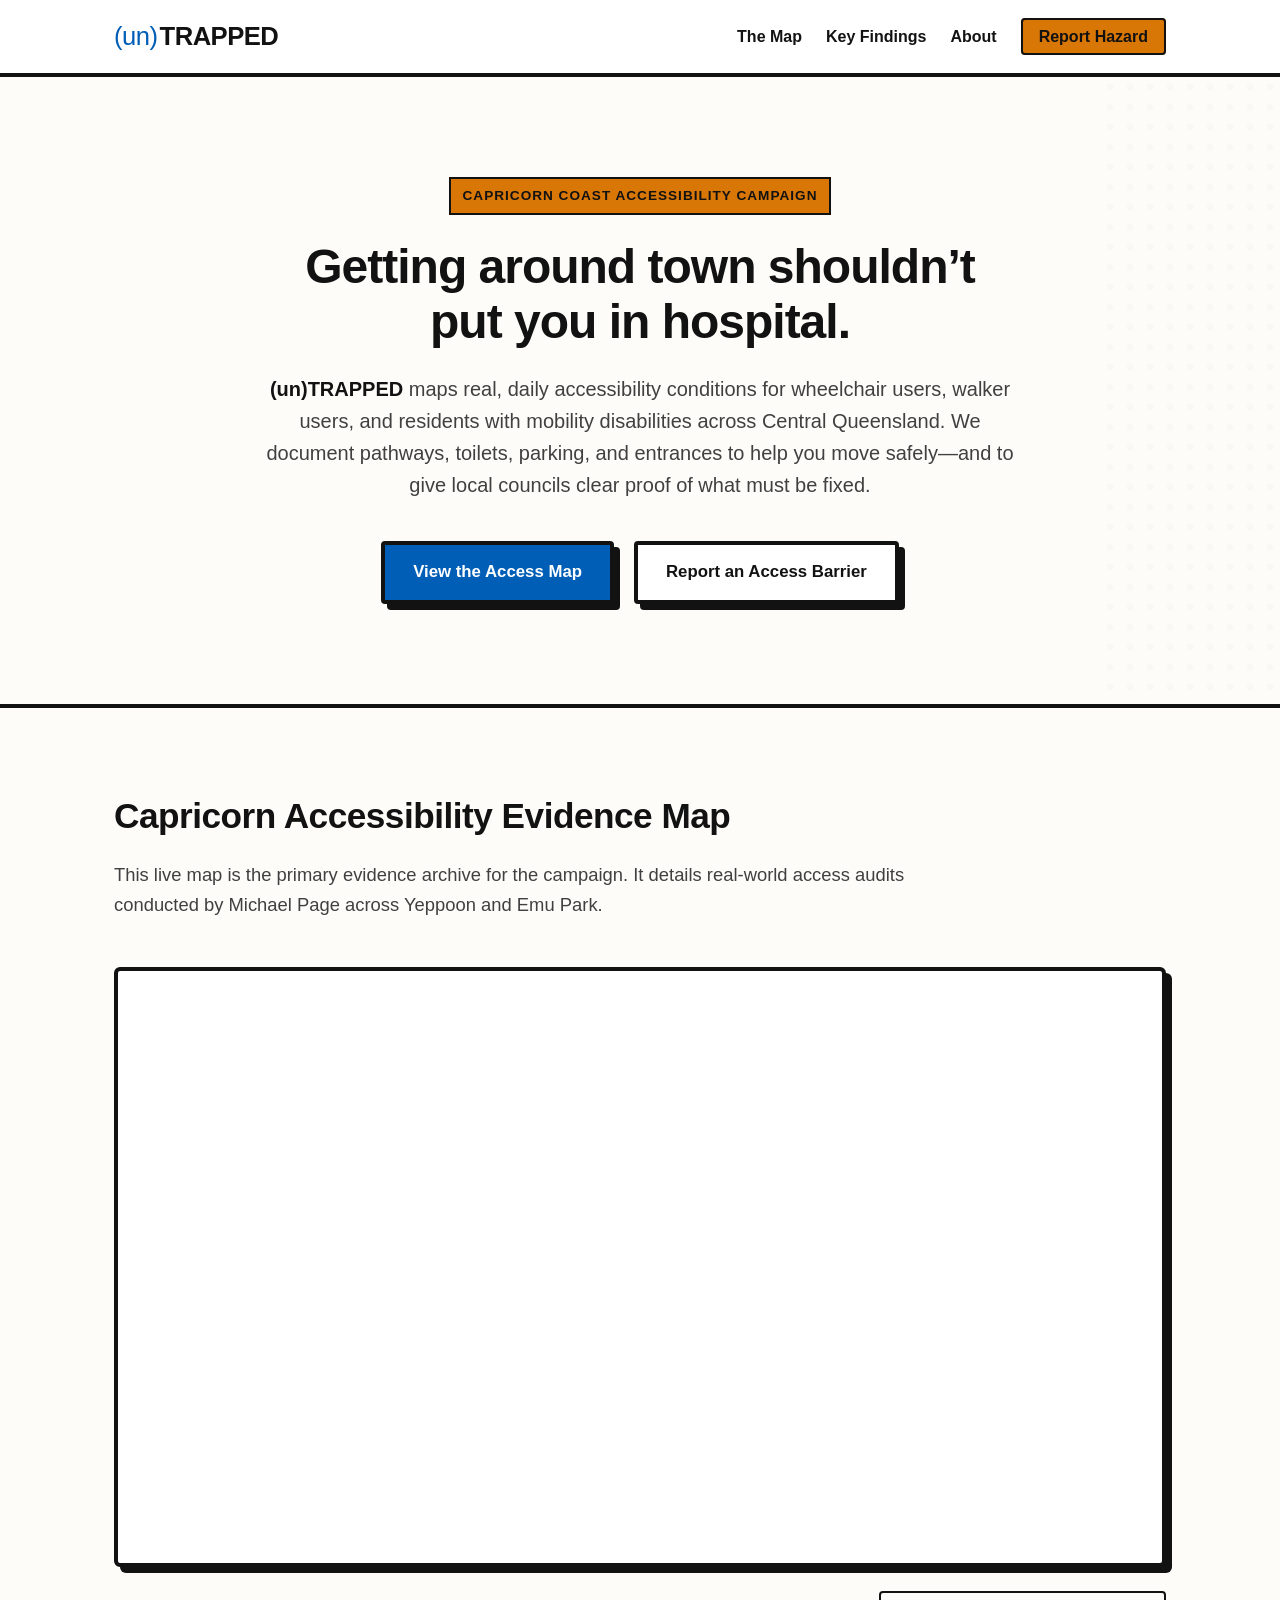
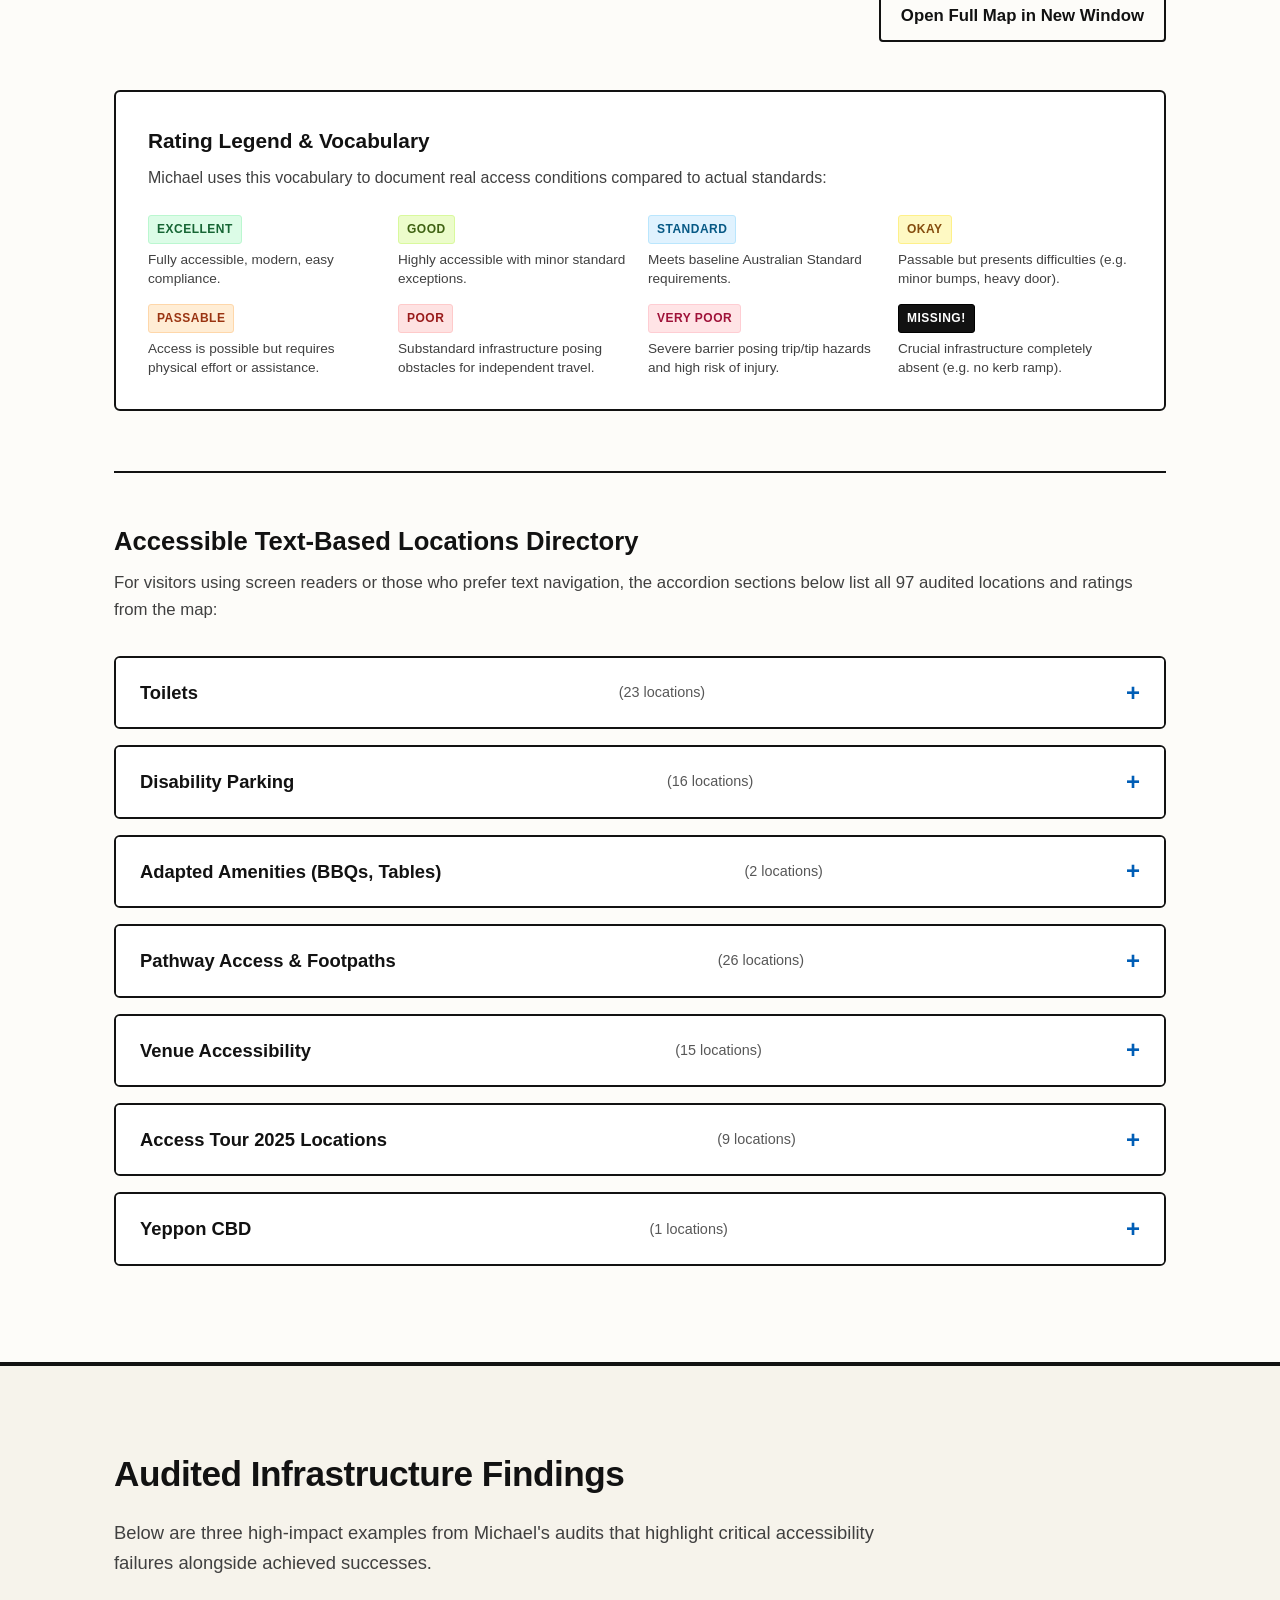
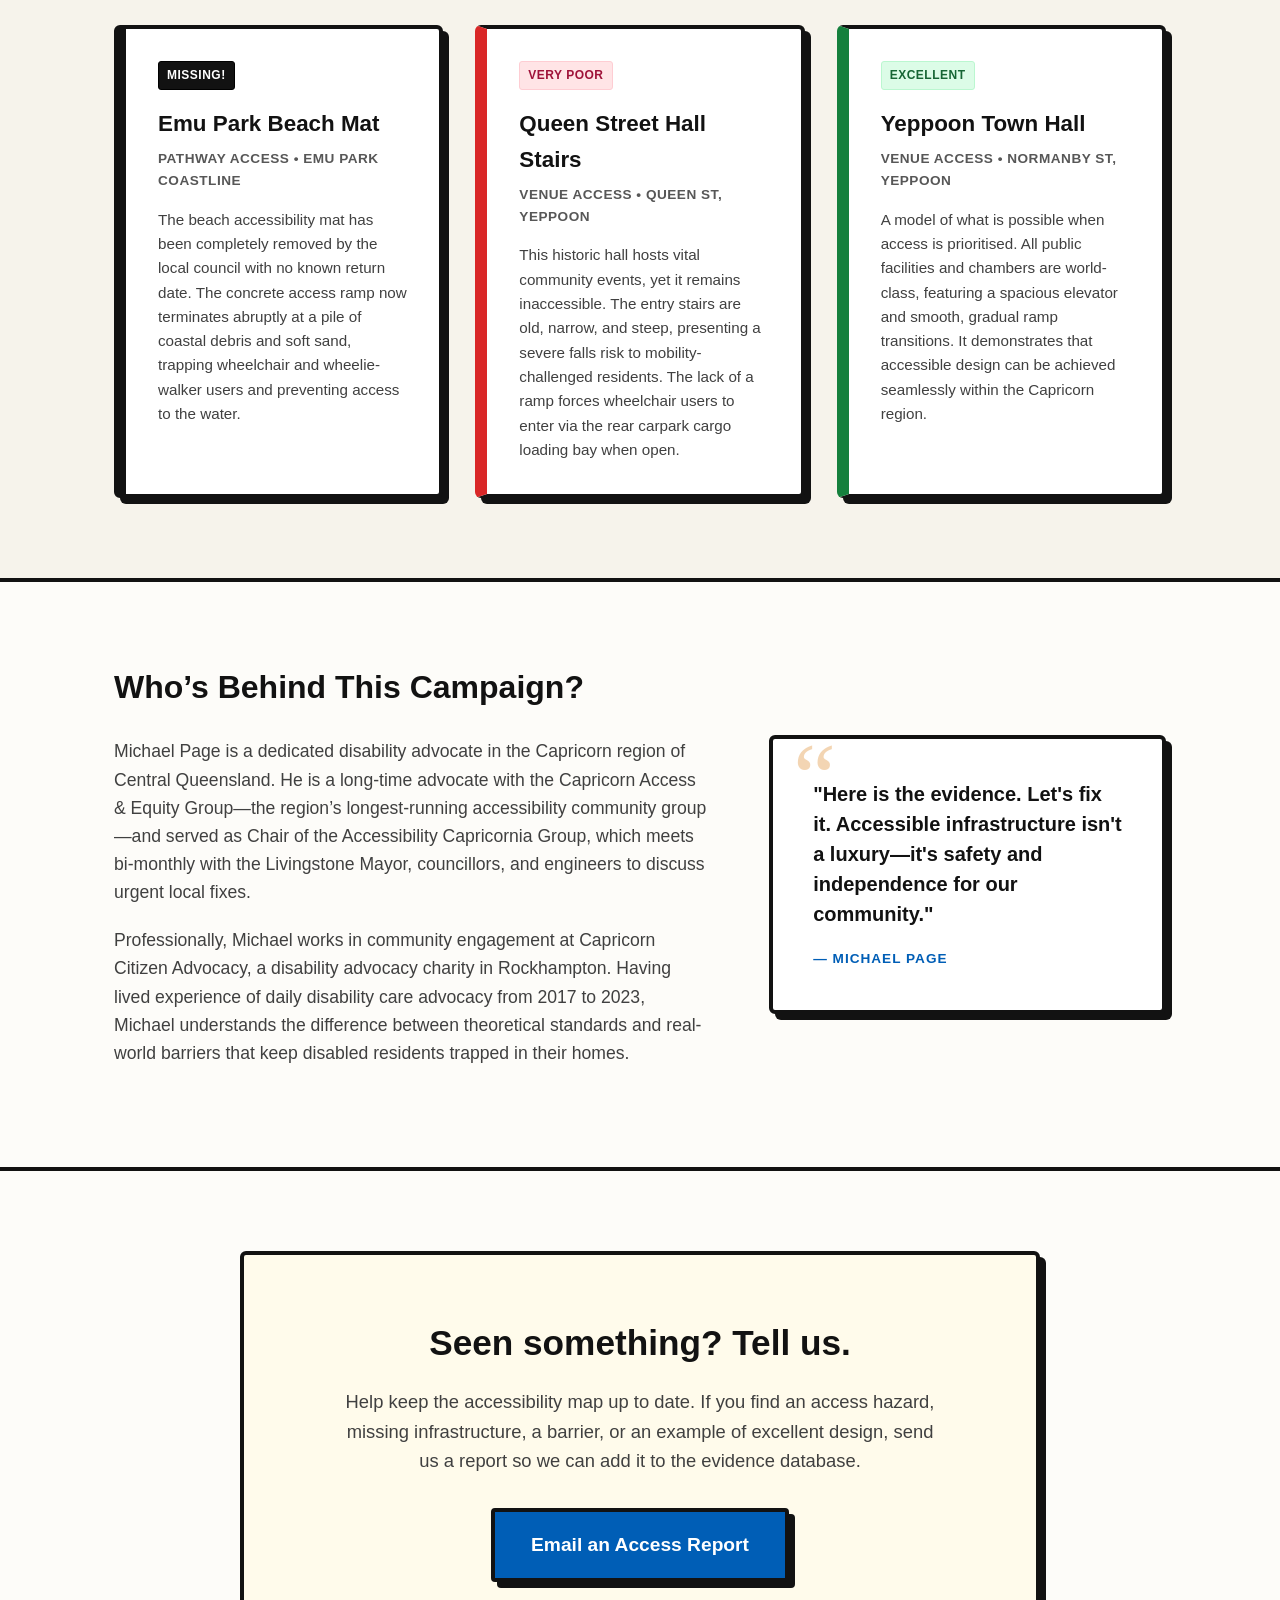
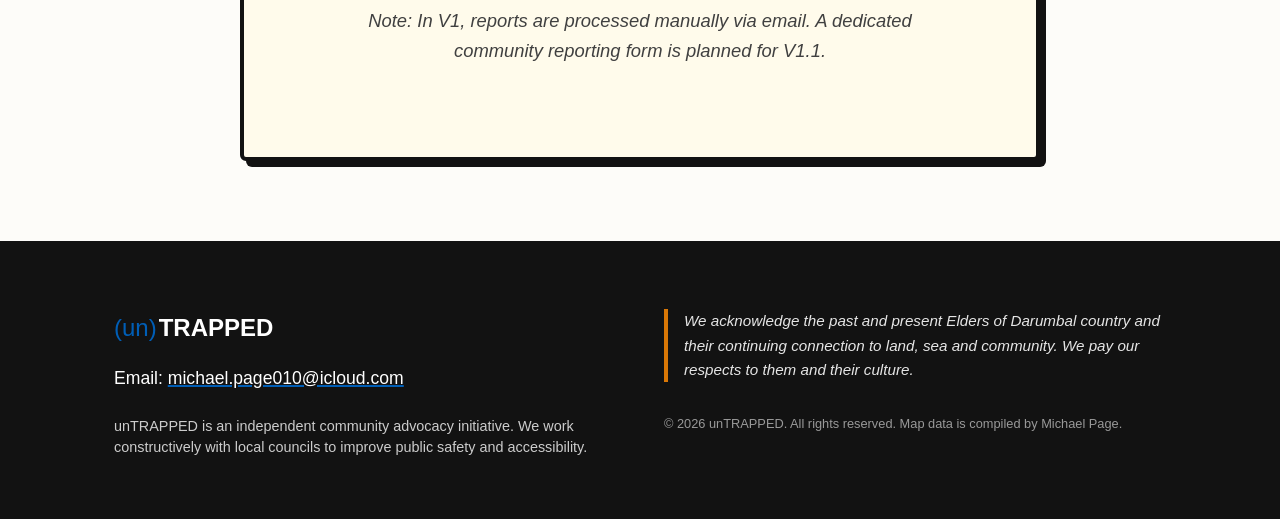
==== index.html @ f34bbd09 "feat: init unTRAPPED V1 campaign site and accessible directory" ====
<!DOCTYPE html>
<html lang="en-AU">
<head>
  <meta charset="UTF-8">
  <meta name="viewport" content="width=device-width, initial-scale=1.0">
  <title>unTRAPPED — Disability Access Advocacy & Map (Capricorn Region, Central QLD)</title>
  <meta name="description" content="unTRAPPED maps real accessibility conditions for wheelchair and mobility-device users in Central Queensland. We provide evidence to help locals move safely and pressure councils for repairs.">
  <link rel="stylesheet" href="style.css">
</head>
<body>

  <!-- Skip to main content for screen readers and keyboard users -->
  <a href="#main-content" class="skip-link">Skip to Content</a>

  <!-- Header -->
  <header class="main-header">
    <div class="header-container">
      <a href="#" class="logo" aria-label="unTRAPPED Home">
        <span class="logo-un">(un)</span><span class="logo-trapped">TRAPPED</span>
      </a>
      <nav class="main-nav" aria-label="Primary Navigation">
        <ul>
          <li><a href="#map-section">The Map</a></li>
          <li><a href="#findings-section">Key Findings</a></li>
          <li><a href="#bio-section">About</a></li>
          <li><a href="#report-section" class="nav-cta">Report Hazard</a></li>
        </ul>
      </nav>
    </div>
  </header>

  <main id="main-content">
    
    <!-- Hero Section -->
    <section class="hero-section">
      <div class="hero-container">
        <p class="hero-tag">Capricorn Coast Accessibility Campaign</p>
        <h1 class="hero-title">Getting around town shouldn’t put you in hospital.</h1>
        <p class="hero-subtitle">
          <strong>(un)TRAPPED</strong> maps real, daily accessibility conditions for wheelchair users, walker users, and residents with mobility disabilities across Central Queensland. We document pathways, toilets, parking, and entrances to help you move safely—and to give local councils clear proof of what must be fixed.
        </p>
        <div class="hero-actions">
          <a href="#map-section" class="btn btn-primary">View the Access Map</a>
          <a href="#report-section" class="btn btn-secondary">Report an Access Barrier</a>
        </div>
      </div>
    </section>

    <!-- Map Section -->
    <section id="map-section" class="map-section">
      <div class="section-container">
        <div class="section-header">
          <h2>Capricorn Accessibility Evidence Map</h2>
          <p class="section-intro">
            This live map is the primary evidence archive for the campaign. It details real-world access audits conducted by Michael Page across Yeppoon and Emu Park.
          </p>
        </div>

        <!-- Google My Map Embed Frame -->
        <div class="map-wrapper">
          <iframe 
            src="https://www.google.com/maps/d/embed?mid=1mOXyoupEm3Pc8QmL-Yvrxrqt9eIsG48" 
            title="unTRAPPED Google My Map showing accessibility ratings in Yeppoon and Emu Park" 
            loading="lazy">
          </iframe>
        </div>

        <div class="map-actions">
          <a href="https://www.google.com/maps/d/viewer?mid=1mOXyoupEm3Pc8QmL-Yvrxrqt9eIsG48" target="_blank" rel="noopener noreferrer" class="btn btn-outline">
            Open Full Map in New Window
            <span class="sr-only">(opens in a new tab)</span>
          </a>
        </div>

        <!-- Map Rating Legend -->
        <div class="legend-box">
          <h3 class="legend-title">Rating Legend & Vocabulary</h3>
          <p class="legend-intro">Michael uses this vocabulary to document real access conditions compared to actual standards:</p>
          <div class="legend-grid">
            <div class="legend-item">
              <span class="badge rating-excellent">EXCELLENT</span>
              <span class="legend-desc">Fully accessible, modern, easy compliance.</span>
            </div>
            <div class="legend-item">
              <span class="badge rating-good">GOOD</span>
              <span class="legend-desc">Highly accessible with minor standard exceptions.</span>
            </div>
            <div class="legend-item">
              <span class="badge rating-standard">STANDARD</span>
              <span class="legend-desc">Meets baseline Australian Standard requirements.</span>
            </div>
            <div class="legend-item">
              <span class="badge rating-okay">OKAY</span>
              <span class="legend-desc">Passable but presents difficulties (e.g. minor bumps, heavy door).</span>
            </div>
            <div class="legend-item">
              <span class="badge rating-passable">PASSABLE</span>
              <span class="legend-desc">Access is possible but requires physical effort or assistance.</span>
            </div>
            <div class="legend-item">
              <span class="badge rating-poor">POOR</span>
              <span class="legend-desc">Substandard infrastructure posing obstacles for independent travel.</span>
            </div>
            <div class="legend-item">
              <span class="badge rating-very-poor">VERY POOR</span>
              <span class="legend-desc">Severe barrier posing trip/tip hazards and high risk of injury.</span>
            </div>
            <div class="legend-item">
              <span class="badge rating-missing">MISSING!</span>
              <span class="legend-desc">Crucial infrastructure completely absent (e.g. no kerb ramp).</span>
            </div>
          </div>
        </div>

        <!-- Accessible HTML Alternative (KML Extracted) -->
        <div class="accessible-text-alternative">
          <h3 id="accessible-list-title">Accessible Text-Based Locations Directory</h3>
          <p class="alternative-intro">
            For visitors using screen readers or those who prefer text navigation, the accordion sections below list all 97 audited locations and ratings from the map:
          </p>

          <details class="category-accordion">
  <summary>
    <span class="category-title">Toilets</span>
    <span class="category-count">(23 locations)</span>
  </summary>
  <div class="category-content">
    <ul class="location-list">
      <li class="location-item">
        <div class="location-header">
          <span class="location-name">Disabled Toilet</span>
          <span class="rating-badge rating-poor">POOR</span>
        </div>
        <p class="location-desc">ISSUES: no lock on door, no rails, no stoma-hook</p>
      </li>
      <li class="location-item">
        <div class="location-header">
          <span class="location-name">TOILET - disabled</span>
          <span class="rating-badge rating-excellent">EXCELLENT</span>
        </div>
        <p class="location-desc">New toilet built in June 2025 - Hand rail on Right-Hand-Side - Manual door but not heavy - No stoma hook.</p>
      </li>
      <li class="location-item">
        <div class="location-header">
          <span class="location-name">TOILET - disabled</span>
          <span class="rating-badge rating-excellent">EXCELLENT</span>
        </div>
        <p class="location-desc">*MLAK key required* --&gt; obtain MLAK key from CHAPTER COFFEE shop 1. Rails on left hand side. 2. Door is 800mm wide. 3. Need to unlock and push door manually. Overall excellent condition and cleanliness</p>
      </li>
      <li class="location-item">
        <div class="location-header">
          <span class="location-name">TOILET - disabled</span>
          <span class="rating-badge rating-excellent">EXCELLENT</span>
        </div>
        <p class="location-desc">A well maintained disabled toilet. Located near BIGW Has automatic sliding door for easy access.</p>
      </li>
      <li class="location-item">
        <div class="location-header">
          <span class="location-name">Disabled Toilet</span>
          <span class="rating-badge rating-good">GOOD</span>
        </div>
        <p class="location-desc">This toilet is within the Showgrounds precinct. It may not always be accessible to the public. IF YOU HAVE A COMPLAINT ABOUT THIS TOILET GOTO https://caeg.com.au/human-rights-act/#Share</p>
      </li>
      <li class="location-item">
        <div class="location-header">
          <span class="location-name">TOILET - disabled</span>
          <span class="rating-badge rating-poor">POOR</span>
        </div>
        <p class="location-desc">Access this toilet via Anzac Parade. Walk into the retail mall, and the toilet is located on the left, halfway up the hall. WARNING: Floor may slippery. NOTE: 1. There are two (2) doors to open manually to enter the disabled toilet. 2. Door to toilets is only 680mm wide! 3. Rails on right-hand-side. 4. NO stoma hook. 5. THERE IS NO HANDLE TO OPEN THE DOOR - just a hole you put your fingers through.to open. 6. Door has a shut-device and for some users this will be heavy. Almost impossible for a solo-wheelchair user to navigate.</p>
      </li>
      <li class="location-item">
        <div class="location-header">
          <span class="location-name">Keppel Bay Plaza</span>
          <span class="rating-badge rating-excellent">EXCELLENT</span>
        </div>
        <p class="location-desc">This shopping centre has Coles, the Cinema and NAB. The toilet is EXCELLENT</p>
      </li>
      <li class="location-item">
        <div class="location-header">
          <span class="location-name">Disability Toilet</span>
          <span class="rating-badge rating-okay">OKAY</span>
        </div>
        <p class="location-desc">Located in the children&#x27;s playground area. You will need to enter the through the gate, which has a CHILDPROOF lock on it; this requires a person at least 1.6m tall to access the opening-mechanism.</p>
      </li>
      <li class="location-item">
        <div class="location-header">
          <span class="location-name">Walking route to Toilet</span>
          
        </div>
        <p class="location-desc">Enter the showgrounds through the gate, turn right and walk to a ramp, and you will find the toilet to your right.</p>
      </li>
      <li class="location-item">
        <div class="location-header">
          <span class="location-name">TOILET - disabled</span>
          <span class="rating-badge rating-poor">POOR</span>
        </div>
        <p class="location-desc">An older toilet block, so is not perfect for all wheelchairs. - Narrow entrance. - No stoma hook. - Railing on the LEFT-hand-side - Includes basic shower</p>
      </li>
      <li class="location-item">
        <div class="location-header">
          <span class="location-name">TOILET - disabled</span>
          <span class="rating-badge rating-excellent">EXCELLENT</span>
        </div>
        <p class="location-desc">A modern disabled toilet block. Manual door opening, however the door is relatively light. FEATURES: Railings on RIGHT-hand-side of toilet. Stoma hook (albeit not placed in the most useful spot). Mirror Basic shower with sitting bench</p>
      </li>
      <li class="location-item">
        <div class="location-header">
          <span class="location-name">TOILET - disabled</span>
          <span class="rating-badge rating-standard">STANDARD</span>
        </div>
        <p class="location-desc">*FOR PATRONS* Built in 2024, this toilet complies with standards BUT: 1. It has a manual door. Door is medium-heavy so some wheelchair users may require assistance. 2. Entrance is 87cm when taking into account the door that, when open, limits the width. FEATURES: Hand rail on LEFT-hand-side. Two stoma hooks near sink and mirror.</p>
      </li>
      <li class="location-item">
        <div class="location-header">
          <span class="location-name">TOILET - disabled</span>
          <span class="rating-badge rating-poor">POOR</span>
        </div>
        <p class="location-desc">Narrow, heavy doors. Mostly broken....</p>
      </li>
      <li class="location-item">
        <div class="location-header">
          <span class="location-name">TOILET - disabled [BROKEN!!!]</span>
          
        </div>
        <p class="location-desc">THIS TOILET IS OUT OF ORDER A public toilet adjacent to the bus stop that caters for wheelchairs. However, the space is slightly small for electric wheelchairs. Entrance is relatively narrow. Used by the public extensively so will not be cleanest....</p>
      </li>
      <li class="location-item">
        <div class="location-header">
          <span class="location-name">TOILET - disabled</span>
          <span class="rating-badge rating-excellent">EXCELLENT</span>
        </div>
        <p class="location-desc">Easy to open door. Rails on RIGHT-hand-side. Fully equipped. BEST FEATURE is the regular and quality cleaning!</p>
      </li>
      <li class="location-item">
        <div class="location-header">
          <span class="location-name">PARKING - disabled</span>
          <span class="rating-badge rating-okay">OKAY</span>
        </div>
        <p class="location-desc">Conveniently located outside a pharmacy. Wider than average standard parking bay. Has a kerb cut-out on the LEFT-hand side. Often occupied but is mainly used for shorter stays, so has regular turn-over of vehicles.</p>
      </li>
      <li class="location-item">
        <div class="location-header">
          <span class="location-name">PEDESTRIAN CROSSING - disabled</span>
          <span class="rating-badge rating-excellent">EXCELLENT</span>
        </div>
        <p class="location-desc">An elevated crossing (called a &quot;wombat crossing&quot;) allowing pedestrians to cross without dips from footpath to road.</p>
      </li>
      <li class="location-item">
        <div class="location-header">
          <span class="location-name">PARKING - disabled</span>
          <span class="rating-badge rating-good">GOOD</span>
        </div>
        <p class="location-desc">You can drive in and exit from both directions of the street. Has plenty of space for exit on one-side of the car (which side depends on which direction you were travelling) Has a cut-out to allow easy transition from road to the raised pedestrian crossing. NOT SUITABLE at all for rear-of-vehicle access due to traffic flows.</p>
      </li>
      <li class="location-item">
        <div class="location-header">
          <span class="location-name">PARKING - disabled</span>
          <span class="rating-badge rating-good">GOOD</span>
        </div>
        <p class="location-desc">You can drive in and exit from both directions of the street. Has plenty of space for exit on one-side of the car (which side depends on which direction you were travelling) Has a cut-out to allow easy transition from road to the raised pedestrian crossing. NOT SUITABLE at all for rear-of-vehicle access due to traffic flows.</p>
      </li>
      <li class="location-item">
        <div class="location-header">
          <span class="location-name">PARKING - disabled</span>
          <span class="rating-badge rating-okay">OKAY</span>
        </div>
        <p class="location-desc">Allows for exit on LEFT-hand-side of vehicle. Standard width of a normal car-park. The only wat to access the footpath is to walk to your left and use the driveway. *NOT suitable if you intend to cross the road* While it is near to a pedestrian crossing, the accessibility beyond that crossing is NOT SUITABLE for wheelchairs. It may be okay for wheelie-walkers however the ramp is on the steep side. NOT suitable for rear-vehicle exit due to traffic flow and narrower road</p>
      </li>
      <li class="location-item">
        <div class="location-header">
          <span class="location-name">ACCESSIBILITY - [NO!]</span>
          
        </div>
        <p class="location-desc">This pathway is inaccessible via any mobility device due to there being no cut-out on the gutter.</p>
      </li>
      <li class="location-item">
        <div class="location-header">
          <span class="location-name">STAIRS TO REAR WHEELCHAIR ACCESS</span>
          
        </div>
        <p class="location-desc">Alternative route: take wheelchair via the car park to the back side-entrance. If in a vehicle there is a loading bay for drop-off (but it is sometimes occupied)</p>
      </li>
      <li class="location-item">
        <div class="location-header">
          <span class="location-name">TOILET - disabled</span>
          <span class="rating-badge rating-okay">OKAY</span>
        </div>
        <p class="location-desc">Large room, that also has a shower. Railing on LEFT hand side, but is quite high. Hooks for stoma bags, but not in the convenient location. Hand dryer may be challenging for some wheelchair users. Door is narrow; not too heavy, but will require effort. High-use toilet so not highly clean.</p>
      </li>
    </ul>
  </div>
</details>

<details class="category-accordion">
  <summary>
    <span class="category-title">Disability Parking</span>
    <span class="category-count">(16 locations)</span>
  </summary>
  <div class="category-content">
    <ul class="location-list">
      <li class="location-item">
        <div class="location-header">
          <span class="location-name">CARPARK - disabled</span>
          <span class="rating-badge rating-standard">STANDARD</span>
        </div>
        <p class="location-desc">An incredible FOUR disabled car-parking spots in a row (and nowhere to go).</p>
      </li>
      <li class="location-item">
        <div class="location-header">
          <span class="location-name">PARKING - disabled</span>
          <span class="rating-badge rating-good">GOOD</span>
        </div>
        <p class="location-desc">Plenty of space to exit from RIGHT-hand-side of vehicle. As the spot is at the very end of the carpark, rear-exit loading is possible. Exercise caution and keep watch for other cars. ISSUES: Lioness Park has NO disabled toilet. A concrete pathway connects from the carpark to the BBQ and the accessible picnic table.</p>
      </li>
      <li class="location-item">
        <div class="location-header">
          <span class="location-name">CARPARK - disabled</span>
          <span class="rating-badge rating-excellent">EXCELLENT</span>
        </div>
        <p class="location-desc">The only public undercover disabled parking for disability. Wide bays, allowing for extra-space for exit from vehicle on either left or right hand side.</p>
      </li>
      <li class="location-item">
        <div class="location-header">
          <span class="location-name">PARKING - disabled</span>
          <span class="rating-badge rating-excellent">EXCELLENT</span>
        </div>
        <p class="location-desc">Specially designed parking spot for disabled. Has plenty of room LEFT or RIGHT exit. Is far enough away from traffic that may allow rear-vehicle ramp access - but please take care of traffic</p>
      </li>
      <li class="location-item">
        <div class="location-header">
          <span class="location-name">CARPARK - disabled</span>
          <span class="rating-badge rating-excellent">EXCELLENT</span>
        </div>
        <p class="location-desc">On-street parking outside The Station on James Street. - Rear loading</p>
      </li>
      <li class="location-item">
        <div class="location-header">
          <span class="location-name">PARKING - disabled</span>
          <span class="rating-badge rating-okay">OKAY</span>
        </div>
        <p class="location-desc">Located just near the entrance to the shopping centre (BAY PLAZA) Is a normal parking bay marked for disabled, so has no special features. Exit is from RIGHT-hand-side of vehicle. Rear exit will require extreme caution and is not recommended here.</p>
      </li>
      <li class="location-item">
        <div class="location-header">
          <span class="location-name">CARPARK - disabled</span>
          <span class="rating-badge rating-okay">OKAY</span>
        </div>
        <p class="location-desc">Located undercover. Near Australia Post. Located near lift for easy access to the retail level. Some spots have extra space for exiting vehicle. No steps! A small ramp allows wheelchairs to climb from road level to path level. No special features.</p>
      </li>
      <li class="location-item">
        <div class="location-header">
          <span class="location-name">CARPARK - disabled</span>
          <span class="rating-badge rating-excellent">EXCELLENT</span>
        </div>
        <p class="location-desc">Located behind the toilet block. - Plenty of spec on RIGHT-hand-side exit. - As this is a car-park, you could rear-exit the vehicle if you are careful and watch for carpark traffic.</p>
      </li>
      <li class="location-item">
        <div class="location-header">
          <span class="location-name">CARPARK - disabled</span>
          <span class="rating-badge rating-excellent">EXCELLENT</span>
        </div>
        <p class="location-desc">Allows for exit on LEFT-hand-side of vehicle. As this is a carpark, you may exit rear of vehicle but be careful of passing carpark traffic.</p>
      </li>
      <li class="location-item">
        <div class="location-header">
          <span class="location-name">PARKING - disabled</span>
          <span class="rating-badge rating-good">GOOD</span>
        </div>
        <p class="location-desc">Plenty of space to exit vehicle from LEFT-hand-side. Cut-out on pathway allows easy transition from road to footpath. Often available.</p>
      </li>
      <li class="location-item">
        <div class="location-header">
          <span class="location-name">PARKING - disabled</span>
          <span class="rating-badge rating-good">GOOD</span>
        </div>
        <p class="location-desc">Plenty of room LEFT and RIGHT-hand-side vehicle exit. Just on front of the James St Medical Centre. If the space is full and you need to visit the Medical Centre, there is a private carpark designated for disability visitors to the Centre near the front door, and is undercover.</p>
      </li>
      <li class="location-item">
        <div class="location-header">
          <span class="location-name">PARKING - disabled</span>
          <span class="rating-badge rating-okay">OKAY</span>
        </div>
        <p class="location-desc">Good for exiting back-seats of vehicle. Driver and front-passenger will have less space to exit, especially if other cars are parked next to. Cutout allows easy transition between road and footpath.</p>
      </li>
      <li class="location-item">
        <div class="location-header">
          <span class="location-name">PARKING - disability</span>
          <span class="rating-badge rating-okay">OKAY</span>
        </div>
        <p class="location-desc">Only safe exit from vehicle is on the LEFT-hand-side. Rear exit is possible, with caution, in the 2nd bay.. ISSUE: The cutouts from road-to-pathway are misaligned with the passenger doors. This makes it difficult for mobility-challenged people to exit the vehicle. Recommend you park your car away from the kerb as possible for passenger exit. NOTE: Thos who place their wheelchair in the boot, use the 2nd spot. The 1st spot may have another car park behind you and block access to your boot.</p>
      </li>
      <li class="location-item">
        <div class="location-header">
          <span class="location-name">PARKING - disabled</span>
          <span class="rating-badge rating-standard">STANDARD</span>
        </div>
        <p class="location-desc">Standard parking bays. Option for LEFT and RIGHT-hand-side exit. Rear exit will require extreme caution. ISSUE: Very often occupied. However, there are several &#x27;courtesy&#x27; spots adjacent that may be useful.</p>
      </li>
      <li class="location-item">
        <div class="location-header">
          <span class="location-name">PARKING - disabled</span>
          <span class="rating-badge rating-okay">OKAY</span>
        </div>
        <p class="location-desc">Enables good access to the bottle shop, which includes a &quot;wombat&quot; crossing from car-park to shop entrance. RIGHT-hand-side vehicle exit as plenty of room. Real vehicle access is in the main thoroughfare of the carpark and requires high caution.</p>
      </li>
      <li class="location-item">
        <div class="location-header">
          <span class="location-name">PARKING - disabled</span>
          <span class="rating-badge rating-excellent">EXCELLENT</span>
        </div>
        <p class="location-desc">Two disabled carparks near the Hill Street Bus Interchange. Plenty of room for a choice of LEFT or RIGHT-hand-exit. Smooth pathway from carpark to footpath. Rear vehicle exit is suitable but exercise caution.</p>
      </li>
    </ul>
  </div>
</details>

<details class="category-accordion">
  <summary>
    <span class="category-title">Adapted Amenities (BBQs, Tables)</span>
    <span class="category-count">(2 locations)</span>
  </summary>
  <div class="category-content">
    <ul class="location-list">
      <li class="location-item">
        <div class="location-header">
          <span class="location-name">AMENITIES - bbq for disabled</span>
          <span class="rating-badge rating-good">GOOD</span>
        </div>
        <p class="location-desc">Enables wheelchair users to use a free electric BBQ. It is undercover to protect users from sun. A concrete pathway connects from the carpark to the BBQ and the accessible picnic table. NO DISABLED TOILET NEARBY</p>
      </li>
      <li class="location-item">
        <div class="location-header">
          <span class="location-name">AMENITIES - picnic table for wheelchair</span>
          <span class="rating-badge rating-passable">PASSABLE</span>
        </div>
        <p class="location-desc">The picnic table enables a wheelchair users to scoot under the table-top. A concrete pathway ensures stable ground for any mobility device or impaired walker. However, there is: 1. NO shade. 2. Table is small, perhaps 2-3 persons max. A concrete pathway connects from the carpark to the BBQ and the accessible picnic table. NO DISABLED TOILET NEARBY</p>
      </li>
    </ul>
  </div>
</details>

<details class="category-accordion">
  <summary>
    <span class="category-title">Pathway Access &amp; Footpaths</span>
    <span class="category-count">(26 locations)</span>
  </summary>
  <div class="category-content">
    <ul class="location-list">
      <li class="location-item">
        <div class="location-header">
          <span class="location-name">ACCESS - disability [EXCELLENT at time]</span>
          <span class="rating-badge rating-excellent">EXCELLENT</span>
        </div>
        <p class="location-desc">This ramp enables wheelchair and wheelie-walker access to the beach. Due to weather, tides and other ocean factors, the transition from the ramp to the beach *may* at times not be suitable for access. IF YOU HAVE ISSUES WITH ACCESS, PLEASE ASK THE LIFEGUARD FOR ASSISTANCE!</p>
      </li>
      <li class="location-item">
        <div class="location-header">
          <span class="location-name">PATHWAY - not suitable</span>
          <span class="rating-badge rating-poor">POOR</span>
        </div>
        <p class="location-desc">This pathway should be avoided for: 1. Wheelchairs. 2. Wheelie-walkers. 3. Falls-risk 4. Weak walker. *TAKE ALTERNATIVE PATH on the RIGHT-hand-side of the toilets. ISSUES: 1. A small lip between bricks and cement pathway is deceiving to the eye: it is bigger than it looks! Trip hazard. 2. Steepness is deceiving to the eye: It is steep and can be slippery in wet.</p>
      </li>
      <li class="location-item">
        <div class="location-header">
          <span class="location-name">PATHWAY - acceptable</span>
          
        </div>
        <p class="location-desc">Gradual gradient suitable for electric wheelchairs. Be cautious in wet weather as bricks may be slightly slippery.</p>
      </li>
      <li class="location-item">
        <div class="location-header">
          <span class="location-name">PATHWAY - beach mat</span>
          <span class="rating-badge rating-missing">MISSING!</span>
        </div>
        <p class="location-desc">*CURRENTLY OUT OF OPERATION* Council has removed the beach mat. No date has been provided for its return. The pathway ends at a pile of debris, and the soft sand is not suitable for mobility challenged.</p>
      </li>
      <li class="location-item">
        <div class="location-header">
          <span class="location-name">PATHWAY - [DANGEROUS]</span>
          
        </div>
        <p class="location-desc">*DO NOT USE* No mobility device or mobility-challenged person should use this pathway! The path crosses the path of a steep ramp used by the Surf Life Saving Club for vehicles. The wheels of wheelchairs may unexpectedly turn towards the down ramp. The ramp is too steep for most electric wheelchairs to navigate.</p>
      </li>
      <li class="location-item">
        <div class="location-header">
          <span class="location-name">PATHWAY -</span>
          <span class="rating-badge rating-poor">POOR</span>
        </div>
        <p class="location-desc">It looks fine at first glance, BUT BEWARE YOU GET STUCK! Stairs or a very thin ramp. Tight turning circle that wheelchairs and many wheelie-walkers will not be able to navigate.</p>
      </li>
      <li class="location-item">
        <div class="location-header">
          <span class="location-name">PATHWAY - often blocked by vehicles</span>
          <span class="rating-badge rating-good">GOOD</span>
        </div>
        <p class="location-desc">Good width pathway, and smooth for walkers. However, vehicles often block passage for wheelchairs and wheelie-walkers. ALTERNATIVE ROUTES AVAILABLE</p>
      </li>
      <li class="location-item">
        <div class="location-header">
          <span class="location-name">PATHWAY - beach front</span>
          <span class="rating-badge rating-excellent">EXCELLENT</span>
        </div>
        <p class="location-desc">Superb new pathway for all-abilities. Unfortunately, they put sandstone blocks in the middle, impeding mobility-scooters, wheelchairs but is OK for wheelie-walkers.</p>
      </li>
      <li class="location-item">
        <div class="location-header">
          <span class="location-name">PATHWAY</span>
          <span class="rating-badge rating-excellent">EXCELLENT</span>
        </div>
        <p class="location-desc">This is a modern wide pathway with gentle slope. Perfect for wheelchairs and wheelie-walkers.</p>
      </li>
      <li class="location-item">
        <div class="location-header">
          <span class="location-name">PATHWAY</span>
          <span class="rating-badge rating-poor">POOR</span>
        </div>
        <p class="location-desc">This is a very narrow pathway. It is slightly bumpy. Cars park their ends over the pathway making it extremely narrow</p>
      </li>
      <li class="location-item">
        <div class="location-header">
          <span class="location-name">PATHWAY [STAIRS]</span>
          
        </div>
        <p class="location-desc">Beach is only accessible via stairs.</p>
      </li>
      <li class="location-item">
        <div class="location-header">
          <span class="location-name">PATHWAY -</span>
          <span class="rating-badge rating-excellent">EXCELLENT</span>
        </div>
        <p class="location-desc">Gentle slope as possible, wide and smooth path.</p>
      </li>
      <li class="location-item">
        <div class="location-header">
          <span class="location-name">PATHWAY-</span>
          <span class="rating-badge rating-poor">POOR</span>
        </div>
        <p class="location-desc">The turn is sharp, the path narrows so dramatically that wheelchair and wheelie-walkers may get stuck (it has happened before!). The path leading to this is also quite steep.</p>
      </li>
      <li class="location-item">
        <div class="location-header">
          <span class="location-name">ROAD CROSSING [UNSAFE]</span>
          <span class="rating-badge rating-okay">OKAY</span>
        </div>
        <p class="location-desc">Whilst the area designated for crossing is in itself okay, there are several things to note: 1. The pathway access on the CBD side of this is inaccessible to wheelchairs and most wheelie-walkers. 2. The speed of traffic exiting the round-about is excessive and this area is not highly visible to traffic turning into this part of the road. 3. Uneveness of road surface is a trips risk, and falling here could cause you to fall into on-coming traffic. 4. You will need to take the &quot;long-way&quot; around the surf-life-saving club (pictured), and at least one route is hazardous (see other entries on this map for details) DO NOT BE DECIEVED - THIS AREA IS DANGEROURS</p>
      </li>
      <li class="location-item">
        <div class="location-header">
          <span class="location-name">TOILET - disabled</span>
          <span class="rating-badge rating-poor">POOR</span>
        </div>
        <p class="location-desc">An old toilet block, so it is what it is. But for its age, not bad. Okay for wheelie-walkers, may be manageable with smaller wheelchairs. A big issue is how to access the toilet block! One access is too steep, another is too bumpy and narrow, and the final option is a long walk around the out-side gym.</p>
      </li>
      <li class="location-item">
        <div class="location-header">
          <span class="location-name">PATHWAY [RISK]</span>
          
        </div>
        <p class="location-desc">This ramp to the toilets and pathways is very steep and may not be suitable for even mobility-scooters.</p>
      </li>
      <li class="location-item">
        <div class="location-header">
          <span class="location-name">PATHWAY</span>
          <span class="rating-badge rating-poor">POOR</span>
        </div>
        <p class="location-desc">Be careful of the slant of the footpath when it crosses the driveway. Wheelchairs and wheelie-walkers may find their wheels suddenly turn... Further on, the footpath narrows dramatically, challenging for even wheelie-walkers. Pathway is almost perpetually covered with garden debris. There are numerous trip-hazards. Ironically, this leads to a disability elevator! The entrance to the elevator is poor and caution is highly recommended.</p>
      </li>
      <li class="location-item">
        <div class="location-header">
          <span class="location-name">PARKING - disabled</span>
          <span class="rating-badge rating-good">GOOD</span>
        </div>
        <p class="location-desc">Allows for exit on RIGHT-hand-side. Adjacent to a cut-out to allow access from road-to-footpath. Rear-vehicle access is possible as there is low traffic flow that tends to move slowly. However, always exercise care (as is not purpose builtfor rear-exiting)</p>
      </li>
      <li class="location-item">
        <div class="location-header">
          <span class="location-name">TOILET - NO disabled toilet here</span>
          <span class="rating-badge rating-standard">STANDARD</span>
        </div>
        <p class="location-desc">As the sign says, the nearest disability toilet is the Surf Lifesaving Club. NOTE: The toilet at Surf Lifesaving Club is an old block not accessible by standard electric wheelchairs. Pathway access to that toilet block can be checked on this map....</p>
      </li>
      <li class="location-item">
        <div class="location-header">
          <span class="location-name">PATHWAY - disabled</span>
          <span class="rating-badge rating-good">GOOD</span>
        </div>
        <p class="location-desc">World-class ramps for all-abilities. *MAY ALLOW ACCESS TO BEACH - HOWEVER THE SAND SHIFTS SO PLEASE ASK A FRIEND TO DO A PRE-CHECK* [The final path to the beach is narrow and without a railing... if you cannot easily reverse your wheelchair or make a tight-turn around in your wheelie-walker, a pre-check is highly recommended) GOOD FEATURES: Wide pathways. Railings on both sides. Gentle slopes. Pathway lighting. HOWEVER, DO NOTE: 1. As the pathways age, trip hazards are appearing so do exercise caution for falls-risk persons. 2. There maybe some shallow puddles of water on occasions, but there is normally enough space to navigate around them, 3. Some turns are inexplicably narrow, so may be challenging for some larger electric wheelchairs and mobility-scooters to navigate.</p>
      </li>
      <li class="location-item">
        <div class="location-header">
          <span class="location-name">PATHWAY - disabled</span>
          <span class="rating-badge rating-poor">POOR</span>
        </div>
        <p class="location-desc">Access to beach. Ask a friend to pre-check the sand levels before venturing to this pathway. *MAY ALLOW ACCESS TO BEACH - HOWEVER THE SAND SHIFTS SO PLEASE ASK A FRIEND TO DO A PRE-CHECK* [The final path to the beach is narrow and without a railing... if you cannot easily reverse your wheelchair or make a tight-turn around in your wheelie-walker, a pre-check is highly recommended)</p>
      </li>
      <li class="location-item">
        <div class="location-header">
          <span class="location-name">PATHWAY - disabled</span>
          <span class="rating-badge rating-poor">POOR</span>
        </div>
        <p class="location-desc">Just look at how these pathways suddenly change direction, narrows and is replete with trip hazards. It could fool vision-impaired people to continue flowing the line of the footpath and fall onto the road. This has been witnessed during events when crowd numbers block view of the footpath. *EVEN ABLED-BODIED PEOPLE TRIP HERE* Also, can be scary for electric wheelchair users and mobility-scooters to navigate this odd design. When full of crowds, it&#x27;s just downright a serious accident waiting to happen.</p>
      </li>
      <li class="location-item">
        <div class="location-header">
          <span class="location-name">Point 28</span>
          
        </div>
      </li>
      <li class="location-item">
        <div class="location-header">
          <span class="location-name">PATHWAY [RISK]</span>
          
        </div>
        <p class="location-desc">Too steep. Risk of wheelchair tipping or lacking power.</p>
      </li>
      <li class="location-item">
        <div class="location-header">
          <span class="location-name">PARKING - disability</span>
          <span class="rating-badge rating-poor">POOR</span>
        </div>
        <p class="location-desc">Handy location, right outside the Sailing Club entrance. 2 spaces, offering exit on either LEFT or RIGHT and vehicle. Quiet cul-de-sac so allows for rear-vehicle exit with caution. NOTE: There is a poorly built transition from carpark to footpath. Beware as this is a trip hazard.</p>
      </li>
      <li class="location-item">
        <div class="location-header">
          <span class="location-name">PARKING - disability</span>
          <span class="rating-badge rating-excellent">EXCELLENT</span>
        </div>
        <p class="location-desc">2 spaces with exit on either RIGHT or LEFT hand side. NOTE: there is seamless transition to footpath. But there is an annoying sign in the middle! Hopefully you can navigate around it. It is a quiet cul-de-sac and may allow for rear vehicle exit with high-caution but there are better locations around.</p>
      </li>
    </ul>
  </div>
</details>

<details class="category-accordion">
  <summary>
    <span class="category-title">Venue Accessibility</span>
    <span class="category-count">(15 locations)</span>
  </summary>
  <div class="category-content">
    <ul class="location-list">
      <li class="location-item">
        <div class="location-header">
          <span class="location-name">LIBRARY</span>
          <span class="rating-badge rating-okay">OKAY</span>
        </div>
        <p class="location-desc">Not accessible by modern electricc wheelchairs or mobility scooters as the door is narrow. Otherwise, the ramp is acceptable for wheelie-walkers.</p>
      </li>
      <li class="location-item">
        <div class="location-header">
          <span class="location-name">COMMUNITY HALL -</span>
          <span class="rating-badge rating-poor">POOR</span>
        </div>
        <p class="location-desc">Historic building that only has steps. Beware for falls risk as steps are narrow?</p>
      </li>
      <li class="location-item">
        <div class="location-header">
          <span class="location-name">QUEEN ST HALL</span>
          <span class="rating-badge rating-very-poor">VERY POOR</span>
        </div>
        <p class="location-desc">A wide range of community activities occur here. However, there are stairs that are old, narrow and falls-risk for the mobility-challenged.</p>
      </li>
      <li class="location-item">
        <div class="location-header">
          <span class="location-name">TOWN HALL</span>
          <span class="rating-badge rating-excellent">EXCELLENT</span>
        </div>
        <p class="location-desc">All aspects of this facility are world-class for disabled access, however there will be an issue for MOBILITY-SCOOTERS. ACCESS: 1. Elevator: will take most electric wheelchairs. OR FOR LARGER DEVICES: 2. Side-entrance if your mobility device is too large for the elevator. However, note there are sharp turns in the ramp that may not be suitable for all devices.</p>
      </li>
      <li class="location-item">
        <div class="location-header">
          <span class="location-name">VENUE - cinema</span>
          <span class="rating-badge rating-excellent">EXCELLENT</span>
        </div>
        <p class="location-desc">Is fully accessible. All cinemas have special spaces for wheelchairs, except one however this theatre still has space which could accommodate a wheelchair if you really need to see a film there. Does NOT accept Companion Cards. Does discount for Pension Card holders.</p>
      </li>
      <li class="location-item">
        <div class="location-header">
          <span class="location-name">DOOR - wide 1m</span>
          <span class="rating-badge rating-excellent">EXCELLENT</span>
        </div>
        <p class="location-desc">A ramp suitable for electric wheelchairs. However, may be tight turning circle for mobility scooters. NOTES: (1) This side-entrance will likely be locked and un-manned. You will need to make prior arrangements. (2) Often there is a vehicle parked in the loading bay, but you might still be able to drop-off a wheelchair user if careful - otherwise walk through the car park.</p>
      </li>
      <li class="location-item">
        <div class="location-header">
          <span class="location-name">PARKING - disability</span>
          <span class="rating-badge rating-excellent">EXCELLENT</span>
        </div>
        <p class="location-desc">1 of 2 bays. Undercover, wide space on both driver and passenger sides. Not suitable for rear-exit, but can be accommodated within the precinct.</p>
      </li>
      <li class="location-item">
        <div class="location-header">
          <span class="location-name">Point 8</span>
          
        </div>
      </li>
      <li class="location-item">
        <div class="location-header">
          <span class="location-name">ELEVATOR - [BROKEN]</span>
          
        </div>
        <p class="location-desc">Although spoken about as a temporary closure, this elevator has been out of action for approximately 2-years. There is a ramp available as an alternative but is not universally accessible so *beware*</p>
      </li>
      <li class="location-item">
        <div class="location-header">
          <span class="location-name">PATHWAY</span>
          <span class="rating-badge rating-poor">POOR</span>
        </div>
        <p class="location-desc">The pathway takes you from the carpark to the entrance of the club. It is narrow, changing and high gradient, sharp turns that may be challenging for electric wheelchairs.</p>
      </li>
      <li class="location-item">
        <div class="location-header">
          <span class="location-name">TOILET - disabled</span>
          <span class="rating-badge rating-good">GOOD</span>
        </div>
        <p class="location-desc">Older style disabled toilet, fortunately with modern inclusions. Door is a swing door with light touch. Hand rial on RIGHT hand side of toilet.</p>
      </li>
      <li class="location-item">
        <div class="location-header">
          <span class="location-name">PARKING disability</span>
          <span class="rating-badge rating-excellent">EXCELLENT</span>
        </div>
        <p class="location-desc">Two spaces, allowing for a wide berth on either LEFT only, or both LEFT and RIGHT hand side of vehicle. Located in a cul-de-sac carpark, may allow for rear-vehicle exit while exercising caution. Right in front is a cutout (chevron) to the footpath (pictured),</p>
      </li>
      <li class="location-item">
        <div class="location-header">
          <span class="location-name">VENUE - park</span>
          <span class="rating-badge rating-good">GOOD</span>
        </div>
        <p class="location-desc">This park is modern, with wide smooth pathways. The are is slightly hilly, but the pathway meanders gently up and down. BBQ suitable for wheelchair users. Picnic table suitable for wheelchair users soon to be installed in 2025.</p>
      </li>
      <li class="location-item">
        <div class="location-header">
          <span class="location-name">PARKING - disability</span>
          <span class="rating-badge rating-excellent">EXCELLENT</span>
        </div>
        <p class="location-desc">2 bays, 1 offering both LEFT and RIGHT exit, the other only LEFT. In a quiet road so might allow rear-vehicle exit with caution.</p>
      </li>
      <li class="location-item">
        <div class="location-header">
          <span class="location-name">VENUE - pool free</span>
          
        </div>
        <p class="location-desc">Has gentle walk-in to pool. Also has a wheelchair friendly pool entry with railing. NOTE: There is a mobility chair available for use for free ASK THE LIFE GUARDS! ALSO: charging for mobility scooters also available.</p>
      </li>
    </ul>
  </div>
</details>

<details class="category-accordion">
  <summary>
    <span class="category-title">Access Tour 2025 Locations</span>
    <span class="category-count">(9 locations)</span>
  </summary>
  <div class="category-content">
    <ul class="location-list">
      <li class="location-item">
        <div class="location-header">
          <span class="location-name">FINISH</span>
          
        </div>
        <p class="location-desc">Finish at Ocean Brew for LUNCH</p>
      </li>
      <li class="location-item">
        <div class="location-header">
          <span class="location-name">START</span>
          
        </div>
        <p class="location-desc">Public pool: 1. Entrance 2. Hoist 3. All-Abilities Room (A Change Place) 4. Car park</p>
      </li>
      <li class="location-item">
        <div class="location-header">
          <span class="location-name">Toilets</span>
          
        </div>
        <p class="location-desc">Proposed location OF NEW DISABILITY TOILET?</p>
      </li>
      <li class="location-item">
        <div class="location-header">
          <span class="location-name">Toilet</span>
          
        </div>
        <p class="location-desc">Potential conversion into a disability toilet</p>
      </li>
      <li class="location-item">
        <div class="location-header">
          <span class="location-name">Tables, chairs, BBQ</span>
          
        </div>
        <p class="location-desc">1. BBQ for wheelchair 2. Tables for wheelchair 3. Tables and seating for aged</p>
      </li>
      <li class="location-item">
        <div class="location-header">
          <span class="location-name">Pathway</span>
          
        </div>
        <p class="location-desc">How suitable is the grass surface for wheelie-walkers and falls-risks persons?</p>
      </li>
      <li class="location-item">
        <div class="location-header">
          <span class="location-name">Beach Mat</span>
          
        </div>
      </li>
      <li class="location-item">
        <div class="location-header">
          <span class="location-name">All-Abilities Room (proposed)</span>
          
        </div>
      </li>
      <li class="location-item">
        <div class="location-header">
          <span class="location-name">Chevrons (proposed)</span>
          
        </div>
      </li>
    </ul>
  </div>
</details>

<details class="category-accordion">
  <summary>
    <span class="category-title">Yeppon CBD</span>
    <span class="category-count">(1 locations)</span>
  </summary>
  <div class="category-content">
    <ul class="location-list">
      <li class="location-item">
        <div class="location-header">
          <span class="location-name">Yeppoon [unTR@PPED]</span>
          
        </div>
        <p class="location-desc">The area of the Yeppoon CBD that this unTR@PPED MAP covers.</p>
      </li>
    </ul>
  </div>
</details>


        </div>
      </div>
    </section>

    <!-- Key Findings (Evidence) Section -->
    <section id="findings-section" class="findings-section">
      <div class="section-container">
        <div class="section-header">
          <h2>Audited Infrastructure Findings</h2>
          <p class="section-intro">
            Below are three high-impact examples from Michael's audits that highlight critical accessibility failures alongside achieved successes.
          </p>
        </div>

        <div class="findings-grid">
          <!-- Emu Park Beach Mat (MISSING!) -->
          <article class="finding-card card-missing">
            <div class="card-badge-row">
              <span class="badge rating-missing">MISSING!</span>
            </div>
            <h3>Emu Park Beach Mat</h3>
            <p class="finding-meta">Pathway Access &bull; Emu Park Coastline</p>
            <p class="finding-body">
              The beach accessibility mat has been completely removed by the local council with no known return date. The concrete access ramp now terminates abruptly at a pile of coastal debris and soft sand, trapping wheelchair and wheelie-walker users and preventing access to the water.
            </p>
          </article>

          <!-- Queen Street Hall (VERY POOR) -->
          <article class="finding-card card-very-poor">
            <div class="card-badge-row">
              <span class="badge rating-very-poor">VERY POOR</span>
            </div>
            <h3>Queen Street Hall Stairs</h3>
            <p class="finding-meta">Venue Access &bull; Queen St, Yeppoon</p>
            <p class="finding-body">
              This historic hall hosts vital community events, yet it remains inaccessible. The entry stairs are old, narrow, and steep, presenting a severe falls risk to mobility-challenged residents. The lack of a ramp forces wheelchair users to enter via the rear carpark cargo loading bay when open.
            </p>
          </article>

          <!-- Town Hall (EXCELLENT) -->
          <article class="finding-card card-excellent">
            <div class="card-badge-row">
              <span class="badge rating-excellent">EXCELLENT</span>
            </div>
            <h3>Yeppoon Town Hall</h3>
            <p class="finding-meta">Venue Access &bull; Normanby St, Yeppoon</p>
            <p class="finding-body">
              A model of what is possible when access is prioritised. All public facilities and chambers are world-class, featuring a spacious elevator and smooth, gradual ramp transitions. It demonstrates that accessible design can be achieved seamlessly within the Capricorn region.
            </p>
          </article>
        </div>
      </div>
    </section>

    <!-- Who's Behind This Section -->
    <section id="bio-section" class="bio-section">
      <div class="section-container">
        <div class="bio-grid">
          <div class="bio-content">
            <h2>Who’s Behind This Campaign?</h2>
            <p class="bio-paragraph">
              Michael Page is a dedicated disability advocate in the Capricorn region of Central Queensland. He is a long-time advocate with the Capricorn Access & Equity Group—the region’s longest-running accessibility community group—and served as Chair of the Accessibility Capricornia Group, which meets bi-monthly with the Livingstone Mayor, councillors, and engineers to discuss urgent local fixes.
            </p>
            <p class="bio-paragraph">
              Professionally, Michael works in community engagement at Capricorn Citizen Advocacy, a disability advocacy charity in Rockhampton. Having lived experience of daily disability care advocacy from 2017 to 2023, Michael understands the difference between theoretical standards and real-world barriers that keep disabled residents trapped in their homes.
            </p>
          </div>
          <div class="bio-quote-box">
            <blockquote>
              <p>"Here is the evidence. Let's fix it. Accessible infrastructure isn't a luxury—it's safety and independence for our community."</p>
              <cite>— Michael Page</cite>
            </blockquote>
          </div>
        </div>
      </div>
    </section>

    <!-- Seen Something? Tell Us Section -->
    <section id="report-section" class="report-section">
      <div class="section-container">
        <div class="report-box">
          <h2>Seen something? Tell us.</h2>
          <p>
            Help keep the accessibility map up to date. If you find an access hazard, missing infrastructure, a barrier, or an example of excellent design, send us a report so we can add it to the evidence database.
          </p>
          <a href="mailto:michael.page010@icloud.com?subject=unTRAPPED%20access%20report&body=1.%20Location%20Name%2FStreet%20Address%3A%0A%0A2.%20Accessibility%20Issue%20or%20Success%20observed%3A%0A%0A3.%20Describe%20the%20hazard%2C%20barrier%2C%20or%20excellent%20feature%3A%0A%0A4.%20Do%20you%20have%20a%20photo%20available%3F%20(Please%20attach%20it%20to%20this%20email)%3A" class="btn btn-primary btn-large">
            Email an Access Report
          </a>
          <p class="report-note">
            Note: In V1, reports are processed manually via email. A dedicated community reporting form is planned for V1.1.
          </p>
        </div>
      </div>
    </section>

  </main>

  <!-- Footer -->
  <footer class="main-footer">
    <div class="footer-container">
      <div class="footer-details">
        <p class="footer-brand"><span class="logo-un">(un)</span>TRAPPED</p>
        <p class="footer-email">Email: <a href="mailto:michael.page010@icloud.com">michael.page010@icloud.com</a></p>
        <p class="footer-advocacy">unTRAPPED is an independent community advocacy initiative. We work constructively with local councils to improve public safety and accessibility.</p>
      </div>
      <div class="footer-meta">
        <p class="acknowledgement">
          We acknowledge the past and present Elders of Darumbal country and their continuing connection to land, sea and community. We pay our respects to them and their culture.
        </p>
        <p class="copyright">
          &copy; 2026 unTRAPPED. All rights reserved. Map data is compiled by Michael Page.
        </p>
      </div>
    </div>
  </footer>

  <script src="script.js"></script>
</body>
</html>
---- style.css ----
/* ==========================================================================
   unTRAPPED V1 Campaign Stylesheet
   Design Direction: Bold, Editorial, High Contrast, Campaign-led.
   Inspiration: Wayfinding road lines, tactile paving, coastal tones.
   ========================================================================== */

/* --- CSS Variables & Tokens --- */
:root {
  /* Tonal Colors */
  --bg-primary: #fdfcf9;     /* Soft warm sandy off-white */
  --bg-secondary: #f6f3eb;   /* Sand-dune beige for secondary blocks */
  --bg-card: #ffffff;        /* Pure white for layout cards */
  --text-primary: #121212;   /* Deep high-contrast charcoal/black */
  --text-secondary: #404040; /* High-contrast body gray */
  --text-muted: #575757;
  --border-color: #121212;   /* Thick black borders for structural editorial feel */
  
  /* Brand Accent Colors (High Contrast) */
  --brand-blue: #005eb6;     /* Accessibility Blue */
  --brand-gold: #d97706;     /* Tactile Wayfinding Yellow/Gold */
  --brand-red: #d92727;      /* Danger/Hazard Red */
  --brand-green: #15803d;    /* Success/Excellent Green */
  
  /* Layout & Spacing */
  --container-width: 1100px;
  --container-width-narrow: 800px;
  --border-width-thick: 4px;
  --border-width-thin: 2px;
  --shadow-offset: 6px 6px 0px #121212;
  --shadow-offset-hover: 2px 2px 0px #121212;
}

/* --- Base & Reset --- */
*, *::before, *::after {
  box-sizing: border-box;
  margin: 0;
  padding: 0;
}

html {
  font-family: -apple-system, BlinkMacSystemFont, "Segoe UI", Roboto, Helvetica, Arial, sans-serif;
  font-size: 16px;
  line-height: 1.6;
  color: var(--text-primary);
  background-color: var(--bg-primary);
  scroll-behavior: smooth;
}

body {
  min-height: 100vh;
  display: flex;
  flex-direction: column;
}

img {
  max-width: 100%;
  height: auto;
  display: block;
}

/* --- Keyboard Accessibility & Focus States --- */
*:focus-visible {
  outline: 3px solid var(--brand-blue);
  outline-offset: 3px;
}

.skip-link {
  position: absolute;
  top: -100px;
  left: 50%;
  transform: translateX(-50%);
  background-color: var(--brand-blue);
  color: #ffffff;
  padding: 12px 24px;
  font-weight: bold;
  border: var(--border-width-thin) solid var(--border-color);
  z-index: 9999;
  text-decoration: none;
  transition: top 0.2s ease;
}

.skip-link:focus {
  top: 10px;
}

/* --- Layout Containers --- */
.section-container {
  max-width: var(--container-width);
  margin: 0 auto;
  padding: 80px 24px;
}

/* --- Header & Navigation --- */
.main-header {
  background-color: #ffffff;
  border-bottom: var(--border-width-thick) solid var(--border-color);
  position: sticky;
  top: 0;
  z-index: 100;
}

.header-container {
  max-width: var(--container-width);
  margin: 0 auto;
  padding: 16px 24px;
  display: flex;
  justify-content: space-between;
  align-items: center;
  flex-wrap: wrap;
  gap: 16px;
}

.logo {
  text-decoration: none;
  font-size: 1.6rem;
  font-weight: 900;
  display: inline-flex;
  align-items: center;
  letter-spacing: -0.5px;
}

.logo-un {
  color: var(--brand-blue);
  font-weight: 500;
  margin-right: 2px;
}

.logo-trapped {
  color: var(--text-primary);
}

.main-nav ul {
  display: flex;
  list-style: none;
  align-items: center;
  gap: 24px;
}

.main-nav a {
  color: var(--text-primary);
  text-decoration: none;
  font-weight: 700;
  font-size: 1rem;
  padding: 8px 0;
  border-bottom: 2px solid transparent;
  transition: border-color 0.2s ease;
}

.main-nav a:hover,
.main-nav a:focus {
  border-color: var(--brand-blue);
}

.main-nav .nav-cta {
  background-color: var(--brand-gold);
  color: var(--text-primary);
  padding: 8px 16px;
  border: var(--border-width-thin) solid var(--border-color);
  border-radius: 4px;
  transition: all 0.2s ease;
}

.main-nav .nav-cta:hover,
.main-nav .nav-cta:focus {
  background-color: var(--text-primary);
  color: #ffffff;
  border-color: var(--text-primary);
}

/* --- Hero Section --- */
.hero-section {
  background-color: var(--bg-primary);
  border-bottom: var(--border-width-thick) solid var(--border-color);
  position: relative;
  overflow: hidden;
}

/* Wayfinding tactile paver background element */
.hero-section::before {
  content: "";
  position: absolute;
  top: 0;
  right: 0;
  width: 180px;
  height: 100%;
  background-image: radial-gradient(var(--bg-secondary) 25%, transparent 25%);
  background-size: 20px 20px;
  opacity: 0.4;
  pointer-events: none;
}

.hero-container {
  max-width: var(--container-width-narrow);
  margin: 0 auto;
  padding: 100px 24px;
  text-align: center;
}

.hero-tag {
  display: inline-block;
  background-color: var(--brand-gold);
  color: var(--text-primary);
  font-weight: 800;
  text-transform: uppercase;
  font-size: 0.85rem;
  padding: 6px 12px;
  border: var(--border-width-thin) solid var(--border-color);
  margin-bottom: 24px;
  letter-spacing: 1px;
}

.hero-title {
  font-size: 3rem;
  font-weight: 900;
  line-height: 1.15;
  margin-bottom: 24px;
  letter-spacing: -1px;
}

.hero-subtitle {
  font-size: 1.25rem;
  color: var(--text-secondary);
  margin-bottom: 40px;
  font-weight: 400;
}

.hero-subtitle strong {
  color: var(--text-primary);
}

.hero-actions {
  display: flex;
  justify-content: center;
  gap: 20px;
  flex-wrap: wrap;
}

/* --- Buttons --- */
.btn {
  display: inline-flex;
  align-items: center;
  justify-content: center;
  padding: 14px 28px;
  font-size: 1.05rem;
  font-weight: 800;
  text-decoration: none;
  border-radius: 4px;
  cursor: pointer;
  transition: transform 0.1s ease, box-shadow 0.1s ease;
  border: var(--border-width-thick) solid var(--border-color);
}

.btn-primary {
  background-color: var(--brand-blue);
  color: #ffffff;
  box-shadow: var(--shadow-offset);
}

.btn-primary:hover,
.btn-primary:focus {
  transform: translate(2px, 2px);
  box-shadow: var(--shadow-offset-hover);
}

.btn-secondary {
  background-color: var(--bg-card);
  color: var(--text-primary);
  box-shadow: var(--shadow-offset);
}

.btn-secondary:hover,
.btn-secondary:focus {
  transform: translate(2px, 2px);
  box-shadow: var(--shadow-offset-hover);
}

.btn-outline {
  background-color: transparent;
  color: var(--text-primary);
  border: var(--border-width-thin) solid var(--border-color);
  font-weight: 700;
  padding: 10px 20px;
  border-radius: 4px;
}

.btn-outline:hover,
.btn-outline:focus {
  background-color: var(--border-color);
  color: #ffffff;
}

.btn-large {
  font-size: 1.2rem;
  padding: 18px 36px;
}

/* --- Sections --- */
.section-header {
  max-width: var(--container-width-narrow);
  margin-bottom: 48px;
}

.section-header h2 {
  font-size: 2.2rem;
  font-weight: 900;
  margin-bottom: 16px;
  letter-spacing: -0.5px;
}

.section-intro {
  font-size: 1.15rem;
  color: var(--text-secondary);
}

/* --- Map Section --- */
.map-section {
  border-bottom: var(--border-width-thick) solid var(--border-color);
}

.map-wrapper {
  border: var(--border-width-thick) solid var(--border-color);
  background-color: #ffffff;
  box-shadow: var(--shadow-offset);
  border-radius: 6px;
  overflow: hidden;
  margin-bottom: 24px;
  position: relative;
  padding-bottom: 56.25%; /* 16:9 Aspect Ratio */
  height: 0;
}

.map-wrapper iframe {
  position: absolute;
  top: 0;
  left: 0;
  width: 100%;
  height: 100%;
  border: 0;
}

.map-actions {
  display: flex;
  justify-content: flex-end;
  margin-bottom: 48px;
}

/* --- Legend Box --- */
.legend-box {
  background-color: var(--bg-card);
  border: var(--border-width-thin) solid var(--border-color);
  border-radius: 6px;
  padding: 32px;
  margin-bottom: 60px;
}

.legend-title {
  font-size: 1.3rem;
  font-weight: 800;
  margin-bottom: 8px;
}

.legend-intro {
  font-size: 1rem;
  color: var(--text-secondary);
  margin-bottom: 24px;
}

.legend-grid {
  display: grid;
  grid-template-columns: repeat(auto-fill, minmax(220px, 1fr));
  gap: 16px;
}

.legend-item {
  display: flex;
  flex-direction: column;
  gap: 6px;
}

.badge {
  display: inline-block;
  font-weight: 800;
  font-size: 0.75rem;
  padding: 4px 8px;
  border-radius: 3px;
  border: 1px solid var(--border-color);
  width: fit-content;
  letter-spacing: 0.5px;
}

.legend-desc {
  font-size: 0.85rem;
  color: var(--text-secondary);
  line-height: 1.4;
}

/* Rating Badge Color System */
.rating-excellent {
  background-color: #dcfce7;
  color: #166534;
  border-color: #bbf7d0;
}

.rating-good {
  background-color: #ecfccb;
  color: #3f6212;
  border-color: #d9f99d;
}

.rating-standard {
  background-color: #e0f2fe;
  color: #075985;
  border-color: #bae6fd;
}

.rating-okay {
  background-color: #fef9c3;
  color: #854d0e;
  border-color: #fef08a;
}

.rating-passable {
  background-color: #ffedd5;
  color: #9a3412;
  border-color: #fed7aa;
}

.rating-poor {
  background-color: #fee2e2;
  color: #991b1b;
  border-color: #fecaca;
}

.rating-very-poor {
  background-color: #ffe4e6;
  color: #9f1239;
  border-color: #fecdd3;
}

.rating-missing {
  background-color: #121212;
  color: #ffffff;
  border-color: #000000;
}

/* --- Accessible Text Directory (Accordions) --- */
.accessible-text-alternative {
  border-top: var(--border-width-thin) solid var(--border-color);
  padding-top: 48px;
}

.accessible-text-alternative h3 {
  font-size: 1.6rem;
  font-weight: 900;
  margin-bottom: 8px;
}

.alternative-intro {
  font-size: 1.05rem;
  color: var(--text-secondary);
  margin-bottom: 32px;
}

/* Details/Summary Accordions */
.category-accordion {
  border: var(--border-width-thin) solid var(--border-color);
  background-color: var(--bg-card);
  border-radius: 6px;
  margin-bottom: 16px;
  overflow: hidden;
}

.category-accordion summary {
  padding: 20px 24px;
  font-weight: 800;
  font-size: 1.15rem;
  cursor: pointer;
  display: flex;
  justify-content: space-between;
  align-items: center;
  background-color: #ffffff;
  list-style: none; /* Hide default arrow */
}

/* Hide default arrow for Safari */
.category-accordion summary::-webkit-details-marker {
  display: none;
}

.category-accordion summary::after {
  content: "+";
  font-size: 1.5rem;
  font-weight: bold;
  color: var(--brand-blue);
  line-height: 1;
}

.category-accordion[open] summary::after {
  content: "−";
}

.category-accordion summary:hover,
.category-accordion summary:focus {
  background-color: var(--bg-secondary);
}

.category-content {
  border-top: var(--border-width-thin) solid var(--border-color);
  background-color: var(--bg-primary);
}

.category-count {
  font-size: 0.9rem;
  font-weight: 400;
  color: var(--text-muted);
}

.location-list {
  list-style: none;
}

.location-item {
  padding: 20px 24px;
  border-bottom: 1px solid #e5e5e5;
  background-color: #ffffff;
}

.location-item:last-child {
  border-bottom: none;
}

.location-header {
  display: flex;
  justify-content: space-between;
  align-items: flex-start;
  margin-bottom: 8px;
  gap: 16px;
}

.location-name {
  font-weight: 700;
  font-size: 1.05rem;
}

.location-desc {
  font-size: 0.95rem;
  color: var(--text-secondary);
  line-height: 1.5;
}

/* --- Findings Section --- */
.findings-section {
  background-color: var(--bg-secondary);
  border-bottom: var(--border-width-thick) solid var(--border-color);
}

.findings-grid {
  display: grid;
  grid-template-columns: repeat(auto-fit, minmax(300px, 1fr));
  gap: 32px;
}

.finding-card {
  background-color: var(--bg-card);
  border: var(--border-width-thick) solid var(--border-color);
  border-radius: 6px;
  padding: 32px;
  box-shadow: var(--shadow-offset);
  transition: transform 0.15s ease, box-shadow 0.15s ease;
}

.finding-card:hover {
  transform: translate(2px, 2px);
  box-shadow: var(--shadow-offset-hover);
}

.card-badge-row {
  margin-bottom: 16px;
}

.finding-card h3 {
  font-size: 1.4rem;
  font-weight: 900;
  margin-bottom: 6px;
}

.finding-meta {
  font-size: 0.85rem;
  font-weight: bold;
  text-transform: uppercase;
  color: var(--text-muted);
  margin-bottom: 16px;
  letter-spacing: 0.5px;
}

.finding-body {
  font-size: 0.95rem;
  color: var(--text-secondary);
}

/* Unique side highlights for findings */
.card-missing {
  border-left: 12px solid var(--text-primary);
}

.card-very-poor {
  border-left: 12px solid var(--brand-red);
}

.card-excellent {
  border-left: 12px solid var(--brand-green);
}

/* --- Bio Section --- */
.bio-section {
  border-bottom: var(--border-width-thick) solid var(--border-color);
}

.bio-grid {
  display: grid;
  grid-template-columns: 3fr 2fr;
  gap: 60px;
  align-items: center;
}

.bio-content h2 {
  font-size: 2rem;
  font-weight: 900;
  margin-bottom: 24px;
}

.bio-paragraph {
  font-size: 1.1rem;
  color: var(--text-secondary);
  margin-bottom: 20px;
}

.bio-quote-box {
  background-color: #ffffff;
  border: var(--border-width-thick) solid var(--border-color);
  border-radius: 6px;
  padding: 40px;
  box-shadow: var(--shadow-offset);
  position: relative;
}

.bio-quote-box::after {
  content: "“";
  position: absolute;
  top: -10px;
  left: 20px;
  font-size: 6rem;
  font-family: Georgia, serif;
  color: var(--brand-gold);
  line-height: 1;
  opacity: 0.3;
}

.bio-quote-box blockquote p {
  font-size: 1.25rem;
  font-weight: 800;
  line-height: 1.5;
  margin-bottom: 16px;
  position: relative;
  z-index: 1;
}

.bio-quote-box blockquote cite {
  font-style: normal;
  font-weight: 700;
  text-transform: uppercase;
  font-size: 0.85rem;
  color: var(--brand-blue);
  letter-spacing: 1px;
}

/* --- Report Section --- */
.report-section {
  background-color: var(--bg-primary);
  border-bottom: var(--border-width-thick) solid var(--border-color);
}

.report-box {
  max-width: var(--container-width-narrow);
  margin: 0 auto;
  background-color: #fffbeb; /* Soft alert/gold background */
  border: var(--border-width-thick) solid var(--border-color);
  border-radius: 6px;
  padding: 60px 40px;
  text-align: center;
  box-shadow: var(--shadow-offset);
}

.report-box h2 {
  font-size: 2.2rem;
  font-weight: 900;
  margin-bottom: 16px;
}

.report-box p {
  font-size: 1.15rem;
  color: var(--text-secondary);
  margin-bottom: 32px;
  max-width: 600px;
  margin-left: auto;
  margin-right: auto;
}

.report-note {
  font-size: 0.85rem;
  color: var(--text-muted);
  margin-top: 24px;
  font-style: italic;
}

/* --- Footer --- */
.main-footer {
  background-color: var(--text-primary);
  color: #ffffff;
  border-top: var(--border-width-thick) solid var(--border-color);
}

.footer-container {
  max-width: var(--container-width);
  margin: 0 auto;
  padding: 60px 24px;
  display: grid;
  grid-template-columns: 1fr 1fr;
  gap: 48px;
}

.footer-brand {
  font-size: 1.5rem;
  font-weight: 900;
  margin-bottom: 16px;
}

.footer-email {
  font-size: 1.1rem;
  margin-bottom: 24px;
}

.footer-email a {
  color: #ffffff;
  text-decoration: underline;
  text-decoration-color: var(--brand-blue);
  text-decoration-thickness: 2px;
}

.footer-email a:hover {
  color: var(--brand-gold);
}

.footer-advocacy {
  font-size: 0.9rem;
  color: #cccccc;
  line-height: 1.5;
}

.acknowledgement {
  font-size: 0.95rem;
  font-style: italic;
  line-height: 1.6;
  border-left: 4px solid var(--brand-gold);
  padding-left: 16px;
  margin-bottom: 32px;
  color: #e5e5e5;
}

.copyright {
  font-size: 0.8rem;
  color: #999999;
}

/* --- Screen Reader Only Utility --- */
.sr-only {
  position: absolute;
  width: 1px;
  height: 1px;
  padding: 0;
  margin: -1px;
  overflow: hidden;
  clip: rect(0, 0, 0, 0);
  border: 0;
}

/* --- Responsive Adjustments --- */
@media (max-width: 900px) {
  .bio-grid {
    grid-template-columns: 1fr;
    gap: 40px;
  }
  
  .footer-container {
    grid-template-columns: 1fr;
    gap: 32px;
  }
}

@media (max-width: 600px) {
  html {
    font-size: 15px; /* Downscale slightly for mobile */
  }

  .header-container {
    flex-direction: column;
    align-items: flex-start;
  }
  
  .main-nav ul {
    gap: 16px;
    flex-wrap: wrap;
  }
  
  .hero-title {
    font-size: 2.2rem;
  }
  
  .hero-subtitle {
    font-size: 1.1rem;
  }
  
  .section-container {
    padding: 60px 16px;
  }
  
  .report-box {
    padding: 40px 20px;
  }
  
  .category-accordion summary {
    padding: 16px;
    font-size: 1.05rem;
  }
  
  .location-item {
    padding: 16px;
  }
}

/* Print Styles */
@media print {
  body {
    background-color: #ffffff;
    color: #000000;
  }
  
  .main-header,
  .hero-actions,
  .map-wrapper,
  .map-actions,
  .report-section,
  .skip-link {
    display: none !important;
  }
  
  .category-accordion {
    border: none;
    margin-bottom: 30px;
  }
  
  .category-accordion summary {
    font-size: 1.3rem;
    border-bottom: 2px solid #000000;
    padding: 10px 0;
  }
  
  .category-accordion summary::after {
    display: none;
  }
  
  .category-content {
    border: none;
  }
}
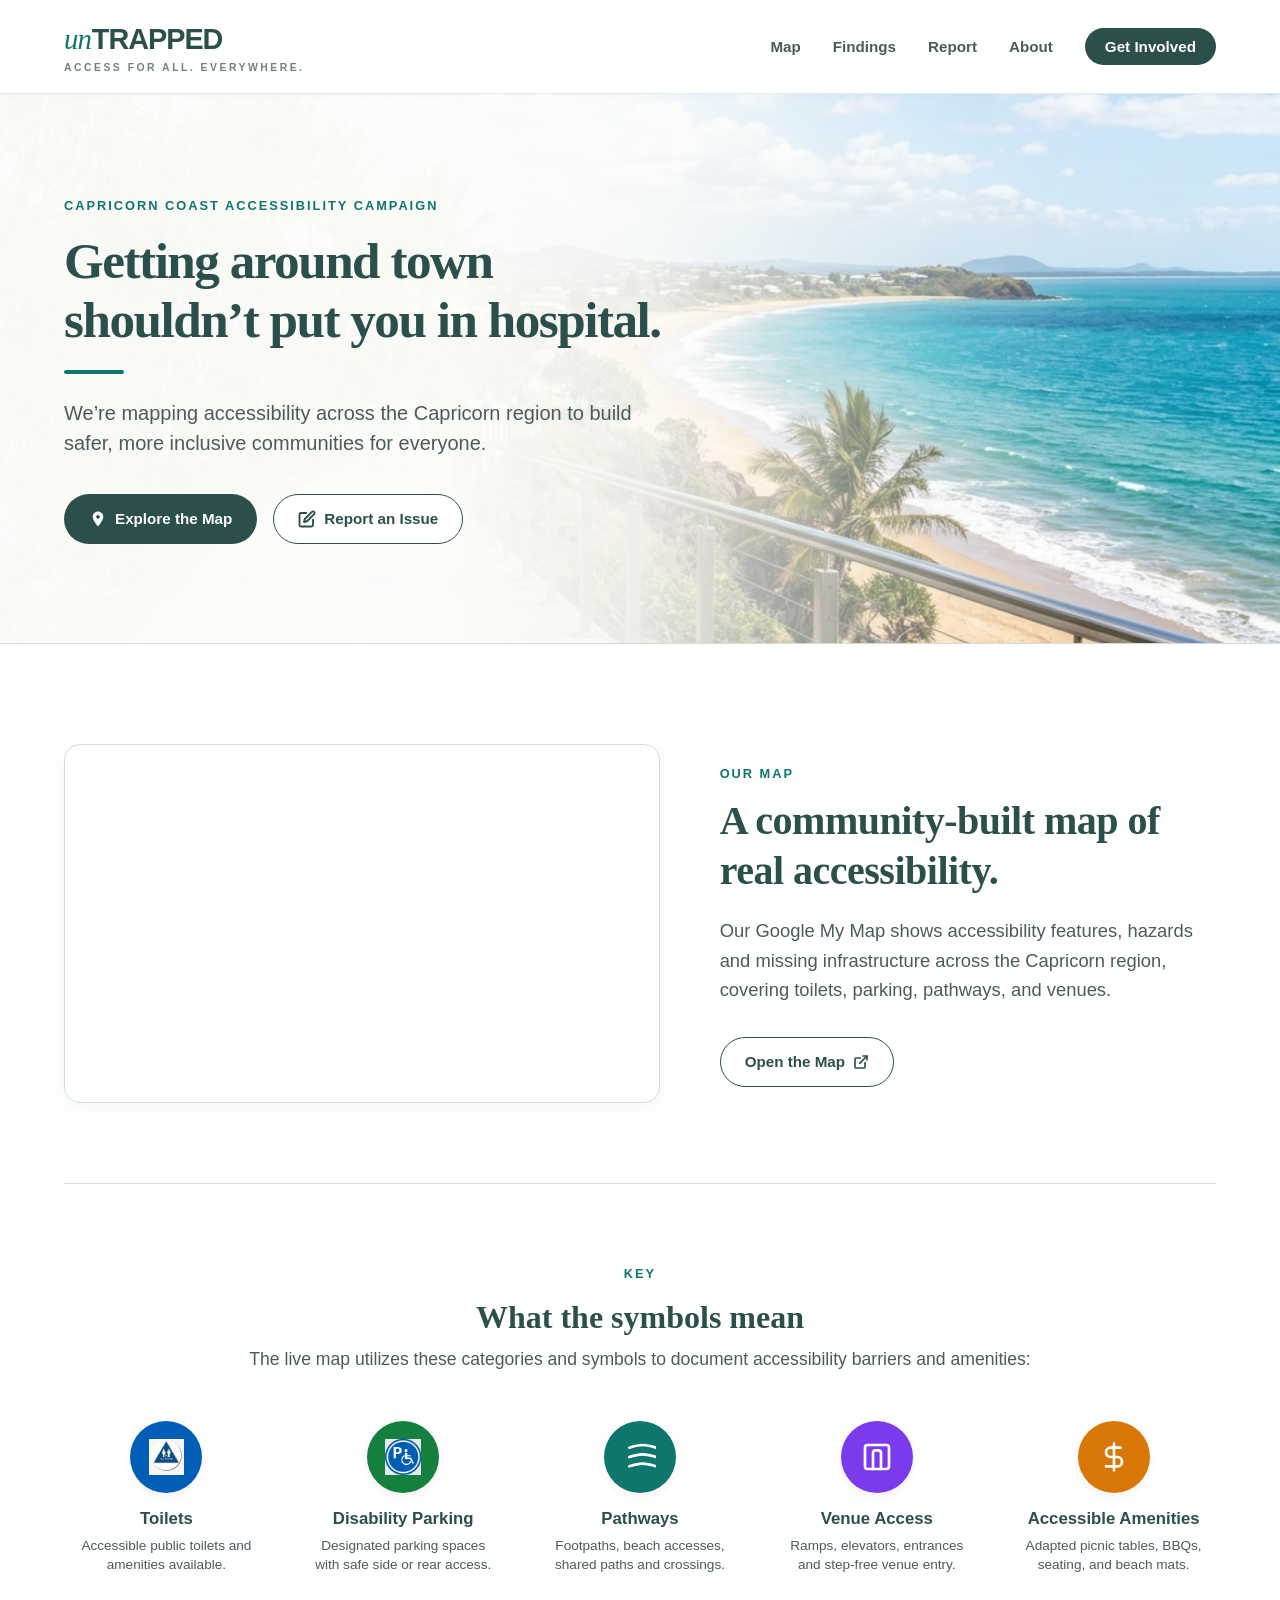
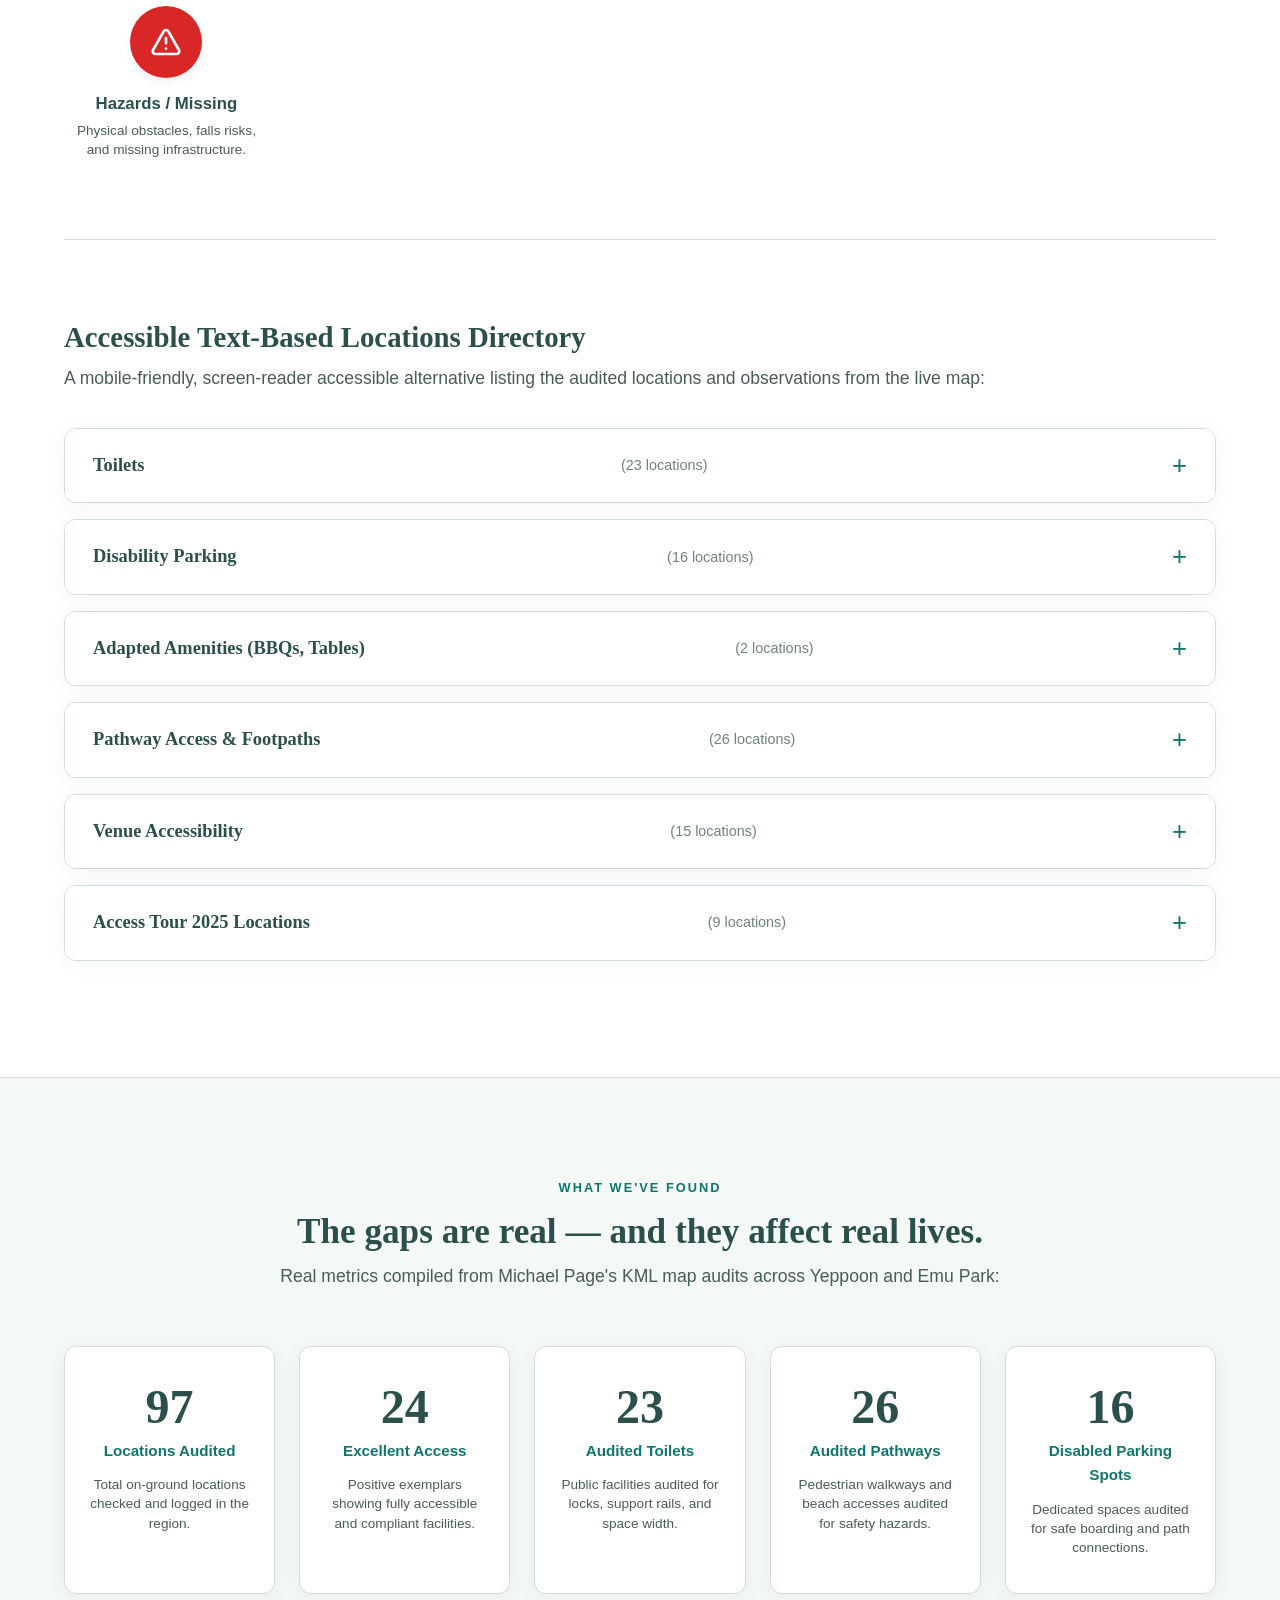
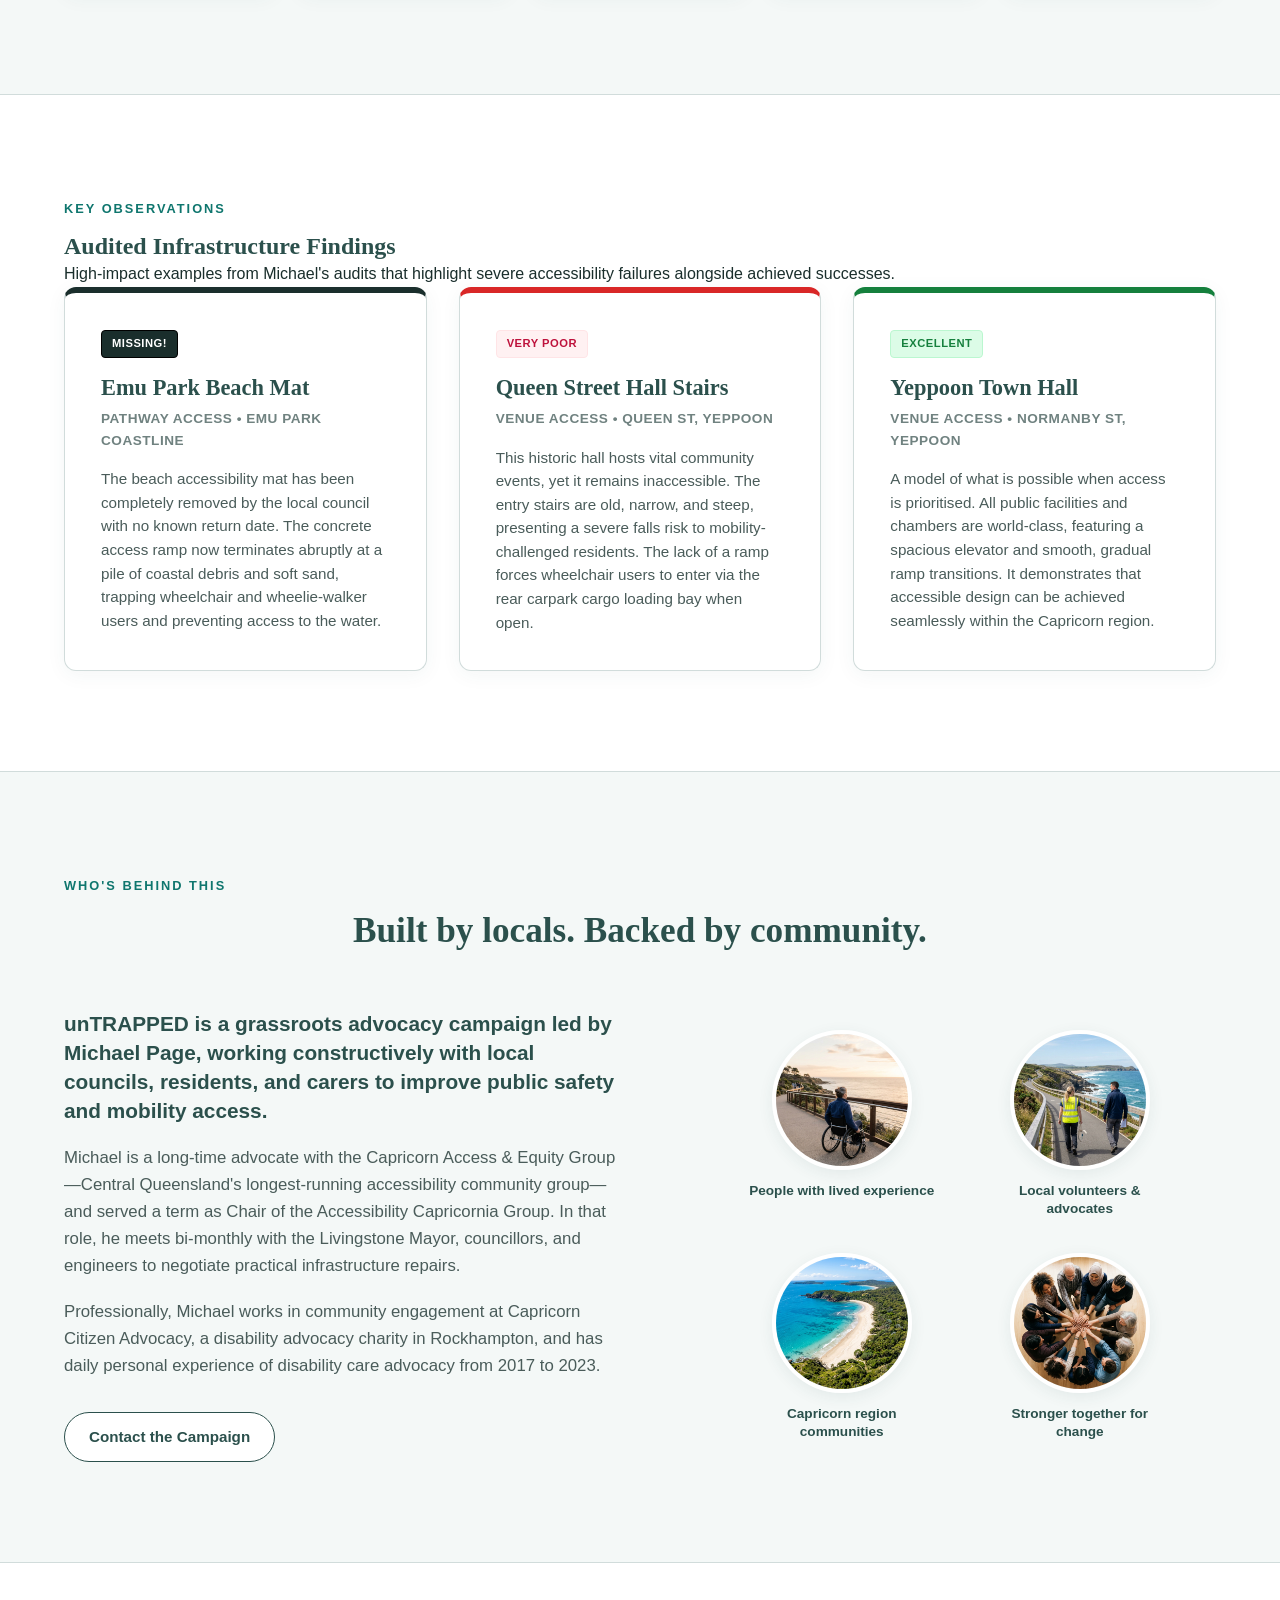
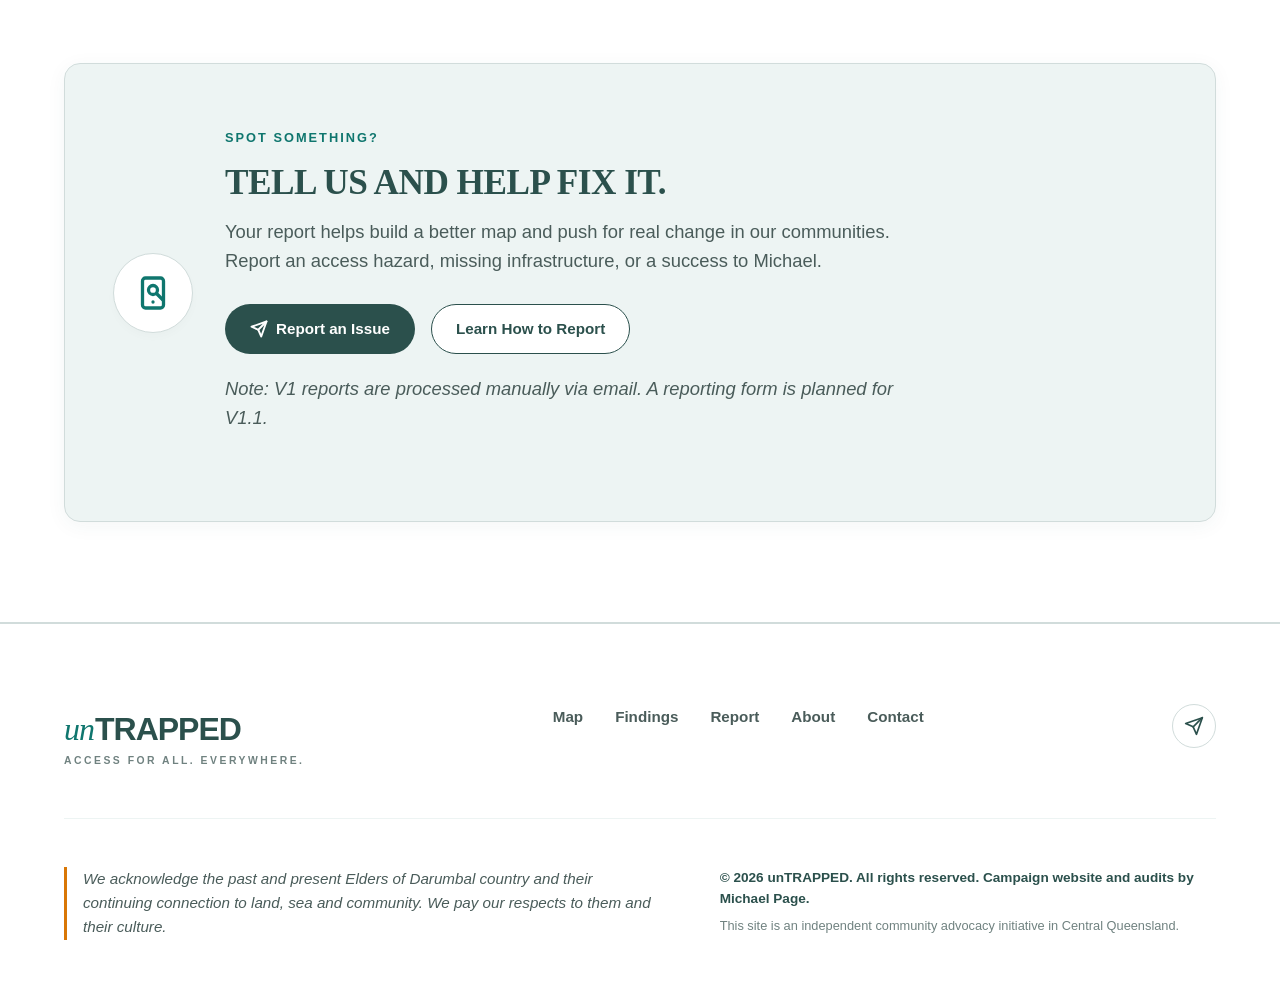
==== commit 54c1ea3a: "style: implement website design concept refresh and inject KML data" ====
--- a/index.html
+++ b/index.html
@@ -3,7 +3,7 @@
 <head>
   <meta charset="UTF-8">
   <meta name="viewport" content="width=device-width, initial-scale=1.0">
-  <title>unTRAPPED — Disability Access Advocacy & Map (Capricorn Region, Central QLD)</title>
+  <title>(un)TRAPPED — Disability Access Advocacy & Map (Capricorn Region, Central QLD)</title>
   <meta name="description" content="unTRAPPED maps real accessibility conditions for wheelchair and mobility-device users in Central Queensland. We provide evidence to help locals move safely and pressure councils for repairs.">
   <link rel="stylesheet" href="style.css">
 </head>
@@ -15,15 +15,19 @@
   <!-- Header -->
   <header class="main-header">
     <div class="header-container">
-      <a href="#" class="logo" aria-label="unTRAPPED Home">
-        <span class="logo-un">(un)</span><span class="logo-trapped">TRAPPED</span>
-      </a>
+      <div class="logo-wrapper">
+        <a href="#" class="logo" aria-label="unTRAPPED Home">
+          <span class="logo-un">un</span><span class="logo-trapped">TRAPPED</span>
+        </a>
+        <p class="logo-tagline">ACCESS FOR ALL. EVERYWHERE.</p>
+      </div>
       <nav class="main-nav" aria-label="Primary Navigation">
         <ul>
-          <li><a href="#map-section">The Map</a></li>
-          <li><a href="#findings-section">Key Findings</a></li>
+          <li><a href="#map-section">Map</a></li>
+          <li><a href="#findings-section">Findings</a></li>
+          <li><a href="#report-section">Report</a></li>
           <li><a href="#bio-section">About</a></li>
-          <li><a href="#report-section" class="nav-cta">Report Hazard</a></li>
+          <li><a href="#report-section" class="nav-cta">Get Involved</a></li>
         </ul>
       </nav>
     </div>
@@ -33,81 +37,148 @@
     
     <!-- Hero Section -->
     <section class="hero-section">
+      <div class="hero-bg-overlay"></div>
       <div class="hero-container">
-        <p class="hero-tag">Capricorn Coast Accessibility Campaign</p>
+        <span class="hero-tag">Capricorn Coast Accessibility Campaign</span>
         <h1 class="hero-title">Getting around town shouldn’t put you in hospital.</h1>
+        <div class="hero-divider"></div>
         <p class="hero-subtitle">
-          <strong>(un)TRAPPED</strong> maps real, daily accessibility conditions for wheelchair users, walker users, and residents with mobility disabilities across Central Queensland. We document pathways, toilets, parking, and entrances to help you move safely—and to give local councils clear proof of what must be fixed.
+          We’re mapping accessibility across the Capricorn region to build safer, more inclusive communities for everyone.
         </p>
         <div class="hero-actions">
-          <a href="#map-section" class="btn btn-primary">View the Access Map</a>
-          <a href="#report-section" class="btn btn-secondary">Report an Access Barrier</a>
+          <a href="#map-section" class="btn btn-primary">
+            <!-- Inline Map Pin SVG -->
+            <svg class="btn-icon" viewBox="0 0 24 24" fill="currentColor" aria-hidden="true">
+              <path d="M12 2C8.13 2 5 5.13 5 9c0 5.25 7 13 7 13s7-7.75 7-13c0-3.87-3.13-7-7-7zm0 9.5c-1.38 0-2.5-1.12-2.5-2.5s1.12-2.5 2.5-2.5 2.5 1.12 2.5 2.5-1.12 2.5-2.5 2.5z"/>
+            </svg>
+            Explore the Map
+          </a>
+          <a href="#report-section" class="btn btn-secondary">
+            <!-- Inline Pen/Report SVG -->
+            <svg class="btn-icon" viewBox="0 0 24 24" fill="none" stroke="currentColor" stroke-width="2.5" stroke-linecap="round" stroke-linejoin="round" aria-hidden="true">
+              <path d="M11 4H4a2 2 0 0 0-2 2v14a2 2 0 0 0 2 2h14a2 2 0 0 0 2-2v-7"></path>
+              <path d="M18.5 2.5a2.121 2.121 0 1 1 3 3L12 15l-4 1 1-4Z"></path>
+            </svg>
+            Report an Issue
+          </a>
         </div>
       </div>
     </section>
 
-    <!-- Map Section -->
+    <!-- Map & Key Section -->
     <section id="map-section" class="map-section">
       <div class="section-container">
-        <div class="section-header">
-          <h2>Capricorn Accessibility Evidence Map</h2>
-          <p class="section-intro">
-            This live map is the primary evidence archive for the campaign. It details real-world access audits conducted by Michael Page across Yeppoon and Emu Park.
+        
+        <div class="map-grid">
+          <!-- Left: Iframe Map -->
+          <div class="map-left-col">
+            <div class="map-wrapper">
+              <iframe 
+                src="https://www.google.com/maps/d/embed?mid=1mOXyoupEm3Pc8QmL-Yvrxrqt9eIsG48" 
+                title="unTRAPPED Google My Map showing accessibility ratings in Yeppoon and Emu Park" 
+                loading="lazy">
+              </iframe>
+            </div>
+          </div>
+          
+          <!-- Right: Text Content -->
+          <div class="map-right-col">
+            <span class="section-badge">OUR MAP</span>
+            <h2 class="section-title">A community-built map of real accessibility.</h2>
+            <p class="section-desc">
+              Our Google My Map shows accessibility features, hazards and missing infrastructure across the Capricorn region, covering toilets, parking, pathways, and venues.
+            </p>
+            <div class="map-actions">
+              <a href="https://www.google.com/maps/d/viewer?mid=1mOXyoupEm3Pc8QmL-Yvrxrqt9eIsG48" target="_blank" rel="noopener noreferrer" class="btn btn-secondary btn-map-external">
+                Open the Map
+                <!-- Inline External Link SVG -->
+                <svg class="btn-icon-right" viewBox="0 0 24 24" fill="none" stroke="currentColor" stroke-width="2.5" stroke-linecap="round" stroke-linejoin="round" aria-hidden="true">
+                  <path d="M18 13v6a2 2 0 0 1-2 2H5a2 2 0 0 1-2-2V8a2 2 0 0 1 2-2h6"></path>
+                  <polyline points="15 3 21 3 21 9"></polyline>
+                  <line x1="10" y1="14" x2="21" y2="3"></line>
+                </svg>
+                <span class="sr-only">(opens in a new tab)</span>
+              </a>
+            </div>
+          </div>
+        </div>
+
+        <!-- Clearly Labelled Symbols Key -->
+        <div class="symbols-key">
+          <span class="section-badge center">KEY</span>
+          <h3 class="key-section-title">What the symbols mean</h3>
+          <p class="key-section-subtitle">
+            The live map utilizes these categories and symbols to document accessibility barriers and amenities:
           </p>
-        </div>
-
-        <!-- Google My Map Embed Frame -->
-        <div class="map-wrapper">
-          <iframe 
-            src="https://www.google.com/maps/d/embed?mid=1mOXyoupEm3Pc8QmL-Yvrxrqt9eIsG48" 
-            title="unTRAPPED Google My Map showing accessibility ratings in Yeppoon and Emu Park" 
-            loading="lazy">
-          </iframe>
-        </div>
-
-        <div class="map-actions">
-          <a href="https://www.google.com/maps/d/viewer?mid=1mOXyoupEm3Pc8QmL-Yvrxrqt9eIsG48" target="_blank" rel="noopener noreferrer" class="btn btn-outline">
-            Open Full Map in New Window
-            <span class="sr-only">(opens in a new tab)</span>
-          </a>
-        </div>
-
-        <!-- Map Rating Legend -->
-        <div class="legend-box">
-          <h3 class="legend-title">Rating Legend & Vocabulary</h3>
-          <p class="legend-intro">Michael uses this vocabulary to document real access conditions compared to actual standards:</p>
-          <div class="legend-grid">
-            <div class="legend-item">
-              <span class="badge rating-excellent">EXCELLENT</span>
-              <span class="legend-desc">Fully accessible, modern, easy compliance.</span>
-            </div>
-            <div class="legend-item">
-              <span class="badge rating-good">GOOD</span>
-              <span class="legend-desc">Highly accessible with minor standard exceptions.</span>
-            </div>
-            <div class="legend-item">
-              <span class="badge rating-standard">STANDARD</span>
-              <span class="legend-desc">Meets baseline Australian Standard requirements.</span>
-            </div>
-            <div class="legend-item">
-              <span class="badge rating-okay">OKAY</span>
-              <span class="legend-desc">Passable but presents difficulties (e.g. minor bumps, heavy door).</span>
-            </div>
-            <div class="legend-item">
-              <span class="badge rating-passable">PASSABLE</span>
-              <span class="legend-desc">Access is possible but requires physical effort or assistance.</span>
-            </div>
-            <div class="legend-item">
-              <span class="badge rating-poor">POOR</span>
-              <span class="legend-desc">Substandard infrastructure posing obstacles for independent travel.</span>
-            </div>
-            <div class="legend-item">
-              <span class="badge rating-very-poor">VERY POOR</span>
-              <span class="legend-desc">Severe barrier posing trip/tip hazards and high risk of injury.</span>
-            </div>
-            <div class="legend-item">
-              <span class="badge rating-missing">MISSING!</span>
-              <span class="legend-desc">Crucial infrastructure completely absent (e.g. no kerb ramp).</span>
+          
+          <div class="key-grid">
+            <!-- 1. Toilets -->
+            <div class="key-item">
+              <div class="key-circle circle-toilet">
+                <img src="assets/icon-toilet-v2.png" alt="" class="key-img-asset">
+              </div>
+              <h4>Toilets</h4>
+              <p>Accessible public toilets and amenities available.</p>
+            </div>
+            
+            <!-- 2. Disability Parking -->
+            <div class="key-item">
+              <div class="key-circle circle-parking">
+                <img src="assets/icon-parking-v2.png" alt="" class="key-img-asset">
+              </div>
+              <h4>Disability Parking</h4>
+              <p>Designated parking spaces with safe side or rear access.</p>
+            </div>
+            
+            <!-- 3. Pathways -->
+            <div class="key-item">
+              <div class="key-circle circle-pathways">
+                <!-- Pathway SVG -->
+                <svg viewBox="0 0 24 24" fill="none" stroke="currentColor" stroke-width="2" stroke-linecap="round" stroke-linejoin="round">
+                  <path d="M4 19c3-1 6-2 10-2s7 1 10 2M4 12c3-1 6-2 10-2s7 1 10 2M4 5c3-1 6-2 10-2s7 1 10 2"/>
+                </svg>
+              </div>
+              <h4>Pathways</h4>
+              <p>Footpaths, beach accesses, shared paths and crossings.</p>
+            </div>
+            
+            <!-- 4. Venue Access -->
+            <div class="key-item">
+              <div class="key-circle circle-venues">
+                <!-- Venue/Building Access SVG -->
+                <svg viewBox="0 0 24 24" fill="none" stroke="currentColor" stroke-width="2" stroke-linecap="round" stroke-linejoin="round">
+                  <rect x="3" y="3" width="18" height="18" rx="2"></rect>
+                  <path d="M9 21V9a2 2 0 0 1 2-2h2a2 2 0 0 1 2 2v12"></path>
+                </svg>
+              </div>
+              <h4>Venue Access</h4>
+              <p>Ramps, elevators, entrances and step-free venue entry.</p>
+            </div>
+            
+            <!-- 5. Accessible Amenities -->
+            <div class="key-item">
+              <div class="key-circle circle-amenities">
+                <!-- BBQ / Table SVG -->
+                <svg viewBox="0 0 24 24" fill="none" stroke="currentColor" stroke-width="2" stroke-linecap="round" stroke-linejoin="round">
+                  <path d="M12 2v20M17 5H9.5a3.5 3.5 0 0 0 0 7h5a3.5 3.5 0 0 1 0 7H6"></path>
+                </svg>
+              </div>
+              <h4>Accessible Amenities</h4>
+              <p>Adapted picnic tables, BBQs, seating, and beach mats.</p>
+            </div>
+            
+            <!-- 6. Hazards / Missing -->
+            <div class="key-item">
+              <div class="key-circle circle-hazards">
+                <!-- Warning SVG -->
+                <svg viewBox="0 0 24 24" fill="none" stroke="currentColor" stroke-width="2" stroke-linecap="round" stroke-linejoin="round">
+                  <path d="m21.73 18-8-14a2 2 0 0 0-3.48 0l-8 14A2 2 0 0 0 4 21h16a2 2 0 0 0 1.73-3Z"></path>
+                  <line x1="12" y1="9" x2="12" y2="13"></line>
+                  <line x1="12" y1="17" x2="12.01" y2="17"></line>
+                </svg>
+              </div>
+              <h4>Hazards / Missing</h4>
+              <p>Physical obstacles, falls risks, and missing infrastructure.</p>
             </div>
           </div>
         </div>
@@ -116,7 +187,7 @@
         <div class="accessible-text-alternative">
           <h3 id="accessible-list-title">Accessible Text-Based Locations Directory</h3>
           <p class="alternative-intro">
-            For visitors using screen readers or those who prefer text navigation, the accordion sections below list all 97 audited locations and ratings from the map:
+            A mobile-friendly, screen-reader accessible alternative listing the audited locations and observations from the live map:
           </p>
 
           <details class="category-accordion">
@@ -817,36 +888,65 @@
   </div>
 </details>
 
-<details class="category-accordion">
-  <summary>
-    <span class="category-title">Yeppon CBD</span>
-    <span class="category-count">(1 locations)</span>
-  </summary>
-  <div class="category-content">
-    <ul class="location-list">
-      <li class="location-item">
-        <div class="location-header">
-          <span class="location-name">Yeppoon [unTR@PPED]</span>
-          
-        </div>
-        <p class="location-desc">The area of the Yeppoon CBD that this unTR@PPED MAP covers.</p>
-      </li>
-    </ul>
-  </div>
-</details>
-
 
         </div>
       </div>
     </section>
 
-    <!-- Key Findings (Evidence) Section -->
+    <!-- KML Statistics Section -->
+    <section class="stats-section">
+      <div class="section-container">
+        <span class="section-badge center">WHAT WE'VE FOUND</span>
+        <h2 class="stats-section-title">The gaps are real — and they affect real lives.</h2>
+        <p class="stats-section-subtitle">Real metrics compiled from Michael Page's KML map audits across Yeppoon and Emu Park:</p>
+        
+        <div class="stats-grid">
+          <!-- 1. Total Audited -->
+          <div class="stats-card">
+            <div class="stats-number">97</div>
+            <div class="stats-label">Locations Audited</div>
+            <p class="stats-desc">Total on-ground locations checked and logged in the region.</p>
+          </div>
+          
+          <!-- 2. Excellent -->
+          <div class="stats-card">
+            <div class="stats-number">24</div>
+            <div class="stats-label">Excellent Access</div>
+            <p class="stats-desc">Positive exemplars showing fully accessible and compliant facilities.</p>
+          </div>
+          
+          <!-- 3. Toilets -->
+          <div class="stats-card">
+            <div class="stats-number">23</div>
+            <div class="stats-label">Audited Toilets</div>
+            <p class="stats-desc">Public facilities audited for locks, support rails, and space width.</p>
+          </div>
+          
+          <!-- 4. Pathways -->
+          <div class="stats-card">
+            <div class="stats-number">26</div>
+            <div class="stats-label">Audited Pathways</div>
+            <p class="stats-desc">Pedestrian walkways and beach accesses audited for safety hazards.</p>
+          </div>
+          
+          <!-- 5. Disability Parking -->
+          <div class="stats-card">
+            <div class="stats-number">16</div>
+            <div class="stats-label">Disabled Parking Spots</div>
+            <p class="stats-desc">Dedicated spaces audited for safe boarding and path connections.</p>
+          </div>
+        </div>
+      </div>
+    </section>
+
+    <!-- Key Findings Section -->
     <section id="findings-section" class="findings-section">
       <div class="section-container">
         <div class="section-header">
+          <span class="section-badge">KEY OBSERVATIONS</span>
           <h2>Audited Infrastructure Findings</h2>
           <p class="section-intro">
-            Below are three high-impact examples from Michael's audits that highlight critical accessibility failures alongside achieved successes.
+            High-impact examples from Michael's audits that highlight severe accessibility failures alongside achieved successes.
           </p>
         </div>
 
@@ -893,40 +993,98 @@
     <!-- Who's Behind This Section -->
     <section id="bio-section" class="bio-section">
       <div class="section-container">
+        <span class="section-badge">WHO'S BEHIND THIS</span>
+        <h2 class="bio-section-title">Built by locals. Backed by community.</h2>
+        
         <div class="bio-grid">
-          <div class="bio-content">
-            <h2>Who’s Behind This Campaign?</h2>
-            <p class="bio-paragraph">
-              Michael Page is a dedicated disability advocate in the Capricorn region of Central Queensland. He is a long-time advocate with the Capricorn Access & Equity Group—the region’s longest-running accessibility community group—and served as Chair of the Accessibility Capricornia Group, which meets bi-monthly with the Livingstone Mayor, councillors, and engineers to discuss urgent local fixes.
+          <!-- Left: Bio Text -->
+          <div class="bio-content-col">
+            <p class="bio-intro-text">
+              unTRAPPED is a grassroots advocacy campaign led by Michael Page, working constructively with local councils, residents, and carers to improve public safety and mobility access.
             </p>
             <p class="bio-paragraph">
-              Professionally, Michael works in community engagement at Capricorn Citizen Advocacy, a disability advocacy charity in Rockhampton. Having lived experience of daily disability care advocacy from 2017 to 2023, Michael understands the difference between theoretical standards and real-world barriers that keep disabled residents trapped in their homes.
+              Michael is a long-time advocate with the Capricorn Access & Equity Group—Central Queensland's longest-running accessibility community group—and served a term as Chair of the Accessibility Capricornia Group. In that role, he meets bi-monthly with the Livingstone Mayor, councillors, and engineers to negotiate practical infrastructure repairs.
             </p>
-          </div>
-          <div class="bio-quote-box">
-            <blockquote>
-              <p>"Here is the evidence. Let's fix it. Accessible infrastructure isn't a luxury—it's safety and independence for our community."</p>
-              <cite>— Michael Page</cite>
-            </blockquote>
+            <p class="bio-paragraph">
+              Professionally, Michael works in community engagement at Capricorn Citizen Advocacy, a disability advocacy charity in Rockhampton, and has daily personal experience of disability care advocacy from 2017 to 2023.
+            </p>
+            <div class="bio-actions">
+              <a href="#report-section" class="btn btn-secondary">Contact the Campaign</a>
+            </div>
+          </div>
+          
+          <!-- Right: Circular Images Grid -->
+          <div class="bio-images-col">
+            <div class="bio-avatar-grid">
+              
+              <!-- 1. Lived Experience -->
+              <div class="bio-avatar-item">
+                <img src="assets/bio-lived-experience.png" alt="Wheelchair user looking at the ocean" class="bio-avatar-img">
+                <span class="bio-avatar-label">People with lived experience</span>
+              </div>
+              
+              <!-- 2. Volunteers -->
+              <div class="bio-avatar-item">
+                <img src="assets/bio-volunteers.png" alt="Two advocates in safety vests on a pathway" class="bio-avatar-img">
+                <span class="bio-avatar-label">Local volunteers & advocates</span>
+              </div>
+              
+              <!-- 3. Region -->
+              <div class="bio-avatar-item">
+                <img src="assets/bio-capricorn-coast.png" alt="Aerial view of Capricorn coastline" class="bio-avatar-img">
+                <span class="bio-avatar-label">Capricorn region communities</span>
+              </div>
+              
+              <!-- 4. Together -->
+              <div class="bio-avatar-item">
+                <img src="assets/bio-collaboration.png" alt="Hands joined together in unity" class="bio-avatar-img">
+                <span class="bio-avatar-label">Stronger together for change</span>
+              </div>
+              
+            </div>
           </div>
         </div>
       </div>
     </section>
 
-    <!-- Seen Something? Tell Us Section -->
+    <!-- Report Section -->
     <section id="report-section" class="report-section">
       <div class="section-container">
         <div class="report-box">
-          <h2>Seen something? Tell us.</h2>
-          <p>
-            Help keep the accessibility map up to date. If you find an access hazard, missing infrastructure, a barrier, or an example of excellent design, send us a report so we can add it to the evidence database.
-          </p>
-          <a href="mailto:michael.page010@icloud.com?subject=unTRAPPED%20access%20report&body=1.%20Location%20Name%2FStreet%20Address%3A%0A%0A2.%20Accessibility%20Issue%20or%20Success%20observed%3A%0A%0A3.%20Describe%20the%20hazard%2C%20barrier%2C%20or%20excellent%20feature%3A%0A%0A4.%20Do%20you%20have%20a%20photo%20available%3F%20(Please%20attach%20it%20to%20this%20email)%3A" class="btn btn-primary btn-large">
-            Email an Access Report
-          </a>
-          <p class="report-note">
-            Note: In V1, reports are processed manually via email. A dedicated community reporting form is planned for V1.1.
-          </p>
+          <div class="report-icon-col">
+            <div class="report-phone-circle">
+              <!-- Inline Smartphone Audit SVG -->
+              <svg viewBox="0 0 24 24" fill="none" stroke="currentColor" stroke-width="2.2" stroke-linecap="round" stroke-linejoin="round">
+                <rect x="5" y="2" width="14" height="20" rx="2" ry="2"></rect>
+                <line x1="12" y1="18" x2="12.01" y2="18"></line>
+                <circle cx="12" cy="10" r="3"></circle>
+                <line x1="14.5" y1="12.5" x2="18.5" y2="16.5"></line>
+              </svg>
+            </div>
+          </div>
+          <div class="report-text-col">
+            <span class="section-badge">SPOT SOMETHING?</span>
+            <h2>TELL US AND HELP FIX IT.</h2>
+            <p>
+              Your report helps build a better map and push for real change in our communities. Report an access hazard, missing infrastructure, or a success to Michael.
+            </p>
+            <div class="report-actions">
+              <a href="mailto:michael.page010@icloud.com?subject=unTRAPPED%20access%20report&body=1.%20Location%20Name%2FStreet%20Address%3A%0A%0A2.%20Accessibility%20Issue%20or%20Success%20observed%3A%0A%0A3.%20Describe%20the%20hazard%2C%20barrier%2C%20or%20excellent%20feature%3A%0A%0A4.%20Do%20you%20have%20a%20photo%20available%3F%20(Please%20attach%20it%20to%20this%20email)%3A" class="btn btn-primary">
+                <!-- Inline Email SVG -->
+                <svg class="btn-icon" viewBox="0 0 24 24" fill="none" stroke="currentColor" stroke-width="2.5" stroke-linecap="round" stroke-linejoin="round">
+                  <path d="m22 2-7 20-4-9-9-4Z"></path>
+                  <path d="M22 2 11 13"></path>
+                </svg>
+                Report an Issue
+              </a>
+              <a href="#map-section" class="btn btn-secondary">
+                Learn How to Report
+              </a>
+            </div>
+            <p class="report-note">
+              Note: V1 reports are processed manually via email. A reporting form is planned for V1.1.
+            </p>
+          </div>
         </div>
       </div>
     </section>
@@ -936,19 +1094,56 @@
   <!-- Footer -->
   <footer class="main-footer">
     <div class="footer-container">
-      <div class="footer-details">
-        <p class="footer-brand"><span class="logo-un">(un)</span>TRAPPED</p>
-        <p class="footer-email">Email: <a href="mailto:michael.page010@icloud.com">michael.page010@icloud.com</a></p>
-        <p class="footer-advocacy">unTRAPPED is an independent community advocacy initiative. We work constructively with local councils to improve public safety and accessibility.</p>
+      
+      <!-- Footer Top Row -->
+      <div class="footer-top-row">
+        <div class="footer-logo-col">
+          <a href="#" class="logo footer-logo" aria-label="unTRAPPED Home">
+            <span class="logo-un">un</span><span class="logo-trapped">TRAPPED</span>
+          </a>
+          <p class="logo-tagline">ACCESS FOR ALL. EVERYWHERE.</p>
+        </div>
+        <div class="footer-links-col">
+          <ul class="footer-menu">
+            <li><a href="#map-section">Map</a></li>
+            <li><a href="#findings-section">Findings</a></li>
+            <li><a href="#report-section">Report</a></li>
+            <li><a href="#bio-section">About</a></li>
+            <li><a href="mailto:michael.page010@icloud.com">Contact</a></li>
+          </ul>
+        </div>
+        <div class="footer-social-col">
+          <div class="social-links">
+            <a href="mailto:michael.page010@icloud.com" aria-label="Email Michael Page">
+              <svg viewBox="0 0 24 24" fill="none" stroke="currentColor" stroke-width="2" stroke-linecap="round" stroke-linejoin="round">
+                <path d="m22 2-7 20-4-9-9-4Z"></path>
+                <path d="M22 2 11 13"></path>
+              </svg>
+            </a>
+          </div>
+        </div>
       </div>
-      <div class="footer-meta">
-        <p class="acknowledgement">
-          We acknowledge the past and present Elders of Darumbal country and their continuing connection to land, sea and community. We pay our respects to them and their culture.
-        </p>
-        <p class="copyright">
-          &copy; 2026 unTRAPPED. All rights reserved. Map data is compiled by Michael Page.
-        </p>
+      
+      <!-- Footer Divider -->
+      <div class="footer-divider"></div>
+      
+      <!-- Footer Bottom Row -->
+      <div class="footer-bottom-row">
+        <div class="acknowledgement-box">
+          <p class="acknowledgement">
+            We acknowledge the past and present Elders of Darumbal country and their continuing connection to land, sea and community. We pay our respects to them and their culture.
+          </p>
+        </div>
+        <div class="copyright-box">
+          <p class="copyright">
+            &copy; 2026 unTRAPPED. All rights reserved. Campaign website and audits by Michael Page.
+          </p>
+          <p class="copyright-sub">
+            This site is an independent community advocacy initiative in Central Queensland.
+          </p>
+        </div>
       </div>
+      
     </div>
   </footer>
 
--- a/style.css
+++ b/style.css
@@ -1,33 +1,40 @@
 /* ==========================================================================
-   unTRAPPED V1 Campaign Stylesheet
-   Design Direction: Bold, Editorial, High Contrast, Campaign-led.
-   Inspiration: Wayfinding road lines, tactile paving, coastal tones.
+   unTRAPPED V1 Campaign Stylesheet - Visual Refresh
+   Design Concept Implementation
+   Color Palette: Forest Green, Coastal Teal, Sandy Beige, Light Grays.
+   Typography: Georgia Serif (headings), System Sans-serif (controls/body).
    ========================================================================== */
 
 /* --- CSS Variables & Tokens --- */
 :root {
   /* Tonal Colors */
-  --bg-primary: #fdfcf9;     /* Soft warm sandy off-white */
-  --bg-secondary: #f6f3eb;   /* Sand-dune beige for secondary blocks */
-  --bg-card: #ffffff;        /* Pure white for layout cards */
-  --text-primary: #121212;   /* Deep high-contrast charcoal/black */
-  --text-secondary: #404040; /* High-contrast body gray */
-  --text-muted: #575757;
-  --border-color: #121212;   /* Thick black borders for structural editorial feel */
-  
-  /* Brand Accent Colors (High Contrast) */
-  --brand-blue: #005eb6;     /* Accessibility Blue */
-  --brand-gold: #d97706;     /* Tactile Wayfinding Yellow/Gold */
-  --brand-red: #d92727;      /* Danger/Hazard Red */
-  --brand-green: #15803d;    /* Success/Excellent Green */
-  
-  /* Layout & Spacing */
-  --container-width: 1100px;
+  --bg-primary: #fdfdfb;       /* Soft warm off-white */
+  --bg-secondary: #f4f8f7;     /* Light soft teal-gray (stats/sections) */
+  --bg-card: #ffffff;          /* Pure white for cards */
+  --text-primary: #1a2e2c;     /* Deep charcoal with a touch of dark green */
+  --text-secondary: #4a5c5a;   /* Slate gray for secondary text */
+  --text-muted: #708280;
+  
+  /* Brand Colors */
+  --brand-forest: #2b504c;     /* Primary Dark Forest Green */
+  --brand-forest-hover: #1e3936;
+  --brand-teal: #0f766e;       /* Coastal Teal */
+  --brand-gold: #d97706;       /* Wayfinding Gold/Yellow */
+  --brand-red: #d92727;        /* Danger/Warning Red */
+  --brand-blue: #005eb6;       /* Accessibility Blue */
+  --brand-purple: #7c3aed;     /* Venue Purple */
+  --brand-green: #15803d;      /* Success Green */
+  
+  /* Layout & Styling */
+  --container-width: 1200px;
   --container-width-narrow: 800px;
-  --border-width-thick: 4px;
-  --border-width-thin: 2px;
-  --shadow-offset: 6px 6px 0px #121212;
-  --shadow-offset-hover: 2px 2px 0px #121212;
+  --border-thin: 1px solid #d1dcdb;
+  --border-thick: 2px solid var(--brand-forest);
+  --border-radius-large: 16px;
+  --border-radius-card: 12px;
+  --border-radius-pill: 50px;
+  --card-shadow: 0 4px 20px rgba(43, 80, 76, 0.05);
+  --card-shadow-hover: 0 8px 30px rgba(43, 80, 76, 0.1);
 }
 
 /* --- Base & Reset --- */
@@ -52,12 +59,6 @@
   flex-direction: column;
 }
 
-img {
-  max-width: 100%;
-  height: auto;
-  display: block;
-}
-
 /* --- Keyboard Accessibility & Focus States --- */
 *:focus-visible {
   outline: 3px solid var(--brand-blue);
@@ -69,34 +70,70 @@
   top: -100px;
   left: 50%;
   transform: translateX(-50%);
-  background-color: var(--brand-blue);
+  background-color: var(--brand-forest);
   color: #ffffff;
   padding: 12px 24px;
   font-weight: bold;
-  border: var(--border-width-thin) solid var(--border-color);
+  border-radius: 0 0 8px 8px;
   z-index: 9999;
   text-decoration: none;
   transition: top 0.2s ease;
 }
 
 .skip-link:focus {
-  top: 10px;
+  top: 0;
+}
+
+/* --- Typography Helpers --- */
+h1, h2, h3, h4, blockquote p {
+  font-family: Georgia, Cambria, "Times New Roman", Times, serif;
+  font-weight: 700;
+  color: var(--brand-forest);
+  line-height: 1.25;
 }
 
 /* --- Layout Containers --- */
 .section-container {
   max-width: var(--container-width);
   margin: 0 auto;
-  padding: 80px 24px;
+  padding: 100px 24px;
+}
+
+.section-badge {
+  display: inline-block;
+  color: var(--brand-teal);
+  font-size: 0.8rem;
+  font-weight: 800;
+  text-transform: uppercase;
+  letter-spacing: 2px;
+  margin-bottom: 12px;
+}
+
+.section-badge.center {
+  display: block;
+  text-align: center;
+}
+
+.section-title {
+  font-size: 2.5rem;
+  margin-bottom: 20px;
+  letter-spacing: -0.5px;
+}
+
+.section-desc {
+  font-size: 1.15rem;
+  color: var(--text-secondary);
+  margin-bottom: 32px;
 }
 
 /* --- Header & Navigation --- */
 .main-header {
   background-color: #ffffff;
-  border-bottom: var(--border-width-thick) solid var(--border-color);
+  border-bottom: 1px solid #e2eceb;
   position: sticky;
   top: 0;
   z-index: 100;
+  box-shadow: 0 2px 10px rgba(0,0,0,0.02);
 }
 
 .header-container {
@@ -106,132 +143,136 @@
   display: flex;
   justify-content: space-between;
   align-items: center;
-  flex-wrap: wrap;
-  gap: 16px;
+}
+
+.logo-wrapper {
+  display: flex;
+  flex-direction: column;
 }
 
 .logo {
   text-decoration: none;
-  font-size: 1.6rem;
-  font-weight: 900;
-  display: inline-flex;
-  align-items: center;
-  letter-spacing: -0.5px;
+  font-size: 1.8rem;
+  font-weight: 800;
+  color: var(--brand-forest);
+  letter-spacing: -1px;
 }
 
 .logo-un {
-  color: var(--brand-blue);
-  font-weight: 500;
-  margin-right: 2px;
-}
-
-.logo-trapped {
-  color: var(--text-primary);
+  font-family: Georgia, serif;
+  font-style: italic;
+  font-weight: normal;
+  color: var(--brand-teal);
+  margin-right: 1px;
+}
+
+.logo-tagline {
+  font-size: 0.65rem;
+  font-weight: 800;
+  color: var(--text-muted);
+  letter-spacing: 2.5px;
+  margin-top: -2px;
 }
 
 .main-nav ul {
   display: flex;
   list-style: none;
   align-items: center;
-  gap: 24px;
+  gap: 32px;
 }
 
 .main-nav a {
-  color: var(--text-primary);
+  color: var(--text-secondary);
   text-decoration: none;
-  font-weight: 700;
-  font-size: 1rem;
-  padding: 8px 0;
-  border-bottom: 2px solid transparent;
-  transition: border-color 0.2s ease;
+  font-weight: 600;
+  font-size: 0.95rem;
+  transition: color 0.2s ease;
 }
 
 .main-nav a:hover,
 .main-nav a:focus {
-  border-color: var(--brand-blue);
+  color: var(--brand-forest);
 }
 
 .main-nav .nav-cta {
-  background-color: var(--brand-gold);
-  color: var(--text-primary);
-  padding: 8px 16px;
-  border: var(--border-width-thin) solid var(--border-color);
-  border-radius: 4px;
-  transition: all 0.2s ease;
+  background-color: var(--brand-forest);
+  color: #ffffff;
+  padding: 10px 20px;
+  border-radius: var(--border-radius-pill);
+  transition: background-color 0.2s ease;
 }
 
 .main-nav .nav-cta:hover,
 .main-nav .nav-cta:focus {
-  background-color: var(--text-primary);
+  background-color: var(--brand-forest-hover);
   color: #ffffff;
-  border-color: var(--text-primary);
 }
 
 /* --- Hero Section --- */
 .hero-section {
-  background-color: var(--bg-primary);
-  border-bottom: var(--border-width-thick) solid var(--border-color);
   position: relative;
-  overflow: hidden;
-}
-
-/* Wayfinding tactile paver background element */
-.hero-section::before {
-  content: "";
+  background-image: url('assets/hero-background.png');
+  background-size: cover;
+  background-position: center;
+  border-bottom: var(--border-thin);
+  min-height: 550px;
+  display: flex;
+  align-items: center;
+}
+
+.hero-bg-overlay {
   position: absolute;
   top: 0;
-  right: 0;
-  width: 180px;
+  left: 0;
+  width: 100%;
   height: 100%;
-  background-image: radial-gradient(var(--bg-secondary) 25%, transparent 25%);
-  background-size: 20px 20px;
-  opacity: 0.4;
-  pointer-events: none;
+  background: linear-gradient(to right, rgba(253, 253, 251, 0.98) 35%, rgba(253, 253, 251, 0.9) 50%, rgba(253, 253, 251, 0.1) 85%, transparent 100%);
+  z-index: 1;
 }
 
 .hero-container {
-  max-width: var(--container-width-narrow);
-  margin: 0 auto;
-  padding: 100px 24px;
-  text-align: center;
+  position: relative;
+  z-index: 2;
+  max-width: 650px;
+  padding: 80px 24px;
+  margin-left: max(24px, calc((100vw - var(--container-width)) / 2));
 }
 
 .hero-tag {
   display: inline-block;
-  background-color: var(--brand-gold);
-  color: var(--text-primary);
+  color: var(--brand-teal);
   font-weight: 800;
+  font-size: 0.8rem;
   text-transform: uppercase;
-  font-size: 0.85rem;
-  padding: 6px 12px;
-  border: var(--border-width-thin) solid var(--border-color);
+  letter-spacing: 2px;
+  margin-bottom: 16px;
+}
+
+.hero-title {
+  font-size: 3.2rem;
+  line-height: 1.15;
+  margin-bottom: 20px;
+  letter-spacing: -1.5px;
+}
+
+.hero-divider {
+  width: 60px;
+  height: 4px;
+  background-color: var(--brand-teal);
   margin-bottom: 24px;
-  letter-spacing: 1px;
-}
-
-.hero-title {
-  font-size: 3rem;
-  font-weight: 900;
-  line-height: 1.15;
-  margin-bottom: 24px;
-  letter-spacing: -1px;
+  border-radius: 2px;
 }
 
 .hero-subtitle {
   font-size: 1.25rem;
   color: var(--text-secondary);
-  margin-bottom: 40px;
-  font-weight: 400;
-}
-
-.hero-subtitle strong {
-  color: var(--text-primary);
+  margin-bottom: 36px;
+  line-height: 1.5;
 }
 
 .hero-actions {
   display: flex;
-  justify-content: center;
-  gap: 20px;
+  gap: 16px;
   flex-wrap: wrap;
 }
 
@@ -240,92 +281,70 @@
   display: inline-flex;
   align-items: center;
   justify-content: center;
-  padding: 14px 28px;
-  font-size: 1.05rem;
-  font-weight: 800;
+  padding: 12px 24px;
+  font-size: 0.95rem;
+  font-weight: 700;
   text-decoration: none;
-  border-radius: 4px;
+  border-radius: var(--border-radius-pill);
   cursor: pointer;
-  transition: transform 0.1s ease, box-shadow 0.1s ease;
-  border: var(--border-width-thick) solid var(--border-color);
+  transition: all 0.2s ease;
+  border: 1px solid transparent;
+}
+
+.btn-icon {
+  width: 18px;
+  height: 18px;
+  margin-right: 8px;
+}
+
+.btn-icon-right {
+  width: 16px;
+  height: 16px;
+  margin-left: 8px;
 }
 
 .btn-primary {
-  background-color: var(--brand-blue);
+  background-color: var(--brand-forest);
   color: #ffffff;
-  box-shadow: var(--shadow-offset);
 }
 
 .btn-primary:hover,
 .btn-primary:focus {
-  transform: translate(2px, 2px);
-  box-shadow: var(--shadow-offset-hover);
+  background-color: var(--brand-forest-hover);
 }
 
 .btn-secondary {
-  background-color: var(--bg-card);
-  color: var(--text-primary);
-  box-shadow: var(--shadow-offset);
+  background-color: #ffffff;
+  color: var(--brand-forest);
+  border: 1.5px solid var(--brand-forest);
 }
 
 .btn-secondary:hover,
 .btn-secondary:focus {
-  transform: translate(2px, 2px);
-  box-shadow: var(--shadow-offset-hover);
-}
-
-.btn-outline {
-  background-color: transparent;
-  color: var(--text-primary);
-  border: var(--border-width-thin) solid var(--border-color);
-  font-weight: 700;
-  padding: 10px 20px;
-  border-radius: 4px;
-}
-
-.btn-outline:hover,
-.btn-outline:focus {
-  background-color: var(--border-color);
-  color: #ffffff;
-}
-
-.btn-large {
-  font-size: 1.2rem;
-  padding: 18px 36px;
-}
-
-/* --- Sections --- */
-.section-header {
-  max-width: var(--container-width-narrow);
-  margin-bottom: 48px;
-}
-
-.section-header h2 {
-  font-size: 2.2rem;
-  font-weight: 900;
-  margin-bottom: 16px;
-  letter-spacing: -0.5px;
-}
-
-.section-intro {
-  font-size: 1.15rem;
-  color: var(--text-secondary);
-}
-
-/* --- Map Section --- */
+  background-color: var(--bg-secondary);
+}
+
+/* --- Map Section & Grid --- */
 .map-section {
-  border-bottom: var(--border-width-thick) solid var(--border-color);
+  background-color: #ffffff;
+  border-bottom: var(--border-thin);
+}
+
+.map-grid {
+  display: grid;
+  grid-template-columns: 1.2fr 1fr;
+  gap: 60px;
+  align-items: center;
+  margin-bottom: 80px;
 }
 
 .map-wrapper {
-  border: var(--border-width-thick) solid var(--border-color);
-  background-color: #ffffff;
-  box-shadow: var(--shadow-offset);
-  border-radius: 6px;
+  border: var(--border-thin);
+  border-radius: var(--border-radius-large);
   overflow: hidden;
-  margin-bottom: 24px;
+  box-shadow: var(--card-shadow);
   position: relative;
-  padding-bottom: 56.25%; /* 16:9 Aspect Ratio */
+  padding-bottom: 60%; /* Aspect ratio */
   height: 0;
 }
 
@@ -338,160 +357,138 @@
   border: 0;
 }
 
-.map-actions {
-  display: flex;
-  justify-content: flex-end;
+/* --- Symbols Key --- */
+.symbols-key {
+  border-top: var(--border-thin);
+  padding-top: 80px;
+}
+
+.key-section-title {
+  font-size: 2rem;
+  text-align: center;
+  margin-bottom: 8px;
+}
+
+.key-section-subtitle {
+  font-size: 1.1rem;
+  color: var(--text-secondary);
+  text-align: center;
   margin-bottom: 48px;
 }
 
-/* --- Legend Box --- */
-.legend-box {
-  background-color: var(--bg-card);
-  border: var(--border-width-thin) solid var(--border-color);
-  border-radius: 6px;
-  padding: 32px;
-  margin-bottom: 60px;
-}
-
-.legend-title {
-  font-size: 1.3rem;
-  font-weight: 800;
-  margin-bottom: 8px;
-}
-
-.legend-intro {
-  font-size: 1rem;
-  color: var(--text-secondary);
-  margin-bottom: 24px;
-}
-
-.legend-grid {
+.key-grid {
   display: grid;
-  grid-template-columns: repeat(auto-fill, minmax(220px, 1fr));
-  gap: 16px;
-}
-
-.legend-item {
+  grid-template-columns: repeat(auto-fit, minmax(180px, 1fr));
+  gap: 32px;
+}
+
+.key-item {
+  text-align: center;
   display: flex;
   flex-direction: column;
-  gap: 6px;
-}
-
-.badge {
-  display: inline-block;
-  font-weight: 800;
-  font-size: 0.75rem;
-  padding: 4px 8px;
-  border-radius: 3px;
-  border: 1px solid var(--border-color);
-  width: fit-content;
-  letter-spacing: 0.5px;
-}
-
-.legend-desc {
+  align-items: center;
+}
+
+.key-circle {
+  width: 72px;
+  height: 72px;
+  border-radius: 50%;
+  display: flex;
+  align-items: center;
+  justify-content: center;
+  margin-bottom: 16px;
+  box-shadow: 0 4px 10px rgba(0,0,0,0.05);
+}
+
+.key-circle svg {
+  width: 32px;
+  height: 32px;
+  color: #ffffff;
+}
+
+.key-img-asset {
+  width: 36px;
+  height: 36px;
+  object-fit: contain;
+}
+
+/* Circle Color Mappings */
+.circle-toilet { background-color: var(--brand-blue); }
+.circle-parking { background-color: var(--brand-green); }
+.circle-pathways { background-color: var(--brand-teal); }
+.circle-venues { background-color: var(--brand-purple); }
+.circle-amenities { background-color: var(--brand-gold); }
+.circle-hazards { background-color: var(--brand-red); }
+
+.key-item h4 {
+  font-family: -apple-system, BlinkMacSystemFont, "Segoe UI", Roboto, sans-serif;
+  font-size: 1.05rem;
+  font-weight: 700;
+  color: var(--brand-forest);
+  margin-bottom: 6px;
+}
+
+.key-item p {
   font-size: 0.85rem;
   color: var(--text-secondary);
   line-height: 1.4;
-}
-
-/* Rating Badge Color System */
-.rating-excellent {
-  background-color: #dcfce7;
-  color: #166534;
-  border-color: #bbf7d0;
-}
-
-.rating-good {
-  background-color: #ecfccb;
-  color: #3f6212;
-  border-color: #d9f99d;
-}
-
-.rating-standard {
-  background-color: #e0f2fe;
-  color: #075985;
-  border-color: #bae6fd;
-}
-
-.rating-okay {
-  background-color: #fef9c3;
-  color: #854d0e;
-  border-color: #fef08a;
-}
-
-.rating-passable {
-  background-color: #ffedd5;
-  color: #9a3412;
-  border-color: #fed7aa;
-}
-
-.rating-poor {
-  background-color: #fee2e2;
-  color: #991b1b;
-  border-color: #fecaca;
-}
-
-.rating-very-poor {
-  background-color: #ffe4e6;
-  color: #9f1239;
-  border-color: #fecdd3;
-}
-
-.rating-missing {
-  background-color: #121212;
-  color: #ffffff;
-  border-color: #000000;
+  padding: 0 8px;
 }
 
 /* --- Accessible Text Directory (Accordions) --- */
 .accessible-text-alternative {
-  border-top: var(--border-width-thin) solid var(--border-color);
-  padding-top: 48px;
+  border-top: var(--border-thin);
+  padding-top: 80px;
+  margin-top: 80px;
 }
 
 .accessible-text-alternative h3 {
-  font-size: 1.6rem;
-  font-weight: 900;
+  font-size: 1.8rem;
   margin-bottom: 8px;
 }
 
 .alternative-intro {
-  font-size: 1.05rem;
-  color: var(--text-secondary);
-  margin-bottom: 32px;
+  font-size: 1.1rem;
+  color: var(--text-secondary);
+  margin-bottom: 36px;
 }
 
 /* Details/Summary Accordions */
 .category-accordion {
-  border: var(--border-width-thin) solid var(--border-color);
+  border: var(--border-thin);
   background-color: var(--bg-card);
-  border-radius: 6px;
+  border-radius: var(--border-radius-card);
   margin-bottom: 16px;
   overflow: hidden;
+  box-shadow: var(--card-shadow);
+  transition: box-shadow 0.2s ease;
+}
+
+.category-accordion:hover {
+  box-shadow: var(--card-shadow-hover);
 }
 
 .category-accordion summary {
-  padding: 20px 24px;
-  font-weight: 800;
+  padding: 22px 28px;
+  font-weight: 700;
   font-size: 1.15rem;
   cursor: pointer;
   display: flex;
   justify-content: space-between;
   align-items: center;
   background-color: #ffffff;
-  list-style: none; /* Hide default arrow */
-}
-
-/* Hide default arrow for Safari */
+  list-style: none;
+}
+
 .category-accordion summary::-webkit-details-marker {
   display: none;
 }
 
 .category-accordion summary::after {
   content: "+";
-  font-size: 1.5rem;
-  font-weight: bold;
-  color: var(--brand-blue);
+  font-size: 1.6rem;
+  font-weight: 300;
+  color: var(--brand-teal);
   line-height: 1;
 }
 
@@ -505,14 +502,20 @@
 }
 
 .category-content {
-  border-top: var(--border-width-thin) solid var(--border-color);
+  border-top: 1px solid #edf4f3;
   background-color: var(--bg-primary);
+}
+
+.category-title {
+  color: var(--brand-forest);
+  font-family: Georgia, serif;
 }
 
 .category-count {
   font-size: 0.9rem;
-  font-weight: 400;
+  font-weight: 500;
   color: var(--text-muted);
+  margin-left: 12px;
 }
 
 .location-list {
@@ -520,8 +523,8 @@
 }
 
 .location-item {
-  padding: 20px 24px;
-  border-bottom: 1px solid #e5e5e5;
+  padding: 22px 28px;
+  border-bottom: 1px solid #edf4f3;
   background-color: #ffffff;
 }
 
@@ -540,18 +543,141 @@
 .location-name {
   font-weight: 700;
   font-size: 1.05rem;
+  color: var(--brand-forest);
 }
 
 .location-desc {
   font-size: 0.95rem;
   color: var(--text-secondary);
-  line-height: 1.5;
+  line-height: 1.55;
+}
+
+/* Rating Badge Color System (High Contrast Tints) */
+.badge {
+  display: inline-block;
+  font-weight: 800;
+  font-size: 0.7rem;
+  padding: 4px 10px;
+  border-radius: 4px;
+  border: 1px solid transparent;
+  width: fit-content;
+  letter-spacing: 0.5px;
+}
+
+.rating-excellent {
+  background-color: #dcfce7;
+  color: #15803d;
+  border-color: #bbf7d0;
+}
+
+.rating-good {
+  background-color: #f0fdf4;
+  color: #166534;
+  border-color: #dcfce7;
+}
+
+.rating-standard {
+  background-color: #f0f9ff;
+  color: #0369a1;
+  border-color: #e0f2fe;
+}
+
+.rating-okay {
+  background-color: #fefce8;
+  color: #854d0e;
+  border-color: #fef9c3;
+}
+
+.rating-passable {
+  background-color: #fff7ed;
+  color: #c2410c;
+  border-color: #ffedd5;
+}
+
+.rating-poor {
+  background-color: #fef2f2;
+  color: #b91c1c;
+  border-color: #fee2e2;
+}
+
+.rating-very-poor {
+  background-color: #fff1f2;
+  color: #be123c;
+  border-color: #ffe4e6;
+}
+
+.rating-missing {
+  background-color: #1a2e2c;
+  color: #ffffff;
+  border-color: #000000;
+}
+
+/* --- Stats/What We've Found Section --- */
+.stats-section {
+  background-color: var(--bg-secondary);
+  border-bottom: var(--border-thin);
+}
+
+.stats-section-title {
+  font-size: 2.2rem;
+  text-align: center;
+  margin-bottom: 8px;
+}
+
+.stats-section-subtitle {
+  font-size: 1.1rem;
+  color: var(--text-secondary);
+  text-align: center;
+  margin-bottom: 56px;
+}
+
+.stats-grid {
+  display: grid;
+  grid-template-columns: repeat(auto-fit, minmax(200px, 1fr));
+  gap: 24px;
+}
+
+.stats-card {
+  background-color: var(--bg-card);
+  border: var(--border-thin);
+  border-radius: var(--border-radius-card);
+  padding: 36px 24px;
+  text-align: center;
+  box-shadow: var(--card-shadow);
+  transition: transform 0.2s ease, box-shadow 0.2s ease;
+}
+
+.stats-card:hover {
+  transform: translateY(-4px);
+  box-shadow: var(--card-shadow-hover);
+}
+
+.stats-number {
+  font-family: Georgia, serif;
+  font-size: 3rem;
+  font-weight: 800;
+  color: var(--brand-forest);
+  line-height: 1;
+  margin-bottom: 8px;
+}
+
+.stats-label {
+  font-size: 0.95rem;
+  font-weight: 800;
+  color: var(--brand-teal);
+  margin-bottom: 12px;
+}
+
+.stats-desc {
+  font-size: 0.85rem;
+  color: var(--text-secondary);
+  line-height: 1.4;
 }
 
 /* --- Findings Section --- */
 .findings-section {
-  background-color: var(--bg-secondary);
-  border-bottom: var(--border-width-thick) solid var(--border-color);
+  background-color: #ffffff;
+  border-bottom: var(--border-thin);
 }
 
 .findings-grid {
@@ -562,16 +688,18 @@
 
 .finding-card {
   background-color: var(--bg-card);
-  border: var(--border-width-thick) solid var(--border-color);
-  border-radius: 6px;
-  padding: 32px;
-  box-shadow: var(--shadow-offset);
-  transition: transform 0.15s ease, box-shadow 0.15s ease;
+  border: var(--border-thin);
+  border-radius: var(--border-radius-card);
+  padding: 36px;
+  box-shadow: var(--card-shadow);
+  transition: transform 0.2s ease, box-shadow 0.2s ease;
+  position: relative;
+  overflow: hidden;
 }
 
 .finding-card:hover {
-  transform: translate(2px, 2px);
-  box-shadow: var(--shadow-offset-hover);
+  transform: translateY(-4px);
+  box-shadow: var(--card-shadow-hover);
 }
 
 .card-badge-row {
@@ -580,13 +708,12 @@
 
 .finding-card h3 {
   font-size: 1.4rem;
-  font-weight: 900;
   margin-bottom: 6px;
 }
 
 .finding-meta {
   font-size: 0.85rem;
-  font-weight: bold;
+  font-weight: 700;
   text-transform: uppercase;
   color: var(--text-muted);
   margin-bottom: 16px;
@@ -596,180 +723,254 @@
 .finding-body {
   font-size: 0.95rem;
   color: var(--text-secondary);
-}
-
-/* Unique side highlights for findings */
-.card-missing {
-  border-left: 12px solid var(--text-primary);
-}
-
-.card-very-poor {
-  border-left: 12px solid var(--brand-red);
-}
-
-.card-excellent {
-  border-left: 12px solid var(--brand-green);
-}
-
-/* --- Bio Section --- */
+  line-height: 1.55;
+}
+
+/* Subtle accent highlights for findings cards */
+.card-missing { border-top: 6px solid var(--text-primary); }
+.card-very-poor { border-top: 6px solid var(--brand-red); }
+.card-excellent { border-top: 6px solid var(--brand-green); }
+
+/* --- Bio/About Section --- */
 .bio-section {
-  border-bottom: var(--border-width-thick) solid var(--border-color);
+  background-color: var(--bg-secondary);
+  border-bottom: var(--border-thin);
+}
+
+.bio-section-title {
+  font-size: 2.2rem;
+  text-align: center;
+  margin-bottom: 56px;
 }
 
 .bio-grid {
   display: grid;
-  grid-template-columns: 3fr 2fr;
-  gap: 60px;
-  align-items: center;
-}
-
-.bio-content h2 {
-  font-size: 2rem;
-  font-weight: 900;
-  margin-bottom: 24px;
+  grid-template-columns: 1.1fr 1fr;
+  gap: 80px;
+  align-items: center;
+}
+
+.bio-intro-text {
+  font-size: 1.3rem;
+  font-weight: 700;
+  color: var(--brand-forest);
+  margin-bottom: 20px;
+  line-height: 1.4;
 }
 
 .bio-paragraph {
-  font-size: 1.1rem;
+  font-size: 1.05rem;
   color: var(--text-secondary);
   margin-bottom: 20px;
-}
-
-.bio-quote-box {
-  background-color: #ffffff;
-  border: var(--border-width-thick) solid var(--border-color);
-  border-radius: 6px;
-  padding: 40px;
-  box-shadow: var(--shadow-offset);
-  position: relative;
-}
-
-.bio-quote-box::after {
-  content: "“";
-  position: absolute;
-  top: -10px;
-  left: 20px;
-  font-size: 6rem;
-  font-family: Georgia, serif;
-  color: var(--brand-gold);
-  line-height: 1;
-  opacity: 0.3;
-}
-
-.bio-quote-box blockquote p {
-  font-size: 1.25rem;
-  font-weight: 800;
-  line-height: 1.5;
-  margin-bottom: 16px;
-  position: relative;
-  z-index: 1;
-}
-
-.bio-quote-box blockquote cite {
-  font-style: normal;
+  line-height: 1.6;
+}
+
+.bio-actions {
+  margin-top: 32px;
+}
+
+.bio-images-col {
+  display: flex;
+  justify-content: center;
+}
+
+.bio-avatar-grid {
+  display: grid;
+  grid-template-columns: 1fr 1fr;
+  gap: 36px;
+  max-width: 440px;
+}
+
+.bio-avatar-item {
+  display: flex;
+  flex-direction: column;
+  align-items: center;
+  text-align: center;
+}
+
+.bio-avatar-img {
+  width: 140px;
+  height: 140px;
+  border-radius: 50%;
+  object-fit: cover;
+  border: 4px solid #ffffff;
+  box-shadow: 0 4px 15px rgba(43, 80, 76, 0.08);
+  margin-bottom: 12px;
+  transition: transform 0.2s ease;
+}
+
+.bio-avatar-img:hover {
+  transform: scale(1.05);
+}
+
+.bio-avatar-label {
+  font-size: 0.85rem;
   font-weight: 700;
-  text-transform: uppercase;
-  font-size: 0.85rem;
-  color: var(--brand-blue);
-  letter-spacing: 1px;
+  color: var(--brand-forest);
+  line-height: 1.3;
+  padding: 0 8px;
 }
 
 /* --- Report Section --- */
 .report-section {
-  background-color: var(--bg-primary);
-  border-bottom: var(--border-width-thick) solid var(--border-color);
+  background-color: #ffffff;
+  border-bottom: var(--border-thin);
 }
 
 .report-box {
-  max-width: var(--container-width-narrow);
-  margin: 0 auto;
-  background-color: #fffbeb; /* Soft alert/gold background */
-  border: var(--border-width-thick) solid var(--border-color);
-  border-radius: 6px;
-  padding: 60px 40px;
-  text-align: center;
-  box-shadow: var(--shadow-offset);
-}
-
-.report-box h2 {
+  background-color: #edf4f3; /* Very soft campaign green alert box */
+  border: var(--border-thin);
+  border-radius: var(--border-radius-large);
+  padding: 60px 48px;
+  display: grid;
+  grid-template-columns: 80px 1fr;
+  gap: 32px;
+  align-items: center;
+  box-shadow: var(--card-shadow);
+}
+
+.report-phone-circle {
+  width: 80px;
+  height: 80px;
+  border-radius: 50%;
+  background-color: #ffffff;
+  border: 1px solid #d1dcdb;
+  display: flex;
+  align-items: center;
+  justify-content: center;
+  box-shadow: 0 4px 10px rgba(0,0,0,0.02);
+}
+
+.report-phone-circle svg {
+  width: 36px;
+  height: 36px;
+  color: var(--brand-teal);
+}
+
+.report-text-col h2 {
   font-size: 2.2rem;
-  font-weight: 900;
-  margin-bottom: 16px;
-}
-
-.report-box p {
+  margin-bottom: 12px;
+  letter-spacing: -0.5px;
+}
+
+.report-text-col p {
   font-size: 1.15rem;
   color: var(--text-secondary);
-  margin-bottom: 32px;
-  max-width: 600px;
-  margin-left: auto;
-  margin-right: auto;
+  margin-bottom: 28px;
+  max-width: 700px;
+}
+
+.report-actions {
+  display: flex;
+  gap: 16px;
+  flex-wrap: wrap;
 }
 
 .report-note {
   font-size: 0.85rem;
   color: var(--text-muted);
-  margin-top: 24px;
+  margin-top: 20px;
   font-style: italic;
 }
 
 /* --- Footer --- */
 .main-footer {
-  background-color: var(--text-primary);
-  color: #ffffff;
-  border-top: var(--border-width-thick) solid var(--border-color);
+  background-color: #ffffff;
+  border-top: var(--border-thin);
+  padding: 80px 0 60px;
 }
 
 .footer-container {
   max-width: var(--container-width);
   margin: 0 auto;
-  padding: 60px 24px;
+  padding: 0 24px;
+}
+
+.footer-top-row {
+  display: flex;
+  justify-content: space-between;
+  align-items: flex-start;
+  flex-wrap: wrap;
+  gap: 40px;
+}
+
+.footer-logo {
+  font-size: 2rem;
+}
+
+.footer-menu {
+  display: flex;
+  list-style: none;
+  gap: 32px;
+}
+
+.footer-menu a {
+  color: var(--text-secondary);
+  text-decoration: none;
+  font-weight: 600;
+  font-size: 0.95rem;
+  transition: color 0.2s ease;
+}
+
+.footer-menu a:hover {
+  color: var(--brand-forest);
+}
+
+.social-links a {
+  display: inline-flex;
+  align-items: center;
+  justify-content: center;
+  width: 44px;
+  height: 44px;
+  border-radius: 50%;
+  border: 1px solid #d1dcdb;
+  color: var(--brand-forest);
+  transition: all 0.2s ease;
+}
+
+.social-links a:hover {
+  background-color: var(--brand-forest);
+  color: #ffffff;
+  border-color: var(--brand-forest);
+}
+
+.social-links svg {
+  width: 20px;
+  height: 20px;
+}
+
+.footer-divider {
+  height: 1px;
+  background-color: #edf4f3;
+  margin: 48px 0;
+}
+
+.footer-bottom-row {
   display: grid;
-  grid-template-columns: 1fr 1fr;
-  gap: 48px;
-}
-
-.footer-brand {
-  font-size: 1.5rem;
-  font-weight: 900;
-  margin-bottom: 16px;
-}
-
-.footer-email {
-  font-size: 1.1rem;
-  margin-bottom: 24px;
-}
-
-.footer-email a {
-  color: #ffffff;
-  text-decoration: underline;
-  text-decoration-color: var(--brand-blue);
-  text-decoration-thickness: 2px;
-}
-
-.footer-email a:hover {
-  color: var(--brand-gold);
-}
-
-.footer-advocacy {
-  font-size: 0.9rem;
-  color: #cccccc;
-  line-height: 1.5;
+  grid-template-columns: 1.2fr 1fr;
+  gap: 60px;
+  align-items: flex-start;
 }
 
 .acknowledgement {
   font-size: 0.95rem;
   font-style: italic;
   line-height: 1.6;
-  border-left: 4px solid var(--brand-gold);
+  color: var(--text-secondary);
+  border-left: 3px solid var(--brand-gold);
   padding-left: 16px;
-  margin-bottom: 32px;
-  color: #e5e5e5;
 }
 
 .copyright {
+  font-size: 0.85rem;
+  font-weight: 700;
+  color: var(--brand-forest);
+  margin-bottom: 6px;
+}
+
+.copyright-sub {
   font-size: 0.8rem;
-  color: #999999;
+  color: var(--text-muted);
 }
 
 /* --- Screen Reader Only Utility --- */
@@ -785,56 +986,84 @@
 }
 
 /* --- Responsive Adjustments --- */
-@media (max-width: 900px) {
+@media (max-width: 1024px) {
+  .map-grid {
+    grid-template-columns: 1fr;
+    gap: 40px;
+  }
+  
   .bio-grid {
     grid-template-columns: 1fr;
-    gap: 40px;
-  }
-  
-  .footer-container {
+    gap: 60px;
+  }
+  
+  .footer-bottom-row {
     grid-template-columns: 1fr;
     gap: 32px;
   }
 }
 
-@media (max-width: 600px) {
+@media (max-width: 768px) {
   html {
-    font-size: 15px; /* Downscale slightly for mobile */
-  }
-
-  .header-container {
+    font-size: 15px;
+  }
+  
+  .hero-container {
+    margin-left: 0;
+    padding: 60px 24px;
+    text-align: center;
+  }
+  
+  .hero-divider {
+    margin: 0 auto 24px;
+  }
+  
+  .hero-actions {
+    justify-content: center;
+  }
+  
+  .report-box {
+    grid-template-columns: 1fr;
+    text-align: center;
+    padding: 40px 24px;
+  }
+  
+  .report-phone-circle {
+    margin: 0 auto;
+  }
+  
+  .report-actions {
+    justify-content: center;
+  }
+  
+  .footer-top-row {
     flex-direction: column;
-    align-items: flex-start;
-  }
-  
-  .main-nav ul {
+    align-items: center;
+    text-align: center;
+  }
+  
+  .footer-menu {
+    flex-direction: column;
     gap: 16px;
-    flex-wrap: wrap;
-  }
-  
+  }
+}
+
+@media (max-width: 480px) {
   .hero-title {
-    font-size: 2.2rem;
-  }
-  
-  .hero-subtitle {
-    font-size: 1.1rem;
-  }
-  
-  .section-container {
-    padding: 60px 16px;
-  }
-  
-  .report-box {
-    padding: 40px 20px;
-  }
-  
-  .category-accordion summary {
-    padding: 16px;
-    font-size: 1.05rem;
-  }
-  
-  .location-item {
-    padding: 16px;
+    font-size: 2.3rem;
+  }
+  
+  .section-title {
+    font-size: 1.8rem;
+  }
+  
+  .stats-grid {
+    grid-template-columns: 1fr;
+  }
+  
+  .bio-avatar-grid {
+    grid-template-columns: 1fr;
+    gap: 24px;
   }
 }
 
@@ -846,17 +1075,20 @@
   }
   
   .main-header,
-  .hero-actions,
+  .hero-section,
   .map-wrapper,
   .map-actions,
   .report-section,
-  .skip-link {
+  .skip-link,
+  .stats-section,
+  .bio-images-col {
     display: none !important;
   }
   
   .category-accordion {
     border: none;
     margin-bottom: 30px;
+    box-shadow: none;
   }
   
   .category-accordion summary {
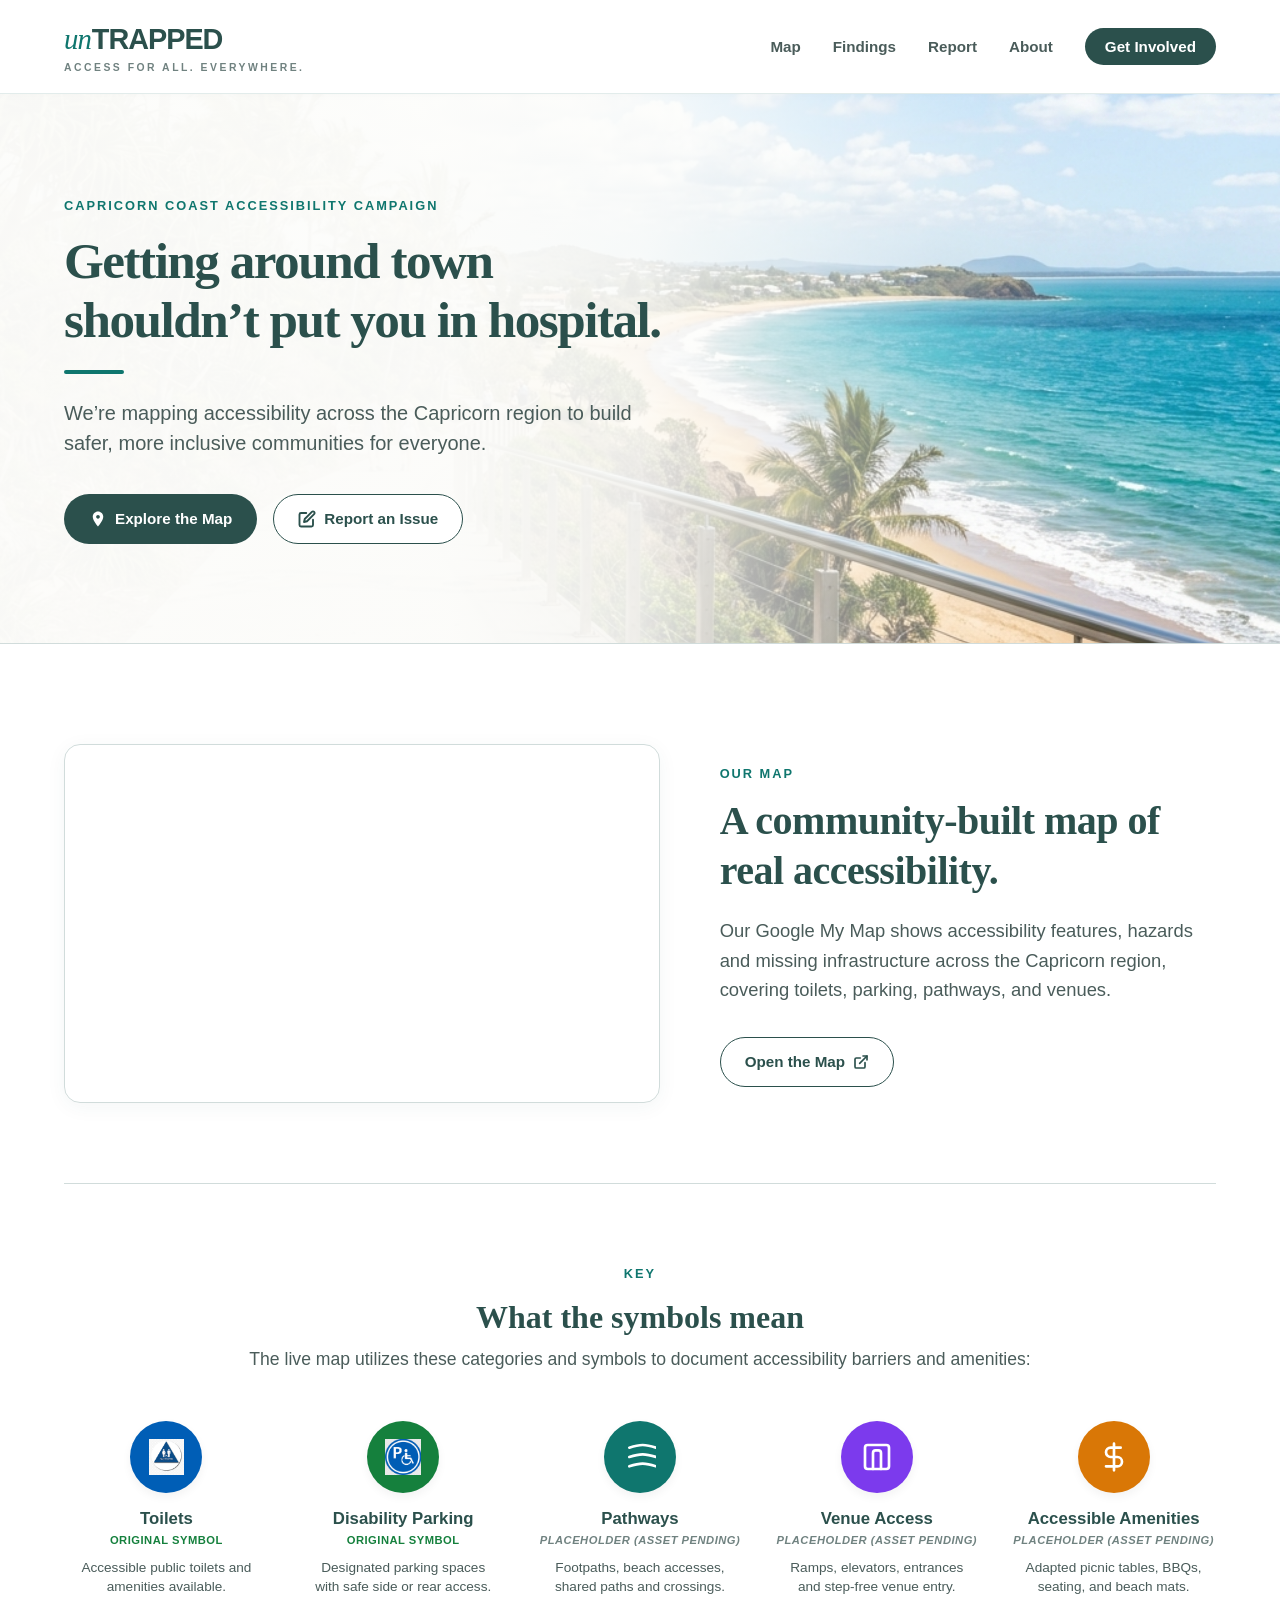
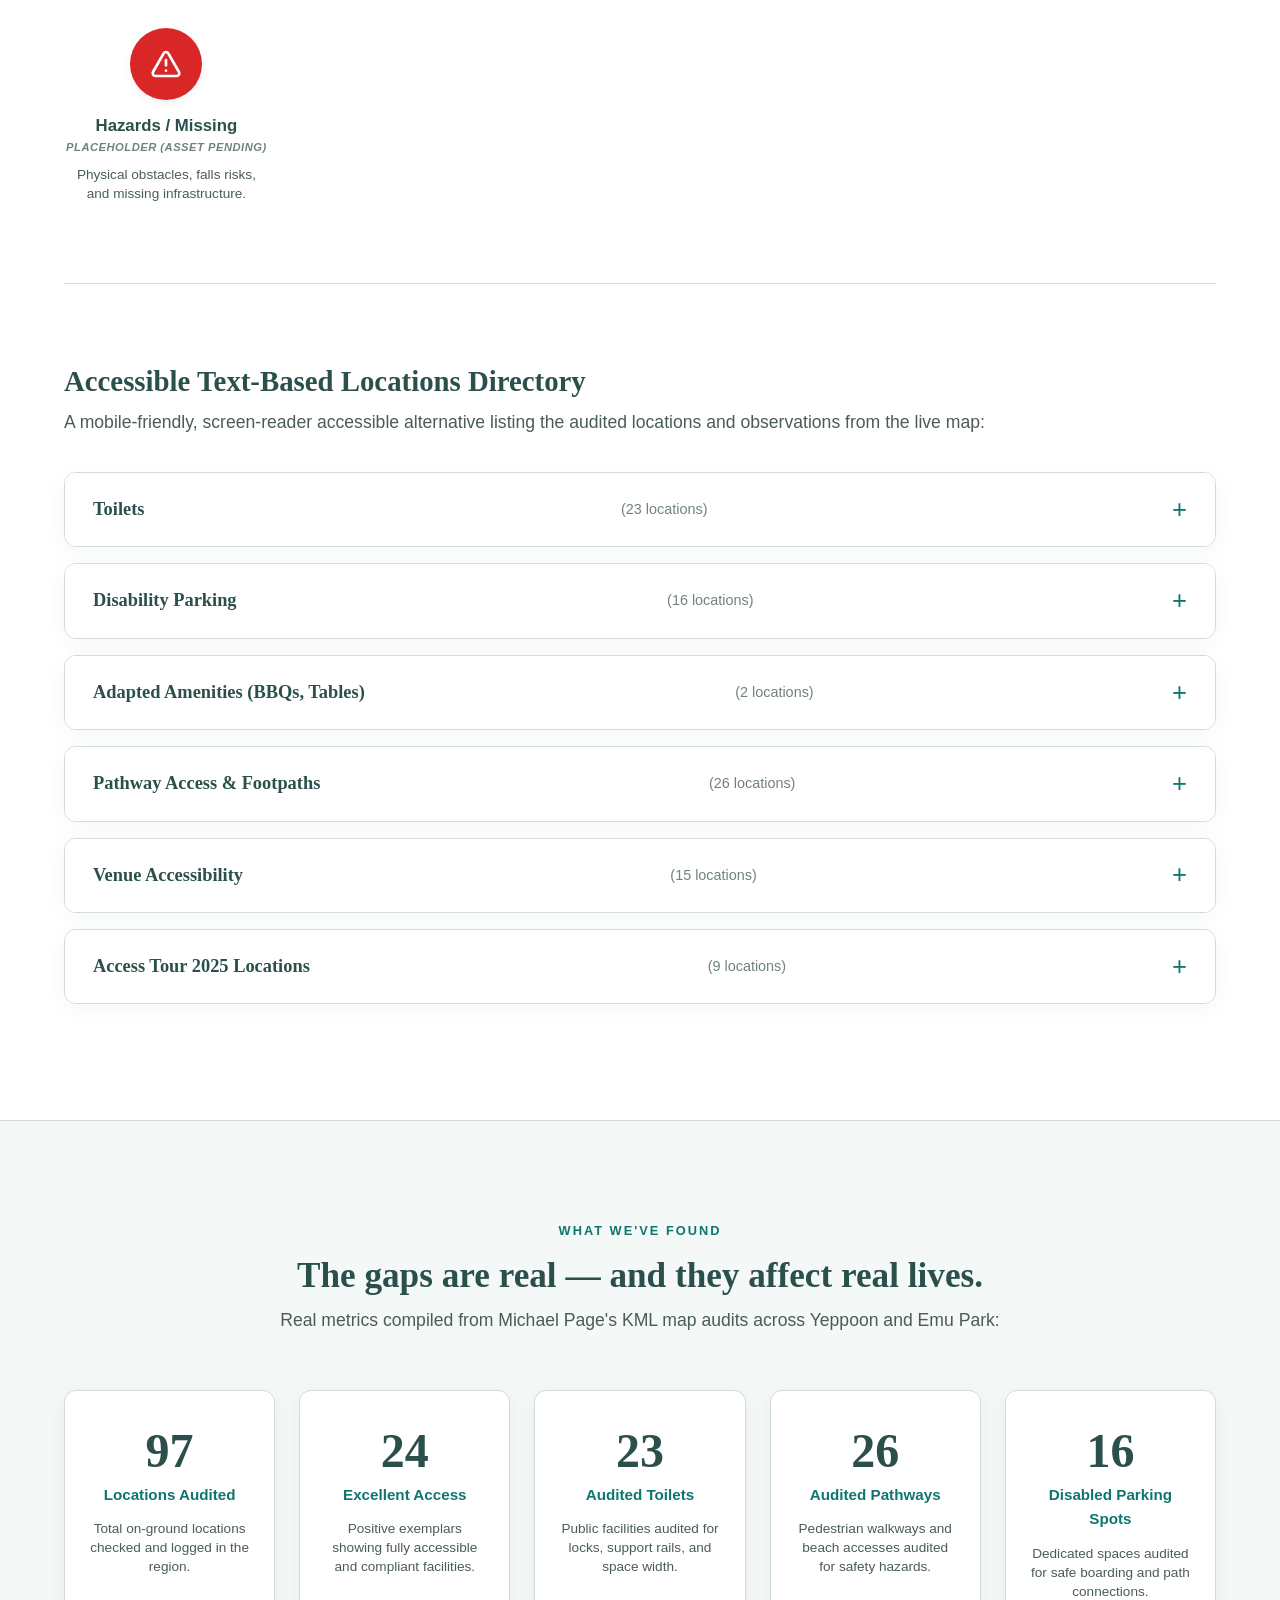
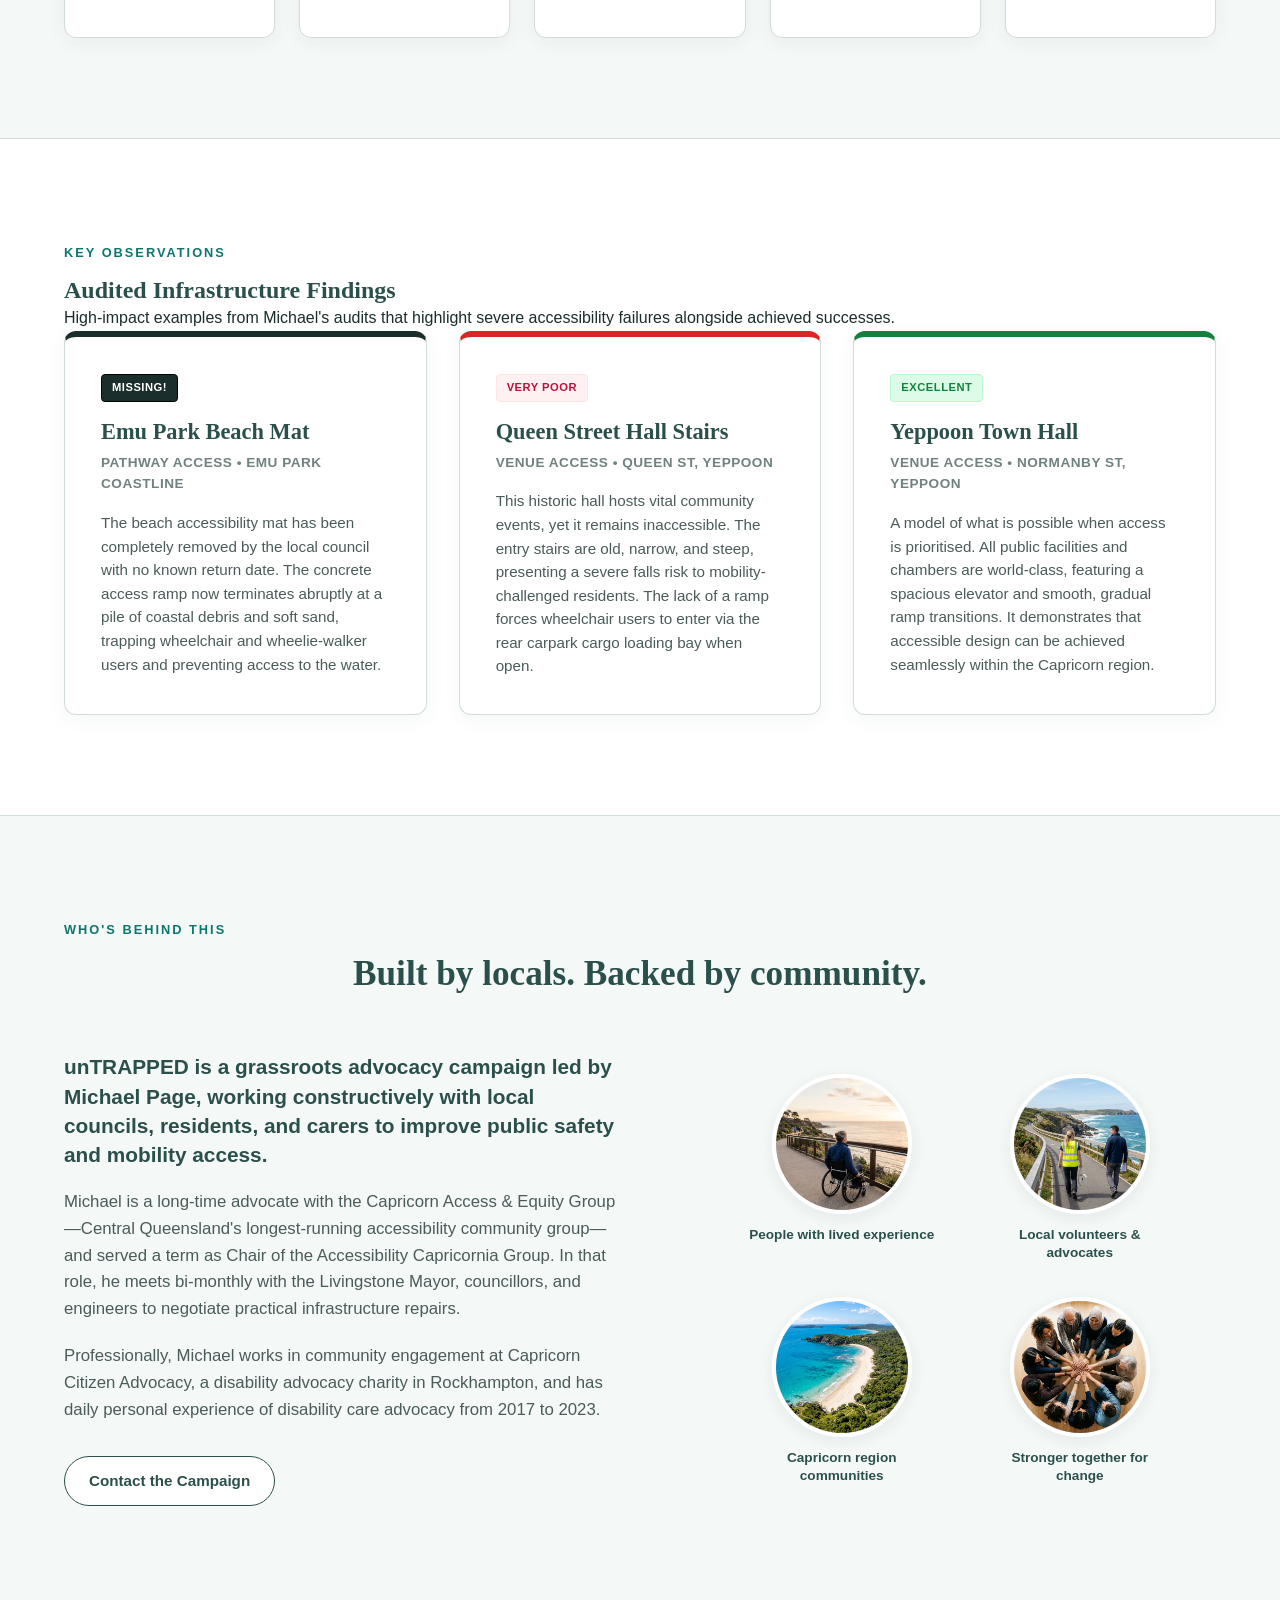
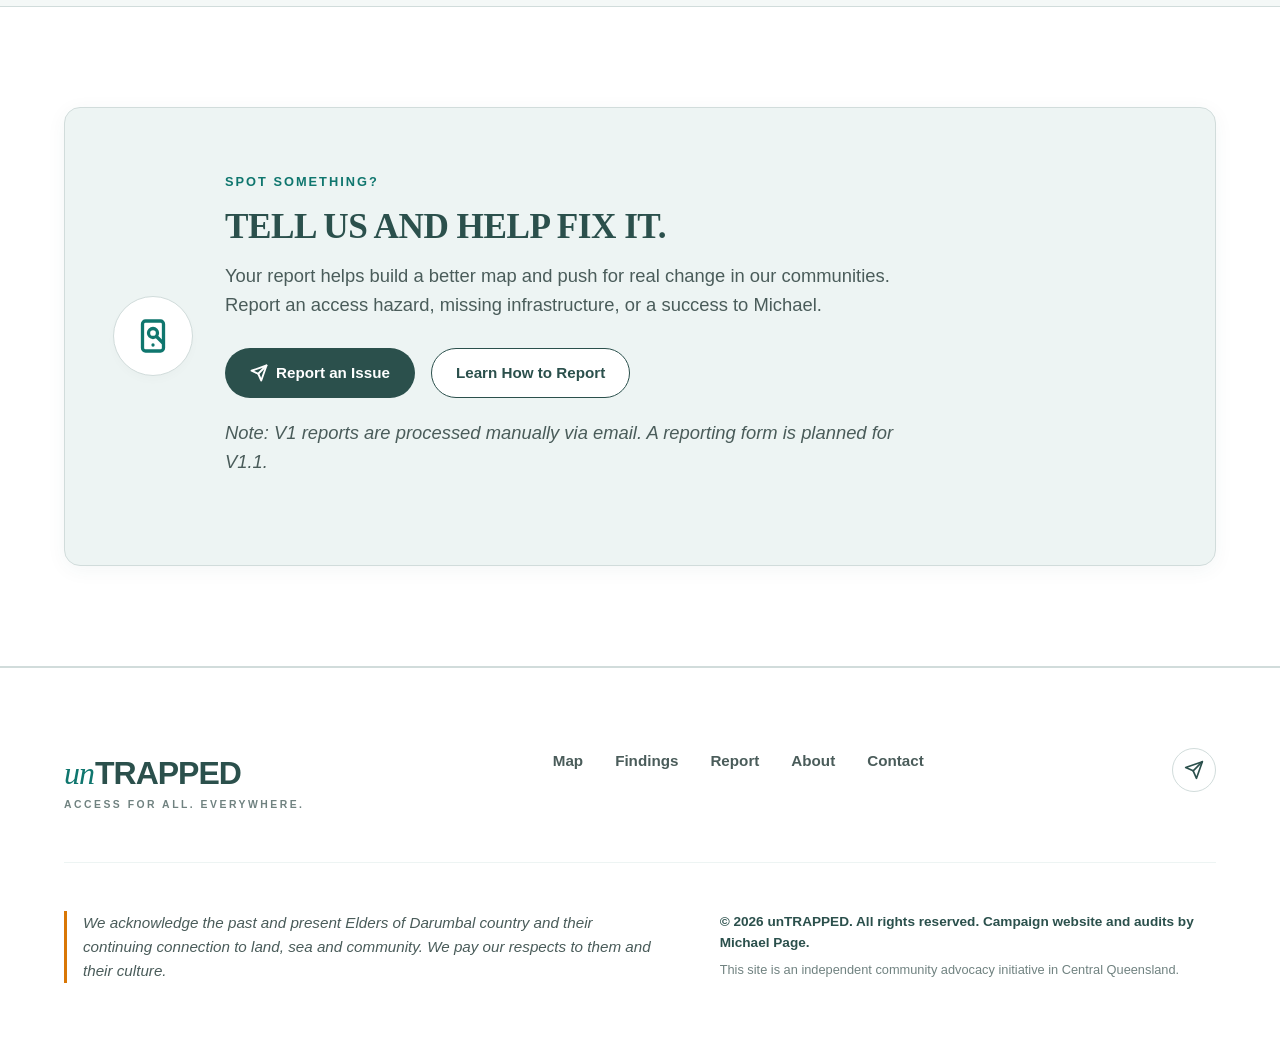
==== commit 65b76ea6: "style: add key status labels to distinguish original symbols" ====
--- a/index.html
+++ b/index.html
@@ -115,18 +115,20 @@
             <!-- 1. Toilets -->
             <div class="key-item">
               <div class="key-circle circle-toilet">
-                <img src="assets/icon-toilet-v2.png" alt="" class="key-img-asset">
+                <img src="assets/icon-toilet-v2.png" alt="Original Toilet Symbol" class="key-img-asset">
               </div>
               <h4>Toilets</h4>
+              <span class="key-status key-status-original">Original Symbol</span>
               <p>Accessible public toilets and amenities available.</p>
             </div>
             
             <!-- 2. Disability Parking -->
             <div class="key-item">
               <div class="key-circle circle-parking">
-                <img src="assets/icon-parking-v2.png" alt="" class="key-img-asset">
+                <img src="assets/icon-parking-v2.png" alt="Original Parking Symbol" class="key-img-asset">
               </div>
               <h4>Disability Parking</h4>
+              <span class="key-status key-status-original">Original Symbol</span>
               <p>Designated parking spaces with safe side or rear access.</p>
             </div>
             
@@ -134,11 +136,12 @@
             <div class="key-item">
               <div class="key-circle circle-pathways">
                 <!-- Pathway SVG -->
-                <svg viewBox="0 0 24 24" fill="none" stroke="currentColor" stroke-width="2" stroke-linecap="round" stroke-linejoin="round">
+                <svg viewBox="0 0 24 24" fill="none" stroke="currentColor" stroke-width="2" stroke-linecap="round" stroke-linejoin="round" aria-hidden="true">
                   <path d="M4 19c3-1 6-2 10-2s7 1 10 2M4 12c3-1 6-2 10-2s7 1 10 2M4 5c3-1 6-2 10-2s7 1 10 2"/>
                 </svg>
               </div>
               <h4>Pathways</h4>
+              <span class="key-status key-status-placeholder">Placeholder (Asset Pending)</span>
               <p>Footpaths, beach accesses, shared paths and crossings.</p>
             </div>
             
@@ -146,12 +149,13 @@
             <div class="key-item">
               <div class="key-circle circle-venues">
                 <!-- Venue/Building Access SVG -->
-                <svg viewBox="0 0 24 24" fill="none" stroke="currentColor" stroke-width="2" stroke-linecap="round" stroke-linejoin="round">
+                <svg viewBox="0 0 24 24" fill="none" stroke="currentColor" stroke-width="2" stroke-linecap="round" stroke-linejoin="round" aria-hidden="true">
                   <rect x="3" y="3" width="18" height="18" rx="2"></rect>
                   <path d="M9 21V9a2 2 0 0 1 2-2h2a2 2 0 0 1 2 2v12"></path>
                 </svg>
               </div>
               <h4>Venue Access</h4>
+              <span class="key-status key-status-placeholder">Placeholder (Asset Pending)</span>
               <p>Ramps, elevators, entrances and step-free venue entry.</p>
             </div>
             
@@ -159,11 +163,12 @@
             <div class="key-item">
               <div class="key-circle circle-amenities">
                 <!-- BBQ / Table SVG -->
-                <svg viewBox="0 0 24 24" fill="none" stroke="currentColor" stroke-width="2" stroke-linecap="round" stroke-linejoin="round">
+                <svg viewBox="0 0 24 24" fill="none" stroke="currentColor" stroke-width="2" stroke-linecap="round" stroke-linejoin="round" aria-hidden="true">
                   <path d="M12 2v20M17 5H9.5a3.5 3.5 0 0 0 0 7h5a3.5 3.5 0 0 1 0 7H6"></path>
                 </svg>
               </div>
               <h4>Accessible Amenities</h4>
+              <span class="key-status key-status-placeholder">Placeholder (Asset Pending)</span>
               <p>Adapted picnic tables, BBQs, seating, and beach mats.</p>
             </div>
             
@@ -171,13 +176,14 @@
             <div class="key-item">
               <div class="key-circle circle-hazards">
                 <!-- Warning SVG -->
-                <svg viewBox="0 0 24 24" fill="none" stroke="currentColor" stroke-width="2" stroke-linecap="round" stroke-linejoin="round">
+                <svg viewBox="0 0 24 24" fill="none" stroke="currentColor" stroke-width="2" stroke-linecap="round" stroke-linejoin="round" aria-hidden="true">
                   <path d="m21.73 18-8-14a2 2 0 0 0-3.48 0l-8 14A2 2 0 0 0 4 21h16a2 2 0 0 0 1.73-3Z"></path>
                   <line x1="12" y1="9" x2="12" y2="13"></line>
                   <line x1="12" y1="17" x2="12.01" y2="17"></line>
                 </svg>
               </div>
               <h4>Hazards / Missing</h4>
+              <span class="key-status key-status-placeholder">Placeholder (Asset Pending)</span>
               <p>Physical obstacles, falls risks, and missing infrastructure.</p>
             </div>
           </div>
--- a/style.css
+++ b/style.css
@@ -425,7 +425,25 @@
   font-size: 1.05rem;
   font-weight: 700;
   color: var(--brand-forest);
-  margin-bottom: 6px;
+  margin-bottom: 2px;
+}
+
+.key-status {
+  display: inline-block;
+  font-size: 0.7rem;
+  font-weight: 700;
+  text-transform: uppercase;
+  margin-bottom: 8px;
+  letter-spacing: 0.5px;
+}
+
+.key-status-original {
+  color: var(--brand-green);
+}
+
+.key-status-placeholder {
+  color: var(--text-muted);
+  font-style: italic;
 }
 
 .key-item p {
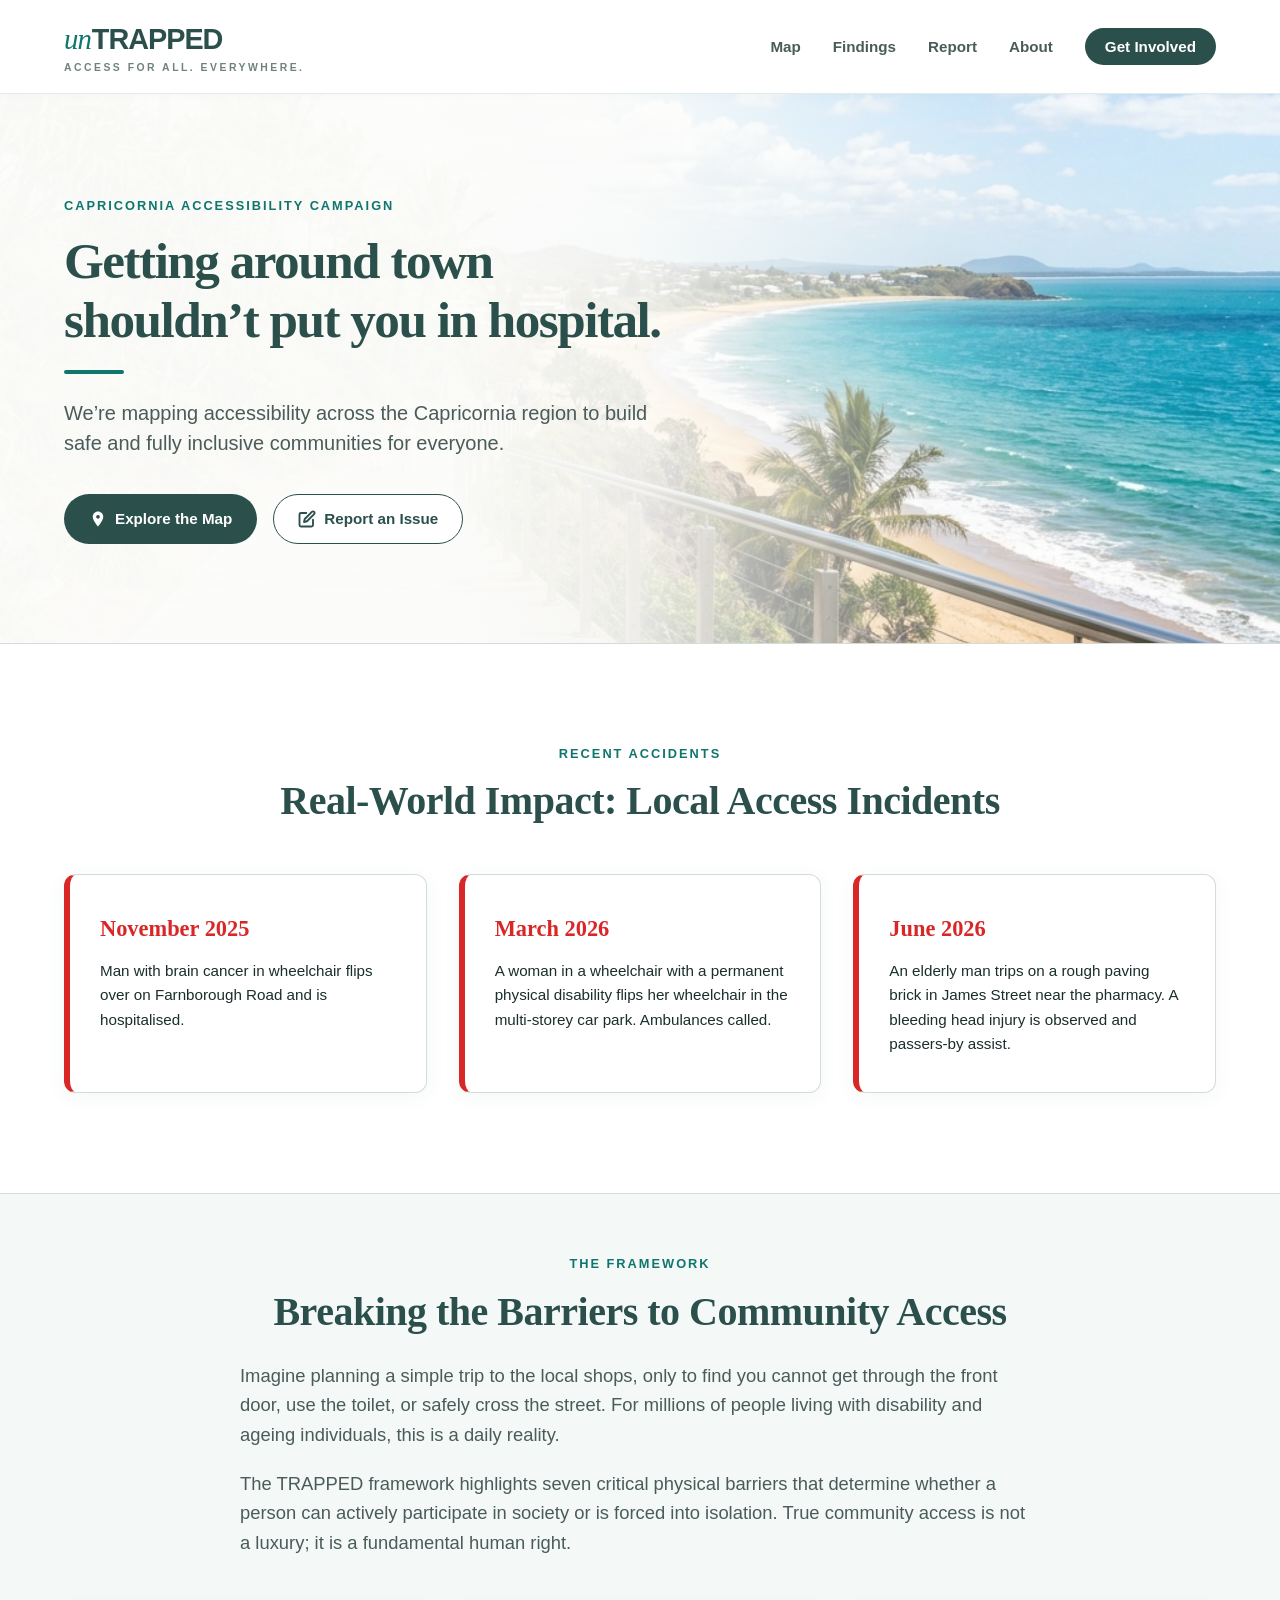
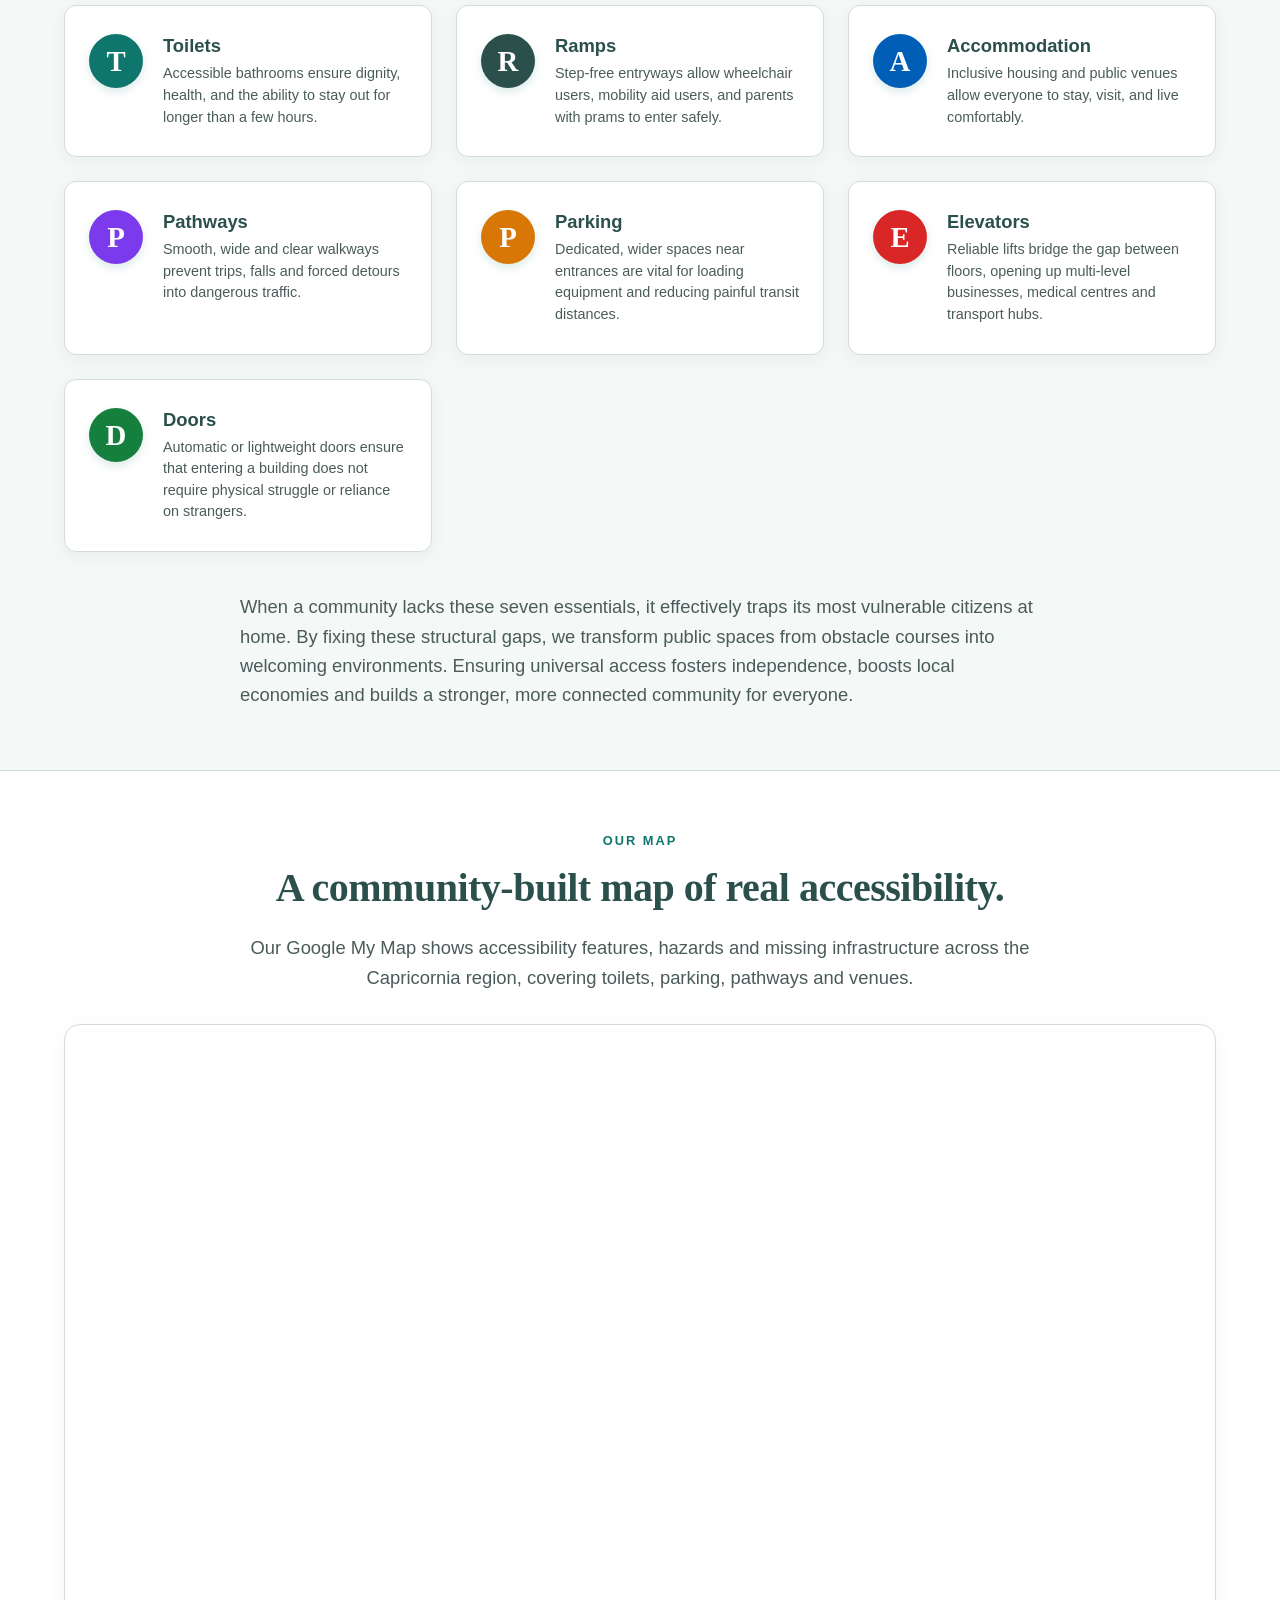
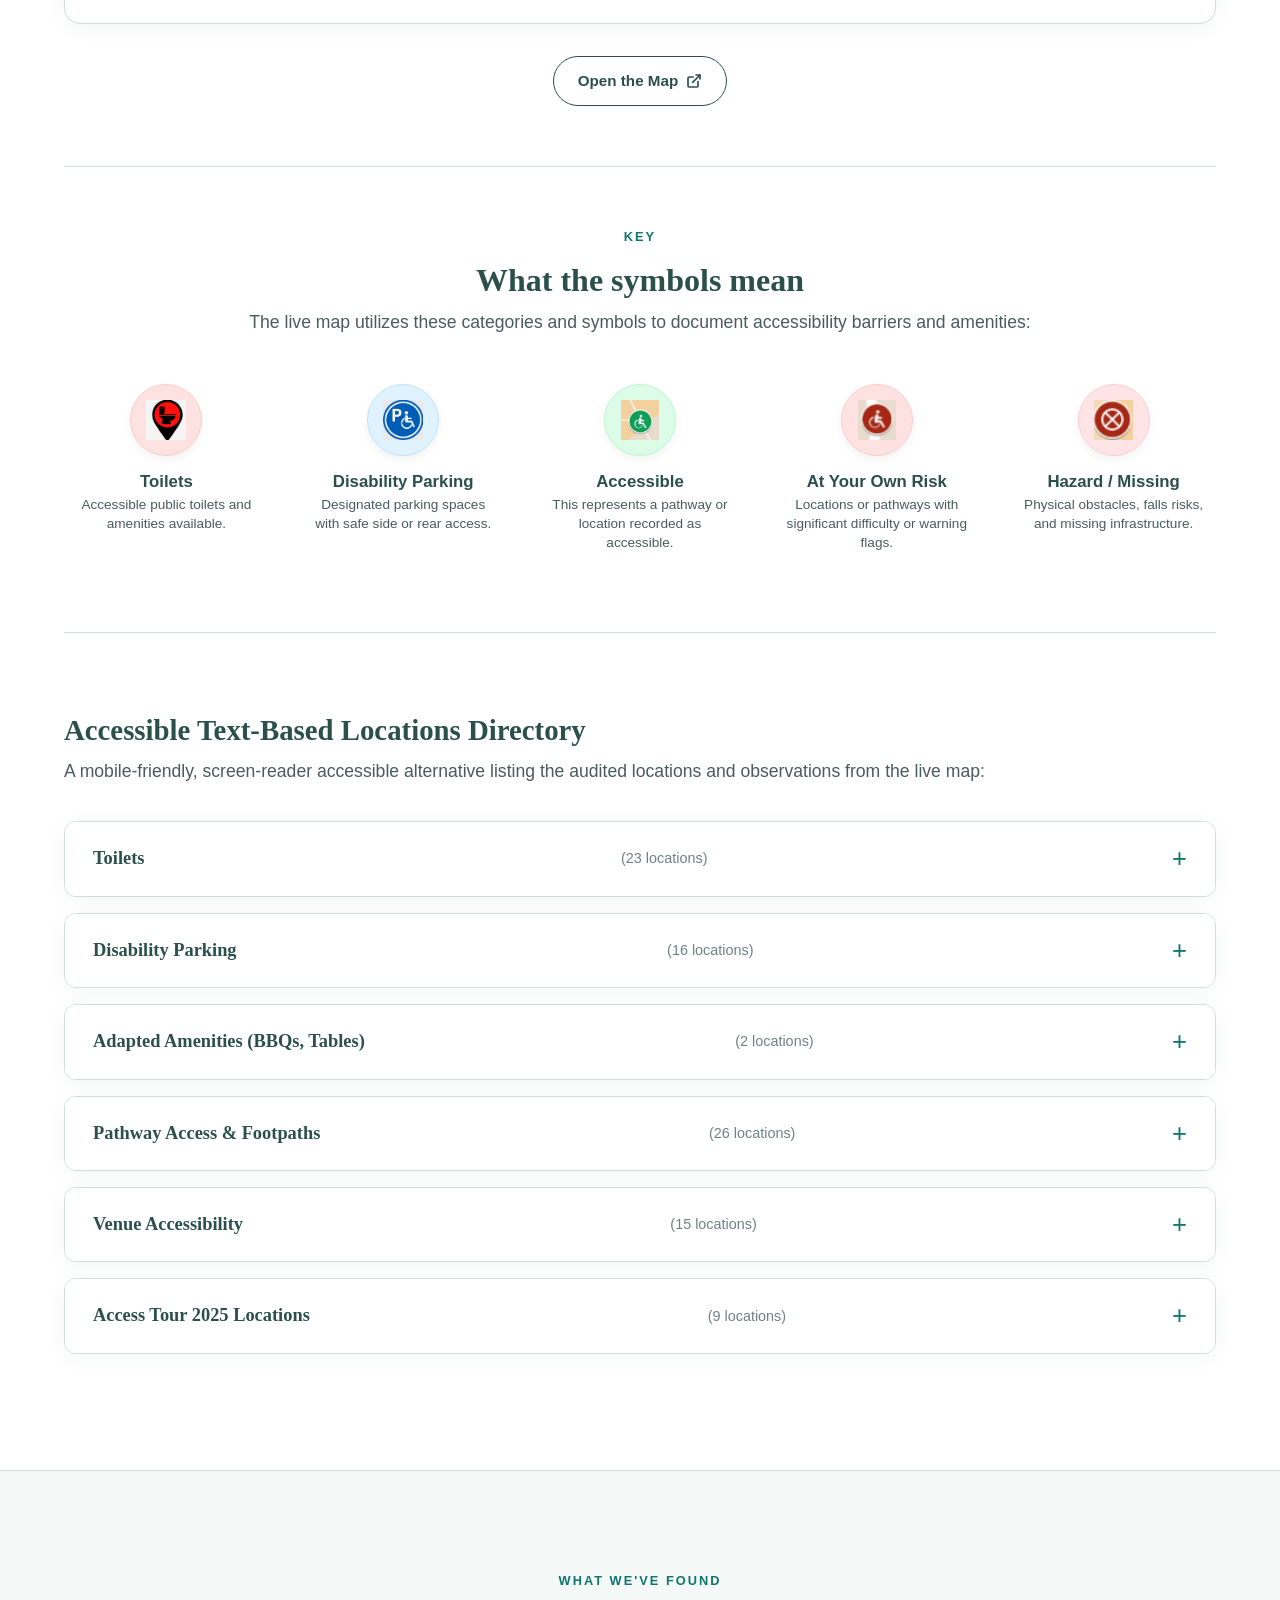
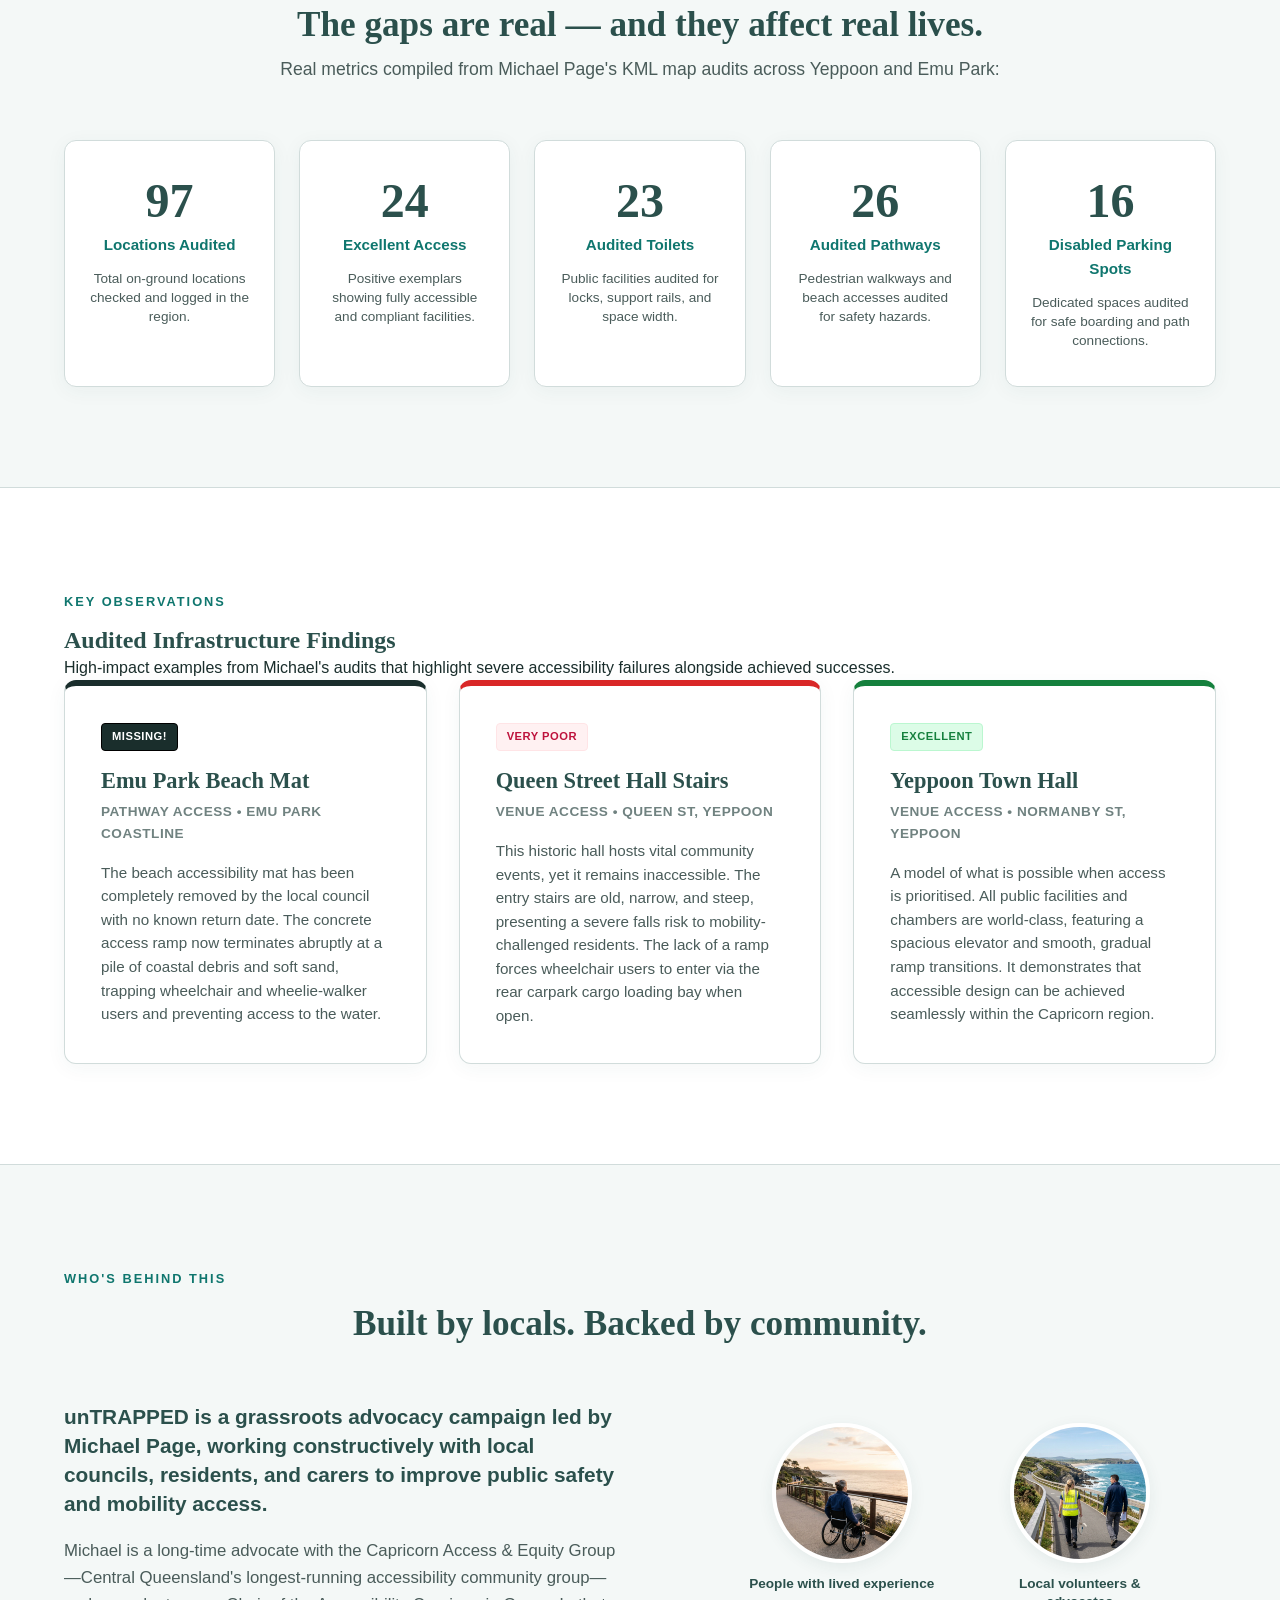
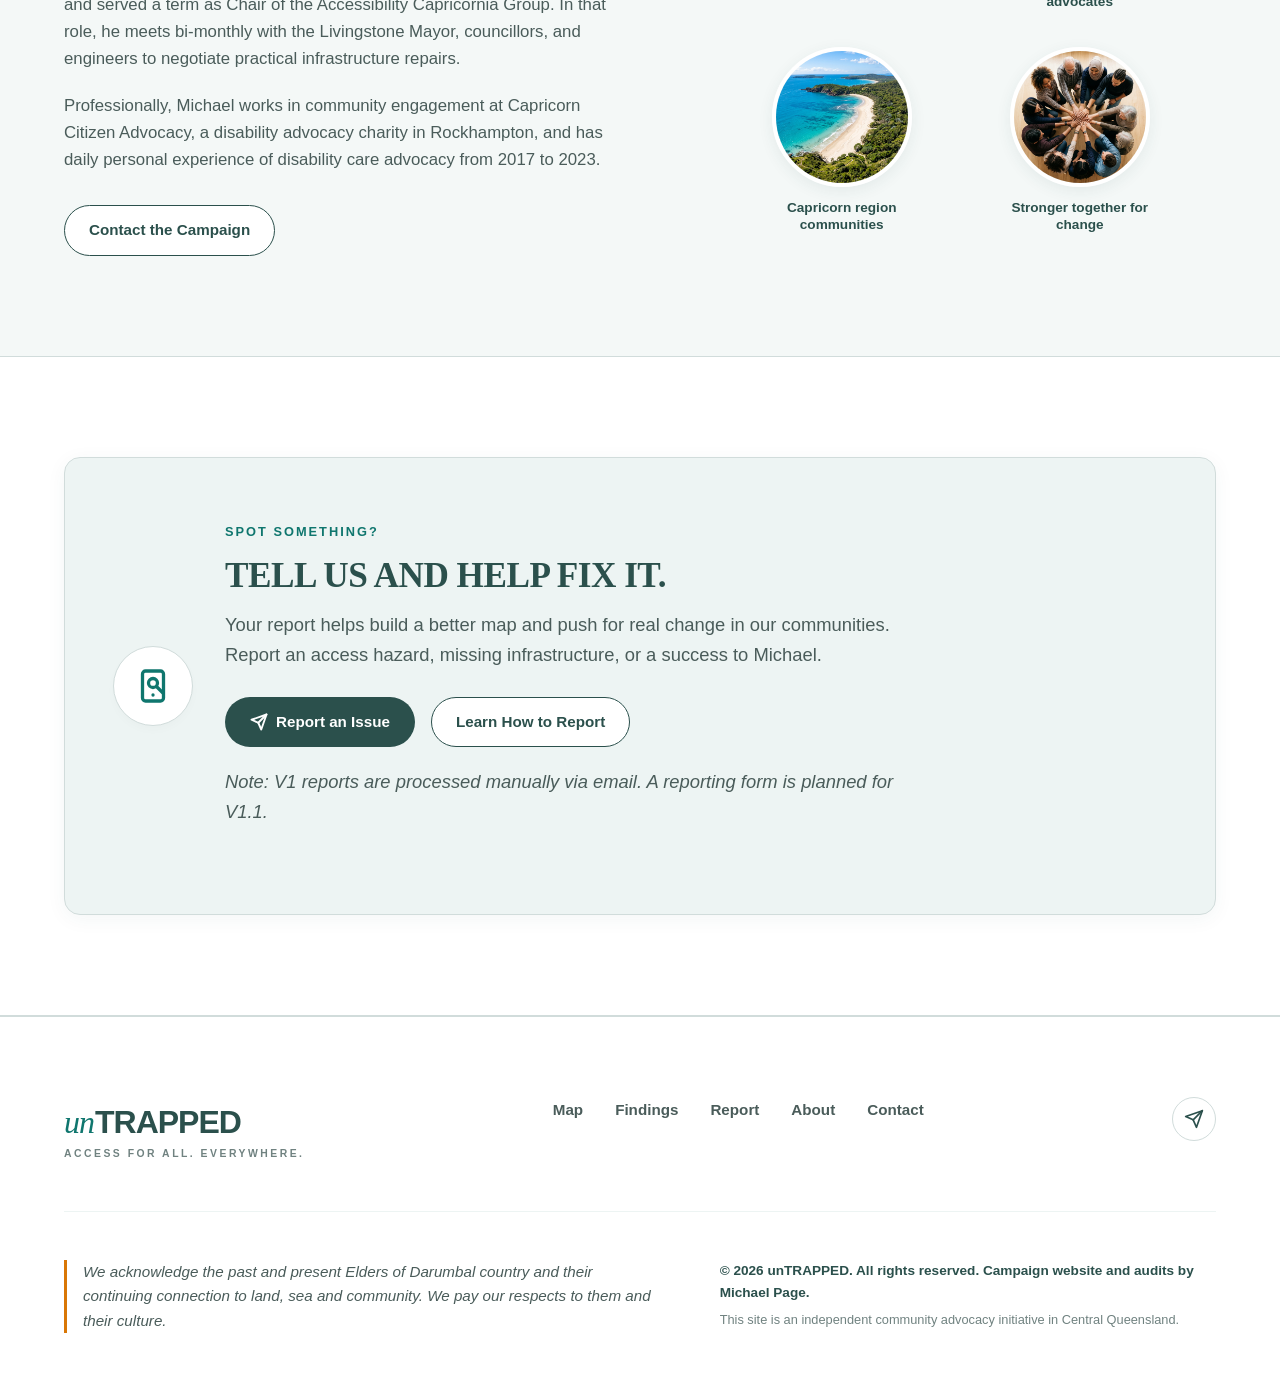
==== commit 1d6b5b53: "feat: implement campaign wording updates, incident cards, TRAPPED framework, vertical map layout and" ====
--- a/index.html
+++ b/index.html
@@ -34,16 +34,16 @@
   </header>
 
   <main id="main-content">
-    
+
     <!-- Hero Section -->
     <section class="hero-section">
       <div class="hero-bg-overlay"></div>
       <div class="hero-container">
-        <span class="hero-tag">Capricorn Coast Accessibility Campaign</span>
+        <span class="hero-tag">Capricornia Accessibility Campaign</span>
         <h1 class="hero-title">Getting around town shouldn’t put you in hospital.</h1>
         <div class="hero-divider"></div>
         <p class="hero-subtitle">
-          We’re mapping accessibility across the Capricorn region to build safer, more inclusive communities for everyone.
+          We’re mapping accessibility across the Capricornia region to build safe and fully inclusive communities for everyone.
         </p>
         <div class="hero-actions">
           <a href="#map-section" class="btn btn-primary">
@@ -65,125 +65,203 @@
       </div>
     </section>
 
+    <!-- Incident Cards Section -->
+    <section class="incidents-section">
+      <div class="section-container">
+        <span class="section-badge center">RECENT ACCIDENTS</span>
+        <h2 class="section-title text-center" style="text-align: center; margin-bottom: 48px;">Real-World Impact: Local Access Incidents</h2>
+        <div class="incidents-grid">
+          <!-- Card 1 -->
+          <article class="incident-card">
+            <div class="incident-date">November 2025</div>
+            <p class="incident-body">
+              Man with brain cancer in wheelchair flips over on Farnborough Road and is hospitalised.
+            </p>
+          </article>
+          <!-- Card 2 -->
+          <article class="incident-card">
+            <div class="incident-date">March 2026</div>
+            <p class="incident-body">
+              A woman in a wheelchair with a permanent physical disability flips her wheelchair in the multi-storey car park. Ambulances called.
+            </p>
+          </article>
+          <!-- Card 3 -->
+          <article class="incident-card">
+            <div class="incident-date">June 2026</div>
+            <p class="incident-body">
+              An elderly man trips on a rough paving brick in James Street near the pharmacy. A bleeding head injury is observed and passers-by assist.
+            </p>
+          </article>
+        </div>
+      </div>
+    </section>
+
+    <!-- TRAPPED Framework Section -->
+    <section class="trapped-section">
+      <div class="section-container" style="padding-top: 60px; padding-bottom: 60px;">
+        <span class="section-badge center">THE FRAMEWORK</span>
+        <h2 class="section-title text-center" style="text-align: center; margin-bottom: 24px;">Breaking the Barriers to Community Access</h2>
+
+        <div class="trapped-intro" style="font-size: 1.15rem; color: var(--text-secondary); line-height: 1.6; max-width: var(--container-width-narrow); margin: 0 auto 48px;">
+          <p style="margin-bottom: 20px;">
+            Imagine planning a simple trip to the local shops, only to find you cannot get through the front door, use the toilet, or safely cross the street. For millions of people living with disability and ageing individuals, this is a daily reality.
+          </p>
+          <p>
+            The TRAPPED framework highlights seven critical physical barriers that determine whether a person can actively participate in society or is forced into isolation. True community access is not a luxury; it is a fundamental human right.
+          </p>
+        </div>
+
+        <div class="trapped-grid">
+          <!-- T -->
+          <div class="trapped-card">
+            <div class="trapped-badge">T</div>
+            <div class="trapped-info">
+              <h3>Toilets</h3>
+              <p>Accessible bathrooms ensure dignity, health, and the ability to stay out for longer than a few hours.</p>
+            </div>
+          </div>
+          <!-- R -->
+          <div class="trapped-card">
+            <div class="trapped-badge">R</div>
+            <div class="trapped-info">
+              <h3>Ramps</h3>
+              <p>Step-free entryways allow wheelchair users, mobility aid users, and parents with prams to enter safely.</p>
+            </div>
+          </div>
+          <!-- A -->
+          <div class="trapped-card">
+            <div class="trapped-badge">A</div>
+            <div class="trapped-info">
+              <h3>Accommodation</h3>
+              <p>Inclusive housing and public venues allow everyone to stay, visit, and live comfortably.</p>
+            </div>
+          </div>
+          <!-- P -->
+          <div class="trapped-card">
+            <div class="trapped-badge">P</div>
+            <div class="trapped-info">
+              <h3>Pathways</h3>
+              <p>Smooth, wide and clear walkways prevent trips, falls and forced detours into dangerous traffic.</p>
+            </div>
+          </div>
+          <!-- P -->
+          <div class="trapped-card">
+            <div class="trapped-badge">P</div>
+            <div class="trapped-info">
+              <h3>Parking</h3>
+              <p>Dedicated, wider spaces near entrances are vital for loading equipment and reducing painful transit distances.</p>
+            </div>
+          </div>
+          <!-- E -->
+          <div class="trapped-card">
+            <div class="trapped-badge">E</div>
+            <div class="trapped-info">
+              <h3>Elevators</h3>
+              <p>Reliable lifts bridge the gap between floors, opening up multi-level businesses, medical centres and transport hubs.</p>
+            </div>
+          </div>
+          <!-- D -->
+          <div class="trapped-card">
+            <div class="trapped-badge">D</div>
+            <div class="trapped-info">
+              <h3>Doors</h3>
+              <p>Automatic or lightweight doors ensure that entering a building does not require physical struggle or reliance on strangers.</p>
+            </div>
+          </div>
+        </div>
+
+        <div class="trapped-outro" style="font-size: 1.15rem; color: var(--text-secondary); line-height: 1.6; max-width: var(--container-width-narrow); margin: 40px auto 0;">
+          <p>
+            When a community lacks these seven essentials, it effectively traps its most vulnerable citizens at home. By fixing these structural gaps, we transform public spaces from obstacle courses into welcoming environments. Ensuring universal access fosters independence, boosts local economies and builds a stronger, more connected community for everyone.
+          </p>
+        </div>
+      </div>
+    </section>
+
     <!-- Map & Key Section -->
     <section id="map-section" class="map-section">
-      <div class="section-container">
-        
-        <div class="map-grid">
-          <!-- Left: Iframe Map -->
-          <div class="map-left-col">
-            <div class="map-wrapper">
-              <iframe 
-                src="https://www.google.com/maps/d/embed?mid=1mOXyoupEm3Pc8QmL-Yvrxrqt9eIsG48" 
-                title="unTRAPPED Google My Map showing accessibility ratings in Yeppoon and Emu Park" 
-                loading="lazy">
-              </iframe>
-            </div>
-          </div>
-          
-          <!-- Right: Text Content -->
-          <div class="map-right-col">
-            <span class="section-badge">OUR MAP</span>
-            <h2 class="section-title">A community-built map of real accessibility.</h2>
-            <p class="section-desc">
-              Our Google My Map shows accessibility features, hazards and missing infrastructure across the Capricorn region, covering toilets, parking, pathways, and venues.
-            </p>
-            <div class="map-actions">
-              <a href="https://www.google.com/maps/d/viewer?mid=1mOXyoupEm3Pc8QmL-Yvrxrqt9eIsG48" target="_blank" rel="noopener noreferrer" class="btn btn-secondary btn-map-external">
-                Open the Map
-                <!-- Inline External Link SVG -->
-                <svg class="btn-icon-right" viewBox="0 0 24 24" fill="none" stroke="currentColor" stroke-width="2.5" stroke-linecap="round" stroke-linejoin="round" aria-hidden="true">
-                  <path d="M18 13v6a2 2 0 0 1-2 2H5a2 2 0 0 1-2-2V8a2 2 0 0 1 2-2h6"></path>
-                  <polyline points="15 3 21 3 21 9"></polyline>
-                  <line x1="10" y1="14" x2="21" y2="3"></line>
-                </svg>
-                <span class="sr-only">(opens in a new tab)</span>
-              </a>
-            </div>
+      <div class="section-container" style="padding-top: 60px;">
+
+        <div class="map-vertical-layout">
+          <span class="section-badge center">OUR MAP</span>
+          <h2 class="section-title text-center" style="text-align: center;">A community-built map of real accessibility.</h2>
+          <p class="section-desc text-center" style="text-align: center; max-width: var(--container-width-narrow); margin: 0 auto 32px;">
+            Our Google My Map shows accessibility features, hazards and missing infrastructure across the Capricornia region, covering toilets, parking, pathways and venues.
+          </p>
+
+          <div class="map-wrapper">
+            <iframe
+              src="https://www.google.com/maps/d/embed?mid=1mOXyoupEm3Pc8QmL-Yvrxrqt9eIsG48"
+              title="unTRAPPED Google My Map showing accessibility ratings in Yeppoon and Emu Park"
+              loading="lazy">
+            </iframe>
+          </div>
+
+          <div class="map-actions" style="margin-top: 32px; display: flex; justify-content: center; margin-bottom: 60px;">
+            <a href="https://www.google.com/maps/d/viewer?mid=1mOXyoupEm3Pc8QmL-Yvrxrqt9eIsG48" target="_blank" rel="noopener noreferrer" class="btn btn-secondary btn-map-external">
+              Open the Map
+              <!-- Inline External Link SVG -->
+              <svg class="btn-icon-right" viewBox="0 0 24 24" fill="none" stroke="currentColor" stroke-width="2.5" stroke-linecap="round" stroke-linejoin="round" aria-hidden="true">
+                <path d="M18 13v6a2 2 0 0 1-2 2H5a2 2 0 0 1-2-2V8a2 2 0 0 1 2-2h6"></path>
+                <polyline points="15 3 21 3 21 9"></polyline>
+                <line x1="10" y1="14" x2="21" y2="3"></line>
+              </svg>
+              <span class="sr-only">(opens in a new tab)</span>
+            </a>
           </div>
         </div>
 
         <!-- Clearly Labelled Symbols Key -->
-        <div class="symbols-key">
+        <div class="symbols-key" style="padding-top: 60px;">
           <span class="section-badge center">KEY</span>
           <h3 class="key-section-title">What the symbols mean</h3>
           <p class="key-section-subtitle">
             The live map utilizes these categories and symbols to document accessibility barriers and amenities:
           </p>
-          
+
           <div class="key-grid">
             <!-- 1. Toilets -->
             <div class="key-item">
-              <div class="key-circle circle-toilet">
-                <img src="assets/icon-toilet-v2.png" alt="Original Toilet Symbol" class="key-img-asset">
+              <div class="key-circle circle-toilet-new">
+                <img src="assets/icon-toilet-red.png" alt="" class="key-img-asset">
               </div>
               <h4>Toilets</h4>
-              <span class="key-status key-status-original">Original Symbol</span>
               <p>Accessible public toilets and amenities available.</p>
             </div>
-            
+
             <!-- 2. Disability Parking -->
             <div class="key-item">
-              <div class="key-circle circle-parking">
-                <img src="assets/icon-parking-v2.png" alt="Original Parking Symbol" class="key-img-asset">
+              <div class="key-circle circle-parking-new">
+                <img src="assets/icon-parking-v2.png" alt="" class="key-img-asset">
               </div>
               <h4>Disability Parking</h4>
-              <span class="key-status key-status-original">Original Symbol</span>
               <p>Designated parking spaces with safe side or rear access.</p>
             </div>
-            
-            <!-- 3. Pathways -->
+
+            <!-- 3. Accessible -->
             <div class="key-item">
-              <div class="key-circle circle-pathways">
-                <!-- Pathway SVG -->
-                <svg viewBox="0 0 24 24" fill="none" stroke="currentColor" stroke-width="2" stroke-linecap="round" stroke-linejoin="round" aria-hidden="true">
-                  <path d="M4 19c3-1 6-2 10-2s7 1 10 2M4 12c3-1 6-2 10-2s7 1 10 2M4 5c3-1 6-2 10-2s7 1 10 2"/>
-                </svg>
+              <div class="key-circle circle-accessible-new">
+                <img src="assets/icon-accessible.png" alt="" class="key-img-asset">
               </div>
-              <h4>Pathways</h4>
-              <span class="key-status key-status-placeholder">Placeholder (Asset Pending)</span>
-              <p>Footpaths, beach accesses, shared paths and crossings.</p>
-            </div>
-            
-            <!-- 4. Venue Access -->
+              <h4>Accessible</h4>
+              <p>This represents a pathway or location recorded as accessible.</p>
+            </div>
+
+            <!-- 4. At Your Own Risk -->
             <div class="key-item">
-              <div class="key-circle circle-venues">
-                <!-- Venue/Building Access SVG -->
-                <svg viewBox="0 0 24 24" fill="none" stroke="currentColor" stroke-width="2" stroke-linecap="round" stroke-linejoin="round" aria-hidden="true">
-                  <rect x="3" y="3" width="18" height="18" rx="2"></rect>
-                  <path d="M9 21V9a2 2 0 0 1 2-2h2a2 2 0 0 1 2 2v12"></path>
-                </svg>
+              <div class="key-circle circle-risk-new">
+                <img src="assets/icon-at-your-own-risk.png" alt="" class="key-img-asset">
               </div>
-              <h4>Venue Access</h4>
-              <span class="key-status key-status-placeholder">Placeholder (Asset Pending)</span>
-              <p>Ramps, elevators, entrances and step-free venue entry.</p>
-            </div>
-            
-            <!-- 5. Accessible Amenities -->
+              <h4>At Your Own Risk</h4>
+              <p>Locations or pathways with significant difficulty or warning flags.</p>
+            </div>
+
+            <!-- 5. Hazard / Missing -->
             <div class="key-item">
-              <div class="key-circle circle-amenities">
-                <!-- BBQ / Table SVG -->
-                <svg viewBox="0 0 24 24" fill="none" stroke="currentColor" stroke-width="2" stroke-linecap="round" stroke-linejoin="round" aria-hidden="true">
-                  <path d="M12 2v20M17 5H9.5a3.5 3.5 0 0 0 0 7h5a3.5 3.5 0 0 1 0 7H6"></path>
-                </svg>
+              <div class="key-circle circle-hazard-new">
+                <img src="assets/icon-hazard-missing.png" alt="" class="key-img-asset">
               </div>
-              <h4>Accessible Amenities</h4>
-              <span class="key-status key-status-placeholder">Placeholder (Asset Pending)</span>
-              <p>Adapted picnic tables, BBQs, seating, and beach mats.</p>
-            </div>
-            
-            <!-- 6. Hazards / Missing -->
-            <div class="key-item">
-              <div class="key-circle circle-hazards">
-                <!-- Warning SVG -->
-                <svg viewBox="0 0 24 24" fill="none" stroke="currentColor" stroke-width="2" stroke-linecap="round" stroke-linejoin="round" aria-hidden="true">
-                  <path d="m21.73 18-8-14a2 2 0 0 0-3.48 0l-8 14A2 2 0 0 0 4 21h16a2 2 0 0 0 1.73-3Z"></path>
-                  <line x1="12" y1="9" x2="12" y2="13"></line>
-                  <line x1="12" y1="17" x2="12.01" y2="17"></line>
-                </svg>
-              </div>
-              <h4>Hazards / Missing</h4>
-              <span class="key-status key-status-placeholder">Placeholder (Asset Pending)</span>
+              <h4>Hazard / Missing</h4>
               <p>Physical obstacles, falls risks, and missing infrastructure.</p>
             </div>
           </div>
@@ -262,7 +340,7 @@
       <li class="location-item">
         <div class="location-header">
           <span class="location-name">Walking route to Toilet</span>
-          
+
         </div>
         <p class="location-desc">Enter the showgrounds through the gate, turn right and walk to a ramp, and you will find the toilet to your right.</p>
       </li>
@@ -297,7 +375,7 @@
       <li class="location-item">
         <div class="location-header">
           <span class="location-name">TOILET - disabled [BROKEN!!!]</span>
-          
+
         </div>
         <p class="location-desc">THIS TOILET IS OUT OF ORDER A public toilet adjacent to the bus stop that caters for wheelchairs. However, the space is slightly small for electric wheelchairs. Entrance is relatively narrow. Used by the public extensively so will not be cleanest....</p>
       </li>
@@ -346,14 +424,14 @@
       <li class="location-item">
         <div class="location-header">
           <span class="location-name">ACCESSIBILITY - [NO!]</span>
-          
+
         </div>
         <p class="location-desc">This pathway is inaccessible via any mobility device due to there being no cut-out on the gutter.</p>
       </li>
       <li class="location-item">
         <div class="location-header">
           <span class="location-name">STAIRS TO REAR WHEELCHAIR ACCESS</span>
-          
+
         </div>
         <p class="location-desc">Alternative route: take wheelchair via the car park to the back side-entrance. If in a vehicle there is a loading bay for drop-off (but it is sometimes occupied)</p>
       </li>
@@ -540,7 +618,7 @@
       <li class="location-item">
         <div class="location-header">
           <span class="location-name">PATHWAY - acceptable</span>
-          
+
         </div>
         <p class="location-desc">Gradual gradient suitable for electric wheelchairs. Be cautious in wet weather as bricks may be slightly slippery.</p>
       </li>
@@ -554,7 +632,7 @@
       <li class="location-item">
         <div class="location-header">
           <span class="location-name">PATHWAY - [DANGEROUS]</span>
-          
+
         </div>
         <p class="location-desc">*DO NOT USE* No mobility device or mobility-challenged person should use this pathway! The path crosses the path of a steep ramp used by the Surf Life Saving Club for vehicles. The wheels of wheelchairs may unexpectedly turn towards the down ramp. The ramp is too steep for most electric wheelchairs to navigate.</p>
       </li>
@@ -596,7 +674,7 @@
       <li class="location-item">
         <div class="location-header">
           <span class="location-name">PATHWAY [STAIRS]</span>
-          
+
         </div>
         <p class="location-desc">Beach is only accessible via stairs.</p>
       </li>
@@ -619,7 +697,7 @@
           <span class="location-name">ROAD CROSSING [UNSAFE]</span>
           <span class="rating-badge rating-okay">OKAY</span>
         </div>
-        <p class="location-desc">Whilst the area designated for crossing is in itself okay, there are several things to note: 1. The pathway access on the CBD side of this is inaccessible to wheelchairs and most wheelie-walkers. 2. The speed of traffic exiting the round-about is excessive and this area is not highly visible to traffic turning into this part of the road. 3. Uneveness of road surface is a trips risk, and falling here could cause you to fall into on-coming traffic. 4. You will need to take the &quot;long-way&quot; around the surf-life-saving club (pictured), and at least one route is hazardous (see other entries on this map for details) DO NOT BE DECIEVED - THIS AREA IS DANGEROURS</p>
+        <p class="location-desc">Whilst the area designated for crossing is in itself okay, there are several things to note: 1. The pathway access on the CBD side of this is inaccessible to wheelchairs and most wheelie-walkers. 2. The speed of traffic exiting the round-about is excessive and this area is not highly visible to traffic turning into this part of the road. 3. Unevenness of road surface is a trips risk, and falling here could cause you to fall into on-coming traffic. 4. You will need to take the &quot;long-way&quot; around the surf-life-saving club (pictured), and at least one route is hazardous (see other entries on this map for details) DO NOT BE DECEIVED - THIS AREA IS DANGEROUS</p>
       </li>
       <li class="location-item">
         <div class="location-header">
@@ -631,7 +709,7 @@
       <li class="location-item">
         <div class="location-header">
           <span class="location-name">PATHWAY [RISK]</span>
-          
+
         </div>
         <p class="location-desc">This ramp to the toilets and pathways is very steep and may not be suitable for even mobility-scooters.</p>
       </li>
@@ -680,13 +758,13 @@
       <li class="location-item">
         <div class="location-header">
           <span class="location-name">Point 28</span>
-          
+
         </div>
       </li>
       <li class="location-item">
         <div class="location-header">
           <span class="location-name">PATHWAY [RISK]</span>
-          
+
         </div>
         <p class="location-desc">Too steep. Risk of wheelchair tipping or lacking power.</p>
       </li>
@@ -767,13 +845,13 @@
       <li class="location-item">
         <div class="location-header">
           <span class="location-name">Point 8</span>
-          
+
         </div>
       </li>
       <li class="location-item">
         <div class="location-header">
           <span class="location-name">ELEVATOR - [BROKEN]</span>
-          
+
         </div>
         <p class="location-desc">Although spoken about as a temporary closure, this elevator has been out of action for approximately 2-years. There is a ramp available as an alternative but is not universally accessible so *beware*</p>
       </li>
@@ -815,7 +893,7 @@
       <li class="location-item">
         <div class="location-header">
           <span class="location-name">VENUE - pool free</span>
-          
+
         </div>
         <p class="location-desc">Has gentle walk-in to pool. Also has a wheelchair friendly pool entry with railing. NOTE: There is a mobility chair available for use for free ASK THE LIFE GUARDS! ALSO: charging for mobility scooters also available.</p>
       </li>
@@ -833,61 +911,61 @@
       <li class="location-item">
         <div class="location-header">
           <span class="location-name">FINISH</span>
-          
+
         </div>
         <p class="location-desc">Finish at Ocean Brew for LUNCH</p>
       </li>
       <li class="location-item">
         <div class="location-header">
           <span class="location-name">START</span>
-          
+
         </div>
         <p class="location-desc">Public pool: 1. Entrance 2. Hoist 3. All-Abilities Room (A Change Place) 4. Car park</p>
       </li>
       <li class="location-item">
         <div class="location-header">
           <span class="location-name">Toilets</span>
-          
+
         </div>
         <p class="location-desc">Proposed location OF NEW DISABILITY TOILET?</p>
       </li>
       <li class="location-item">
         <div class="location-header">
           <span class="location-name">Toilet</span>
-          
+
         </div>
         <p class="location-desc">Potential conversion into a disability toilet</p>
       </li>
       <li class="location-item">
         <div class="location-header">
           <span class="location-name">Tables, chairs, BBQ</span>
-          
+
         </div>
         <p class="location-desc">1. BBQ for wheelchair 2. Tables for wheelchair 3. Tables and seating for aged</p>
       </li>
       <li class="location-item">
         <div class="location-header">
           <span class="location-name">Pathway</span>
-          
+
         </div>
         <p class="location-desc">How suitable is the grass surface for wheelie-walkers and falls-risks persons?</p>
       </li>
       <li class="location-item">
         <div class="location-header">
           <span class="location-name">Beach Mat</span>
-          
+
         </div>
       </li>
       <li class="location-item">
         <div class="location-header">
           <span class="location-name">All-Abilities Room (proposed)</span>
-          
+
         </div>
       </li>
       <li class="location-item">
         <div class="location-header">
           <span class="location-name">Chevrons (proposed)</span>
-          
+
         </div>
       </li>
     </ul>
@@ -905,7 +983,7 @@
         <span class="section-badge center">WHAT WE'VE FOUND</span>
         <h2 class="stats-section-title">The gaps are real — and they affect real lives.</h2>
         <p class="stats-section-subtitle">Real metrics compiled from Michael Page's KML map audits across Yeppoon and Emu Park:</p>
-        
+
         <div class="stats-grid">
           <!-- 1. Total Audited -->
           <div class="stats-card">
@@ -913,28 +991,28 @@
             <div class="stats-label">Locations Audited</div>
             <p class="stats-desc">Total on-ground locations checked and logged in the region.</p>
           </div>
-          
+
           <!-- 2. Excellent -->
           <div class="stats-card">
             <div class="stats-number">24</div>
             <div class="stats-label">Excellent Access</div>
             <p class="stats-desc">Positive exemplars showing fully accessible and compliant facilities.</p>
           </div>
-          
+
           <!-- 3. Toilets -->
           <div class="stats-card">
             <div class="stats-number">23</div>
             <div class="stats-label">Audited Toilets</div>
             <p class="stats-desc">Public facilities audited for locks, support rails, and space width.</p>
           </div>
-          
+
           <!-- 4. Pathways -->
           <div class="stats-card">
             <div class="stats-number">26</div>
             <div class="stats-label">Audited Pathways</div>
             <p class="stats-desc">Pedestrian walkways and beach accesses audited for safety hazards.</p>
           </div>
-          
+
           <!-- 5. Disability Parking -->
           <div class="stats-card">
             <div class="stats-number">16</div>
@@ -1001,7 +1079,7 @@
       <div class="section-container">
         <span class="section-badge">WHO'S BEHIND THIS</span>
         <h2 class="bio-section-title">Built by locals. Backed by community.</h2>
-        
+
         <div class="bio-grid">
           <!-- Left: Bio Text -->
           <div class="bio-content-col">
@@ -1018,35 +1096,35 @@
               <a href="#report-section" class="btn btn-secondary">Contact the Campaign</a>
             </div>
           </div>
-          
+
           <!-- Right: Circular Images Grid -->
           <div class="bio-images-col">
             <div class="bio-avatar-grid">
-              
+
               <!-- 1. Lived Experience -->
               <div class="bio-avatar-item">
                 <img src="assets/bio-lived-experience.png" alt="Wheelchair user looking at the ocean" class="bio-avatar-img">
                 <span class="bio-avatar-label">People with lived experience</span>
               </div>
-              
+
               <!-- 2. Volunteers -->
               <div class="bio-avatar-item">
                 <img src="assets/bio-volunteers.png" alt="Two advocates in safety vests on a pathway" class="bio-avatar-img">
                 <span class="bio-avatar-label">Local volunteers & advocates</span>
               </div>
-              
+
               <!-- 3. Region -->
               <div class="bio-avatar-item">
                 <img src="assets/bio-capricorn-coast.png" alt="Aerial view of Capricorn coastline" class="bio-avatar-img">
                 <span class="bio-avatar-label">Capricorn region communities</span>
               </div>
-              
+
               <!-- 4. Together -->
               <div class="bio-avatar-item">
                 <img src="assets/bio-collaboration.png" alt="Hands joined together in unity" class="bio-avatar-img">
                 <span class="bio-avatar-label">Stronger together for change</span>
               </div>
-              
+
             </div>
           </div>
         </div>
@@ -1100,7 +1178,7 @@
   <!-- Footer -->
   <footer class="main-footer">
     <div class="footer-container">
-      
+
       <!-- Footer Top Row -->
       <div class="footer-top-row">
         <div class="footer-logo-col">
@@ -1129,10 +1207,10 @@
           </div>
         </div>
       </div>
-      
+
       <!-- Footer Divider -->
       <div class="footer-divider"></div>
-      
+
       <!-- Footer Bottom Row -->
       <div class="footer-bottom-row">
         <div class="acknowledgement-box">
@@ -1149,7 +1227,7 @@
           </p>
         </div>
       </div>
-      
+
     </div>
   </footer>
 
--- a/style.css
+++ b/style.css
@@ -14,7 +14,7 @@
   --text-primary: #1a2e2c;     /* Deep charcoal with a touch of dark green */
   --text-secondary: #4a5c5a;   /* Slate gray for secondary text */
   --text-muted: #708280;
-  
+
   /* Brand Colors */
   --brand-forest: #2b504c;     /* Primary Dark Forest Green */
   --brand-forest-hover: #1e3936;
@@ -24,7 +24,7 @@
   --brand-blue: #005eb6;       /* Accessibility Blue */
   --brand-purple: #7c3aed;     /* Venue Purple */
   --brand-green: #15803d;      /* Success Green */
-  
+
   /* Layout & Styling */
   --container-width: 1200px;
   --container-width-narrow: 800px;
@@ -1009,12 +1009,12 @@
     grid-template-columns: 1fr;
     gap: 40px;
   }
-  
+
   .bio-grid {
     grid-template-columns: 1fr;
     gap: 60px;
   }
-  
+
   .footer-bottom-row {
     grid-template-columns: 1fr;
     gap: 32px;
@@ -1025,41 +1025,41 @@
   html {
     font-size: 15px;
   }
-  
+
   .hero-container {
     margin-left: 0;
     padding: 60px 24px;
     text-align: center;
   }
-  
+
   .hero-divider {
     margin: 0 auto 24px;
   }
-  
+
   .hero-actions {
     justify-content: center;
   }
-  
+
   .report-box {
     grid-template-columns: 1fr;
     text-align: center;
     padding: 40px 24px;
   }
-  
+
   .report-phone-circle {
     margin: 0 auto;
   }
-  
+
   .report-actions {
     justify-content: center;
   }
-  
+
   .footer-top-row {
     flex-direction: column;
     align-items: center;
     text-align: center;
   }
-  
+
   .footer-menu {
     flex-direction: column;
     gap: 16px;
@@ -1070,19 +1070,209 @@
   .hero-title {
     font-size: 2.3rem;
   }
-  
+
   .section-title {
     font-size: 1.8rem;
   }
-  
+
   .stats-grid {
     grid-template-columns: 1fr;
   }
-  
+
   .bio-avatar-grid {
     grid-template-columns: 1fr;
     gap: 24px;
   }
+}
+
+/* ==========================================================================
+   Campaign Enhancements V1.1
+   ========================================================================== */
+
+/* Incidents Section */
+.incidents-section {
+  background-color: #ffffff;
+  border-bottom: var(--border-thin);
+}
+
+.incidents-grid {
+  display: grid;
+  grid-template-columns: repeat(auto-fit, minmax(300px, 1fr));
+  gap: 32px;
+}
+
+.incident-card {
+  background-color: var(--bg-card);
+  border: var(--border-thin);
+  border-left: 6px solid var(--brand-red);
+  border-radius: var(--border-radius-card);
+  padding: 36px 30px;
+  box-shadow: var(--card-shadow);
+  transition: transform 0.2s ease, box-shadow 0.2s ease;
+  position: relative;
+  overflow: hidden;
+  display: flex;
+  flex-direction: column;
+  justify-content: flex-start;
+}
+
+.incident-card:hover {
+  transform: translateY(-4px);
+  box-shadow: var(--card-shadow-hover);
+}
+
+.incident-date {
+  font-family: Georgia, serif;
+  font-size: 1.4rem;
+  font-weight: 800;
+  color: var(--brand-red);
+  margin-bottom: 12px;
+}
+
+.incident-body {
+  font-size: 0.95rem;
+  color: var(--text-primary);
+  line-height: 1.6;
+}
+
+/* TRAPPED Section */
+.trapped-section {
+  background-color: var(--bg-secondary);
+  border-bottom: var(--border-thin);
+}
+
+.trapped-grid {
+  display: grid;
+  grid-template-columns: repeat(auto-fit, minmax(280px, 1fr));
+  gap: 24px;
+}
+
+.trapped-card {
+  background-color: var(--bg-card);
+  border: var(--border-thin);
+  border-radius: var(--border-radius-card);
+  padding: 28px 24px;
+  box-shadow: var(--card-shadow);
+  transition: transform 0.2s ease, box-shadow 0.2s ease;
+  display: flex;
+  gap: 20px;
+  align-items: flex-start;
+}
+
+.trapped-card:hover {
+  transform: translateY(-4px);
+  box-shadow: var(--card-shadow-hover);
+}
+
+.trapped-badge {
+  background-color: var(--brand-teal);
+  color: #ffffff;
+  font-family: Georgia, serif;
+  font-size: 1.8rem;
+  font-weight: 800;
+  width: 54px;
+  height: 54px;
+  border-radius: 50%;
+  display: flex;
+  align-items: center;
+  justify-content: center;
+  flex-shrink: 0;
+  box-shadow: 0 4px 10px rgba(15, 118, 110, 0.15);
+}
+
+/* Assign unique backgrounds to acronym letters */
+.trapped-card:nth-child(1) .trapped-badge { background-color: var(--brand-teal); }
+.trapped-card:nth-child(2) .trapped-badge { background-color: var(--brand-forest); }
+.trapped-card:nth-child(3) .trapped-badge { background-color: var(--brand-blue); }
+.trapped-card:nth-child(4) .trapped-badge { background-color: var(--brand-purple); }
+.trapped-card:nth-child(5) .trapped-badge { background-color: var(--brand-gold); }
+.trapped-card:nth-child(6) .trapped-badge { background-color: var(--brand-red); }
+.trapped-card:nth-child(7) .trapped-badge { background-color: var(--brand-green); }
+
+.trapped-info h3 {
+  font-family: -apple-system, BlinkMacSystemFont, "Segoe UI", Roboto, sans-serif;
+  font-size: 1.15rem;
+  font-weight: 700;
+  color: var(--brand-forest);
+  margin-bottom: 6px;
+}
+
+.trapped-info p {
+  font-size: 0.9rem;
+  color: var(--text-secondary);
+  line-height: 1.5;
+}
+
+/* Map Layout Overrides */
+.map-vertical-layout {
+  display: flex;
+  flex-direction: column;
+  align-items: center;
+  width: 100%;
+}
+
+/* Redesign map wrapper for full-width and proper height */
+.map-section .map-wrapper {
+  position: relative;
+  width: 100%;
+  max-width: var(--container-width);
+  height: 600px;
+  padding-bottom: 0; /* Remove percentage-based height */
+  margin: 0 auto;
+}
+
+@media (max-width: 768px) {
+  .map-section .map-wrapper {
+    height: 360px; /* Mobile height as requested */
+  }
+
+  .trapped-intro, .trapped-outro {
+    text-align: center;
+  }
+}
+
+/* New Key circle styles with light backgrounds */
+.circle-toilet-new {
+  background-color: #fee2e2;
+  border: 1px solid #fecaca;
+}
+
+.circle-parking-new {
+  background-color: #e0f2fe;
+  border: 1px solid #bae6fd;
+}
+
+.circle-accessible-new {
+  background-color: #dcfce7;
+  border: 1px solid #bbf7d0;
+}
+
+.circle-risk-new {
+  background-color: #fee2e2;
+  border: 1px solid #fecaca;
+}
+
+.circle-hazard-new {
+  background-color: #ffe4e6;
+  border: 1px solid #fecdd3;
+}
+
+/* Ensure images inside new key circles display correctly */
+.key-circle[class*="-new"] {
+  width: 72px;
+  height: 72px;
+  border-radius: 50%;
+  display: flex;
+  align-items: center;
+  justify-content: center;
+  margin-bottom: 16px;
+  box-shadow: 0 4px 10px rgba(0,0,0,0.05);
+}
+
+.key-circle[class*="-new"] img {
+  width: 40px;
+  height: 40px;
+  object-fit: contain;
 }
 
 /* Print Styles */
@@ -1091,7 +1281,7 @@
     background-color: #ffffff;
     color: #000000;
   }
-  
+
   .main-header,
   .hero-section,
   .map-wrapper,
@@ -1102,23 +1292,23 @@
   .bio-images-col {
     display: none !important;
   }
-  
+
   .category-accordion {
     border: none;
     margin-bottom: 30px;
     box-shadow: none;
   }
-  
+
   .category-accordion summary {
     font-size: 1.3rem;
     border-bottom: 2px solid #000000;
     padding: 10px 0;
   }
-  
+
   .category-accordion summary::after {
     display: none;
   }
-  
+
   .category-content {
     border: none;
   }
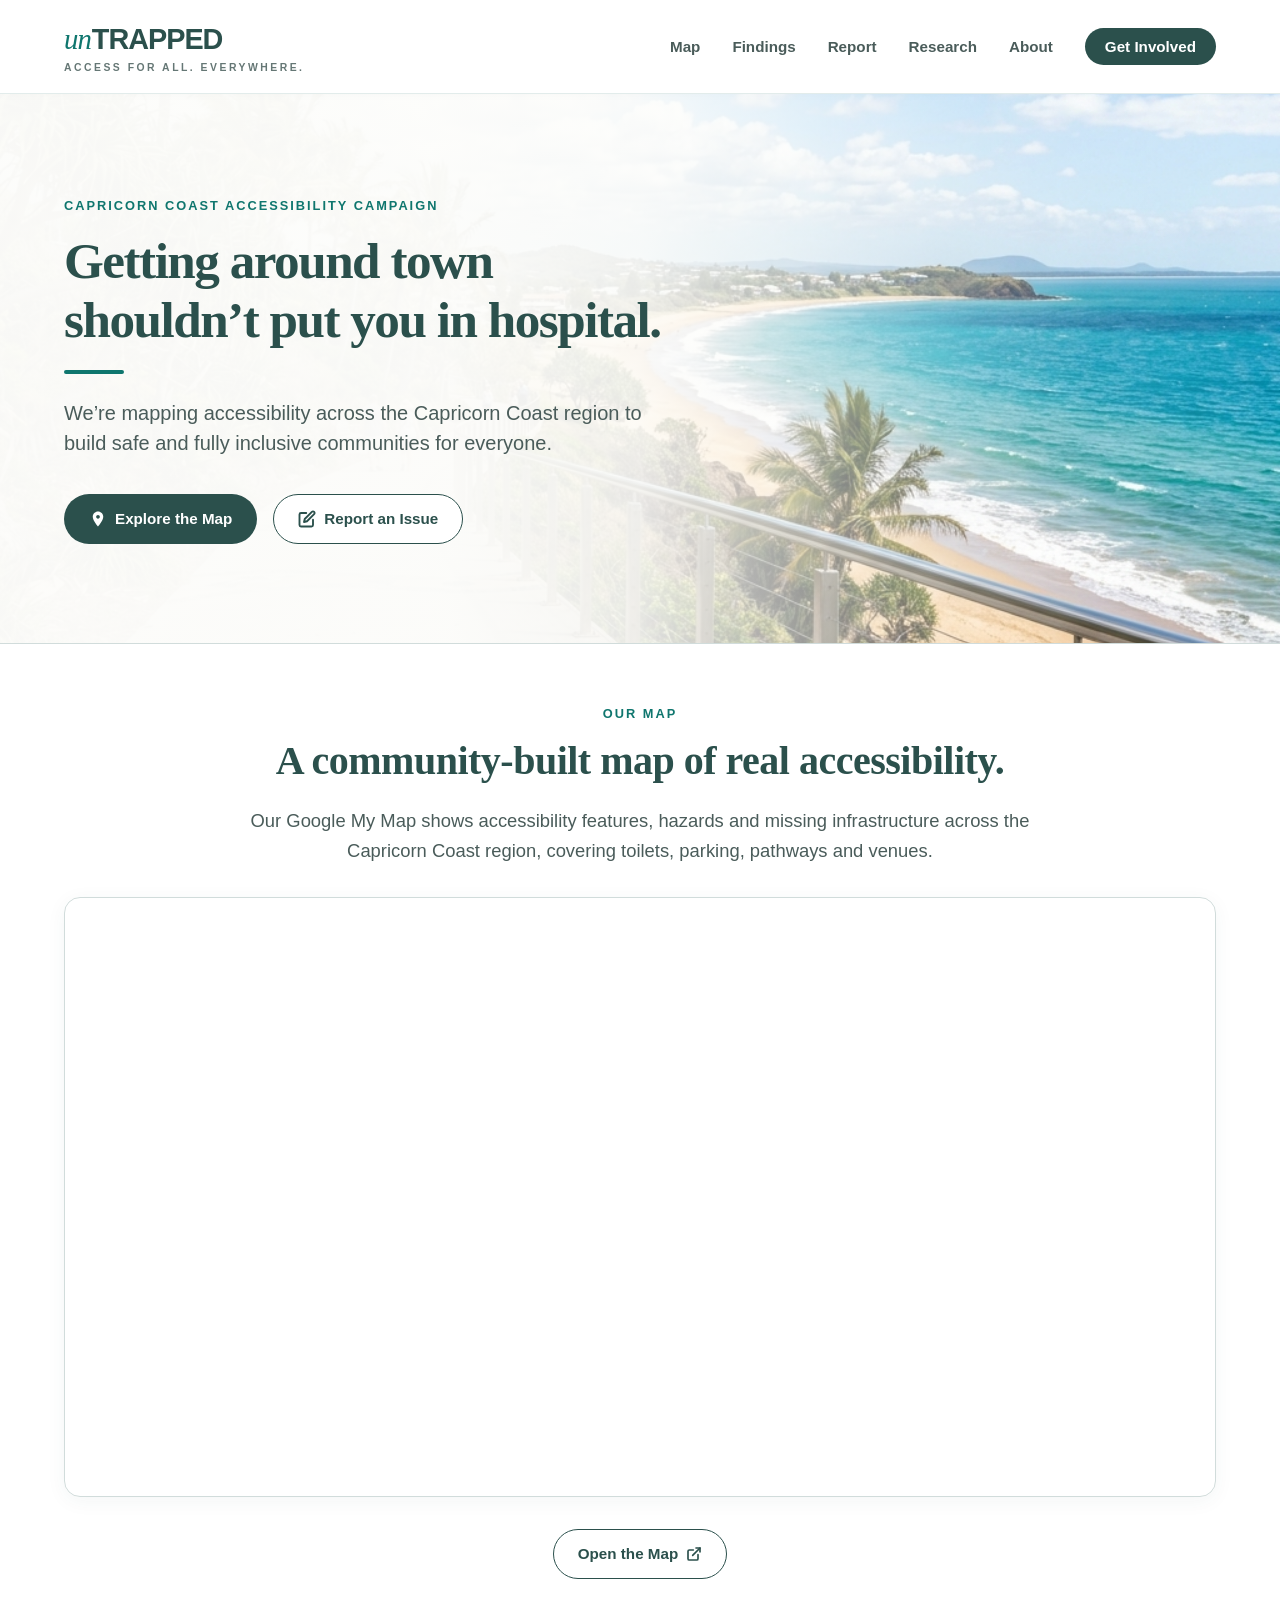
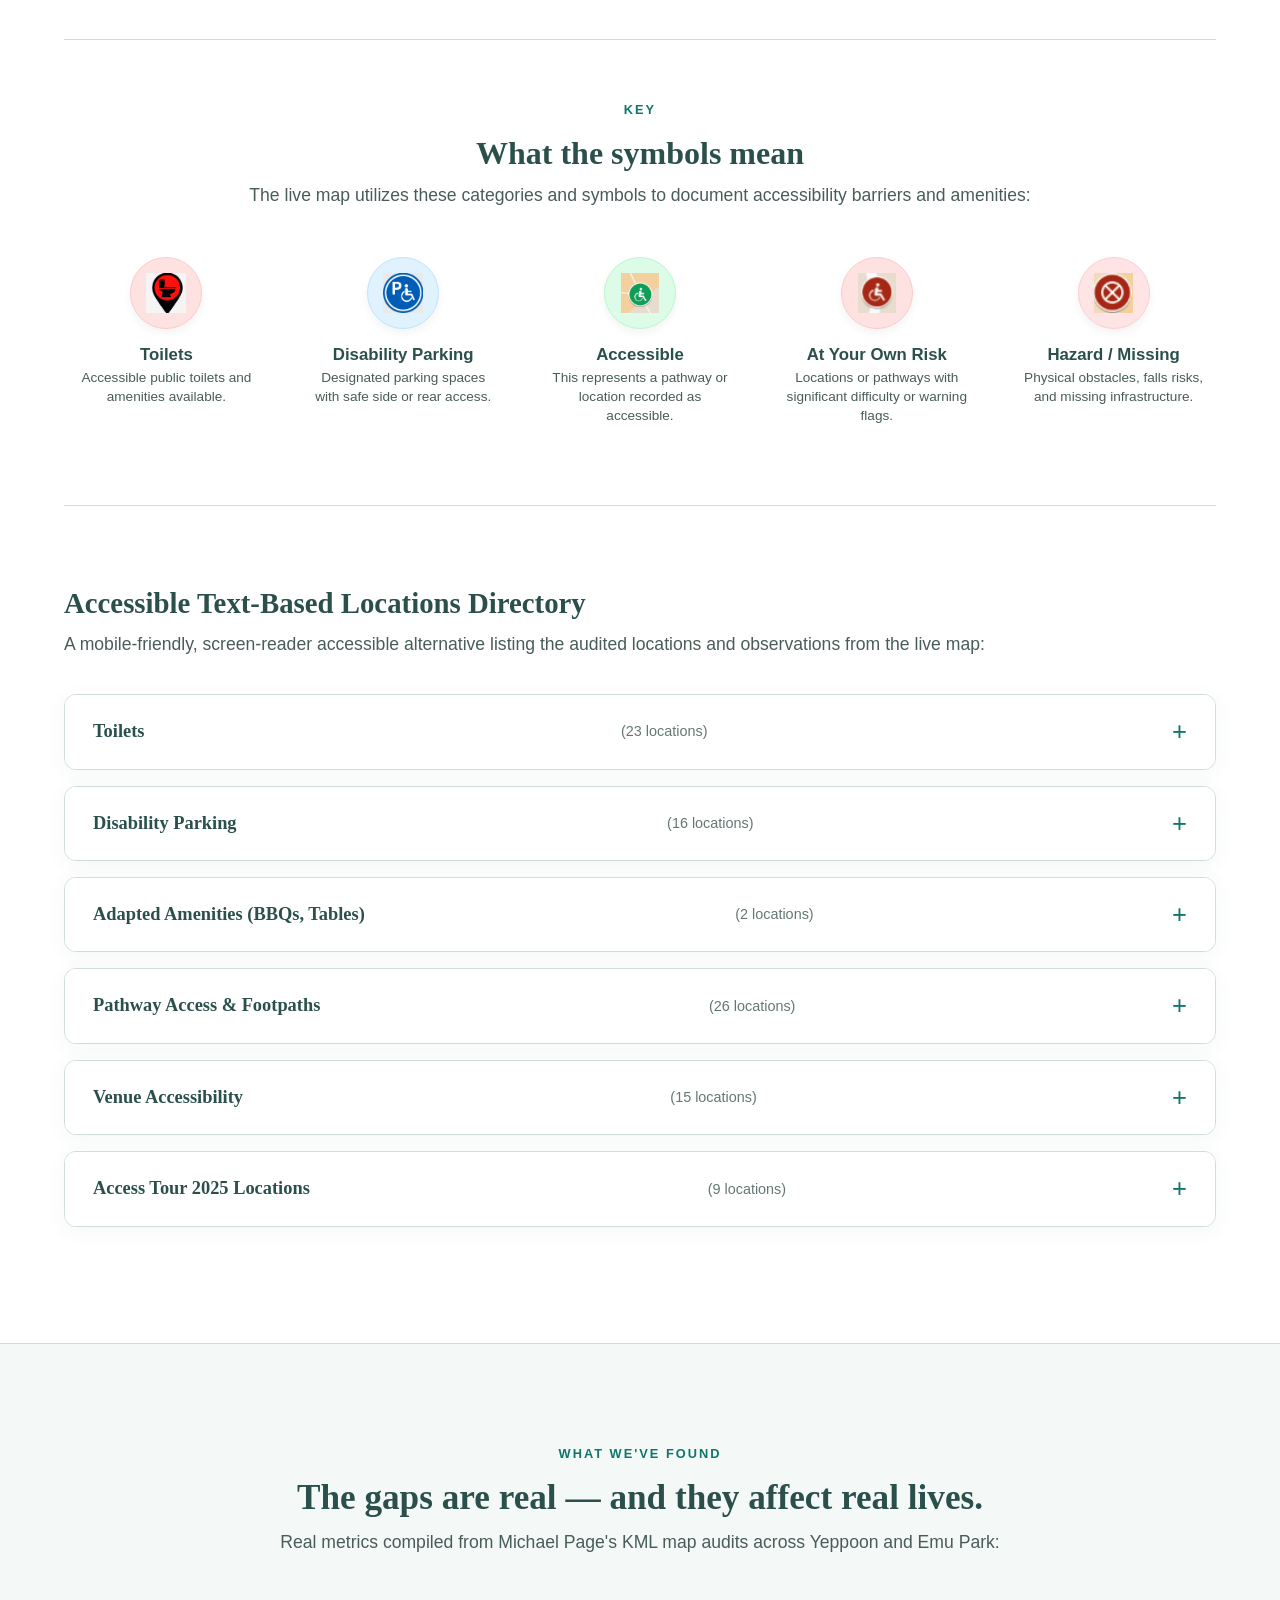
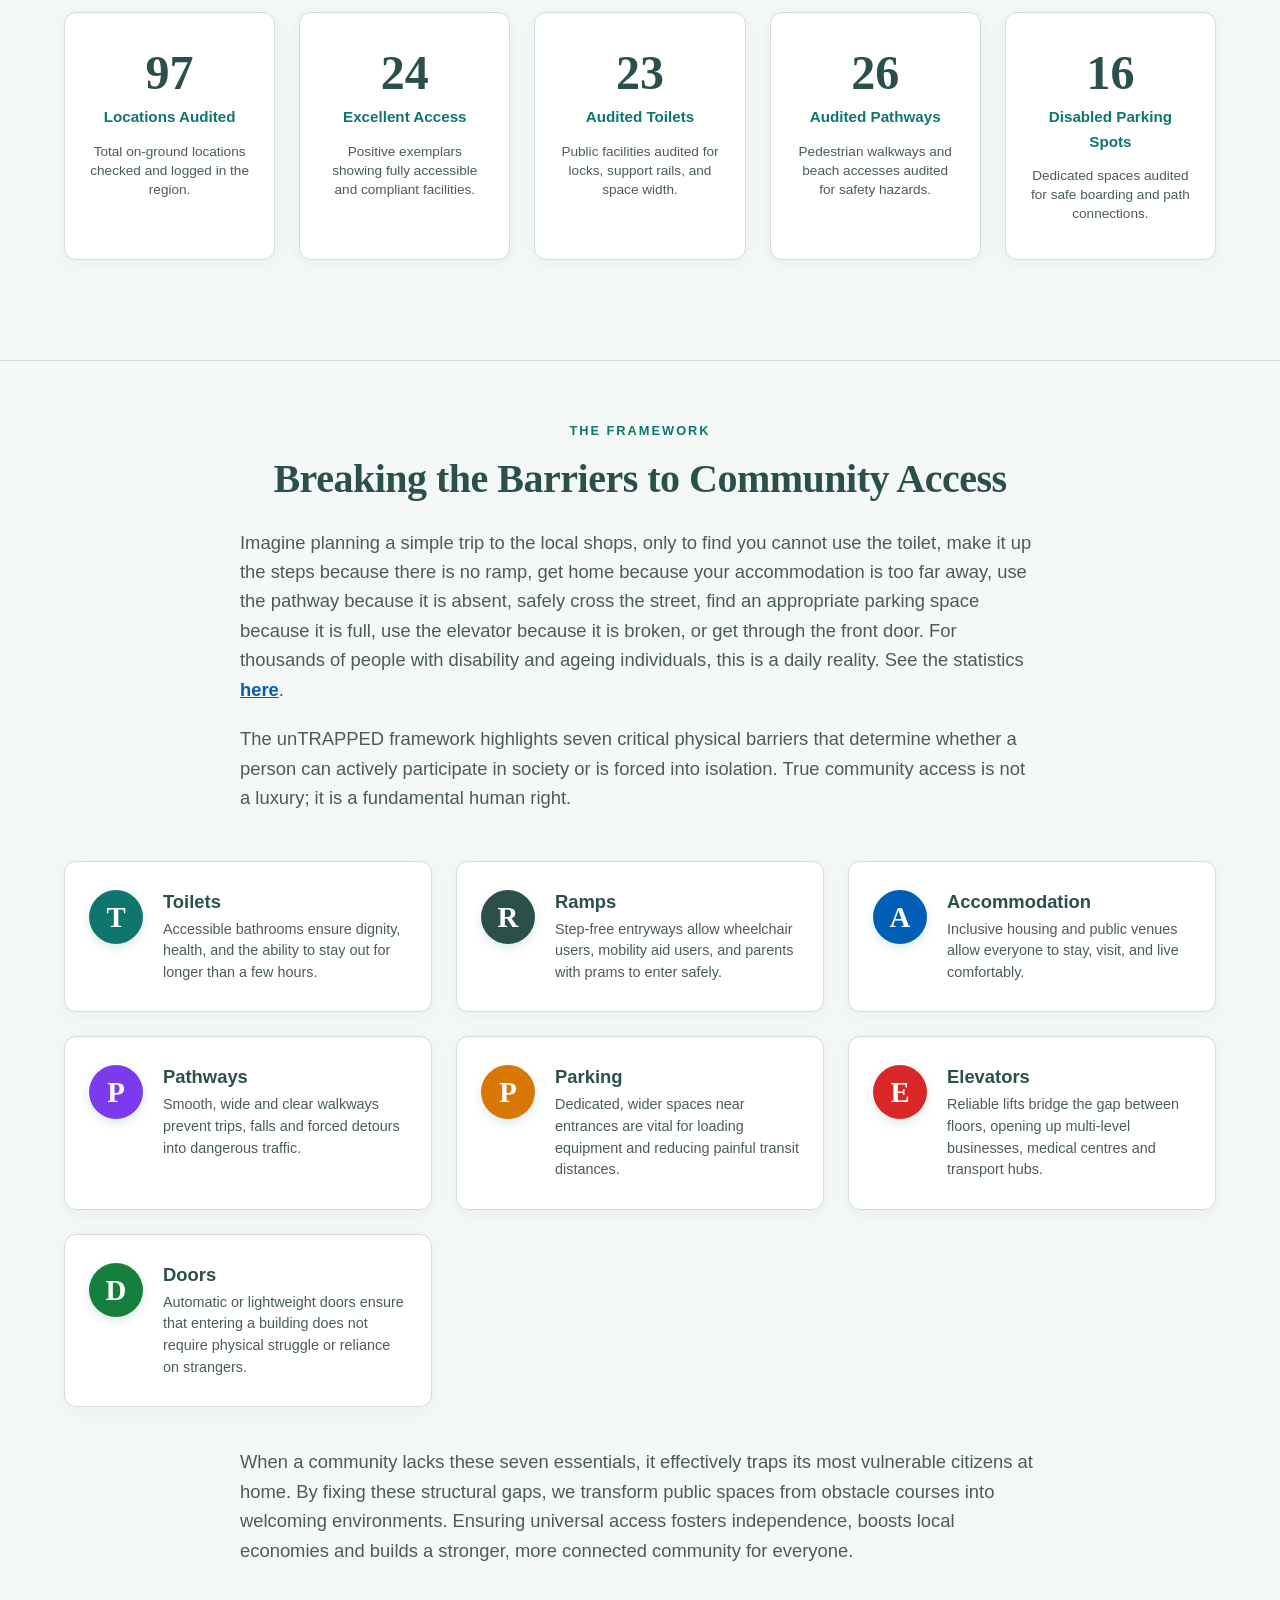
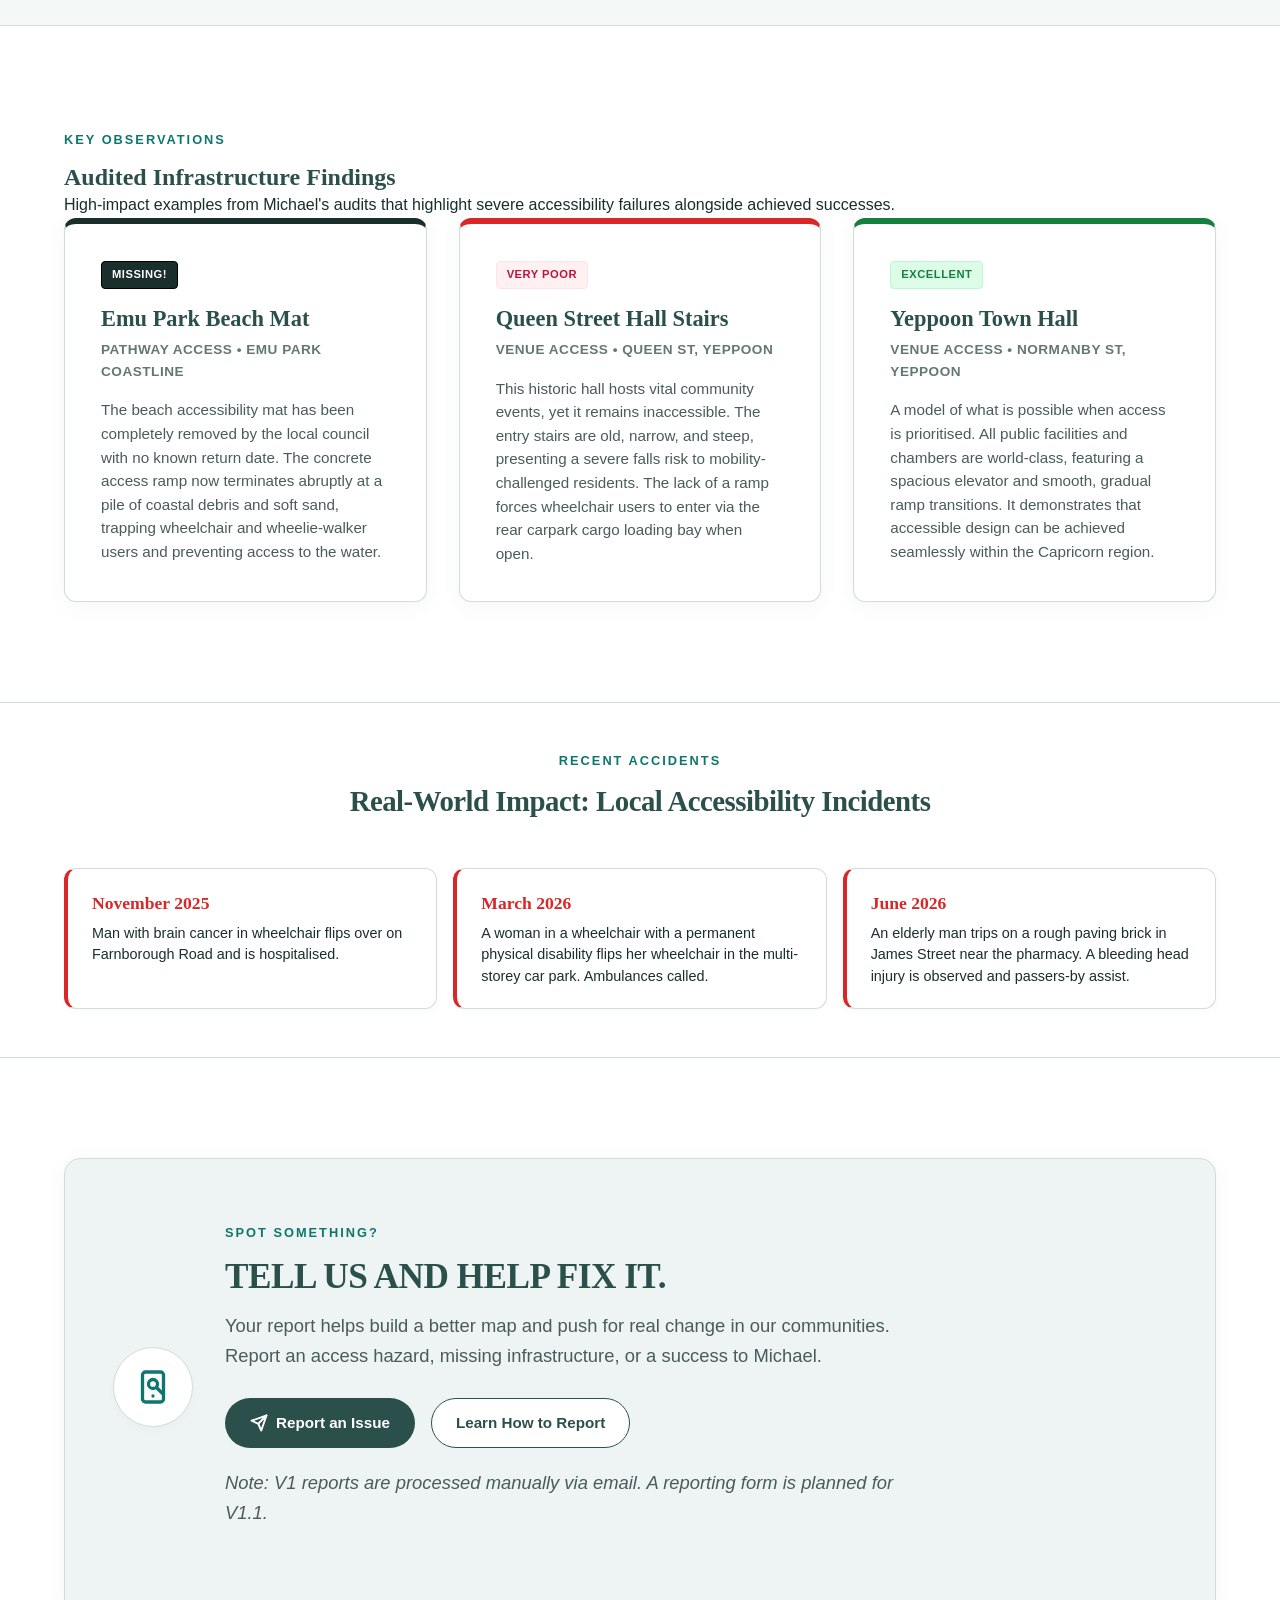
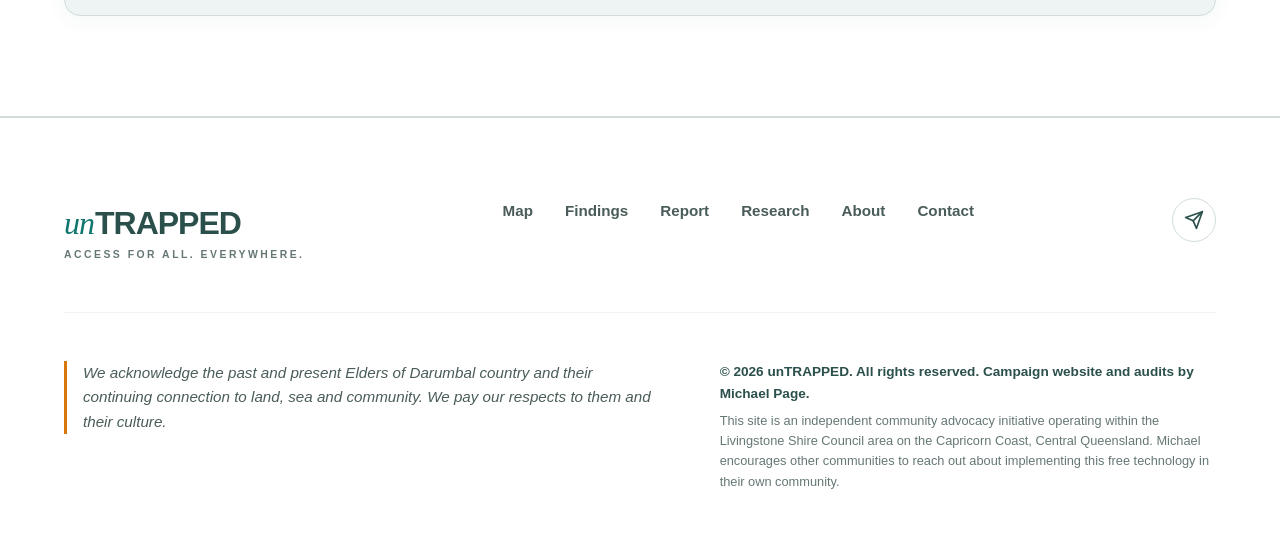
==== commit e5b16459: "feat: refine site structure content and accessibility" ====
--- a/index.html
+++ b/index.html
@@ -26,7 +26,8 @@
           <li><a href="#map-section">Map</a></li>
           <li><a href="#findings-section">Findings</a></li>
           <li><a href="#report-section">Report</a></li>
-          <li><a href="#bio-section">About</a></li>
+          <li><a href="research.html">Research</a></li>
+          <li><a href="about.html">About</a></li>
           <li><a href="#report-section" class="nav-cta">Get Involved</a></li>
         </ul>
       </nav>
@@ -39,11 +40,11 @@
     <section class="hero-section">
       <div class="hero-bg-overlay"></div>
       <div class="hero-container">
-        <span class="hero-tag">Capricornia Accessibility Campaign</span>
+        <span class="hero-tag">Capricorn Coast Accessibility Campaign</span>
         <h1 class="hero-title">Getting around town shouldn’t put you in hospital.</h1>
         <div class="hero-divider"></div>
         <p class="hero-subtitle">
-          We’re mapping accessibility across the Capricornia region to build safe and fully inclusive communities for everyone.
+          We’re mapping accessibility across the Capricorn Coast region to build safe and fully inclusive communities for everyone.
         </p>
         <div class="hero-actions">
           <a href="#map-section" class="btn btn-primary">
@@ -65,11 +66,989 @@
       </div>
     </section>
 
+    <!-- Map & Key Section -->
+    <section id="map-section" class="map-section">
+      <div class="section-container" style="padding-top: 60px;">
+
+        <div class="map-vertical-layout">
+          <span class="section-badge center">OUR MAP</span>
+          <h2 class="section-title text-center" style="text-align: center;">A community-built map of real accessibility.</h2>
+          <p class="section-desc text-center" style="text-align: center; max-width: var(--container-width-narrow); margin: 0 auto 32px;">
+            Our Google My Map shows accessibility features, hazards and missing infrastructure across the Capricorn Coast region, covering toilets, parking, pathways and venues.
+          </p>
+
+          <div class="map-wrapper">
+            <iframe
+              src="https://www.google.com/maps/d/embed?mid=1mOXyoupEm3Pc8QmL-Yvrxrqt9eIsG48"
+              title="unTRAPPED Google My Map showing accessibility ratings in Yeppoon and Emu Park"
+              loading="lazy">
+            </iframe>
+          </div>
+
+          <div class="map-actions" style="margin-top: 32px; display: flex; justify-content: center; margin-bottom: 60px;">
+            <a href="https://www.google.com/maps/d/viewer?mid=1mOXyoupEm3Pc8QmL-Yvrxrqt9eIsG48" target="_blank" rel="noopener noreferrer" class="btn btn-secondary btn-map-external">
+              Open the Map
+              <!-- Inline External Link SVG -->
+              <svg class="btn-icon-right" viewBox="0 0 24 24" fill="none" stroke="currentColor" stroke-width="2.5" stroke-linecap="round" stroke-linejoin="round" aria-hidden="true">
+                <path d="M18 13v6a2 2 0 0 1-2 2H5a2 2 0 0 1-2-2V8a2 2 0 0 1 2-2h6"></path>
+                <polyline points="15 3 21 3 21 9"></polyline>
+                <line x1="10" y1="14" x2="21" y2="3"></line>
+              </svg>
+              <span class="sr-only">(opens in a new tab)</span>
+            </a>
+          </div>
+        </div>
+
+        <!-- Clearly Labelled Symbols Key -->
+        <div class="symbols-key" style="padding-top: 60px;">
+          <span class="section-badge center">KEY</span>
+          <h3 class="key-section-title">What the symbols mean</h3>
+          <p class="key-section-subtitle">
+            The live map utilizes these categories and symbols to document accessibility barriers and amenities:
+          </p>
+
+          <div class="key-grid">
+            <!-- 1. Toilets -->
+            <div class="key-item">
+              <div class="key-circle circle-toilet-new">
+                <img src="assets/icon-toilet-red.png" alt="" class="key-img-asset">
+              </div>
+              <h4>Toilets</h4>
+              <p>Accessible public toilets and amenities available.</p>
+            </div>
+
+            <!-- 2. Disability Parking -->
+            <div class="key-item">
+              <div class="key-circle circle-parking-new">
+                <img src="assets/icon-parking-v2.png" alt="" class="key-img-asset">
+              </div>
+              <h4>Disability Parking</h4>
+              <p>Designated parking spaces with safe side or rear access.</p>
+            </div>
+
+            <!-- 3. Accessible -->
+            <div class="key-item">
+              <div class="key-circle circle-accessible-new">
+                <img src="assets/icon-accessible.png" alt="" class="key-img-asset">
+              </div>
+              <h4>Accessible</h4>
+              <p>This represents a pathway or location recorded as accessible.</p>
+            </div>
+
+            <!-- 4. At Your Own Risk -->
+            <div class="key-item">
+              <div class="key-circle circle-risk-new">
+                <img src="assets/icon-at-your-own-risk.png" alt="" class="key-img-asset">
+              </div>
+              <h4>At Your Own Risk</h4>
+              <p>Locations or pathways with significant difficulty or warning flags.</p>
+            </div>
+
+            <!-- 5. Hazard / Missing -->
+            <div class="key-item">
+              <div class="key-circle circle-hazard-new">
+                <img src="assets/icon-hazard-missing.png" alt="" class="key-img-asset">
+              </div>
+              <h4>Hazard / Missing</h4>
+              <p>Physical obstacles, falls risks, and missing infrastructure.</p>
+            </div>
+          </div>
+        </div>
+
+        <!-- Accessible HTML Alternative (KML Extracted) -->
+        <div class="accessible-text-alternative">
+          <h3 id="accessible-list-title">Accessible Text-Based Locations Directory</h3>
+          <p class="alternative-intro">
+            A mobile-friendly, screen-reader accessible alternative listing the audited locations and observations from the live map:
+          </p>
+
+          <details class="category-accordion">
+  <summary>
+    <span class="category-title">Toilets</span>
+    <span class="category-count">(23 locations)</span>
+  </summary>
+  <div class="category-content">
+    <ul class="location-list">
+      <li class="location-item">
+        <div class="location-header">
+          <span class="location-name">Disabled Toilet</span>
+          <span class="rating-badge rating-poor">POOR</span>
+        </div>
+        <p class="location-desc">ISSUES: no lock on door, no rails, no stoma-hook</p>
+      </li>
+      <li class="location-item">
+        <div class="location-header">
+          <span class="location-name">TOILET - disabled</span>
+          <span class="rating-badge rating-excellent">EXCELLENT</span>
+        </div>
+        <p class="location-desc">New toilet built in June 2025 - Hand rail on Right-Hand-Side - Manual door but not heavy - No stoma hook.</p>
+      </li>
+      <li class="location-item">
+        <div class="location-header">
+          <span class="location-name">TOILET - disabled</span>
+          <span class="rating-badge rating-excellent">EXCELLENT</span>
+        </div>
+        <p class="location-desc">*MLAK key required* --&gt; obtain MLAK key from CHAPTER COFFEE shop 1. Rails on left hand side. 2. Door is 800mm wide. 3. Need to unlock and push door manually. Overall excellent condition and cleanliness</p>
+      </li>
+      <li class="location-item">
+        <div class="location-header">
+          <span class="location-name">TOILET - disabled</span>
+          <span class="rating-badge rating-excellent">EXCELLENT</span>
+        </div>
+        <p class="location-desc">A well maintained disabled toilet. Located near BIGW Has automatic sliding door for easy access.</p>
+      </li>
+      <li class="location-item">
+        <div class="location-header">
+          <span class="location-name">Disabled Toilet</span>
+          <span class="rating-badge rating-good">GOOD</span>
+        </div>
+        <p class="location-desc">This toilet is within the Showgrounds precinct. It may not always be accessible to the public. IF YOU HAVE A COMPLAINT ABOUT THIS TOILET GOTO https://caeg.com.au/human-rights-act/#Share</p>
+      </li>
+      <li class="location-item">
+        <div class="location-header">
+          <span class="location-name">TOILET - disabled</span>
+          <span class="rating-badge rating-poor">POOR</span>
+        </div>
+        <p class="location-desc">Access this toilet via Anzac Parade. Walk into the retail mall, and the toilet is located on the left, halfway up the hall. WARNING: Floor may slippery. NOTE: 1. There are two (2) doors to open manually to enter the disabled toilet. 2. Door to toilets is only 680mm wide! 3. Rails on right-hand-side. 4. NO stoma hook. 5. THERE IS NO HANDLE TO OPEN THE DOOR - just a hole you put your fingers through.to open. 6. Door has a shut-device and for some users this will be heavy. Almost impossible for a solo-wheelchair user to navigate.</p>
+      </li>
+      <li class="location-item">
+        <div class="location-header">
+          <span class="location-name">Keppel Bay Plaza</span>
+          <span class="rating-badge rating-excellent">EXCELLENT</span>
+        </div>
+        <p class="location-desc">This shopping centre has Coles, the Cinema and NAB. The toilet is EXCELLENT</p>
+      </li>
+      <li class="location-item">
+        <div class="location-header">
+          <span class="location-name">Disability Toilet</span>
+          <span class="rating-badge rating-okay">OKAY</span>
+        </div>
+        <p class="location-desc">Located in the children&#x27;s playground area. You will need to enter the through the gate, which has a CHILDPROOF lock on it; this requires a person at least 1.6m tall to access the opening-mechanism.</p>
+      </li>
+      <li class="location-item">
+        <div class="location-header">
+          <span class="location-name">Walking route to Toilet</span>
+
+        </div>
+        <p class="location-desc">Enter the showgrounds through the gate, turn right and walk to a ramp, and you will find the toilet to your right.</p>
+      </li>
+      <li class="location-item">
+        <div class="location-header">
+          <span class="location-name">TOILET - disabled</span>
+          <span class="rating-badge rating-poor">POOR</span>
+        </div>
+        <p class="location-desc">An older toilet block, so is not perfect for all wheelchairs. - Narrow entrance. - No stoma hook. - Railing on the LEFT-hand-side - Includes basic shower</p>
+      </li>
+      <li class="location-item">
+        <div class="location-header">
+          <span class="location-name">TOILET - disabled</span>
+          <span class="rating-badge rating-excellent">EXCELLENT</span>
+        </div>
+        <p class="location-desc">A modern disabled toilet block. Manual door opening, however the door is relatively light. FEATURES: Railings on RIGHT-hand-side of toilet. Stoma hook (albeit not placed in the most useful spot). Mirror Basic shower with sitting bench</p>
+      </li>
+      <li class="location-item">
+        <div class="location-header">
+          <span class="location-name">TOILET - disabled</span>
+          <span class="rating-badge rating-standard">STANDARD</span>
+        </div>
+        <p class="location-desc">*FOR PATRONS* Built in 2024, this toilet complies with standards BUT: 1. It has a manual door. Door is medium-heavy so some wheelchair users may require assistance. 2. Entrance is 87cm when taking into account the door that, when open, limits the width. FEATURES: Hand rail on LEFT-hand-side. Two stoma hooks near sink and mirror.</p>
+      </li>
+      <li class="location-item">
+        <div class="location-header">
+          <span class="location-name">TOILET - disabled</span>
+          <span class="rating-badge rating-poor">POOR</span>
+        </div>
+        <p class="location-desc">Narrow, heavy doors. Mostly broken....</p>
+      </li>
+      <li class="location-item">
+        <div class="location-header">
+          <span class="location-name">TOILET - disabled [BROKEN!!!]</span>
+
+        </div>
+        <p class="location-desc">THIS TOILET IS OUT OF ORDER A public toilet adjacent to the bus stop that caters for wheelchairs. However, the space is slightly small for electric wheelchairs. Entrance is relatively narrow. Used by the public extensively so will not be cleanest....</p>
+      </li>
+      <li class="location-item">
+        <div class="location-header">
+          <span class="location-name">TOILET - disabled</span>
+          <span class="rating-badge rating-excellent">EXCELLENT</span>
+        </div>
+        <p class="location-desc">Easy to open door. Rails on RIGHT-hand-side. Fully equipped. BEST FEATURE is the regular and quality cleaning!</p>
+      </li>
+      <li class="location-item">
+        <div class="location-header">
+          <span class="location-name">PARKING - disabled</span>
+          <span class="rating-badge rating-okay">OKAY</span>
+        </div>
+        <p class="location-desc">Conveniently located outside a pharmacy. Wider than average standard parking bay. Has a kerb cut-out on the LEFT-hand side. Often occupied but is mainly used for shorter stays, so has regular turn-over of vehicles.</p>
+      </li>
+      <li class="location-item">
+        <div class="location-header">
+          <span class="location-name">PEDESTRIAN CROSSING - disabled</span>
+          <span class="rating-badge rating-excellent">EXCELLENT</span>
+        </div>
+        <p class="location-desc">An elevated crossing (called a &quot;wombat crossing&quot;) allowing pedestrians to cross without dips from footpath to road.</p>
+      </li>
+      <li class="location-item">
+        <div class="location-header">
+          <span class="location-name">PARKING - disabled</span>
+          <span class="rating-badge rating-good">GOOD</span>
+        </div>
+        <p class="location-desc">You can drive in and exit from both directions of the street. Has plenty of space for exit on one-side of the car (which side depends on which direction you were travelling) Has a cut-out to allow easy transition from road to the raised pedestrian crossing. NOT SUITABLE at all for rear-of-vehicle access due to traffic flows.</p>
+      </li>
+      <li class="location-item">
+        <div class="location-header">
+          <span class="location-name">PARKING - disabled</span>
+          <span class="rating-badge rating-good">GOOD</span>
+        </div>
+        <p class="location-desc">You can drive in and exit from both directions of the street. Has plenty of space for exit on one-side of the car (which side depends on which direction you were travelling) Has a cut-out to allow easy transition from road to the raised pedestrian crossing. NOT SUITABLE at all for rear-of-vehicle access due to traffic flows.</p>
+      </li>
+      <li class="location-item">
+        <div class="location-header">
+          <span class="location-name">PARKING - disabled</span>
+          <span class="rating-badge rating-okay">OKAY</span>
+        </div>
+        <p class="location-desc">Allows for exit on LEFT-hand-side of vehicle. Standard width of a normal car-park. The only wat to access the footpath is to walk to your left and use the driveway. *NOT suitable if you intend to cross the road* While it is near to a pedestrian crossing, the accessibility beyond that crossing is NOT SUITABLE for wheelchairs. It may be okay for wheelie-walkers however the ramp is on the steep side. NOT suitable for rear-vehicle exit due to traffic flow and narrower road</p>
+      </li>
+      <li class="location-item">
+        <div class="location-header">
+          <span class="location-name">ACCESSIBILITY - [NO!]</span>
+
+        </div>
+        <p class="location-desc">This pathway is inaccessible via any mobility device due to there being no cut-out on the gutter.</p>
+      </li>
+      <li class="location-item">
+        <div class="location-header">
+          <span class="location-name">STAIRS TO REAR WHEELCHAIR ACCESS</span>
+
+        </div>
+        <p class="location-desc">Alternative route: take wheelchair via the car park to the back side-entrance. If in a vehicle there is a loading bay for drop-off (but it is sometimes occupied)</p>
+      </li>
+      <li class="location-item">
+        <div class="location-header">
+          <span class="location-name">TOILET - disabled</span>
+          <span class="rating-badge rating-okay">OKAY</span>
+        </div>
+        <p class="location-desc">Large room, that also has a shower. Railing on LEFT hand side, but is quite high. Hooks for stoma bags, but not in the convenient location. Hand dryer may be challenging for some wheelchair users. Door is narrow; not too heavy, but will require effort. High-use toilet so not highly clean.</p>
+      </li>
+    </ul>
+  </div>
+</details>
+
+<details class="category-accordion">
+  <summary>
+    <span class="category-title">Disability Parking</span>
+    <span class="category-count">(16 locations)</span>
+  </summary>
+  <div class="category-content">
+    <ul class="location-list">
+      <li class="location-item">
+        <div class="location-header">
+          <span class="location-name">CARPARK - disabled</span>
+          <span class="rating-badge rating-standard">STANDARD</span>
+        </div>
+        <p class="location-desc">An incredible FOUR disabled car-parking spots in a row (and nowhere to go).</p>
+      </li>
+      <li class="location-item">
+        <div class="location-header">
+          <span class="location-name">PARKING - disabled</span>
+          <span class="rating-badge rating-good">GOOD</span>
+        </div>
+        <p class="location-desc">Plenty of space to exit from RIGHT-hand-side of vehicle. As the spot is at the very end of the carpark, rear-exit loading is possible. Exercise caution and keep watch for other cars. ISSUES: Lioness Park has NO disabled toilet. A concrete pathway connects from the carpark to the BBQ and the accessible picnic table.</p>
+      </li>
+      <li class="location-item">
+        <div class="location-header">
+          <span class="location-name">CARPARK - disabled</span>
+          <span class="rating-badge rating-excellent">EXCELLENT</span>
+        </div>
+        <p class="location-desc">The only public undercover disabled parking for disability. Wide bays, allowing for extra-space for exit from vehicle on either left or right hand side.</p>
+      </li>
+      <li class="location-item">
+        <div class="location-header">
+          <span class="location-name">PARKING - disabled</span>
+          <span class="rating-badge rating-excellent">EXCELLENT</span>
+        </div>
+        <p class="location-desc">Specially designed parking spot for disabled. Has plenty of room LEFT or RIGHT exit. Is far enough away from traffic that may allow rear-vehicle ramp access - but please take care of traffic</p>
+      </li>
+      <li class="location-item">
+        <div class="location-header">
+          <span class="location-name">CARPARK - disabled</span>
+          <span class="rating-badge rating-excellent">EXCELLENT</span>
+        </div>
+        <p class="location-desc">On-street parking outside The Station on James Street. - Rear loading</p>
+      </li>
+      <li class="location-item">
+        <div class="location-header">
+          <span class="location-name">PARKING - disabled</span>
+          <span class="rating-badge rating-okay">OKAY</span>
+        </div>
+        <p class="location-desc">Located just near the entrance to the shopping centre (BAY PLAZA) Is a normal parking bay marked for disabled, so has no special features. Exit is from RIGHT-hand-side of vehicle. Rear exit will require extreme caution and is not recommended here.</p>
+      </li>
+      <li class="location-item">
+        <div class="location-header">
+          <span class="location-name">CARPARK - disabled</span>
+          <span class="rating-badge rating-okay">OKAY</span>
+        </div>
+        <p class="location-desc">Located undercover. Near Australia Post. Located near lift for easy access to the retail level. Some spots have extra space for exiting vehicle. No steps! A small ramp allows wheelchairs to climb from road level to path level. No special features.</p>
+      </li>
+      <li class="location-item">
+        <div class="location-header">
+          <span class="location-name">CARPARK - disabled</span>
+          <span class="rating-badge rating-excellent">EXCELLENT</span>
+        </div>
+        <p class="location-desc">Located behind the toilet block. - Plenty of spec on RIGHT-hand-side exit. - As this is a car-park, you could rear-exit the vehicle if you are careful and watch for carpark traffic.</p>
+      </li>
+      <li class="location-item">
+        <div class="location-header">
+          <span class="location-name">CARPARK - disabled</span>
+          <span class="rating-badge rating-excellent">EXCELLENT</span>
+        </div>
+        <p class="location-desc">Allows for exit on LEFT-hand-side of vehicle. As this is a carpark, you may exit rear of vehicle but be careful of passing carpark traffic.</p>
+      </li>
+      <li class="location-item">
+        <div class="location-header">
+          <span class="location-name">PARKING - disabled</span>
+          <span class="rating-badge rating-good">GOOD</span>
+        </div>
+        <p class="location-desc">Plenty of space to exit vehicle from LEFT-hand-side. Cut-out on pathway allows easy transition from road to footpath. Often available.</p>
+      </li>
+      <li class="location-item">
+        <div class="location-header">
+          <span class="location-name">PARKING - disabled</span>
+          <span class="rating-badge rating-good">GOOD</span>
+        </div>
+        <p class="location-desc">Plenty of room LEFT and RIGHT-hand-side vehicle exit. Just on front of the James St Medical Centre. If the space is full and you need to visit the Medical Centre, there is a private carpark designated for disability visitors to the Centre near the front door, and is undercover.</p>
+      </li>
+      <li class="location-item">
+        <div class="location-header">
+          <span class="location-name">PARKING - disabled</span>
+          <span class="rating-badge rating-okay">OKAY</span>
+        </div>
+        <p class="location-desc">Good for exiting back-seats of vehicle. Driver and front-passenger will have less space to exit, especially if other cars are parked next to. Cutout allows easy transition between road and footpath.</p>
+      </li>
+      <li class="location-item">
+        <div class="location-header">
+          <span class="location-name">PARKING - disability</span>
+          <span class="rating-badge rating-okay">OKAY</span>
+        </div>
+        <p class="location-desc">Only safe exit from vehicle is on the LEFT-hand-side. Rear exit is possible, with caution, in the 2nd bay.. ISSUE: The cutouts from road-to-pathway are misaligned with the passenger doors. This makes it difficult for mobility-challenged people to exit the vehicle. Recommend you park your car away from the kerb as possible for passenger exit. NOTE: Thos who place their wheelchair in the boot, use the 2nd spot. The 1st spot may have another car park behind you and block access to your boot.</p>
+      </li>
+      <li class="location-item">
+        <div class="location-header">
+          <span class="location-name">PARKING - disabled</span>
+          <span class="rating-badge rating-standard">STANDARD</span>
+        </div>
+        <p class="location-desc">Standard parking bays. Option for LEFT and RIGHT-hand-side exit. Rear exit will require extreme caution. ISSUE: Very often occupied. However, there are several &#x27;courtesy&#x27; spots adjacent that may be useful.</p>
+      </li>
+      <li class="location-item">
+        <div class="location-header">
+          <span class="location-name">PARKING - disabled</span>
+          <span class="rating-badge rating-okay">OKAY</span>
+        </div>
+        <p class="location-desc">Enables good access to the bottle shop, which includes a &quot;wombat&quot; crossing from car-park to shop entrance. RIGHT-hand-side vehicle exit as plenty of room. Real vehicle access is in the main thoroughfare of the carpark and requires high caution.</p>
+      </li>
+      <li class="location-item">
+        <div class="location-header">
+          <span class="location-name">PARKING - disabled</span>
+          <span class="rating-badge rating-excellent">EXCELLENT</span>
+        </div>
+        <p class="location-desc">Two disabled carparks near the Hill Street Bus Interchange. Plenty of room for a choice of LEFT or RIGHT-hand-exit. Smooth pathway from carpark to footpath. Rear vehicle exit is suitable but exercise caution.</p>
+      </li>
+    </ul>
+  </div>
+</details>
+
+<details class="category-accordion">
+  <summary>
+    <span class="category-title">Adapted Amenities (BBQs, Tables)</span>
+    <span class="category-count">(2 locations)</span>
+  </summary>
+  <div class="category-content">
+    <ul class="location-list">
+      <li class="location-item">
+        <div class="location-header">
+          <span class="location-name">AMENITIES - bbq for disabled</span>
+          <span class="rating-badge rating-good">GOOD</span>
+        </div>
+        <p class="location-desc">Enables wheelchair users to use a free electric BBQ. It is undercover to protect users from sun. A concrete pathway connects from the carpark to the BBQ and the accessible picnic table. NO DISABLED TOILET NEARBY</p>
+      </li>
+      <li class="location-item">
+        <div class="location-header">
+          <span class="location-name">AMENITIES - picnic table for wheelchair</span>
+          <span class="rating-badge rating-passable">PASSABLE</span>
+        </div>
+        <p class="location-desc">The picnic table enables a wheelchair users to scoot under the table-top. A concrete pathway ensures stable ground for any mobility device or impaired walker. However, there is: 1. NO shade. 2. Table is small, perhaps 2-3 persons max. A concrete pathway connects from the carpark to the BBQ and the accessible picnic table. NO DISABLED TOILET NEARBY</p>
+      </li>
+    </ul>
+  </div>
+</details>
+
+<details class="category-accordion">
+  <summary>
+    <span class="category-title">Pathway Access &amp; Footpaths</span>
+    <span class="category-count">(26 locations)</span>
+  </summary>
+  <div class="category-content">
+    <ul class="location-list">
+      <li class="location-item">
+        <div class="location-header">
+          <span class="location-name">ACCESS - disability [EXCELLENT at time]</span>
+          <span class="rating-badge rating-excellent">EXCELLENT</span>
+        </div>
+        <p class="location-desc">This ramp enables wheelchair and wheelie-walker access to the beach. Due to weather, tides and other ocean factors, the transition from the ramp to the beach *may* at times not be suitable for access. IF YOU HAVE ISSUES WITH ACCESS, PLEASE ASK THE LIFEGUARD FOR ASSISTANCE!</p>
+      </li>
+      <li class="location-item">
+        <div class="location-header">
+          <span class="location-name">PATHWAY - not suitable</span>
+          <span class="rating-badge rating-poor">POOR</span>
+        </div>
+        <p class="location-desc">This pathway should be avoided for: 1. Wheelchairs. 2. Wheelie-walkers. 3. Falls-risk 4. Weak walker. *TAKE ALTERNATIVE PATH on the RIGHT-hand-side of the toilets. ISSUES: 1. A small lip between bricks and cement pathway is deceiving to the eye: it is bigger than it looks! Trip hazard. 2. Steepness is deceiving to the eye: It is steep and can be slippery in wet.</p>
+      </li>
+      <li class="location-item">
+        <div class="location-header">
+          <span class="location-name">PATHWAY - acceptable</span>
+
+        </div>
+        <p class="location-desc">Gradual gradient suitable for electric wheelchairs. Be cautious in wet weather as bricks may be slightly slippery.</p>
+      </li>
+      <li class="location-item">
+        <div class="location-header">
+          <span class="location-name">PATHWAY - beach mat</span>
+          <span class="rating-badge rating-missing">MISSING!</span>
+        </div>
+        <p class="location-desc">*CURRENTLY OUT OF OPERATION* Council has removed the beach mat. No date has been provided for its return. The pathway ends at a pile of debris, and the soft sand is not suitable for mobility challenged.</p>
+      </li>
+      <li class="location-item">
+        <div class="location-header">
+          <span class="location-name">PATHWAY - [DANGEROUS]</span>
+
+        </div>
+        <p class="location-desc">*DO NOT USE* No mobility device or mobility-challenged person should use this pathway! The path crosses the path of a steep ramp used by the Surf Life Saving Club for vehicles. The wheels of wheelchairs may unexpectedly turn towards the down ramp. The ramp is too steep for most electric wheelchairs to navigate.</p>
+      </li>
+      <li class="location-item">
+        <div class="location-header">
+          <span class="location-name">PATHWAY -</span>
+          <span class="rating-badge rating-poor">POOR</span>
+        </div>
+        <p class="location-desc">It looks fine at first glance, BUT BEWARE YOU GET STUCK! Stairs or a very thin ramp. Tight turning circle that wheelchairs and many wheelie-walkers will not be able to navigate.</p>
+      </li>
+      <li class="location-item">
+        <div class="location-header">
+          <span class="location-name">PATHWAY - often blocked by vehicles</span>
+          <span class="rating-badge rating-good">GOOD</span>
+        </div>
+        <p class="location-desc">Good width pathway, and smooth for walkers. However, vehicles often block passage for wheelchairs and wheelie-walkers. ALTERNATIVE ROUTES AVAILABLE</p>
+      </li>
+      <li class="location-item">
+        <div class="location-header">
+          <span class="location-name">PATHWAY - beach front</span>
+          <span class="rating-badge rating-excellent">EXCELLENT</span>
+        </div>
+        <p class="location-desc">Superb new pathway for all-abilities. Unfortunately, they put sandstone blocks in the middle, impeding mobility-scooters, wheelchairs but is OK for wheelie-walkers.</p>
+      </li>
+      <li class="location-item">
+        <div class="location-header">
+          <span class="location-name">PATHWAY</span>
+          <span class="rating-badge rating-excellent">EXCELLENT</span>
+        </div>
+        <p class="location-desc">This is a modern wide pathway with gentle slope. Perfect for wheelchairs and wheelie-walkers.</p>
+      </li>
+      <li class="location-item">
+        <div class="location-header">
+          <span class="location-name">PATHWAY</span>
+          <span class="rating-badge rating-poor">POOR</span>
+        </div>
+        <p class="location-desc">This is a very narrow pathway. It is slightly bumpy. Cars park their ends over the pathway making it extremely narrow</p>
+      </li>
+      <li class="location-item">
+        <div class="location-header">
+          <span class="location-name">PATHWAY [STAIRS]</span>
+
+        </div>
+        <p class="location-desc">Beach is only accessible via stairs.</p>
+      </li>
+      <li class="location-item">
+        <div class="location-header">
+          <span class="location-name">PATHWAY -</span>
+          <span class="rating-badge rating-excellent">EXCELLENT</span>
+        </div>
+        <p class="location-desc">Gentle slope as possible, wide and smooth path.</p>
+      </li>
+      <li class="location-item">
+        <div class="location-header">
+          <span class="location-name">PATHWAY-</span>
+          <span class="rating-badge rating-poor">POOR</span>
+        </div>
+        <p class="location-desc">The turn is sharp, the path narrows so dramatically that wheelchair and wheelie-walkers may get stuck (it has happened before!). The path leading to this is also quite steep.</p>
+      </li>
+      <li class="location-item">
+        <div class="location-header">
+          <span class="location-name">ROAD CROSSING [UNSAFE]</span>
+          <span class="rating-badge rating-okay">OKAY</span>
+        </div>
+        <p class="location-desc">Whilst the area designated for crossing is in itself okay, there are several things to note: 1. The pathway access on the CBD side of this is inaccessible to wheelchairs and most wheelie-walkers. 2. The speed of traffic exiting the round-about is excessive and this area is not highly visible to traffic turning into this part of the road. 3. Unevenness of road surface is a trips risk, and falling here could cause you to fall into on-coming traffic. 4. You will need to take the &quot;long-way&quot; around the surf-life-saving club (pictured), and at least one route is hazardous (see other entries on this map for details) DO NOT BE DECEIVED - THIS AREA IS DANGEROUS</p>
+      </li>
+      <li class="location-item">
+        <div class="location-header">
+          <span class="location-name">TOILET - disabled</span>
+          <span class="rating-badge rating-poor">POOR</span>
+        </div>
+        <p class="location-desc">An old toilet block, so it is what it is. But for its age, not bad. Okay for wheelie-walkers, may be manageable with smaller wheelchairs. A big issue is how to access the toilet block! One access is too steep, another is too bumpy and narrow, and the final option is a long walk around the out-side gym.</p>
+      </li>
+      <li class="location-item">
+        <div class="location-header">
+          <span class="location-name">PATHWAY [RISK]</span>
+
+        </div>
+        <p class="location-desc">This ramp to the toilets and pathways is very steep and may not be suitable for even mobility-scooters.</p>
+      </li>
+      <li class="location-item">
+        <div class="location-header">
+          <span class="location-name">PATHWAY</span>
+          <span class="rating-badge rating-poor">POOR</span>
+        </div>
+        <p class="location-desc">Be careful of the slant of the footpath when it crosses the driveway. Wheelchairs and wheelie-walkers may find their wheels suddenly turn... Further on, the footpath narrows dramatically, challenging for even wheelie-walkers. Pathway is almost perpetually covered with garden debris. There are numerous trip-hazards. Ironically, this leads to a disability elevator! The entrance to the elevator is poor and caution is highly recommended.</p>
+      </li>
+      <li class="location-item">
+        <div class="location-header">
+          <span class="location-name">PARKING - disabled</span>
+          <span class="rating-badge rating-good">GOOD</span>
+        </div>
+        <p class="location-desc">Allows for exit on RIGHT-hand-side. Adjacent to a cut-out to allow access from road-to-footpath. Rear-vehicle access is possible as there is low traffic flow that tends to move slowly. However, always exercise care (as is not purpose builtfor rear-exiting)</p>
+      </li>
+      <li class="location-item">
+        <div class="location-header">
+          <span class="location-name">TOILET - NO disabled toilet here</span>
+          <span class="rating-badge rating-standard">STANDARD</span>
+        </div>
+        <p class="location-desc">As the sign says, the nearest disability toilet is the Surf Lifesaving Club. NOTE: The toilet at Surf Lifesaving Club is an old block not accessible by standard electric wheelchairs. Pathway access to that toilet block can be checked on this map....</p>
+      </li>
+      <li class="location-item">
+        <div class="location-header">
+          <span class="location-name">PATHWAY - disabled</span>
+          <span class="rating-badge rating-good">GOOD</span>
+        </div>
+        <p class="location-desc">World-class ramps for all-abilities. *MAY ALLOW ACCESS TO BEACH - HOWEVER THE SAND SHIFTS SO PLEASE ASK A FRIEND TO DO A PRE-CHECK* [The final path to the beach is narrow and without a railing... if you cannot easily reverse your wheelchair or make a tight-turn around in your wheelie-walker, a pre-check is highly recommended) GOOD FEATURES: Wide pathways. Railings on both sides. Gentle slopes. Pathway lighting. HOWEVER, DO NOTE: 1. As the pathways age, trip hazards are appearing so do exercise caution for falls-risk persons. 2. There maybe some shallow puddles of water on occasions, but there is normally enough space to navigate around them, 3. Some turns are inexplicably narrow, so may be challenging for some larger electric wheelchairs and mobility-scooters to navigate.</p>
+      </li>
+      <li class="location-item">
+        <div class="location-header">
+          <span class="location-name">PATHWAY - disabled</span>
+          <span class="rating-badge rating-poor">POOR</span>
+        </div>
+        <p class="location-desc">Access to beach. Ask a friend to pre-check the sand levels before venturing to this pathway. *MAY ALLOW ACCESS TO BEACH - HOWEVER THE SAND SHIFTS SO PLEASE ASK A FRIEND TO DO A PRE-CHECK* [The final path to the beach is narrow and without a railing... if you cannot easily reverse your wheelchair or make a tight-turn around in your wheelie-walker, a pre-check is highly recommended)</p>
+      </li>
+      <li class="location-item">
+        <div class="location-header">
+          <span class="location-name">PATHWAY - disabled</span>
+          <span class="rating-badge rating-poor">POOR</span>
+        </div>
+        <p class="location-desc">Just look at how these pathways suddenly change direction, narrows and is replete with trip hazards. It could fool vision-impaired people to continue flowing the line of the footpath and fall onto the road. This has been witnessed during events when crowd numbers block view of the footpath. *EVEN ABLED-BODIED PEOPLE TRIP HERE* Also, can be scary for electric wheelchair users and mobility-scooters to navigate this odd design. When full of crowds, it&#x27;s just downright a serious accident waiting to happen.</p>
+      </li>
+      <li class="location-item">
+        <div class="location-header">
+          <span class="location-name">Point 28</span>
+
+        </div>
+      </li>
+      <li class="location-item">
+        <div class="location-header">
+          <span class="location-name">PATHWAY [RISK]</span>
+
+        </div>
+        <p class="location-desc">Too steep. Risk of wheelchair tipping or lacking power.</p>
+      </li>
+      <li class="location-item">
+        <div class="location-header">
+          <span class="location-name">PARKING - disability</span>
+          <span class="rating-badge rating-poor">POOR</span>
+        </div>
+        <p class="location-desc">Handy location, right outside the Sailing Club entrance. 2 spaces, offering exit on either LEFT or RIGHT and vehicle. Quiet cul-de-sac so allows for rear-vehicle exit with caution. NOTE: There is a poorly built transition from carpark to footpath. Beware as this is a trip hazard.</p>
+      </li>
+      <li class="location-item">
+        <div class="location-header">
+          <span class="location-name">PARKING - disability</span>
+          <span class="rating-badge rating-excellent">EXCELLENT</span>
+        </div>
+        <p class="location-desc">2 spaces with exit on either RIGHT or LEFT hand side. NOTE: there is seamless transition to footpath. But there is an annoying sign in the middle! Hopefully you can navigate around it. It is a quiet cul-de-sac and may allow for rear vehicle exit with high-caution but there are better locations around.</p>
+      </li>
+    </ul>
+  </div>
+</details>
+
+<details class="category-accordion">
+  <summary>
+    <span class="category-title">Venue Accessibility</span>
+    <span class="category-count">(15 locations)</span>
+  </summary>
+  <div class="category-content">
+    <ul class="location-list">
+      <li class="location-item">
+        <div class="location-header">
+          <span class="location-name">LIBRARY</span>
+          <span class="rating-badge rating-okay">OKAY</span>
+        </div>
+        <p class="location-desc">Not accessible by modern electricc wheelchairs or mobility scooters as the door is narrow. Otherwise, the ramp is acceptable for wheelie-walkers.</p>
+      </li>
+      <li class="location-item">
+        <div class="location-header">
+          <span class="location-name">COMMUNITY HALL -</span>
+          <span class="rating-badge rating-poor">POOR</span>
+        </div>
+        <p class="location-desc">Historic building that only has steps. Beware for falls risk as steps are narrow?</p>
+      </li>
+      <li class="location-item">
+        <div class="location-header">
+          <span class="location-name">QUEEN ST HALL</span>
+          <span class="rating-badge rating-very-poor">VERY POOR</span>
+        </div>
+        <p class="location-desc">A wide range of community activities occur here. However, there are stairs that are old, narrow and falls-risk for the mobility-challenged.</p>
+      </li>
+      <li class="location-item">
+        <div class="location-header">
+          <span class="location-name">TOWN HALL</span>
+          <span class="rating-badge rating-excellent">EXCELLENT</span>
+        </div>
+        <p class="location-desc">All aspects of this facility are world-class for disabled access, however there will be an issue for MOBILITY-SCOOTERS. ACCESS: 1. Elevator: will take most electric wheelchairs. OR FOR LARGER DEVICES: 2. Side-entrance if your mobility device is too large for the elevator. However, note there are sharp turns in the ramp that may not be suitable for all devices.</p>
+      </li>
+      <li class="location-item">
+        <div class="location-header">
+          <span class="location-name">VENUE - cinema</span>
+          <span class="rating-badge rating-excellent">EXCELLENT</span>
+        </div>
+        <p class="location-desc">Is fully accessible. All cinemas have special spaces for wheelchairs, except one however this theatre still has space which could accommodate a wheelchair if you really need to see a film there. Does NOT accept Companion Cards. Does discount for Pension Card holders.</p>
+      </li>
+      <li class="location-item">
+        <div class="location-header">
+          <span class="location-name">DOOR - wide 1m</span>
+          <span class="rating-badge rating-excellent">EXCELLENT</span>
+        </div>
+        <p class="location-desc">A ramp suitable for electric wheelchairs. However, may be tight turning circle for mobility scooters. NOTES: (1) This side-entrance will likely be locked and un-manned. You will need to make prior arrangements. (2) Often there is a vehicle parked in the loading bay, but you might still be able to drop-off a wheelchair user if careful - otherwise walk through the car park.</p>
+      </li>
+      <li class="location-item">
+        <div class="location-header">
+          <span class="location-name">PARKING - disability</span>
+          <span class="rating-badge rating-excellent">EXCELLENT</span>
+        </div>
+        <p class="location-desc">1 of 2 bays. Undercover, wide space on both driver and passenger sides. Not suitable for rear-exit, but can be accommodated within the precinct.</p>
+      </li>
+      <li class="location-item">
+        <div class="location-header">
+          <span class="location-name">Point 8</span>
+
+        </div>
+      </li>
+      <li class="location-item">
+        <div class="location-header">
+          <span class="location-name">ELEVATOR - [BROKEN]</span>
+
+        </div>
+        <p class="location-desc">Although spoken about as a temporary closure, this elevator has been out of action for approximately 2-years. There is a ramp available as an alternative but is not universally accessible so *beware*</p>
+      </li>
+      <li class="location-item">
+        <div class="location-header">
+          <span class="location-name">PATHWAY</span>
+          <span class="rating-badge rating-poor">POOR</span>
+        </div>
+        <p class="location-desc">The pathway takes you from the carpark to the entrance of the club. It is narrow, changing and high gradient, sharp turns that may be challenging for electric wheelchairs.</p>
+      </li>
+      <li class="location-item">
+        <div class="location-header">
+          <span class="location-name">TOILET - disabled</span>
+          <span class="rating-badge rating-good">GOOD</span>
+        </div>
+        <p class="location-desc">Older style disabled toilet, fortunately with modern inclusions. Door is a swing door with light touch. Hand rial on RIGHT hand side of toilet.</p>
+      </li>
+      <li class="location-item">
+        <div class="location-header">
+          <span class="location-name">PARKING disability</span>
+          <span class="rating-badge rating-excellent">EXCELLENT</span>
+        </div>
+        <p class="location-desc">Two spaces, allowing for a wide berth on either LEFT only, or both LEFT and RIGHT hand side of vehicle. Located in a cul-de-sac carpark, may allow for rear-vehicle exit while exercising caution. Right in front is a cutout (chevron) to the footpath (pictured),</p>
+      </li>
+      <li class="location-item">
+        <div class="location-header">
+          <span class="location-name">VENUE - park</span>
+          <span class="rating-badge rating-good">GOOD</span>
+        </div>
+        <p class="location-desc">This park is modern, with wide smooth pathways. The are is slightly hilly, but the pathway meanders gently up and down. BBQ suitable for wheelchair users. Picnic table suitable for wheelchair users soon to be installed in 2025.</p>
+      </li>
+      <li class="location-item">
+        <div class="location-header">
+          <span class="location-name">PARKING - disability</span>
+          <span class="rating-badge rating-excellent">EXCELLENT</span>
+        </div>
+        <p class="location-desc">2 bays, 1 offering both LEFT and RIGHT exit, the other only LEFT. In a quiet road so might allow rear-vehicle exit with caution.</p>
+      </li>
+      <li class="location-item">
+        <div class="location-header">
+          <span class="location-name">VENUE - pool free</span>
+
+        </div>
+        <p class="location-desc">Has gentle walk-in to pool. Also has a wheelchair friendly pool entry with railing. NOTE: There is a mobility chair available for use for free ASK THE LIFE GUARDS! ALSO: charging for mobility scooters also available.</p>
+      </li>
+    </ul>
+  </div>
+</details>
+
+<details class="category-accordion">
+  <summary>
+    <span class="category-title">Access Tour 2025 Locations</span>
+    <span class="category-count">(9 locations)</span>
+  </summary>
+  <div class="category-content">
+    <ul class="location-list">
+      <li class="location-item">
+        <div class="location-header">
+          <span class="location-name">FINISH</span>
+
+        </div>
+        <p class="location-desc">Finish at Ocean Brew for LUNCH</p>
+      </li>
+      <li class="location-item">
+        <div class="location-header">
+          <span class="location-name">START</span>
+
+        </div>
+        <p class="location-desc">Public pool: 1. Entrance 2. Hoist 3. All-Abilities Room (A Change Place) 4. Car park</p>
+      </li>
+      <li class="location-item">
+        <div class="location-header">
+          <span class="location-name">Toilets</span>
+
+        </div>
+        <p class="location-desc">Proposed location OF NEW DISABILITY TOILET?</p>
+      </li>
+      <li class="location-item">
+        <div class="location-header">
+          <span class="location-name">Toilet</span>
+
+        </div>
+        <p class="location-desc">Potential conversion into a disability toilet</p>
+      </li>
+      <li class="location-item">
+        <div class="location-header">
+          <span class="location-name">Tables, chairs, BBQ</span>
+
+        </div>
+        <p class="location-desc">1. BBQ for wheelchair 2. Tables for wheelchair 3. Tables and seating for aged</p>
+      </li>
+      <li class="location-item">
+        <div class="location-header">
+          <span class="location-name">Pathway</span>
+
+        </div>
+        <p class="location-desc">How suitable is the grass surface for wheelie-walkers and falls-risks persons?</p>
+      </li>
+      <li class="location-item">
+        <div class="location-header">
+          <span class="location-name">Beach Mat</span>
+
+        </div>
+      </li>
+      <li class="location-item">
+        <div class="location-header">
+          <span class="location-name">All-Abilities Room (proposed)</span>
+
+        </div>
+      </li>
+      <li class="location-item">
+        <div class="location-header">
+          <span class="location-name">Chevrons (proposed)</span>
+
+        </div>
+      </li>
+    </ul>
+  </div>
+</details>
+
+
+        </div>
+      </div>
+    </section>
+
+    <!-- KML Statistics Section -->
+    <section class="stats-section">
+      <div class="section-container">
+        <span class="section-badge center">WHAT WE'VE FOUND</span>
+        <h2 class="stats-section-title">The gaps are real — and they affect real lives.</h2>
+        <p class="stats-section-subtitle">Real metrics compiled from Michael Page's KML map audits across Yeppoon and Emu Park:</p>
+
+        <div class="stats-grid">
+          <!-- 1. Total Audited -->
+          <div class="stats-card">
+            <div class="stats-number">97</div>
+            <div class="stats-label">Locations Audited</div>
+            <p class="stats-desc">Total on-ground locations checked and logged in the region.</p>
+          </div>
+
+          <!-- 2. Excellent -->
+          <div class="stats-card">
+            <div class="stats-number">24</div>
+            <div class="stats-label">Excellent Access</div>
+            <p class="stats-desc">Positive exemplars showing fully accessible and compliant facilities.</p>
+          </div>
+
+          <!-- 3. Toilets -->
+          <div class="stats-card">
+            <div class="stats-number">23</div>
+            <div class="stats-label">Audited Toilets</div>
+            <p class="stats-desc">Public facilities audited for locks, support rails, and space width.</p>
+          </div>
+
+          <!-- 4. Pathways -->
+          <div class="stats-card">
+            <div class="stats-number">26</div>
+            <div class="stats-label">Audited Pathways</div>
+            <p class="stats-desc">Pedestrian walkways and beach accesses audited for safety hazards.</p>
+          </div>
+
+          <!-- 5. Disability Parking -->
+          <div class="stats-card">
+            <div class="stats-number">16</div>
+            <div class="stats-label">Disabled Parking Spots</div>
+            <p class="stats-desc">Dedicated spaces audited for safe boarding and path connections.</p>
+          </div>
+        </div>
+      </div>
+    </section>
+
+    <!-- TRAPPED Framework Section -->
+    <section class="trapped-section">
+      <div class="section-container" style="padding-top: 60px; padding-bottom: 60px;">
+        <span class="section-badge center">THE FRAMEWORK</span>
+        <h2 class="section-title text-center" style="text-align: center; margin-bottom: 24px;">Breaking the Barriers to Community Access</h2>
+
+        <div class="trapped-intro" style="font-size: 1.15rem; color: var(--text-secondary); line-height: 1.6; max-width: var(--container-width-narrow); margin: 0 auto 48px;">
+          <p style="margin-bottom: 20px;">
+            Imagine planning a simple trip to the local shops, only to find you cannot use the toilet, make it up the steps because there is no ramp, get home because your accommodation is too far away, use the pathway because it is absent, safely cross the street, find an appropriate parking space because it is full, use the elevator because it is broken, or get through the front door. For thousands of people with disability and ageing individuals, this is a daily reality. See the statistics <a href="research.html" class="inline-link">here</a>.
+          </p>
+          <p>
+            The unTRAPPED framework highlights seven critical physical barriers that determine whether a person can actively participate in society or is forced into isolation. True community access is not a luxury; it is a fundamental human right.
+          </p>
+        </div>
+
+        <div class="trapped-grid">
+          <!-- T -->
+          <div class="trapped-card">
+            <div class="trapped-badge">T</div>
+            <div class="trapped-info">
+              <h3>Toilets</h3>
+              <p>Accessible bathrooms ensure dignity, health, and the ability to stay out for longer than a few hours.</p>
+            </div>
+          </div>
+          <!-- R -->
+          <div class="trapped-card">
+            <div class="trapped-badge">R</div>
+            <div class="trapped-info">
+              <h3>Ramps</h3>
+              <p>Step-free entryways allow wheelchair users, mobility aid users, and parents with prams to enter safely.</p>
+            </div>
+          </div>
+          <!-- A -->
+          <div class="trapped-card">
+            <div class="trapped-badge">A</div>
+            <div class="trapped-info">
+              <h3>Accommodation</h3>
+              <p>Inclusive housing and public venues allow everyone to stay, visit, and live comfortably.</p>
+            </div>
+          </div>
+          <!-- P -->
+          <div class="trapped-card">
+            <div class="trapped-badge">P</div>
+            <div class="trapped-info">
+              <h3>Pathways</h3>
+              <p>Smooth, wide and clear walkways prevent trips, falls and forced detours into dangerous traffic.</p>
+            </div>
+          </div>
+          <!-- P -->
+          <div class="trapped-card">
+            <div class="trapped-badge">P</div>
+            <div class="trapped-info">
+              <h3>Parking</h3>
+              <p>Dedicated, wider spaces near entrances are vital for loading equipment and reducing painful transit distances.</p>
+            </div>
+          </div>
+          <!-- E -->
+          <div class="trapped-card">
+            <div class="trapped-badge">E</div>
+            <div class="trapped-info">
+              <h3>Elevators</h3>
+              <p>Reliable lifts bridge the gap between floors, opening up multi-level businesses, medical centres and transport hubs.</p>
+            </div>
+          </div>
+          <!-- D -->
+          <div class="trapped-card">
+            <div class="trapped-badge">D</div>
+            <div class="trapped-info">
+              <h3>Doors</h3>
+              <p>Automatic or lightweight doors ensure that entering a building does not require physical struggle or reliance on strangers.</p>
+            </div>
+          </div>
+        </div>
+
+        <div class="trapped-outro" style="font-size: 1.15rem; color: var(--text-secondary); line-height: 1.6; max-width: var(--container-width-narrow); margin: 40px auto 0;">
+          <p>
+            When a community lacks these seven essentials, it effectively traps its most vulnerable citizens at home. By fixing these structural gaps, we transform public spaces from obstacle courses into welcoming environments. Ensuring universal access fosters independence, boosts local economies and builds a stronger, more connected community for everyone.
+          </p>
+        </div>
+      </div>
+    </section>
+
+    <!-- Key Findings Section -->
+    <section id="findings-section" class="findings-section">
+      <div class="section-container">
+        <div class="section-header">
+          <span class="section-badge">KEY OBSERVATIONS</span>
+          <h2>Audited Infrastructure Findings</h2>
+          <p class="section-intro">
+            High-impact examples from Michael's audits that highlight severe accessibility failures alongside achieved successes.
+          </p>
+        </div>
+
+        <div class="findings-grid">
+          <!-- Emu Park Beach Mat (MISSING!) -->
+          <article class="finding-card card-missing">
+            <div class="card-badge-row">
+              <span class="badge rating-missing">MISSING!</span>
+            </div>
+            <h3>Emu Park Beach Mat</h3>
+            <p class="finding-meta">Pathway Access &bull; Emu Park Coastline</p>
+            <p class="finding-body">
+              The beach accessibility mat has been completely removed by the local council with no known return date. The concrete access ramp now terminates abruptly at a pile of coastal debris and soft sand, trapping wheelchair and wheelie-walker users and preventing access to the water.
+            </p>
+          </article>
+
+          <!-- Queen Street Hall (VERY POOR) -->
+          <article class="finding-card card-very-poor">
+            <div class="card-badge-row">
+              <span class="badge rating-very-poor">VERY POOR</span>
+            </div>
+            <h3>Queen Street Hall Stairs</h3>
+            <p class="finding-meta">Venue Access &bull; Queen St, Yeppoon</p>
+            <p class="finding-body">
+              This historic hall hosts vital community events, yet it remains inaccessible. The entry stairs are old, narrow, and steep, presenting a severe falls risk to mobility-challenged residents. The lack of a ramp forces wheelchair users to enter via the rear carpark cargo loading bay when open.
+            </p>
+          </article>
+
+          <!-- Town Hall (EXCELLENT) -->
+          <article class="finding-card card-excellent">
+            <div class="card-badge-row">
+              <span class="badge rating-excellent">EXCELLENT</span>
+            </div>
+            <h3>Yeppoon Town Hall</h3>
+            <p class="finding-meta">Venue Access &bull; Normanby St, Yeppoon</p>
+            <p class="finding-body">
+              A model of what is possible when access is prioritised. All public facilities and chambers are world-class, featuring a spacious elevator and smooth, gradual ramp transitions. It demonstrates that accessible design can be achieved seamlessly within the Capricorn region.
+            </p>
+          </article>
+        </div>
+      </div>
+    </section>
+
     <!-- Incident Cards Section -->
     <section class="incidents-section">
       <div class="section-container">
         <span class="section-badge center">RECENT ACCIDENTS</span>
-        <h2 class="section-title text-center" style="text-align: center; margin-bottom: 48px;">Real-World Impact: Local Access Incidents</h2>
+        <h2 class="section-title text-center" style="text-align: center; margin-bottom: 48px;">Real-World Impact: Local Accessibility Incidents</h2>
         <div class="incidents-grid">
           <!-- Card 1 -->
           <article class="incident-card">
@@ -96,1041 +1075,6 @@
       </div>
     </section>
 
-    <!-- TRAPPED Framework Section -->
-    <section class="trapped-section">
-      <div class="section-container" style="padding-top: 60px; padding-bottom: 60px;">
-        <span class="section-badge center">THE FRAMEWORK</span>
-        <h2 class="section-title text-center" style="text-align: center; margin-bottom: 24px;">Breaking the Barriers to Community Access</h2>
-
-        <div class="trapped-intro" style="font-size: 1.15rem; color: var(--text-secondary); line-height: 1.6; max-width: var(--container-width-narrow); margin: 0 auto 48px;">
-          <p style="margin-bottom: 20px;">
-            Imagine planning a simple trip to the local shops, only to find you cannot get through the front door, use the toilet, or safely cross the street. For millions of people living with disability and ageing individuals, this is a daily reality.
-          </p>
-          <p>
-            The TRAPPED framework highlights seven critical physical barriers that determine whether a person can actively participate in society or is forced into isolation. True community access is not a luxury; it is a fundamental human right.
-          </p>
-        </div>
-
-        <div class="trapped-grid">
-          <!-- T -->
-          <div class="trapped-card">
-            <div class="trapped-badge">T</div>
-            <div class="trapped-info">
-              <h3>Toilets</h3>
-              <p>Accessible bathrooms ensure dignity, health, and the ability to stay out for longer than a few hours.</p>
-            </div>
-          </div>
-          <!-- R -->
-          <div class="trapped-card">
-            <div class="trapped-badge">R</div>
-            <div class="trapped-info">
-              <h3>Ramps</h3>
-              <p>Step-free entryways allow wheelchair users, mobility aid users, and parents with prams to enter safely.</p>
-            </div>
-          </div>
-          <!-- A -->
-          <div class="trapped-card">
-            <div class="trapped-badge">A</div>
-            <div class="trapped-info">
-              <h3>Accommodation</h3>
-              <p>Inclusive housing and public venues allow everyone to stay, visit, and live comfortably.</p>
-            </div>
-          </div>
-          <!-- P -->
-          <div class="trapped-card">
-            <div class="trapped-badge">P</div>
-            <div class="trapped-info">
-              <h3>Pathways</h3>
-              <p>Smooth, wide and clear walkways prevent trips, falls and forced detours into dangerous traffic.</p>
-            </div>
-          </div>
-          <!-- P -->
-          <div class="trapped-card">
-            <div class="trapped-badge">P</div>
-            <div class="trapped-info">
-              <h3>Parking</h3>
-              <p>Dedicated, wider spaces near entrances are vital for loading equipment and reducing painful transit distances.</p>
-            </div>
-          </div>
-          <!-- E -->
-          <div class="trapped-card">
-            <div class="trapped-badge">E</div>
-            <div class="trapped-info">
-              <h3>Elevators</h3>
-              <p>Reliable lifts bridge the gap between floors, opening up multi-level businesses, medical centres and transport hubs.</p>
-            </div>
-          </div>
-          <!-- D -->
-          <div class="trapped-card">
-            <div class="trapped-badge">D</div>
-            <div class="trapped-info">
-              <h3>Doors</h3>
-              <p>Automatic or lightweight doors ensure that entering a building does not require physical struggle or reliance on strangers.</p>
-            </div>
-          </div>
-        </div>
-
-        <div class="trapped-outro" style="font-size: 1.15rem; color: var(--text-secondary); line-height: 1.6; max-width: var(--container-width-narrow); margin: 40px auto 0;">
-          <p>
-            When a community lacks these seven essentials, it effectively traps its most vulnerable citizens at home. By fixing these structural gaps, we transform public spaces from obstacle courses into welcoming environments. Ensuring universal access fosters independence, boosts local economies and builds a stronger, more connected community for everyone.
-          </p>
-        </div>
-      </div>
-    </section>
-
-    <!-- Map & Key Section -->
-    <section id="map-section" class="map-section">
-      <div class="section-container" style="padding-top: 60px;">
-
-        <div class="map-vertical-layout">
-          <span class="section-badge center">OUR MAP</span>
-          <h2 class="section-title text-center" style="text-align: center;">A community-built map of real accessibility.</h2>
-          <p class="section-desc text-center" style="text-align: center; max-width: var(--container-width-narrow); margin: 0 auto 32px;">
-            Our Google My Map shows accessibility features, hazards and missing infrastructure across the Capricornia region, covering toilets, parking, pathways and venues.
-          </p>
-
-          <div class="map-wrapper">
-            <iframe
-              src="https://www.google.com/maps/d/embed?mid=1mOXyoupEm3Pc8QmL-Yvrxrqt9eIsG48"
-              title="unTRAPPED Google My Map showing accessibility ratings in Yeppoon and Emu Park"
-              loading="lazy">
-            </iframe>
-          </div>
-
-          <div class="map-actions" style="margin-top: 32px; display: flex; justify-content: center; margin-bottom: 60px;">
-            <a href="https://www.google.com/maps/d/viewer?mid=1mOXyoupEm3Pc8QmL-Yvrxrqt9eIsG48" target="_blank" rel="noopener noreferrer" class="btn btn-secondary btn-map-external">
-              Open the Map
-              <!-- Inline External Link SVG -->
-              <svg class="btn-icon-right" viewBox="0 0 24 24" fill="none" stroke="currentColor" stroke-width="2.5" stroke-linecap="round" stroke-linejoin="round" aria-hidden="true">
-                <path d="M18 13v6a2 2 0 0 1-2 2H5a2 2 0 0 1-2-2V8a2 2 0 0 1 2-2h6"></path>
-                <polyline points="15 3 21 3 21 9"></polyline>
-                <line x1="10" y1="14" x2="21" y2="3"></line>
-              </svg>
-              <span class="sr-only">(opens in a new tab)</span>
-            </a>
-          </div>
-        </div>
-
-        <!-- Clearly Labelled Symbols Key -->
-        <div class="symbols-key" style="padding-top: 60px;">
-          <span class="section-badge center">KEY</span>
-          <h3 class="key-section-title">What the symbols mean</h3>
-          <p class="key-section-subtitle">
-            The live map utilizes these categories and symbols to document accessibility barriers and amenities:
-          </p>
-
-          <div class="key-grid">
-            <!-- 1. Toilets -->
-            <div class="key-item">
-              <div class="key-circle circle-toilet-new">
-                <img src="assets/icon-toilet-red.png" alt="" class="key-img-asset">
-              </div>
-              <h4>Toilets</h4>
-              <p>Accessible public toilets and amenities available.</p>
-            </div>
-
-            <!-- 2. Disability Parking -->
-            <div class="key-item">
-              <div class="key-circle circle-parking-new">
-                <img src="assets/icon-parking-v2.png" alt="" class="key-img-asset">
-              </div>
-              <h4>Disability Parking</h4>
-              <p>Designated parking spaces with safe side or rear access.</p>
-            </div>
-
-            <!-- 3. Accessible -->
-            <div class="key-item">
-              <div class="key-circle circle-accessible-new">
-                <img src="assets/icon-accessible.png" alt="" class="key-img-asset">
-              </div>
-              <h4>Accessible</h4>
-              <p>This represents a pathway or location recorded as accessible.</p>
-            </div>
-
-            <!-- 4. At Your Own Risk -->
-            <div class="key-item">
-              <div class="key-circle circle-risk-new">
-                <img src="assets/icon-at-your-own-risk.png" alt="" class="key-img-asset">
-              </div>
-              <h4>At Your Own Risk</h4>
-              <p>Locations or pathways with significant difficulty or warning flags.</p>
-            </div>
-
-            <!-- 5. Hazard / Missing -->
-            <div class="key-item">
-              <div class="key-circle circle-hazard-new">
-                <img src="assets/icon-hazard-missing.png" alt="" class="key-img-asset">
-              </div>
-              <h4>Hazard / Missing</h4>
-              <p>Physical obstacles, falls risks, and missing infrastructure.</p>
-            </div>
-          </div>
-        </div>
-
-        <!-- Accessible HTML Alternative (KML Extracted) -->
-        <div class="accessible-text-alternative">
-          <h3 id="accessible-list-title">Accessible Text-Based Locations Directory</h3>
-          <p class="alternative-intro">
-            A mobile-friendly, screen-reader accessible alternative listing the audited locations and observations from the live map:
-          </p>
-
-          <details class="category-accordion">
-  <summary>
-    <span class="category-title">Toilets</span>
-    <span class="category-count">(23 locations)</span>
-  </summary>
-  <div class="category-content">
-    <ul class="location-list">
-      <li class="location-item">
-        <div class="location-header">
-          <span class="location-name">Disabled Toilet</span>
-          <span class="rating-badge rating-poor">POOR</span>
-        </div>
-        <p class="location-desc">ISSUES: no lock on door, no rails, no stoma-hook</p>
-      </li>
-      <li class="location-item">
-        <div class="location-header">
-          <span class="location-name">TOILET - disabled</span>
-          <span class="rating-badge rating-excellent">EXCELLENT</span>
-        </div>
-        <p class="location-desc">New toilet built in June 2025 - Hand rail on Right-Hand-Side - Manual door but not heavy - No stoma hook.</p>
-      </li>
-      <li class="location-item">
-        <div class="location-header">
-          <span class="location-name">TOILET - disabled</span>
-          <span class="rating-badge rating-excellent">EXCELLENT</span>
-        </div>
-        <p class="location-desc">*MLAK key required* --&gt; obtain MLAK key from CHAPTER COFFEE shop 1. Rails on left hand side. 2. Door is 800mm wide. 3. Need to unlock and push door manually. Overall excellent condition and cleanliness</p>
-      </li>
-      <li class="location-item">
-        <div class="location-header">
-          <span class="location-name">TOILET - disabled</span>
-          <span class="rating-badge rating-excellent">EXCELLENT</span>
-        </div>
-        <p class="location-desc">A well maintained disabled toilet. Located near BIGW Has automatic sliding door for easy access.</p>
-      </li>
-      <li class="location-item">
-        <div class="location-header">
-          <span class="location-name">Disabled Toilet</span>
-          <span class="rating-badge rating-good">GOOD</span>
-        </div>
-        <p class="location-desc">This toilet is within the Showgrounds precinct. It may not always be accessible to the public. IF YOU HAVE A COMPLAINT ABOUT THIS TOILET GOTO https://caeg.com.au/human-rights-act/#Share</p>
-      </li>
-      <li class="location-item">
-        <div class="location-header">
-          <span class="location-name">TOILET - disabled</span>
-          <span class="rating-badge rating-poor">POOR</span>
-        </div>
-        <p class="location-desc">Access this toilet via Anzac Parade. Walk into the retail mall, and the toilet is located on the left, halfway up the hall. WARNING: Floor may slippery. NOTE: 1. There are two (2) doors to open manually to enter the disabled toilet. 2. Door to toilets is only 680mm wide! 3. Rails on right-hand-side. 4. NO stoma hook. 5. THERE IS NO HANDLE TO OPEN THE DOOR - just a hole you put your fingers through.to open. 6. Door has a shut-device and for some users this will be heavy. Almost impossible for a solo-wheelchair user to navigate.</p>
-      </li>
-      <li class="location-item">
-        <div class="location-header">
-          <span class="location-name">Keppel Bay Plaza</span>
-          <span class="rating-badge rating-excellent">EXCELLENT</span>
-        </div>
-        <p class="location-desc">This shopping centre has Coles, the Cinema and NAB. The toilet is EXCELLENT</p>
-      </li>
-      <li class="location-item">
-        <div class="location-header">
-          <span class="location-name">Disability Toilet</span>
-          <span class="rating-badge rating-okay">OKAY</span>
-        </div>
-        <p class="location-desc">Located in the children&#x27;s playground area. You will need to enter the through the gate, which has a CHILDPROOF lock on it; this requires a person at least 1.6m tall to access the opening-mechanism.</p>
-      </li>
-      <li class="location-item">
-        <div class="location-header">
-          <span class="location-name">Walking route to Toilet</span>
-
-        </div>
-        <p class="location-desc">Enter the showgrounds through the gate, turn right and walk to a ramp, and you will find the toilet to your right.</p>
-      </li>
-      <li class="location-item">
-        <div class="location-header">
-          <span class="location-name">TOILET - disabled</span>
-          <span class="rating-badge rating-poor">POOR</span>
-        </div>
-        <p class="location-desc">An older toilet block, so is not perfect for all wheelchairs. - Narrow entrance. - No stoma hook. - Railing on the LEFT-hand-side - Includes basic shower</p>
-      </li>
-      <li class="location-item">
-        <div class="location-header">
-          <span class="location-name">TOILET - disabled</span>
-          <span class="rating-badge rating-excellent">EXCELLENT</span>
-        </div>
-        <p class="location-desc">A modern disabled toilet block. Manual door opening, however the door is relatively light. FEATURES: Railings on RIGHT-hand-side of toilet. Stoma hook (albeit not placed in the most useful spot). Mirror Basic shower with sitting bench</p>
-      </li>
-      <li class="location-item">
-        <div class="location-header">
-          <span class="location-name">TOILET - disabled</span>
-          <span class="rating-badge rating-standard">STANDARD</span>
-        </div>
-        <p class="location-desc">*FOR PATRONS* Built in 2024, this toilet complies with standards BUT: 1. It has a manual door. Door is medium-heavy so some wheelchair users may require assistance. 2. Entrance is 87cm when taking into account the door that, when open, limits the width. FEATURES: Hand rail on LEFT-hand-side. Two stoma hooks near sink and mirror.</p>
-      </li>
-      <li class="location-item">
-        <div class="location-header">
-          <span class="location-name">TOILET - disabled</span>
-          <span class="rating-badge rating-poor">POOR</span>
-        </div>
-        <p class="location-desc">Narrow, heavy doors. Mostly broken....</p>
-      </li>
-      <li class="location-item">
-        <div class="location-header">
-          <span class="location-name">TOILET - disabled [BROKEN!!!]</span>
-
-        </div>
-        <p class="location-desc">THIS TOILET IS OUT OF ORDER A public toilet adjacent to the bus stop that caters for wheelchairs. However, the space is slightly small for electric wheelchairs. Entrance is relatively narrow. Used by the public extensively so will not be cleanest....</p>
-      </li>
-      <li class="location-item">
-        <div class="location-header">
-          <span class="location-name">TOILET - disabled</span>
-          <span class="rating-badge rating-excellent">EXCELLENT</span>
-        </div>
-        <p class="location-desc">Easy to open door. Rails on RIGHT-hand-side. Fully equipped. BEST FEATURE is the regular and quality cleaning!</p>
-      </li>
-      <li class="location-item">
-        <div class="location-header">
-          <span class="location-name">PARKING - disabled</span>
-          <span class="rating-badge rating-okay">OKAY</span>
-        </div>
-        <p class="location-desc">Conveniently located outside a pharmacy. Wider than average standard parking bay. Has a kerb cut-out on the LEFT-hand side. Often occupied but is mainly used for shorter stays, so has regular turn-over of vehicles.</p>
-      </li>
-      <li class="location-item">
-        <div class="location-header">
-          <span class="location-name">PEDESTRIAN CROSSING - disabled</span>
-          <span class="rating-badge rating-excellent">EXCELLENT</span>
-        </div>
-        <p class="location-desc">An elevated crossing (called a &quot;wombat crossing&quot;) allowing pedestrians to cross without dips from footpath to road.</p>
-      </li>
-      <li class="location-item">
-        <div class="location-header">
-          <span class="location-name">PARKING - disabled</span>
-          <span class="rating-badge rating-good">GOOD</span>
-        </div>
-        <p class="location-desc">You can drive in and exit from both directions of the street. Has plenty of space for exit on one-side of the car (which side depends on which direction you were travelling) Has a cut-out to allow easy transition from road to the raised pedestrian crossing. NOT SUITABLE at all for rear-of-vehicle access due to traffic flows.</p>
-      </li>
-      <li class="location-item">
-        <div class="location-header">
-          <span class="location-name">PARKING - disabled</span>
-          <span class="rating-badge rating-good">GOOD</span>
-        </div>
-        <p class="location-desc">You can drive in and exit from both directions of the street. Has plenty of space for exit on one-side of the car (which side depends on which direction you were travelling) Has a cut-out to allow easy transition from road to the raised pedestrian crossing. NOT SUITABLE at all for rear-of-vehicle access due to traffic flows.</p>
-      </li>
-      <li class="location-item">
-        <div class="location-header">
-          <span class="location-name">PARKING - disabled</span>
-          <span class="rating-badge rating-okay">OKAY</span>
-        </div>
-        <p class="location-desc">Allows for exit on LEFT-hand-side of vehicle. Standard width of a normal car-park. The only wat to access the footpath is to walk to your left and use the driveway. *NOT suitable if you intend to cross the road* While it is near to a pedestrian crossing, the accessibility beyond that crossing is NOT SUITABLE for wheelchairs. It may be okay for wheelie-walkers however the ramp is on the steep side. NOT suitable for rear-vehicle exit due to traffic flow and narrower road</p>
-      </li>
-      <li class="location-item">
-        <div class="location-header">
-          <span class="location-name">ACCESSIBILITY - [NO!]</span>
-
-        </div>
-        <p class="location-desc">This pathway is inaccessible via any mobility device due to there being no cut-out on the gutter.</p>
-      </li>
-      <li class="location-item">
-        <div class="location-header">
-          <span class="location-name">STAIRS TO REAR WHEELCHAIR ACCESS</span>
-
-        </div>
-        <p class="location-desc">Alternative route: take wheelchair via the car park to the back side-entrance. If in a vehicle there is a loading bay for drop-off (but it is sometimes occupied)</p>
-      </li>
-      <li class="location-item">
-        <div class="location-header">
-          <span class="location-name">TOILET - disabled</span>
-          <span class="rating-badge rating-okay">OKAY</span>
-        </div>
-        <p class="location-desc">Large room, that also has a shower. Railing on LEFT hand side, but is quite high. Hooks for stoma bags, but not in the convenient location. Hand dryer may be challenging for some wheelchair users. Door is narrow; not too heavy, but will require effort. High-use toilet so not highly clean.</p>
-      </li>
-    </ul>
-  </div>
-</details>
-
-<details class="category-accordion">
-  <summary>
-    <span class="category-title">Disability Parking</span>
-    <span class="category-count">(16 locations)</span>
-  </summary>
-  <div class="category-content">
-    <ul class="location-list">
-      <li class="location-item">
-        <div class="location-header">
-          <span class="location-name">CARPARK - disabled</span>
-          <span class="rating-badge rating-standard">STANDARD</span>
-        </div>
-        <p class="location-desc">An incredible FOUR disabled car-parking spots in a row (and nowhere to go).</p>
-      </li>
-      <li class="location-item">
-        <div class="location-header">
-          <span class="location-name">PARKING - disabled</span>
-          <span class="rating-badge rating-good">GOOD</span>
-        </div>
-        <p class="location-desc">Plenty of space to exit from RIGHT-hand-side of vehicle. As the spot is at the very end of the carpark, rear-exit loading is possible. Exercise caution and keep watch for other cars. ISSUES: Lioness Park has NO disabled toilet. A concrete pathway connects from the carpark to the BBQ and the accessible picnic table.</p>
-      </li>
-      <li class="location-item">
-        <div class="location-header">
-          <span class="location-name">CARPARK - disabled</span>
-          <span class="rating-badge rating-excellent">EXCELLENT</span>
-        </div>
-        <p class="location-desc">The only public undercover disabled parking for disability. Wide bays, allowing for extra-space for exit from vehicle on either left or right hand side.</p>
-      </li>
-      <li class="location-item">
-        <div class="location-header">
-          <span class="location-name">PARKING - disabled</span>
-          <span class="rating-badge rating-excellent">EXCELLENT</span>
-        </div>
-        <p class="location-desc">Specially designed parking spot for disabled. Has plenty of room LEFT or RIGHT exit. Is far enough away from traffic that may allow rear-vehicle ramp access - but please take care of traffic</p>
-      </li>
-      <li class="location-item">
-        <div class="location-header">
-          <span class="location-name">CARPARK - disabled</span>
-          <span class="rating-badge rating-excellent">EXCELLENT</span>
-        </div>
-        <p class="location-desc">On-street parking outside The Station on James Street. - Rear loading</p>
-      </li>
-      <li class="location-item">
-        <div class="location-header">
-          <span class="location-name">PARKING - disabled</span>
-          <span class="rating-badge rating-okay">OKAY</span>
-        </div>
-        <p class="location-desc">Located just near the entrance to the shopping centre (BAY PLAZA) Is a normal parking bay marked for disabled, so has no special features. Exit is from RIGHT-hand-side of vehicle. Rear exit will require extreme caution and is not recommended here.</p>
-      </li>
-      <li class="location-item">
-        <div class="location-header">
-          <span class="location-name">CARPARK - disabled</span>
-          <span class="rating-badge rating-okay">OKAY</span>
-        </div>
-        <p class="location-desc">Located undercover. Near Australia Post. Located near lift for easy access to the retail level. Some spots have extra space for exiting vehicle. No steps! A small ramp allows wheelchairs to climb from road level to path level. No special features.</p>
-      </li>
-      <li class="location-item">
-        <div class="location-header">
-          <span class="location-name">CARPARK - disabled</span>
-          <span class="rating-badge rating-excellent">EXCELLENT</span>
-        </div>
-        <p class="location-desc">Located behind the toilet block. - Plenty of spec on RIGHT-hand-side exit. - As this is a car-park, you could rear-exit the vehicle if you are careful and watch for carpark traffic.</p>
-      </li>
-      <li class="location-item">
-        <div class="location-header">
-          <span class="location-name">CARPARK - disabled</span>
-          <span class="rating-badge rating-excellent">EXCELLENT</span>
-        </div>
-        <p class="location-desc">Allows for exit on LEFT-hand-side of vehicle. As this is a carpark, you may exit rear of vehicle but be careful of passing carpark traffic.</p>
-      </li>
-      <li class="location-item">
-        <div class="location-header">
-          <span class="location-name">PARKING - disabled</span>
-          <span class="rating-badge rating-good">GOOD</span>
-        </div>
-        <p class="location-desc">Plenty of space to exit vehicle from LEFT-hand-side. Cut-out on pathway allows easy transition from road to footpath. Often available.</p>
-      </li>
-      <li class="location-item">
-        <div class="location-header">
-          <span class="location-name">PARKING - disabled</span>
-          <span class="rating-badge rating-good">GOOD</span>
-        </div>
-        <p class="location-desc">Plenty of room LEFT and RIGHT-hand-side vehicle exit. Just on front of the James St Medical Centre. If the space is full and you need to visit the Medical Centre, there is a private carpark designated for disability visitors to the Centre near the front door, and is undercover.</p>
-      </li>
-      <li class="location-item">
-        <div class="location-header">
-          <span class="location-name">PARKING - disabled</span>
-          <span class="rating-badge rating-okay">OKAY</span>
-        </div>
-        <p class="location-desc">Good for exiting back-seats of vehicle. Driver and front-passenger will have less space to exit, especially if other cars are parked next to. Cutout allows easy transition between road and footpath.</p>
-      </li>
-      <li class="location-item">
-        <div class="location-header">
-          <span class="location-name">PARKING - disability</span>
-          <span class="rating-badge rating-okay">OKAY</span>
-        </div>
-        <p class="location-desc">Only safe exit from vehicle is on the LEFT-hand-side. Rear exit is possible, with caution, in the 2nd bay.. ISSUE: The cutouts from road-to-pathway are misaligned with the passenger doors. This makes it difficult for mobility-challenged people to exit the vehicle. Recommend you park your car away from the kerb as possible for passenger exit. NOTE: Thos who place their wheelchair in the boot, use the 2nd spot. The 1st spot may have another car park behind you and block access to your boot.</p>
-      </li>
-      <li class="location-item">
-        <div class="location-header">
-          <span class="location-name">PARKING - disabled</span>
-          <span class="rating-badge rating-standard">STANDARD</span>
-        </div>
-        <p class="location-desc">Standard parking bays. Option for LEFT and RIGHT-hand-side exit. Rear exit will require extreme caution. ISSUE: Very often occupied. However, there are several &#x27;courtesy&#x27; spots adjacent that may be useful.</p>
-      </li>
-      <li class="location-item">
-        <div class="location-header">
-          <span class="location-name">PARKING - disabled</span>
-          <span class="rating-badge rating-okay">OKAY</span>
-        </div>
-        <p class="location-desc">Enables good access to the bottle shop, which includes a &quot;wombat&quot; crossing from car-park to shop entrance. RIGHT-hand-side vehicle exit as plenty of room. Real vehicle access is in the main thoroughfare of the carpark and requires high caution.</p>
-      </li>
-      <li class="location-item">
-        <div class="location-header">
-          <span class="location-name">PARKING - disabled</span>
-          <span class="rating-badge rating-excellent">EXCELLENT</span>
-        </div>
-        <p class="location-desc">Two disabled carparks near the Hill Street Bus Interchange. Plenty of room for a choice of LEFT or RIGHT-hand-exit. Smooth pathway from carpark to footpath. Rear vehicle exit is suitable but exercise caution.</p>
-      </li>
-    </ul>
-  </div>
-</details>
-
-<details class="category-accordion">
-  <summary>
-    <span class="category-title">Adapted Amenities (BBQs, Tables)</span>
-    <span class="category-count">(2 locations)</span>
-  </summary>
-  <div class="category-content">
-    <ul class="location-list">
-      <li class="location-item">
-        <div class="location-header">
-          <span class="location-name">AMENITIES - bbq for disabled</span>
-          <span class="rating-badge rating-good">GOOD</span>
-        </div>
-        <p class="location-desc">Enables wheelchair users to use a free electric BBQ. It is undercover to protect users from sun. A concrete pathway connects from the carpark to the BBQ and the accessible picnic table. NO DISABLED TOILET NEARBY</p>
-      </li>
-      <li class="location-item">
-        <div class="location-header">
-          <span class="location-name">AMENITIES - picnic table for wheelchair</span>
-          <span class="rating-badge rating-passable">PASSABLE</span>
-        </div>
-        <p class="location-desc">The picnic table enables a wheelchair users to scoot under the table-top. A concrete pathway ensures stable ground for any mobility device or impaired walker. However, there is: 1. NO shade. 2. Table is small, perhaps 2-3 persons max. A concrete pathway connects from the carpark to the BBQ and the accessible picnic table. NO DISABLED TOILET NEARBY</p>
-      </li>
-    </ul>
-  </div>
-</details>
-
-<details class="category-accordion">
-  <summary>
-    <span class="category-title">Pathway Access &amp; Footpaths</span>
-    <span class="category-count">(26 locations)</span>
-  </summary>
-  <div class="category-content">
-    <ul class="location-list">
-      <li class="location-item">
-        <div class="location-header">
-          <span class="location-name">ACCESS - disability [EXCELLENT at time]</span>
-          <span class="rating-badge rating-excellent">EXCELLENT</span>
-        </div>
-        <p class="location-desc">This ramp enables wheelchair and wheelie-walker access to the beach. Due to weather, tides and other ocean factors, the transition from the ramp to the beach *may* at times not be suitable for access. IF YOU HAVE ISSUES WITH ACCESS, PLEASE ASK THE LIFEGUARD FOR ASSISTANCE!</p>
-      </li>
-      <li class="location-item">
-        <div class="location-header">
-          <span class="location-name">PATHWAY - not suitable</span>
-          <span class="rating-badge rating-poor">POOR</span>
-        </div>
-        <p class="location-desc">This pathway should be avoided for: 1. Wheelchairs. 2. Wheelie-walkers. 3. Falls-risk 4. Weak walker. *TAKE ALTERNATIVE PATH on the RIGHT-hand-side of the toilets. ISSUES: 1. A small lip between bricks and cement pathway is deceiving to the eye: it is bigger than it looks! Trip hazard. 2. Steepness is deceiving to the eye: It is steep and can be slippery in wet.</p>
-      </li>
-      <li class="location-item">
-        <div class="location-header">
-          <span class="location-name">PATHWAY - acceptable</span>
-
-        </div>
-        <p class="location-desc">Gradual gradient suitable for electric wheelchairs. Be cautious in wet weather as bricks may be slightly slippery.</p>
-      </li>
-      <li class="location-item">
-        <div class="location-header">
-          <span class="location-name">PATHWAY - beach mat</span>
-          <span class="rating-badge rating-missing">MISSING!</span>
-        </div>
-        <p class="location-desc">*CURRENTLY OUT OF OPERATION* Council has removed the beach mat. No date has been provided for its return. The pathway ends at a pile of debris, and the soft sand is not suitable for mobility challenged.</p>
-      </li>
-      <li class="location-item">
-        <div class="location-header">
-          <span class="location-name">PATHWAY - [DANGEROUS]</span>
-
-        </div>
-        <p class="location-desc">*DO NOT USE* No mobility device or mobility-challenged person should use this pathway! The path crosses the path of a steep ramp used by the Surf Life Saving Club for vehicles. The wheels of wheelchairs may unexpectedly turn towards the down ramp. The ramp is too steep for most electric wheelchairs to navigate.</p>
-      </li>
-      <li class="location-item">
-        <div class="location-header">
-          <span class="location-name">PATHWAY -</span>
-          <span class="rating-badge rating-poor">POOR</span>
-        </div>
-        <p class="location-desc">It looks fine at first glance, BUT BEWARE YOU GET STUCK! Stairs or a very thin ramp. Tight turning circle that wheelchairs and many wheelie-walkers will not be able to navigate.</p>
-      </li>
-      <li class="location-item">
-        <div class="location-header">
-          <span class="location-name">PATHWAY - often blocked by vehicles</span>
-          <span class="rating-badge rating-good">GOOD</span>
-        </div>
-        <p class="location-desc">Good width pathway, and smooth for walkers. However, vehicles often block passage for wheelchairs and wheelie-walkers. ALTERNATIVE ROUTES AVAILABLE</p>
-      </li>
-      <li class="location-item">
-        <div class="location-header">
-          <span class="location-name">PATHWAY - beach front</span>
-          <span class="rating-badge rating-excellent">EXCELLENT</span>
-        </div>
-        <p class="location-desc">Superb new pathway for all-abilities. Unfortunately, they put sandstone blocks in the middle, impeding mobility-scooters, wheelchairs but is OK for wheelie-walkers.</p>
-      </li>
-      <li class="location-item">
-        <div class="location-header">
-          <span class="location-name">PATHWAY</span>
-          <span class="rating-badge rating-excellent">EXCELLENT</span>
-        </div>
-        <p class="location-desc">This is a modern wide pathway with gentle slope. Perfect for wheelchairs and wheelie-walkers.</p>
-      </li>
-      <li class="location-item">
-        <div class="location-header">
-          <span class="location-name">PATHWAY</span>
-          <span class="rating-badge rating-poor">POOR</span>
-        </div>
-        <p class="location-desc">This is a very narrow pathway. It is slightly bumpy. Cars park their ends over the pathway making it extremely narrow</p>
-      </li>
-      <li class="location-item">
-        <div class="location-header">
-          <span class="location-name">PATHWAY [STAIRS]</span>
-
-        </div>
-        <p class="location-desc">Beach is only accessible via stairs.</p>
-      </li>
-      <li class="location-item">
-        <div class="location-header">
-          <span class="location-name">PATHWAY -</span>
-          <span class="rating-badge rating-excellent">EXCELLENT</span>
-        </div>
-        <p class="location-desc">Gentle slope as possible, wide and smooth path.</p>
-      </li>
-      <li class="location-item">
-        <div class="location-header">
-          <span class="location-name">PATHWAY-</span>
-          <span class="rating-badge rating-poor">POOR</span>
-        </div>
-        <p class="location-desc">The turn is sharp, the path narrows so dramatically that wheelchair and wheelie-walkers may get stuck (it has happened before!). The path leading to this is also quite steep.</p>
-      </li>
-      <li class="location-item">
-        <div class="location-header">
-          <span class="location-name">ROAD CROSSING [UNSAFE]</span>
-          <span class="rating-badge rating-okay">OKAY</span>
-        </div>
-        <p class="location-desc">Whilst the area designated for crossing is in itself okay, there are several things to note: 1. The pathway access on the CBD side of this is inaccessible to wheelchairs and most wheelie-walkers. 2. The speed of traffic exiting the round-about is excessive and this area is not highly visible to traffic turning into this part of the road. 3. Unevenness of road surface is a trips risk, and falling here could cause you to fall into on-coming traffic. 4. You will need to take the &quot;long-way&quot; around the surf-life-saving club (pictured), and at least one route is hazardous (see other entries on this map for details) DO NOT BE DECEIVED - THIS AREA IS DANGEROUS</p>
-      </li>
-      <li class="location-item">
-        <div class="location-header">
-          <span class="location-name">TOILET - disabled</span>
-          <span class="rating-badge rating-poor">POOR</span>
-        </div>
-        <p class="location-desc">An old toilet block, so it is what it is. But for its age, not bad. Okay for wheelie-walkers, may be manageable with smaller wheelchairs. A big issue is how to access the toilet block! One access is too steep, another is too bumpy and narrow, and the final option is a long walk around the out-side gym.</p>
-      </li>
-      <li class="location-item">
-        <div class="location-header">
-          <span class="location-name">PATHWAY [RISK]</span>
-
-        </div>
-        <p class="location-desc">This ramp to the toilets and pathways is very steep and may not be suitable for even mobility-scooters.</p>
-      </li>
-      <li class="location-item">
-        <div class="location-header">
-          <span class="location-name">PATHWAY</span>
-          <span class="rating-badge rating-poor">POOR</span>
-        </div>
-        <p class="location-desc">Be careful of the slant of the footpath when it crosses the driveway. Wheelchairs and wheelie-walkers may find their wheels suddenly turn... Further on, the footpath narrows dramatically, challenging for even wheelie-walkers. Pathway is almost perpetually covered with garden debris. There are numerous trip-hazards. Ironically, this leads to a disability elevator! The entrance to the elevator is poor and caution is highly recommended.</p>
-      </li>
-      <li class="location-item">
-        <div class="location-header">
-          <span class="location-name">PARKING - disabled</span>
-          <span class="rating-badge rating-good">GOOD</span>
-        </div>
-        <p class="location-desc">Allows for exit on RIGHT-hand-side. Adjacent to a cut-out to allow access from road-to-footpath. Rear-vehicle access is possible as there is low traffic flow that tends to move slowly. However, always exercise care (as is not purpose builtfor rear-exiting)</p>
-      </li>
-      <li class="location-item">
-        <div class="location-header">
-          <span class="location-name">TOILET - NO disabled toilet here</span>
-          <span class="rating-badge rating-standard">STANDARD</span>
-        </div>
-        <p class="location-desc">As the sign says, the nearest disability toilet is the Surf Lifesaving Club. NOTE: The toilet at Surf Lifesaving Club is an old block not accessible by standard electric wheelchairs. Pathway access to that toilet block can be checked on this map....</p>
-      </li>
-      <li class="location-item">
-        <div class="location-header">
-          <span class="location-name">PATHWAY - disabled</span>
-          <span class="rating-badge rating-good">GOOD</span>
-        </div>
-        <p class="location-desc">World-class ramps for all-abilities. *MAY ALLOW ACCESS TO BEACH - HOWEVER THE SAND SHIFTS SO PLEASE ASK A FRIEND TO DO A PRE-CHECK* [The final path to the beach is narrow and without a railing... if you cannot easily reverse your wheelchair or make a tight-turn around in your wheelie-walker, a pre-check is highly recommended) GOOD FEATURES: Wide pathways. Railings on both sides. Gentle slopes. Pathway lighting. HOWEVER, DO NOTE: 1. As the pathways age, trip hazards are appearing so do exercise caution for falls-risk persons. 2. There maybe some shallow puddles of water on occasions, but there is normally enough space to navigate around them, 3. Some turns are inexplicably narrow, so may be challenging for some larger electric wheelchairs and mobility-scooters to navigate.</p>
-      </li>
-      <li class="location-item">
-        <div class="location-header">
-          <span class="location-name">PATHWAY - disabled</span>
-          <span class="rating-badge rating-poor">POOR</span>
-        </div>
-        <p class="location-desc">Access to beach. Ask a friend to pre-check the sand levels before venturing to this pathway. *MAY ALLOW ACCESS TO BEACH - HOWEVER THE SAND SHIFTS SO PLEASE ASK A FRIEND TO DO A PRE-CHECK* [The final path to the beach is narrow and without a railing... if you cannot easily reverse your wheelchair or make a tight-turn around in your wheelie-walker, a pre-check is highly recommended)</p>
-      </li>
-      <li class="location-item">
-        <div class="location-header">
-          <span class="location-name">PATHWAY - disabled</span>
-          <span class="rating-badge rating-poor">POOR</span>
-        </div>
-        <p class="location-desc">Just look at how these pathways suddenly change direction, narrows and is replete with trip hazards. It could fool vision-impaired people to continue flowing the line of the footpath and fall onto the road. This has been witnessed during events when crowd numbers block view of the footpath. *EVEN ABLED-BODIED PEOPLE TRIP HERE* Also, can be scary for electric wheelchair users and mobility-scooters to navigate this odd design. When full of crowds, it&#x27;s just downright a serious accident waiting to happen.</p>
-      </li>
-      <li class="location-item">
-        <div class="location-header">
-          <span class="location-name">Point 28</span>
-
-        </div>
-      </li>
-      <li class="location-item">
-        <div class="location-header">
-          <span class="location-name">PATHWAY [RISK]</span>
-
-        </div>
-        <p class="location-desc">Too steep. Risk of wheelchair tipping or lacking power.</p>
-      </li>
-      <li class="location-item">
-        <div class="location-header">
-          <span class="location-name">PARKING - disability</span>
-          <span class="rating-badge rating-poor">POOR</span>
-        </div>
-        <p class="location-desc">Handy location, right outside the Sailing Club entrance. 2 spaces, offering exit on either LEFT or RIGHT and vehicle. Quiet cul-de-sac so allows for rear-vehicle exit with caution. NOTE: There is a poorly built transition from carpark to footpath. Beware as this is a trip hazard.</p>
-      </li>
-      <li class="location-item">
-        <div class="location-header">
-          <span class="location-name">PARKING - disability</span>
-          <span class="rating-badge rating-excellent">EXCELLENT</span>
-        </div>
-        <p class="location-desc">2 spaces with exit on either RIGHT or LEFT hand side. NOTE: there is seamless transition to footpath. But there is an annoying sign in the middle! Hopefully you can navigate around it. It is a quiet cul-de-sac and may allow for rear vehicle exit with high-caution but there are better locations around.</p>
-      </li>
-    </ul>
-  </div>
-</details>
-
-<details class="category-accordion">
-  <summary>
-    <span class="category-title">Venue Accessibility</span>
-    <span class="category-count">(15 locations)</span>
-  </summary>
-  <div class="category-content">
-    <ul class="location-list">
-      <li class="location-item">
-        <div class="location-header">
-          <span class="location-name">LIBRARY</span>
-          <span class="rating-badge rating-okay">OKAY</span>
-        </div>
-        <p class="location-desc">Not accessible by modern electricc wheelchairs or mobility scooters as the door is narrow. Otherwise, the ramp is acceptable for wheelie-walkers.</p>
-      </li>
-      <li class="location-item">
-        <div class="location-header">
-          <span class="location-name">COMMUNITY HALL -</span>
-          <span class="rating-badge rating-poor">POOR</span>
-        </div>
-        <p class="location-desc">Historic building that only has steps. Beware for falls risk as steps are narrow?</p>
-      </li>
-      <li class="location-item">
-        <div class="location-header">
-          <span class="location-name">QUEEN ST HALL</span>
-          <span class="rating-badge rating-very-poor">VERY POOR</span>
-        </div>
-        <p class="location-desc">A wide range of community activities occur here. However, there are stairs that are old, narrow and falls-risk for the mobility-challenged.</p>
-      </li>
-      <li class="location-item">
-        <div class="location-header">
-          <span class="location-name">TOWN HALL</span>
-          <span class="rating-badge rating-excellent">EXCELLENT</span>
-        </div>
-        <p class="location-desc">All aspects of this facility are world-class for disabled access, however there will be an issue for MOBILITY-SCOOTERS. ACCESS: 1. Elevator: will take most electric wheelchairs. OR FOR LARGER DEVICES: 2. Side-entrance if your mobility device is too large for the elevator. However, note there are sharp turns in the ramp that may not be suitable for all devices.</p>
-      </li>
-      <li class="location-item">
-        <div class="location-header">
-          <span class="location-name">VENUE - cinema</span>
-          <span class="rating-badge rating-excellent">EXCELLENT</span>
-        </div>
-        <p class="location-desc">Is fully accessible. All cinemas have special spaces for wheelchairs, except one however this theatre still has space which could accommodate a wheelchair if you really need to see a film there. Does NOT accept Companion Cards. Does discount for Pension Card holders.</p>
-      </li>
-      <li class="location-item">
-        <div class="location-header">
-          <span class="location-name">DOOR - wide 1m</span>
-          <span class="rating-badge rating-excellent">EXCELLENT</span>
-        </div>
-        <p class="location-desc">A ramp suitable for electric wheelchairs. However, may be tight turning circle for mobility scooters. NOTES: (1) This side-entrance will likely be locked and un-manned. You will need to make prior arrangements. (2) Often there is a vehicle parked in the loading bay, but you might still be able to drop-off a wheelchair user if careful - otherwise walk through the car park.</p>
-      </li>
-      <li class="location-item">
-        <div class="location-header">
-          <span class="location-name">PARKING - disability</span>
-          <span class="rating-badge rating-excellent">EXCELLENT</span>
-        </div>
-        <p class="location-desc">1 of 2 bays. Undercover, wide space on both driver and passenger sides. Not suitable for rear-exit, but can be accommodated within the precinct.</p>
-      </li>
-      <li class="location-item">
-        <div class="location-header">
-          <span class="location-name">Point 8</span>
-
-        </div>
-      </li>
-      <li class="location-item">
-        <div class="location-header">
-          <span class="location-name">ELEVATOR - [BROKEN]</span>
-
-        </div>
-        <p class="location-desc">Although spoken about as a temporary closure, this elevator has been out of action for approximately 2-years. There is a ramp available as an alternative but is not universally accessible so *beware*</p>
-      </li>
-      <li class="location-item">
-        <div class="location-header">
-          <span class="location-name">PATHWAY</span>
-          <span class="rating-badge rating-poor">POOR</span>
-        </div>
-        <p class="location-desc">The pathway takes you from the carpark to the entrance of the club. It is narrow, changing and high gradient, sharp turns that may be challenging for electric wheelchairs.</p>
-      </li>
-      <li class="location-item">
-        <div class="location-header">
-          <span class="location-name">TOILET - disabled</span>
-          <span class="rating-badge rating-good">GOOD</span>
-        </div>
-        <p class="location-desc">Older style disabled toilet, fortunately with modern inclusions. Door is a swing door with light touch. Hand rial on RIGHT hand side of toilet.</p>
-      </li>
-      <li class="location-item">
-        <div class="location-header">
-          <span class="location-name">PARKING disability</span>
-          <span class="rating-badge rating-excellent">EXCELLENT</span>
-        </div>
-        <p class="location-desc">Two spaces, allowing for a wide berth on either LEFT only, or both LEFT and RIGHT hand side of vehicle. Located in a cul-de-sac carpark, may allow for rear-vehicle exit while exercising caution. Right in front is a cutout (chevron) to the footpath (pictured),</p>
-      </li>
-      <li class="location-item">
-        <div class="location-header">
-          <span class="location-name">VENUE - park</span>
-          <span class="rating-badge rating-good">GOOD</span>
-        </div>
-        <p class="location-desc">This park is modern, with wide smooth pathways. The are is slightly hilly, but the pathway meanders gently up and down. BBQ suitable for wheelchair users. Picnic table suitable for wheelchair users soon to be installed in 2025.</p>
-      </li>
-      <li class="location-item">
-        <div class="location-header">
-          <span class="location-name">PARKING - disability</span>
-          <span class="rating-badge rating-excellent">EXCELLENT</span>
-        </div>
-        <p class="location-desc">2 bays, 1 offering both LEFT and RIGHT exit, the other only LEFT. In a quiet road so might allow rear-vehicle exit with caution.</p>
-      </li>
-      <li class="location-item">
-        <div class="location-header">
-          <span class="location-name">VENUE - pool free</span>
-
-        </div>
-        <p class="location-desc">Has gentle walk-in to pool. Also has a wheelchair friendly pool entry with railing. NOTE: There is a mobility chair available for use for free ASK THE LIFE GUARDS! ALSO: charging for mobility scooters also available.</p>
-      </li>
-    </ul>
-  </div>
-</details>
-
-<details class="category-accordion">
-  <summary>
-    <span class="category-title">Access Tour 2025 Locations</span>
-    <span class="category-count">(9 locations)</span>
-  </summary>
-  <div class="category-content">
-    <ul class="location-list">
-      <li class="location-item">
-        <div class="location-header">
-          <span class="location-name">FINISH</span>
-
-        </div>
-        <p class="location-desc">Finish at Ocean Brew for LUNCH</p>
-      </li>
-      <li class="location-item">
-        <div class="location-header">
-          <span class="location-name">START</span>
-
-        </div>
-        <p class="location-desc">Public pool: 1. Entrance 2. Hoist 3. All-Abilities Room (A Change Place) 4. Car park</p>
-      </li>
-      <li class="location-item">
-        <div class="location-header">
-          <span class="location-name">Toilets</span>
-
-        </div>
-        <p class="location-desc">Proposed location OF NEW DISABILITY TOILET?</p>
-      </li>
-      <li class="location-item">
-        <div class="location-header">
-          <span class="location-name">Toilet</span>
-
-        </div>
-        <p class="location-desc">Potential conversion into a disability toilet</p>
-      </li>
-      <li class="location-item">
-        <div class="location-header">
-          <span class="location-name">Tables, chairs, BBQ</span>
-
-        </div>
-        <p class="location-desc">1. BBQ for wheelchair 2. Tables for wheelchair 3. Tables and seating for aged</p>
-      </li>
-      <li class="location-item">
-        <div class="location-header">
-          <span class="location-name">Pathway</span>
-
-        </div>
-        <p class="location-desc">How suitable is the grass surface for wheelie-walkers and falls-risks persons?</p>
-      </li>
-      <li class="location-item">
-        <div class="location-header">
-          <span class="location-name">Beach Mat</span>
-
-        </div>
-      </li>
-      <li class="location-item">
-        <div class="location-header">
-          <span class="location-name">All-Abilities Room (proposed)</span>
-
-        </div>
-      </li>
-      <li class="location-item">
-        <div class="location-header">
-          <span class="location-name">Chevrons (proposed)</span>
-
-        </div>
-      </li>
-    </ul>
-  </div>
-</details>
-
-
-        </div>
-      </div>
-    </section>
-
-    <!-- KML Statistics Section -->
-    <section class="stats-section">
-      <div class="section-container">
-        <span class="section-badge center">WHAT WE'VE FOUND</span>
-        <h2 class="stats-section-title">The gaps are real — and they affect real lives.</h2>
-        <p class="stats-section-subtitle">Real metrics compiled from Michael Page's KML map audits across Yeppoon and Emu Park:</p>
-
-        <div class="stats-grid">
-          <!-- 1. Total Audited -->
-          <div class="stats-card">
-            <div class="stats-number">97</div>
-            <div class="stats-label">Locations Audited</div>
-            <p class="stats-desc">Total on-ground locations checked and logged in the region.</p>
-          </div>
-
-          <!-- 2. Excellent -->
-          <div class="stats-card">
-            <div class="stats-number">24</div>
-            <div class="stats-label">Excellent Access</div>
-            <p class="stats-desc">Positive exemplars showing fully accessible and compliant facilities.</p>
-          </div>
-
-          <!-- 3. Toilets -->
-          <div class="stats-card">
-            <div class="stats-number">23</div>
-            <div class="stats-label">Audited Toilets</div>
-            <p class="stats-desc">Public facilities audited for locks, support rails, and space width.</p>
-          </div>
-
-          <!-- 4. Pathways -->
-          <div class="stats-card">
-            <div class="stats-number">26</div>
-            <div class="stats-label">Audited Pathways</div>
-            <p class="stats-desc">Pedestrian walkways and beach accesses audited for safety hazards.</p>
-          </div>
-
-          <!-- 5. Disability Parking -->
-          <div class="stats-card">
-            <div class="stats-number">16</div>
-            <div class="stats-label">Disabled Parking Spots</div>
-            <p class="stats-desc">Dedicated spaces audited for safe boarding and path connections.</p>
-          </div>
-        </div>
-      </div>
-    </section>
-
-    <!-- Key Findings Section -->
-    <section id="findings-section" class="findings-section">
-      <div class="section-container">
-        <div class="section-header">
-          <span class="section-badge">KEY OBSERVATIONS</span>
-          <h2>Audited Infrastructure Findings</h2>
-          <p class="section-intro">
-            High-impact examples from Michael's audits that highlight severe accessibility failures alongside achieved successes.
-          </p>
-        </div>
-
-        <div class="findings-grid">
-          <!-- Emu Park Beach Mat (MISSING!) -->
-          <article class="finding-card card-missing">
-            <div class="card-badge-row">
-              <span class="badge rating-missing">MISSING!</span>
-            </div>
-            <h3>Emu Park Beach Mat</h3>
-            <p class="finding-meta">Pathway Access &bull; Emu Park Coastline</p>
-            <p class="finding-body">
-              The beach accessibility mat has been completely removed by the local council with no known return date. The concrete access ramp now terminates abruptly at a pile of coastal debris and soft sand, trapping wheelchair and wheelie-walker users and preventing access to the water.
-            </p>
-          </article>
-
-          <!-- Queen Street Hall (VERY POOR) -->
-          <article class="finding-card card-very-poor">
-            <div class="card-badge-row">
-              <span class="badge rating-very-poor">VERY POOR</span>
-            </div>
-            <h3>Queen Street Hall Stairs</h3>
-            <p class="finding-meta">Venue Access &bull; Queen St, Yeppoon</p>
-            <p class="finding-body">
-              This historic hall hosts vital community events, yet it remains inaccessible. The entry stairs are old, narrow, and steep, presenting a severe falls risk to mobility-challenged residents. The lack of a ramp forces wheelchair users to enter via the rear carpark cargo loading bay when open.
-            </p>
-          </article>
-
-          <!-- Town Hall (EXCELLENT) -->
-          <article class="finding-card card-excellent">
-            <div class="card-badge-row">
-              <span class="badge rating-excellent">EXCELLENT</span>
-            </div>
-            <h3>Yeppoon Town Hall</h3>
-            <p class="finding-meta">Venue Access &bull; Normanby St, Yeppoon</p>
-            <p class="finding-body">
-              A model of what is possible when access is prioritised. All public facilities and chambers are world-class, featuring a spacious elevator and smooth, gradual ramp transitions. It demonstrates that accessible design can be achieved seamlessly within the Capricorn region.
-            </p>
-          </article>
-        </div>
-      </div>
-    </section>
-
-    <!-- Who's Behind This Section -->
-    <section id="bio-section" class="bio-section">
-      <div class="section-container">
-        <span class="section-badge">WHO'S BEHIND THIS</span>
-        <h2 class="bio-section-title">Built by locals. Backed by community.</h2>
-
-        <div class="bio-grid">
-          <!-- Left: Bio Text -->
-          <div class="bio-content-col">
-            <p class="bio-intro-text">
-              unTRAPPED is a grassroots advocacy campaign led by Michael Page, working constructively with local councils, residents, and carers to improve public safety and mobility access.
-            </p>
-            <p class="bio-paragraph">
-              Michael is a long-time advocate with the Capricorn Access & Equity Group—Central Queensland's longest-running accessibility community group—and served a term as Chair of the Accessibility Capricornia Group. In that role, he meets bi-monthly with the Livingstone Mayor, councillors, and engineers to negotiate practical infrastructure repairs.
-            </p>
-            <p class="bio-paragraph">
-              Professionally, Michael works in community engagement at Capricorn Citizen Advocacy, a disability advocacy charity in Rockhampton, and has daily personal experience of disability care advocacy from 2017 to 2023.
-            </p>
-            <div class="bio-actions">
-              <a href="#report-section" class="btn btn-secondary">Contact the Campaign</a>
-            </div>
-          </div>
-
-          <!-- Right: Circular Images Grid -->
-          <div class="bio-images-col">
-            <div class="bio-avatar-grid">
-
-              <!-- 1. Lived Experience -->
-              <div class="bio-avatar-item">
-                <img src="assets/bio-lived-experience.png" alt="Wheelchair user looking at the ocean" class="bio-avatar-img">
-                <span class="bio-avatar-label">People with lived experience</span>
-              </div>
-
-              <!-- 2. Volunteers -->
-              <div class="bio-avatar-item">
-                <img src="assets/bio-volunteers.png" alt="Two advocates in safety vests on a pathway" class="bio-avatar-img">
-                <span class="bio-avatar-label">Local volunteers & advocates</span>
-              </div>
-
-              <!-- 3. Region -->
-              <div class="bio-avatar-item">
-                <img src="assets/bio-capricorn-coast.png" alt="Aerial view of Capricorn coastline" class="bio-avatar-img">
-                <span class="bio-avatar-label">Capricorn region communities</span>
-              </div>
-
-              <!-- 4. Together -->
-              <div class="bio-avatar-item">
-                <img src="assets/bio-collaboration.png" alt="Hands joined together in unity" class="bio-avatar-img">
-                <span class="bio-avatar-label">Stronger together for change</span>
-              </div>
-
-            </div>
-          </div>
-        </div>
-      </div>
-    </section>
-
     <!-- Report Section -->
     <section id="report-section" class="report-section">
       <div class="section-container">
@@ -1192,7 +1136,8 @@
             <li><a href="#map-section">Map</a></li>
             <li><a href="#findings-section">Findings</a></li>
             <li><a href="#report-section">Report</a></li>
-            <li><a href="#bio-section">About</a></li>
+            <li><a href="research.html">Research</a></li>
+            <li><a href="about.html">About</a></li>
             <li><a href="mailto:michael.page010@icloud.com">Contact</a></li>
           </ul>
         </div>
@@ -1223,7 +1168,7 @@
             &copy; 2026 unTRAPPED. All rights reserved. Campaign website and audits by Michael Page.
           </p>
           <p class="copyright-sub">
-            This site is an independent community advocacy initiative in Central Queensland.
+            This site is an independent community advocacy initiative operating within the Livingstone Shire Council area on the Capricorn Coast, Central Queensland. Michael encourages other communities to reach out about implementing this free technology in their own community.
           </p>
         </div>
       </div>
--- a/style.css
+++ b/style.css
@@ -13,7 +13,7 @@
   --bg-card: #ffffff;          /* Pure white for cards */
   --text-primary: #1a2e2c;     /* Deep charcoal with a touch of dark green */
   --text-secondary: #4a5c5a;   /* Slate gray for secondary text */
-  --text-muted: #708280;
+  --text-muted: #657775;
 
   /* Brand Colors */
   --brand-forest: #2b504c;     /* Primary Dark Forest Green */
@@ -84,6 +84,18 @@
   top: 0;
 }
 
+.inline-link {
+  color: var(--brand-blue);
+  text-decoration: underline;
+  font-weight: 600;
+  transition: color 0.2s ease;
+}
+
+.inline-link:hover,
+.inline-link:focus {
+  color: var(--brand-forest-hover);
+}
+
 /* --- Typography Helpers --- */
 h1, h2, h3, h4, blockquote p {
   font-family: Georgia, Cambria, "Times New Roman", Times, serif;
@@ -1095,19 +1107,28 @@
   border-bottom: var(--border-thin);
 }
 
+.incidents-section .section-container {
+  padding: 48px 24px;
+}
+
+.incidents-section .section-title {
+  font-size: 1.8rem;
+  margin-bottom: 24px;
+}
+
 .incidents-grid {
   display: grid;
-  grid-template-columns: repeat(auto-fit, minmax(300px, 1fr));
-  gap: 32px;
+  grid-template-columns: repeat(auto-fit, minmax(280px, 1fr));
+  gap: 16px;
 }
 
 .incident-card {
   background-color: var(--bg-card);
   border: var(--border-thin);
-  border-left: 6px solid var(--brand-red);
+  border-left: 4px solid var(--brand-red);
   border-radius: var(--border-radius-card);
-  padding: 36px 30px;
-  box-shadow: var(--card-shadow);
+  padding: 20px 24px;
+  box-shadow: 0 2px 8px rgba(43, 80, 76, 0.03);
   transition: transform 0.2s ease, box-shadow 0.2s ease;
   position: relative;
   overflow: hidden;
@@ -1117,22 +1138,22 @@
 }
 
 .incident-card:hover {
-  transform: translateY(-4px);
-  box-shadow: var(--card-shadow-hover);
+  transform: translateY(-2px);
+  box-shadow: 0 4px 12px rgba(43, 80, 76, 0.06);
 }
 
 .incident-date {
   font-family: Georgia, serif;
-  font-size: 1.4rem;
+  font-size: 1.1rem;
   font-weight: 800;
   color: var(--brand-red);
-  margin-bottom: 12px;
+  margin-bottom: 6px;
 }
 
 .incident-body {
-  font-size: 0.95rem;
+  font-size: 0.9rem;
   color: var(--text-primary);
-  line-height: 1.6;
+  line-height: 1.5;
 }
 
 /* TRAPPED Section */
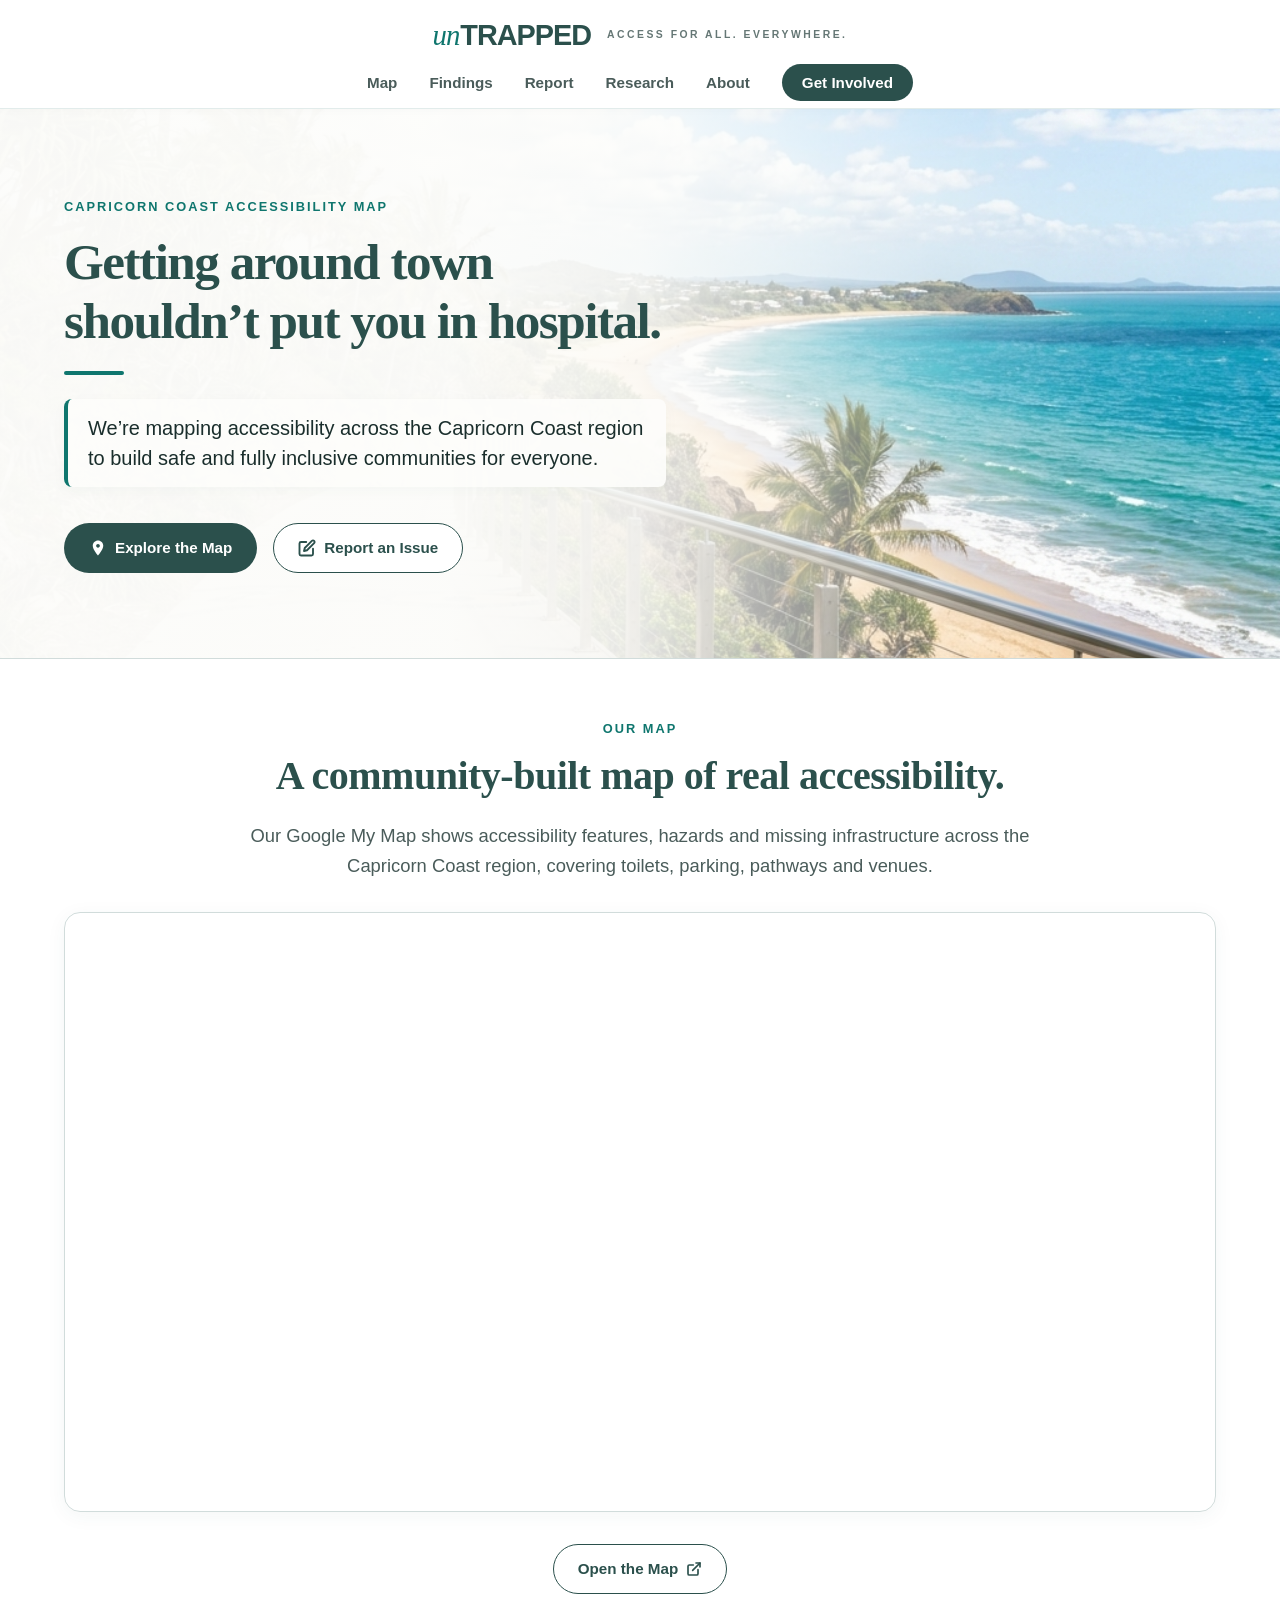
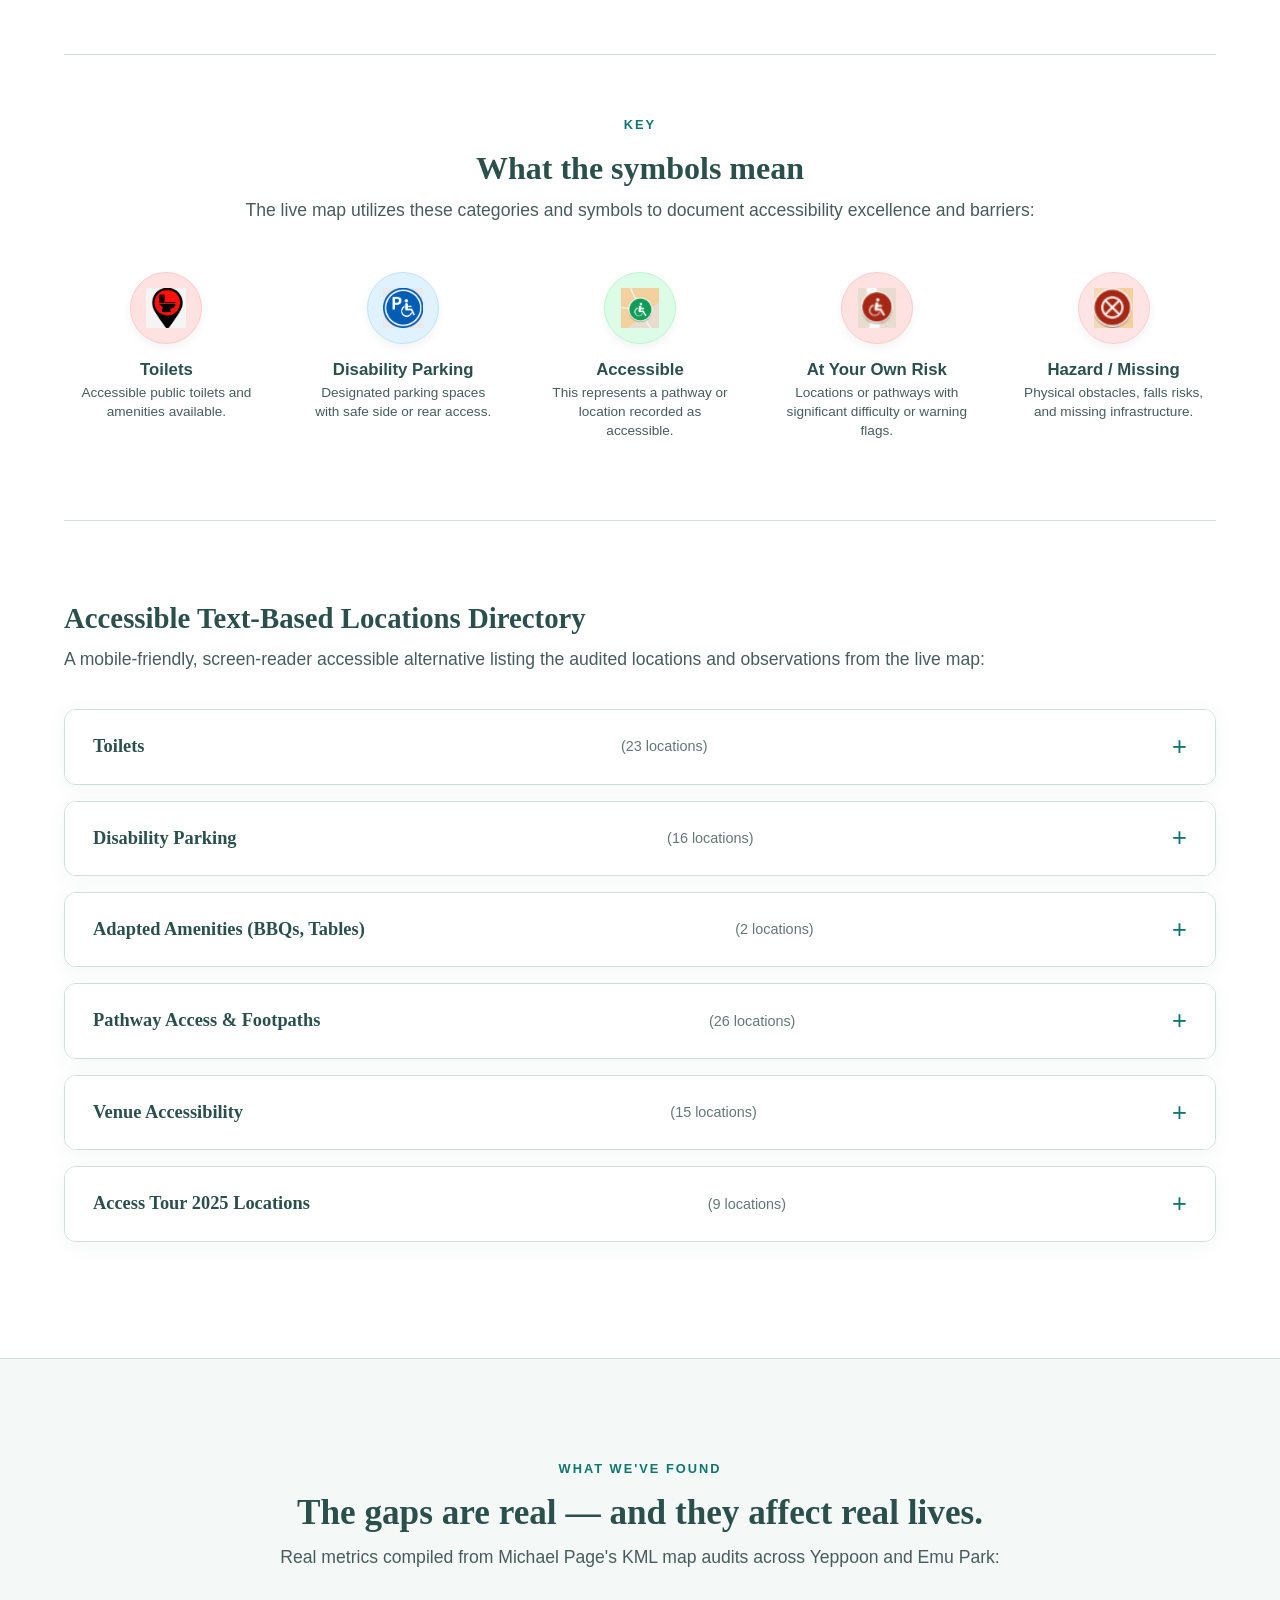
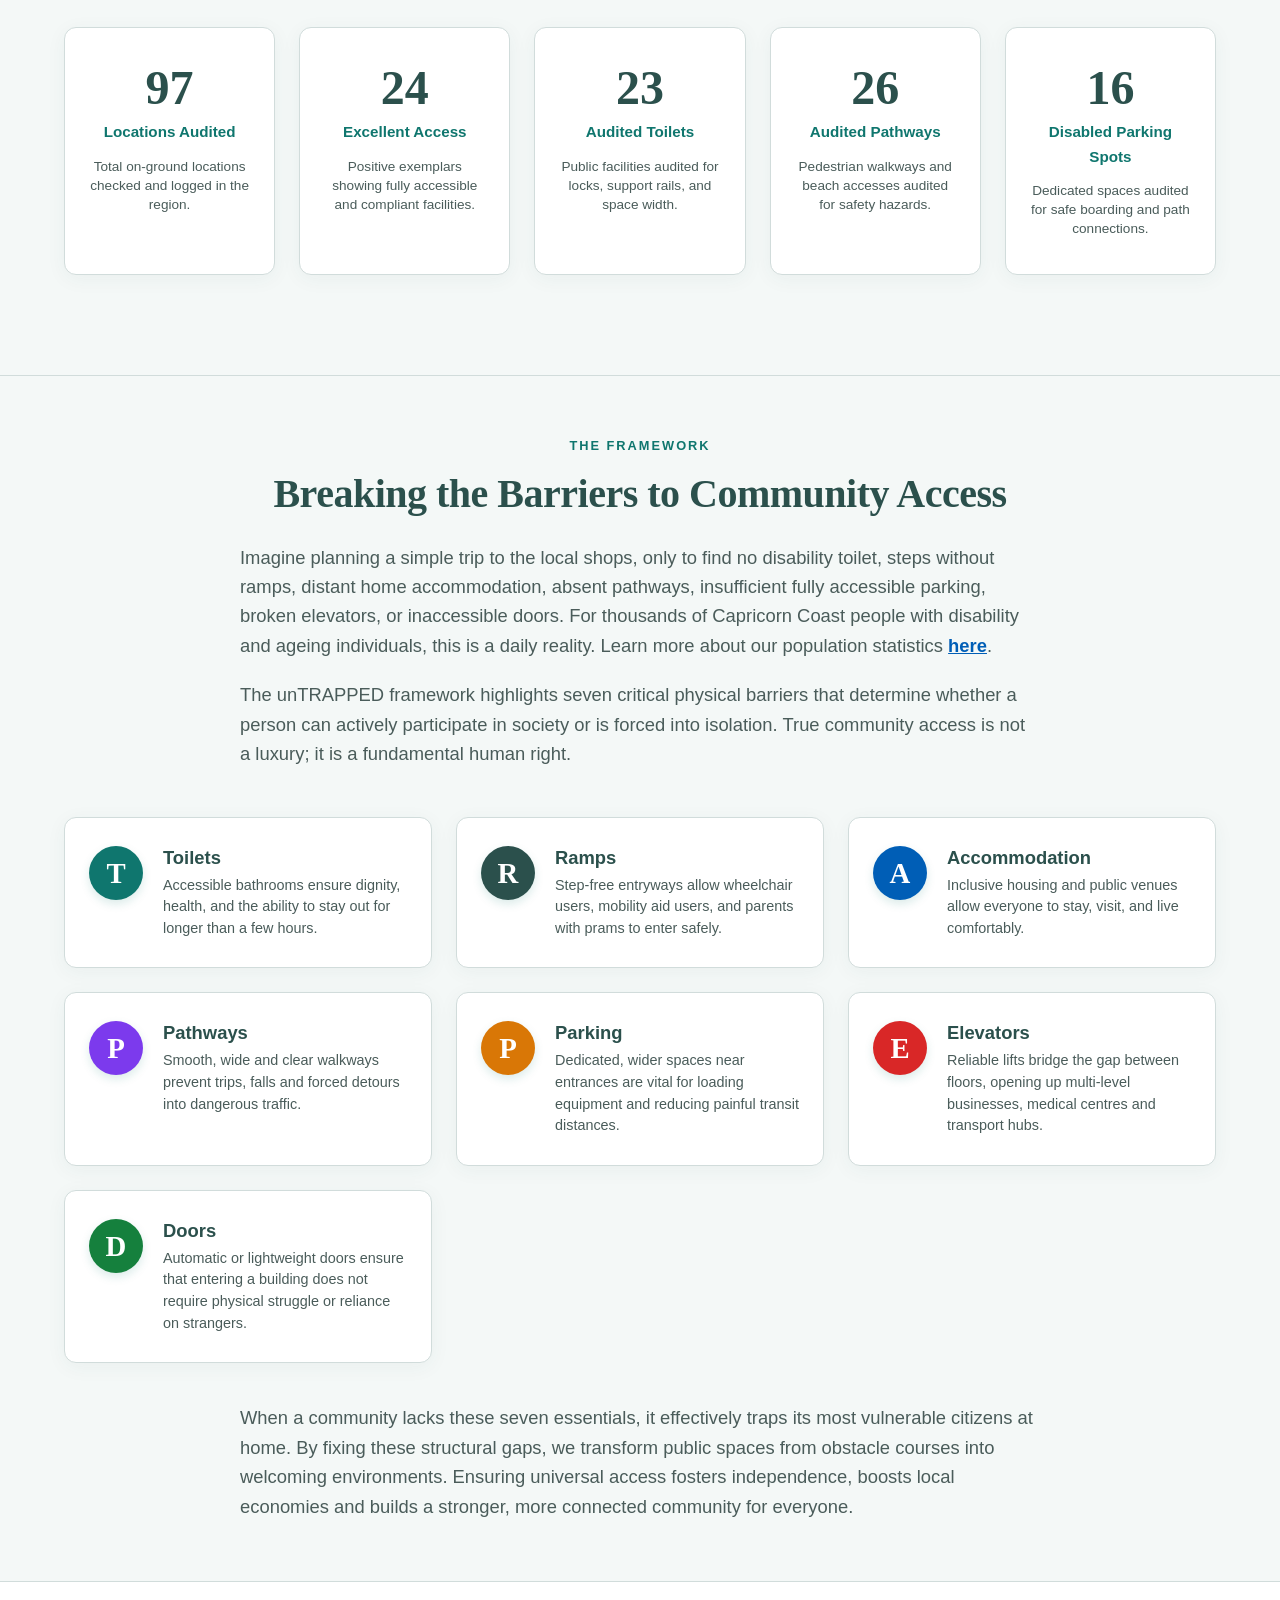
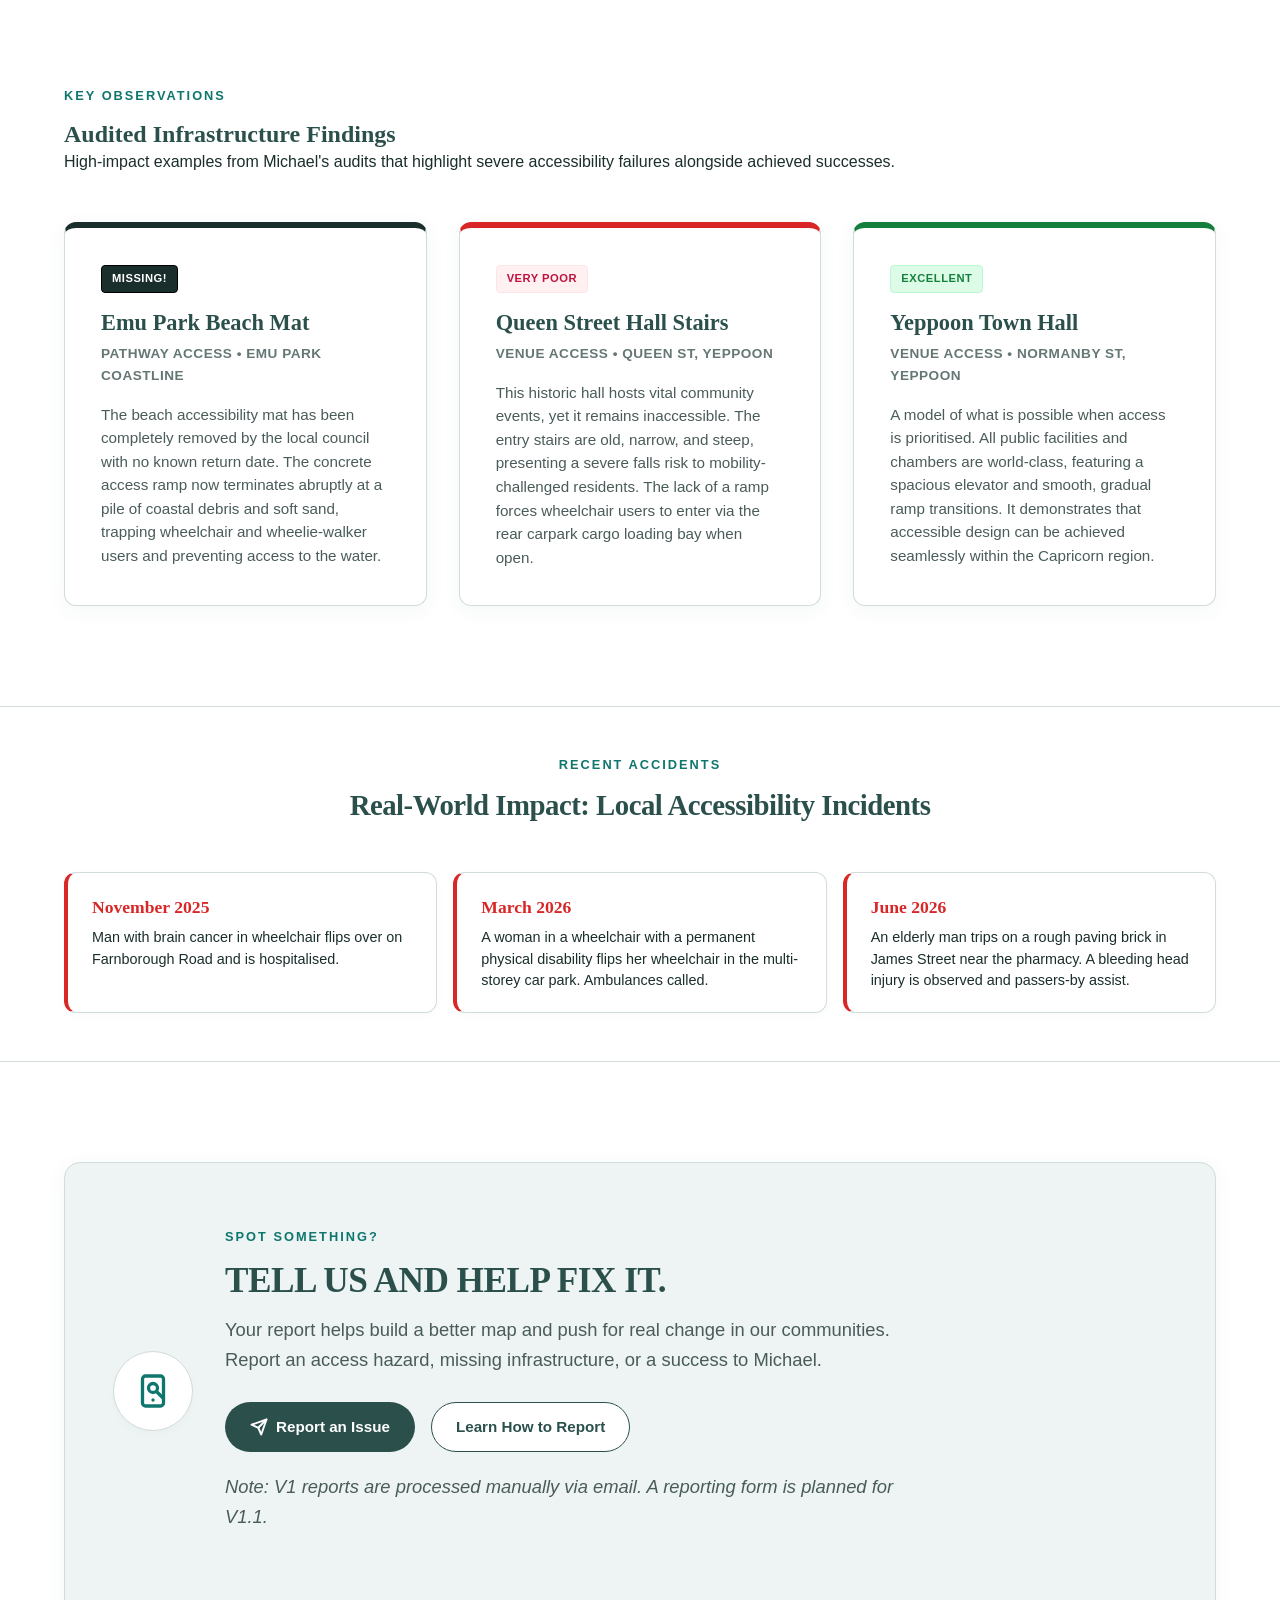
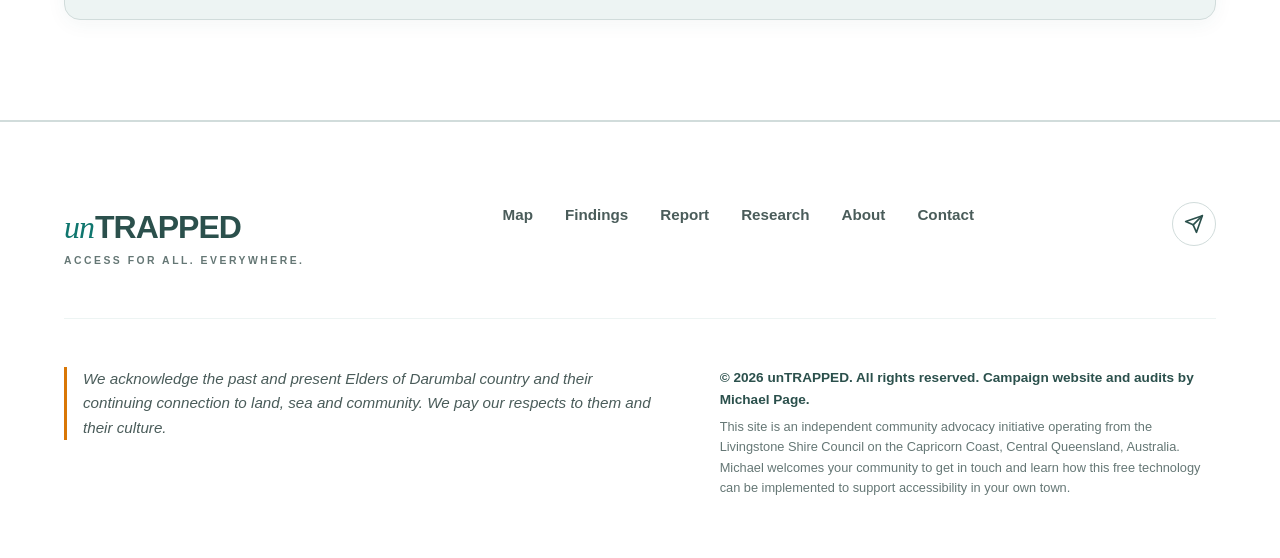
==== commit 022d0793: "feat: refine copy mobile layout and research page" ====
--- a/index.html
+++ b/index.html
@@ -40,7 +40,7 @@
     <section class="hero-section">
       <div class="hero-bg-overlay"></div>
       <div class="hero-container">
-        <span class="hero-tag">Capricorn Coast Accessibility Campaign</span>
+        <span class="hero-tag">Capricorn Coast Accessibility Map</span>
         <h1 class="hero-title">Getting around town shouldn’t put you in hospital.</h1>
         <div class="hero-divider"></div>
         <p class="hero-subtitle">
@@ -104,7 +104,7 @@
           <span class="section-badge center">KEY</span>
           <h3 class="key-section-title">What the symbols mean</h3>
           <p class="key-section-subtitle">
-            The live map utilizes these categories and symbols to document accessibility barriers and amenities:
+            The live map utilizes these categories and symbols to document accessibility excellence and barriers:
           </p>
 
           <div class="key-grid">
@@ -919,7 +919,7 @@
 
         <div class="trapped-intro" style="font-size: 1.15rem; color: var(--text-secondary); line-height: 1.6; max-width: var(--container-width-narrow); margin: 0 auto 48px;">
           <p style="margin-bottom: 20px;">
-            Imagine planning a simple trip to the local shops, only to find you cannot use the toilet, make it up the steps because there is no ramp, get home because your accommodation is too far away, use the pathway because it is absent, safely cross the street, find an appropriate parking space because it is full, use the elevator because it is broken, or get through the front door. For thousands of people with disability and ageing individuals, this is a daily reality. See the statistics <a href="research.html" class="inline-link">here</a>.
+            Imagine planning a simple trip to the local shops, only to find no disability toilet, steps without ramps, distant home accommodation, absent pathways, insufficient fully accessible parking, broken elevators, or inaccessible doors. For thousands of Capricorn Coast people with disability and ageing individuals, this is a daily reality. Learn more about our population statistics <a href="research.html" class="inline-link">here</a>.
           </p>
           <p>
             The unTRAPPED framework highlights seven critical physical barriers that determine whether a person can actively participate in society or is forced into isolation. True community access is not a luxury; it is a fundamental human right.
@@ -1168,7 +1168,7 @@
             &copy; 2026 unTRAPPED. All rights reserved. Campaign website and audits by Michael Page.
           </p>
           <p class="copyright-sub">
-            This site is an independent community advocacy initiative operating within the Livingstone Shire Council area on the Capricorn Coast, Central Queensland. Michael encourages other communities to reach out about implementing this free technology in their own community.
+            This site is an independent community advocacy initiative operating from the Livingstone Shire Council on the Capricorn Coast, Central Queensland, Australia. Michael welcomes your community to get in touch and learn how this free technology can be implemented to support accessibility in your own town.
           </p>
         </div>
       </div>
--- a/style.css
+++ b/style.css
@@ -151,15 +151,18 @@
 .header-container {
   max-width: var(--container-width);
   margin: 0 auto;
-  padding: 16px 24px;
-  display: flex;
-  justify-content: space-between;
-  align-items: center;
+  padding: 12px 24px;
+  display: flex;
+  flex-direction: column;
+  align-items: center;
+  gap: 12px;
 }
 
 .logo-wrapper {
   display: flex;
-  flex-direction: column;
+  flex-direction: row;
+  align-items: center;
+  gap: 16px;
 }
 
 .logo {
@@ -183,7 +186,7 @@
   font-weight: 800;
   color: var(--text-muted);
   letter-spacing: 2.5px;
-  margin-top: -2px;
+  margin-top: 0;
 }
 
 .main-nav ul {
@@ -277,9 +280,14 @@
 
 .hero-subtitle {
   font-size: 1.25rem;
-  color: var(--text-secondary);
+  color: var(--text-primary);
   margin-bottom: 36px;
   line-height: 1.5;
+  background-color: rgba(253, 253, 251, 0.92);
+  padding: 14px 20px;
+  border-radius: 8px;
+  border-left: 4px solid var(--brand-teal);
+  box-shadow: 0 4px 15px rgba(43, 80, 76, 0.03);
 }
 
 .hero-actions {
@@ -710,6 +718,16 @@
   border-bottom: var(--border-thin);
 }
 
+.findings-section .section-header {
+  margin-bottom: 48px;
+}
+
+@media (max-width: 768px) {
+  .findings-section .section-header {
+    margin-bottom: 32px;
+  }
+}
+
 .findings-grid {
   display: grid;
   grid-template-columns: repeat(auto-fit, minmax(300px, 1fr));
@@ -1038,6 +1056,25 @@
     font-size: 15px;
   }
 
+  .header-container {
+    padding: 12px 16px;
+    gap: 12px;
+  }
+
+  .main-nav ul {
+    gap: 8px 16px;
+    justify-content: center;
+    flex-wrap: wrap;
+  }
+
+  .main-nav a {
+    font-size: 0.85rem;
+  }
+
+  .main-nav .nav-cta {
+    padding: 6px 12px;
+  }
+
   .hero-container {
     margin-left: 0;
     padding: 60px 24px;
@@ -1079,6 +1116,19 @@
 }
 
 @media (max-width: 480px) {
+  .logo {
+    font-size: 1.5rem;
+  }
+
+  .logo-tagline {
+    font-size: 0.52rem;
+    letter-spacing: 1.5px;
+  }
+
+  .logo-wrapper {
+    gap: 8px;
+  }
+
   .hero-title {
     font-size: 2.3rem;
   }
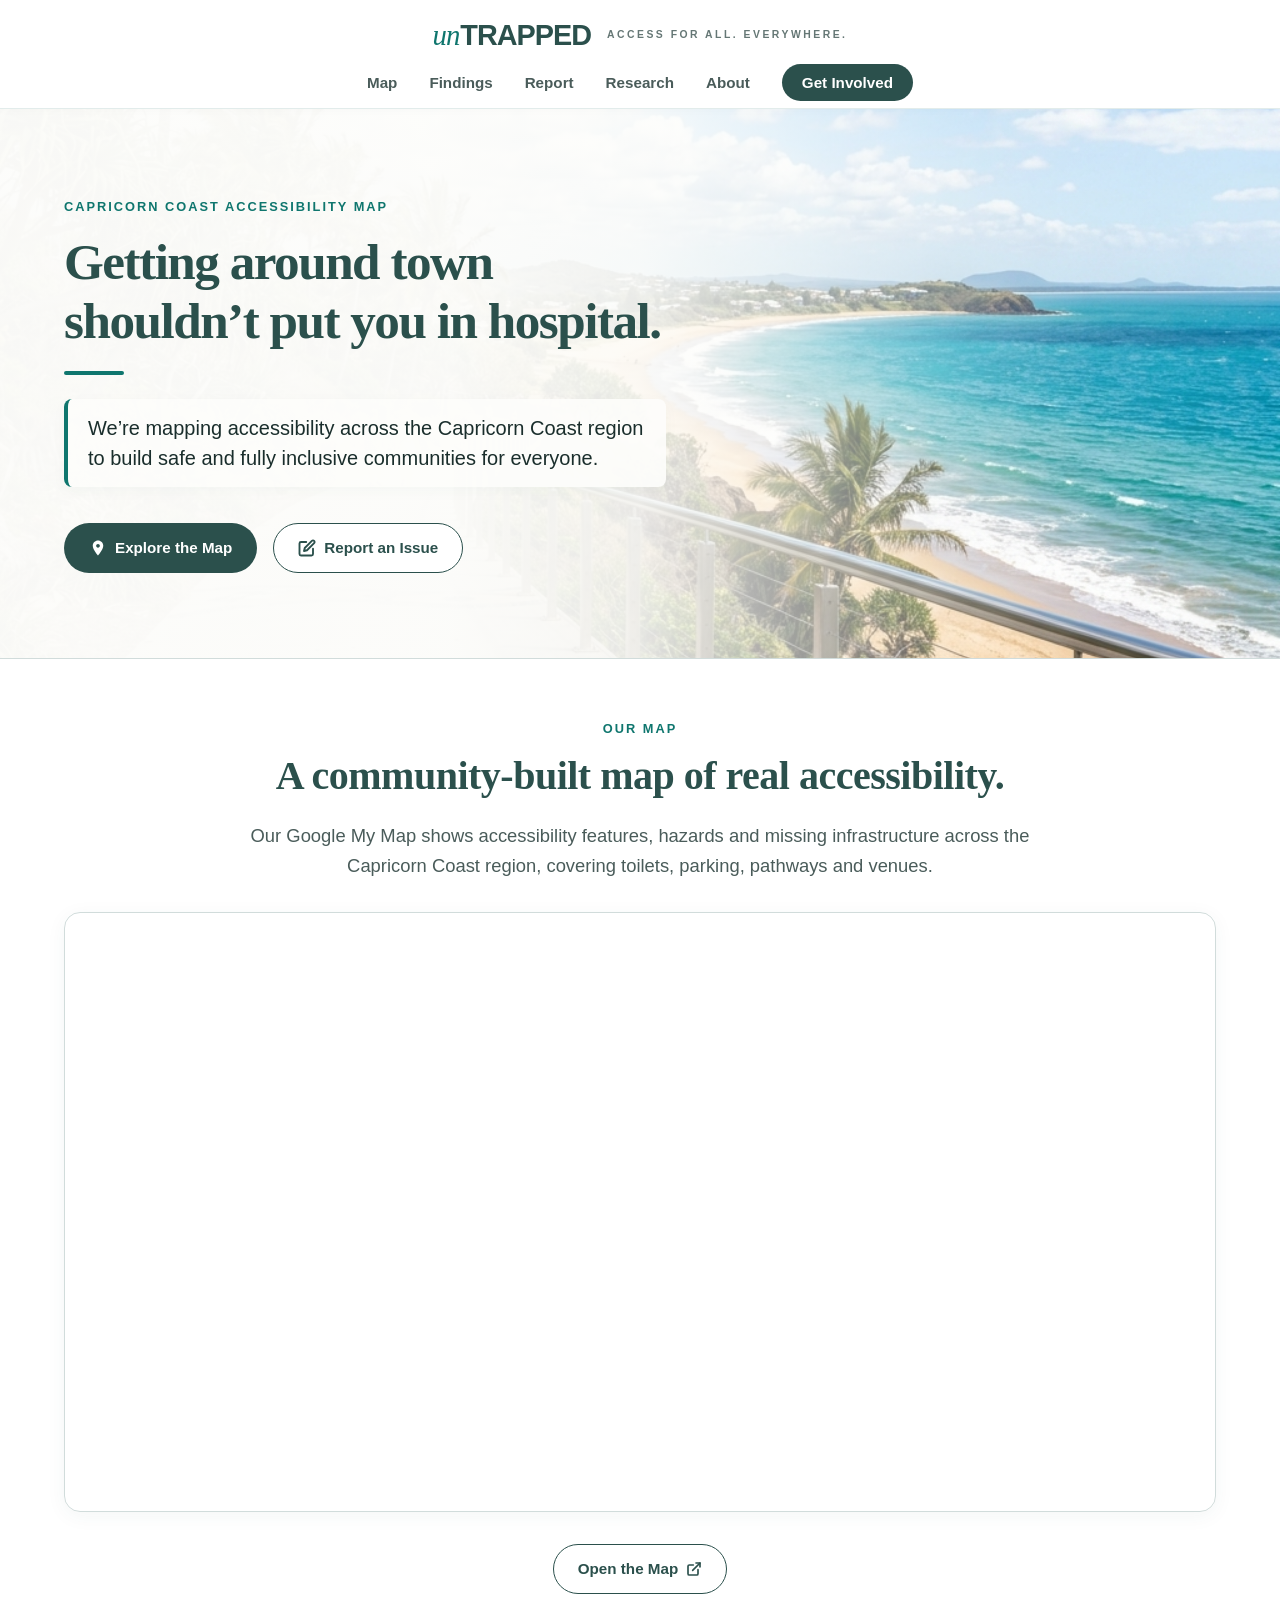
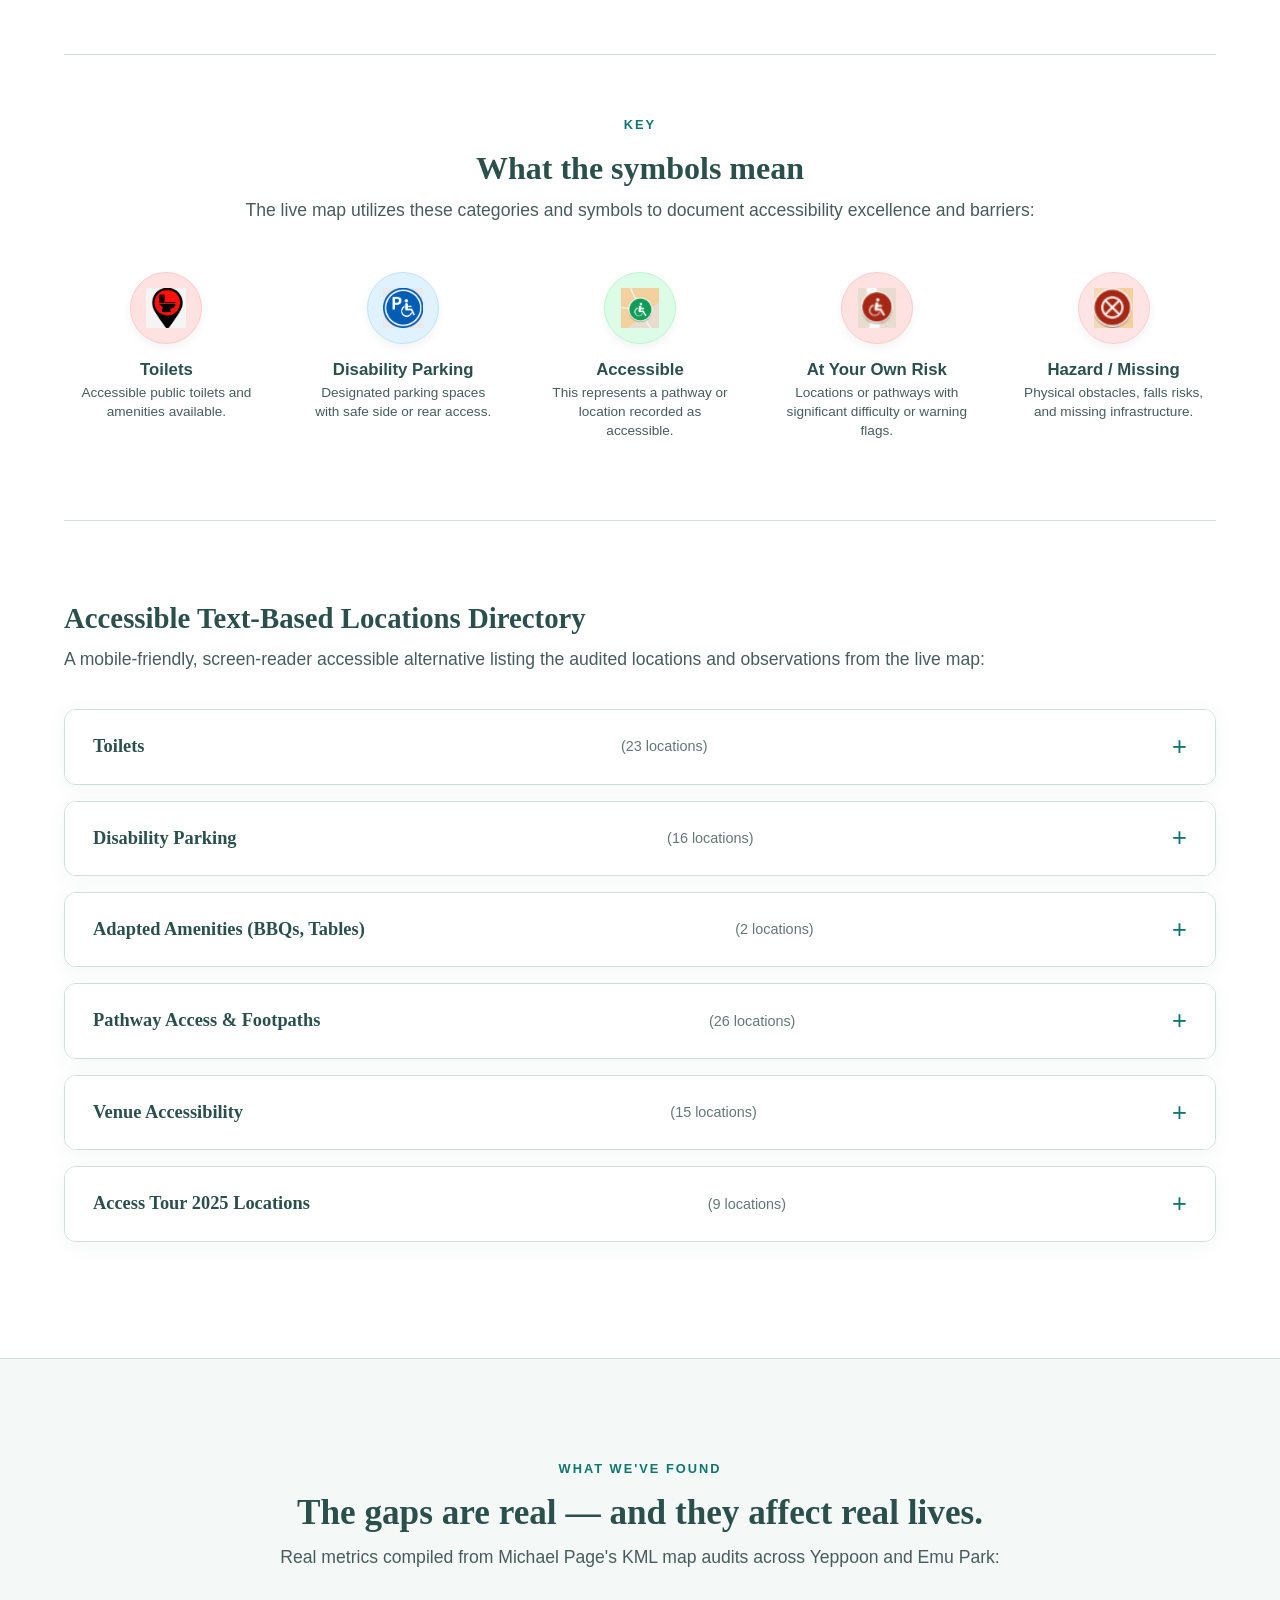
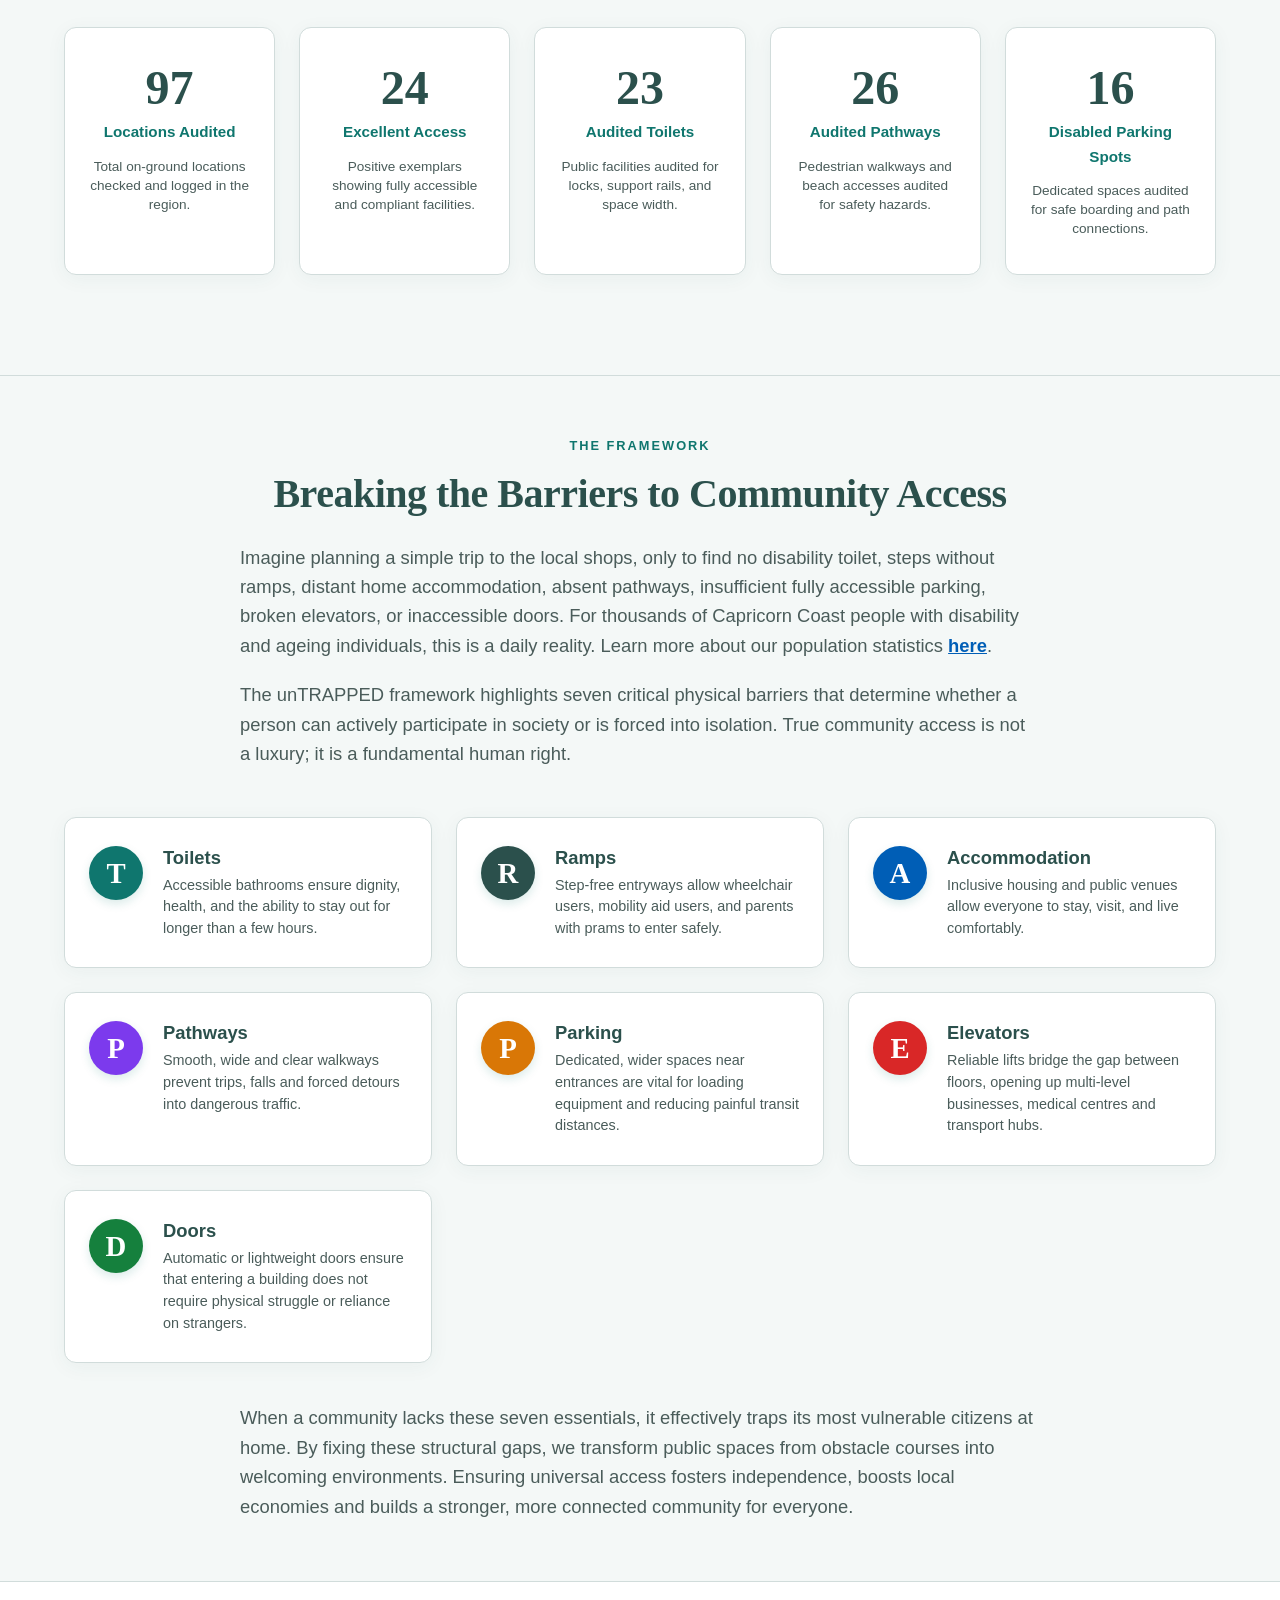
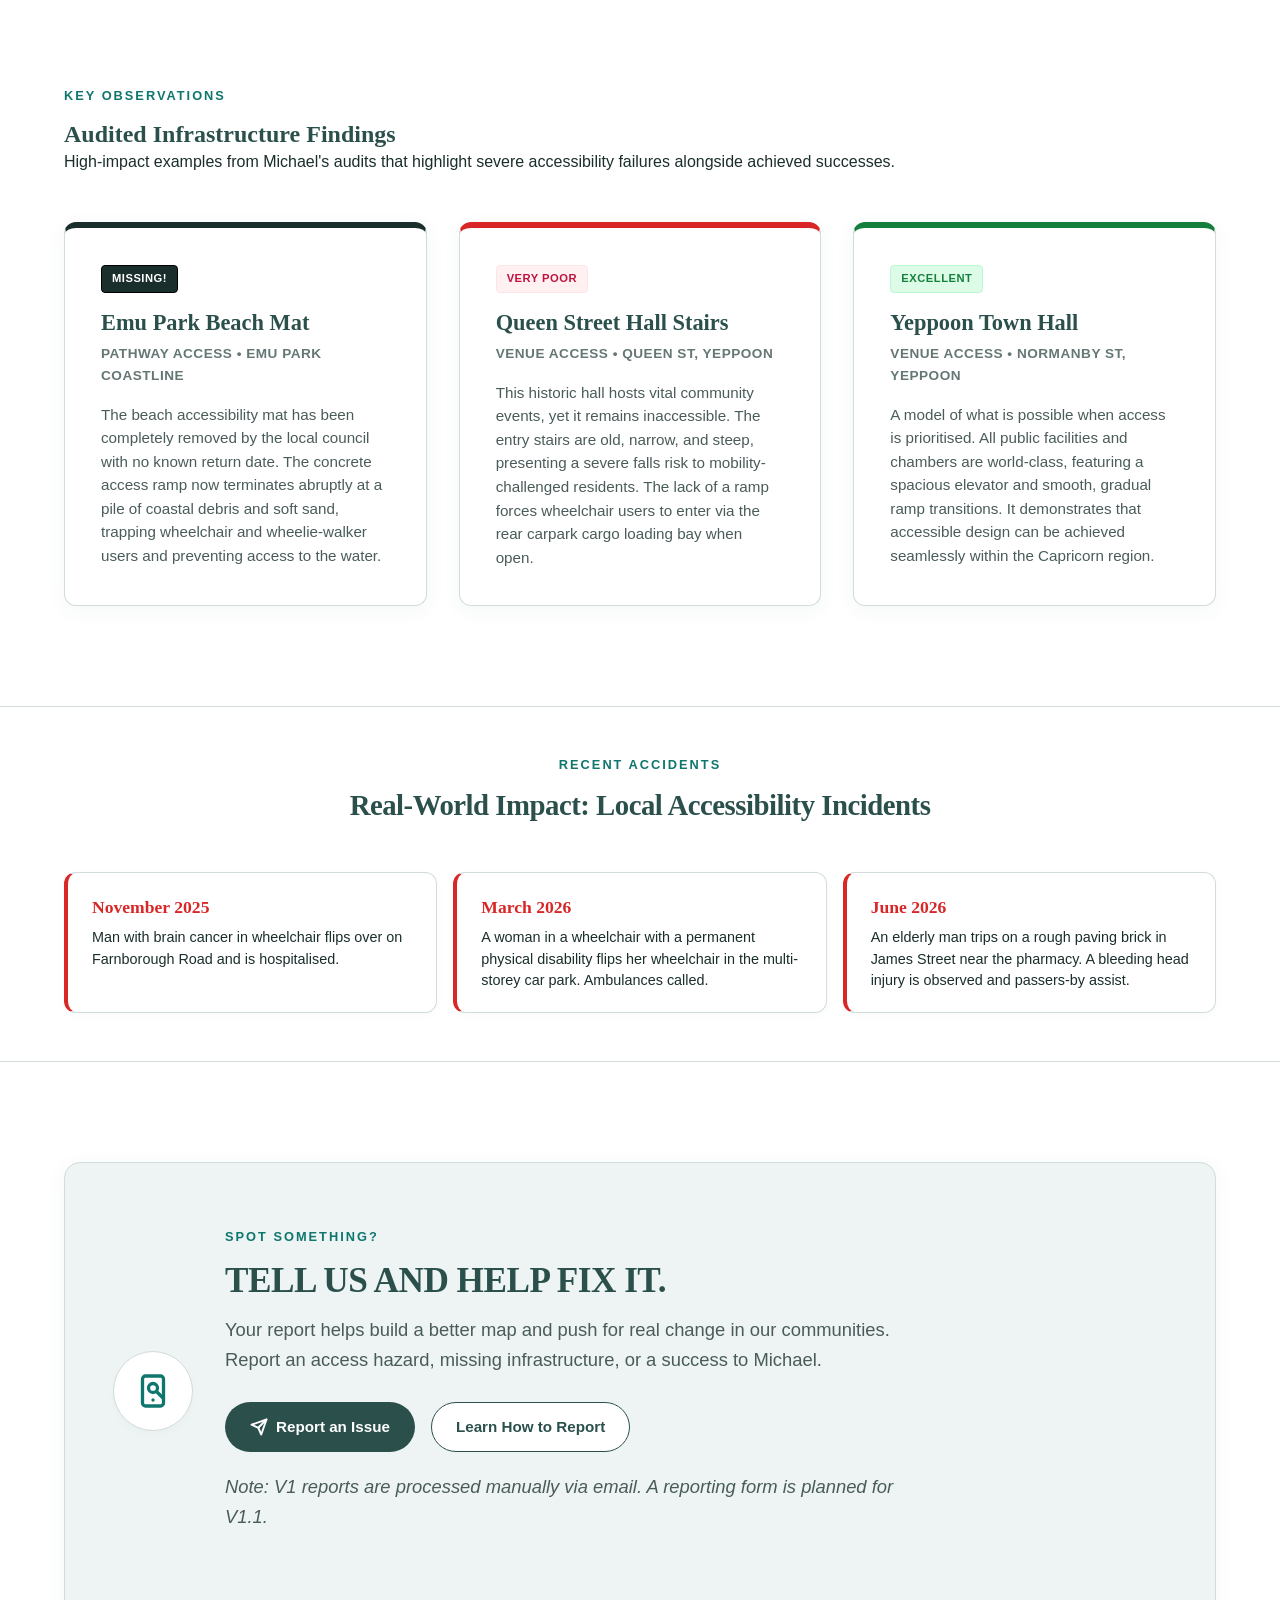
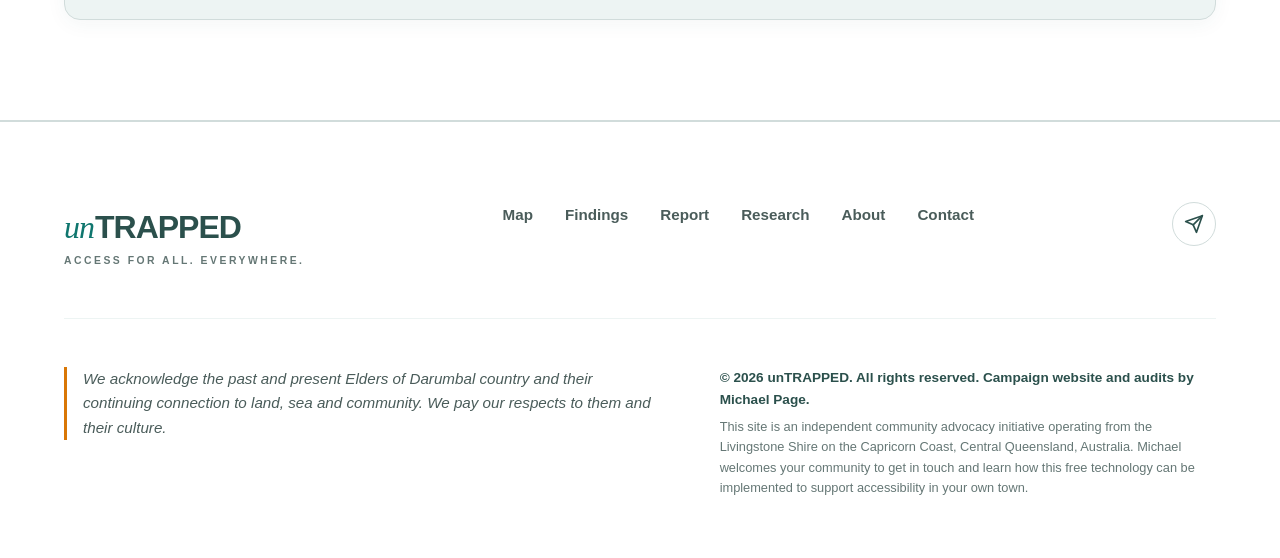
==== commit a0273348: "Remove 'Council' from copyright text on index and research pages" ====
--- a/index.html
+++ b/index.html
@@ -1168,7 +1168,7 @@
             &copy; 2026 unTRAPPED. All rights reserved. Campaign website and audits by Michael Page.
           </p>
           <p class="copyright-sub">
-            This site is an independent community advocacy initiative operating from the Livingstone Shire Council on the Capricorn Coast, Central Queensland, Australia. Michael welcomes your community to get in touch and learn how this free technology can be implemented to support accessibility in your own town.
+            This site is an independent community advocacy initiative operating from the Livingstone Shire on the Capricorn Coast, Central Queensland, Australia. Michael welcomes your community to get in touch and learn how this free technology can be implemented to support accessibility in your own town.
           </p>
         </div>
       </div>
